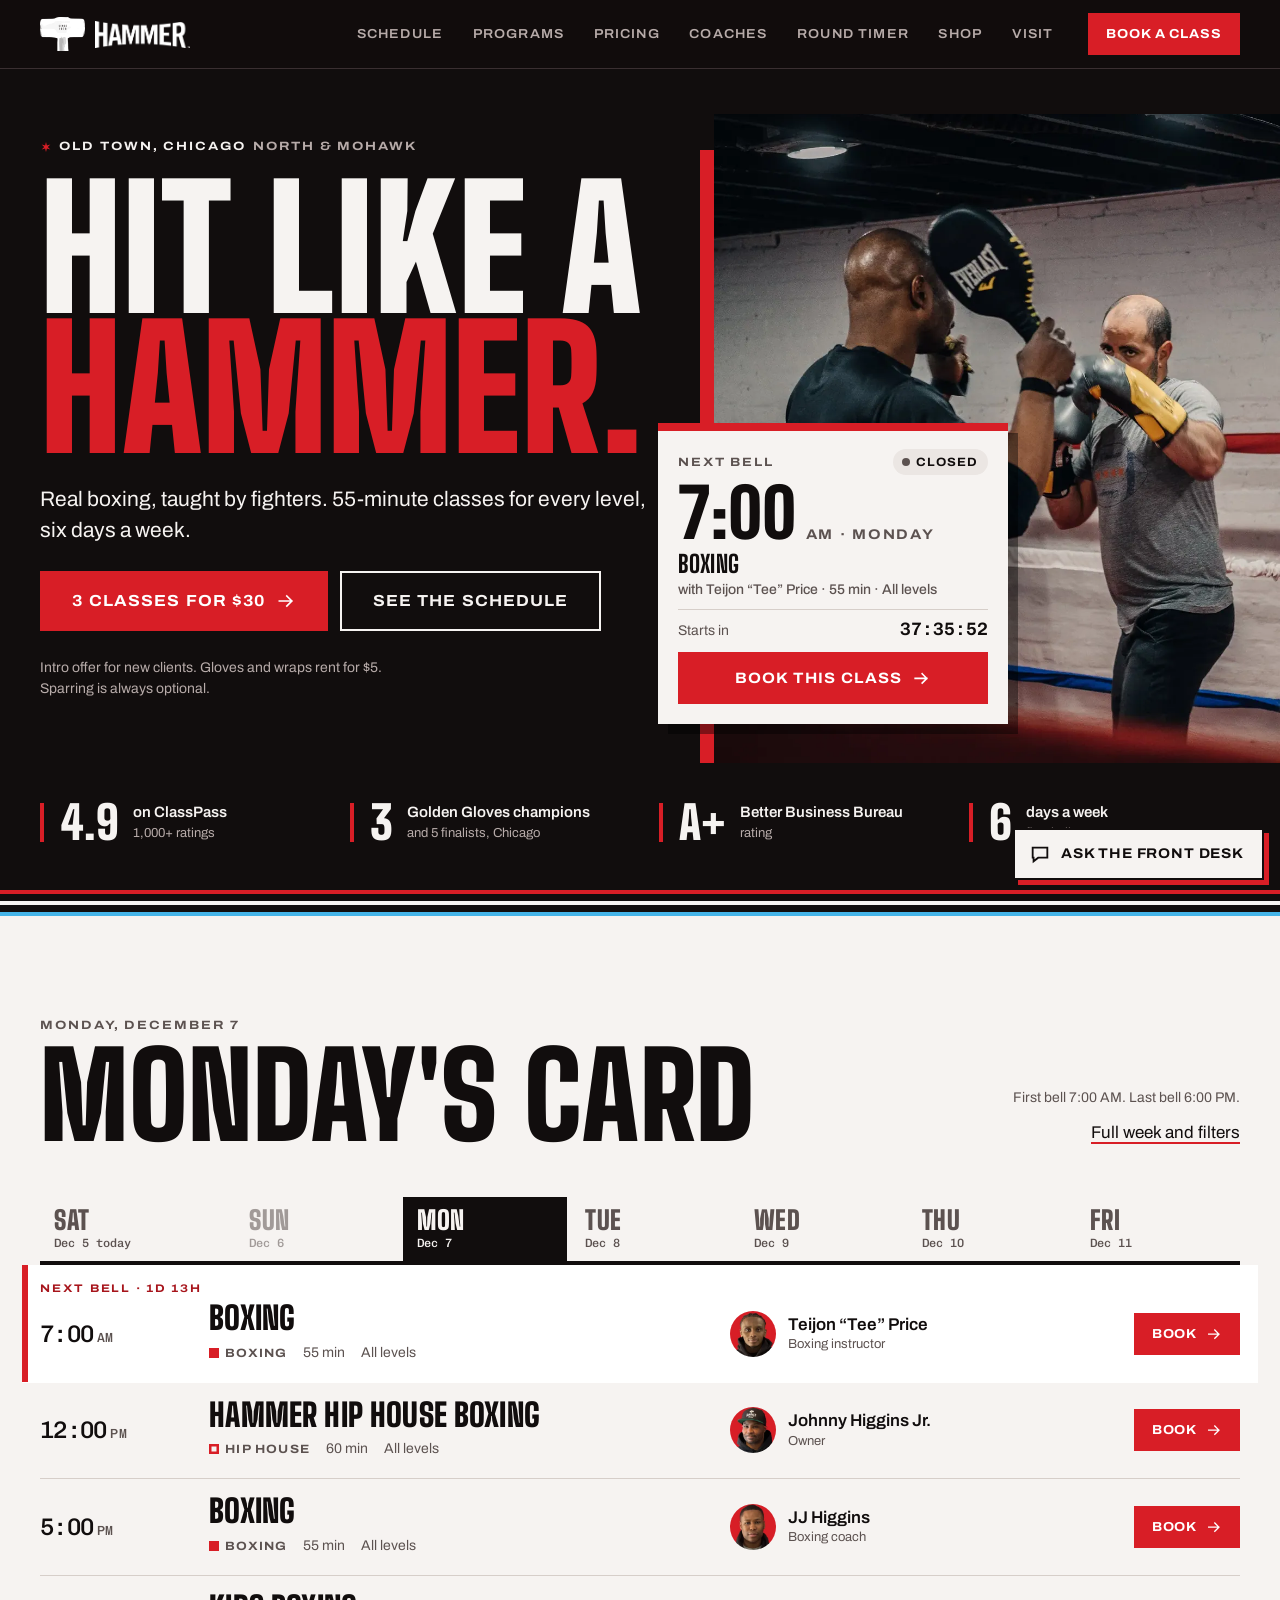
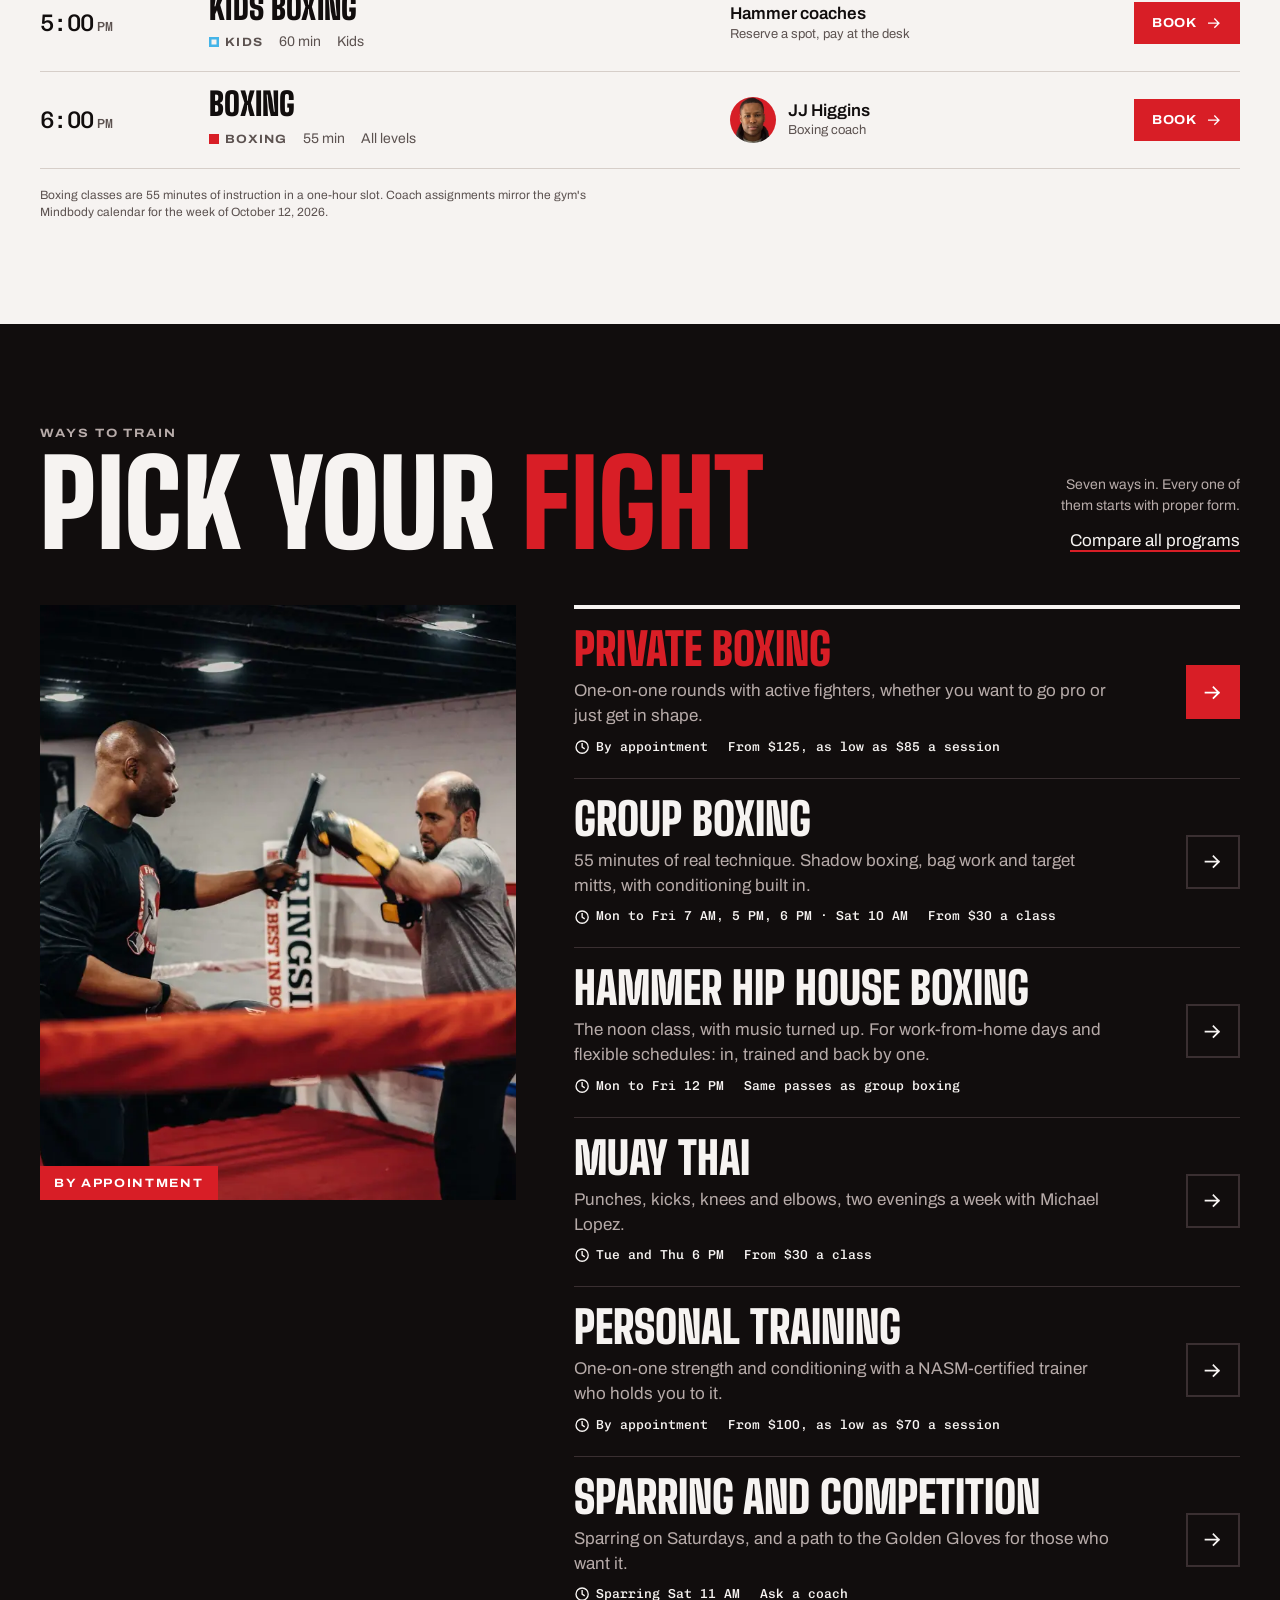
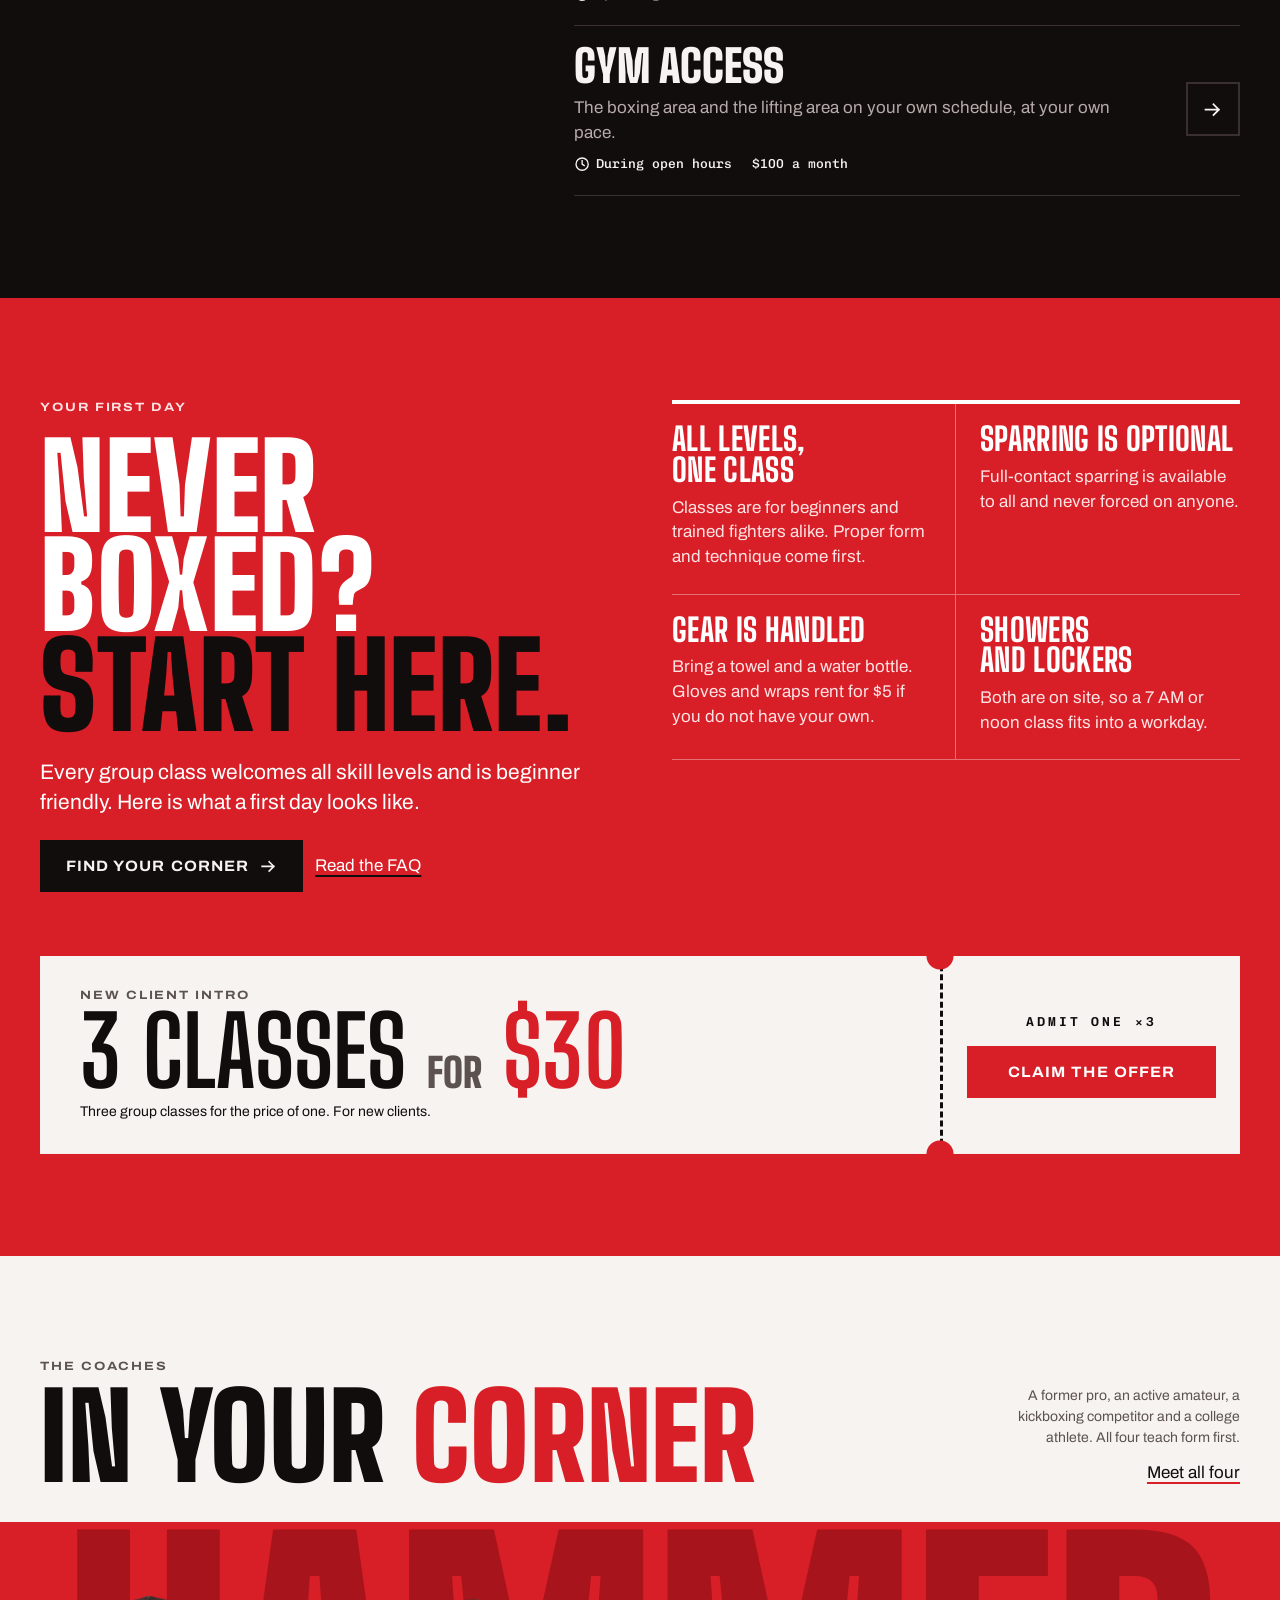
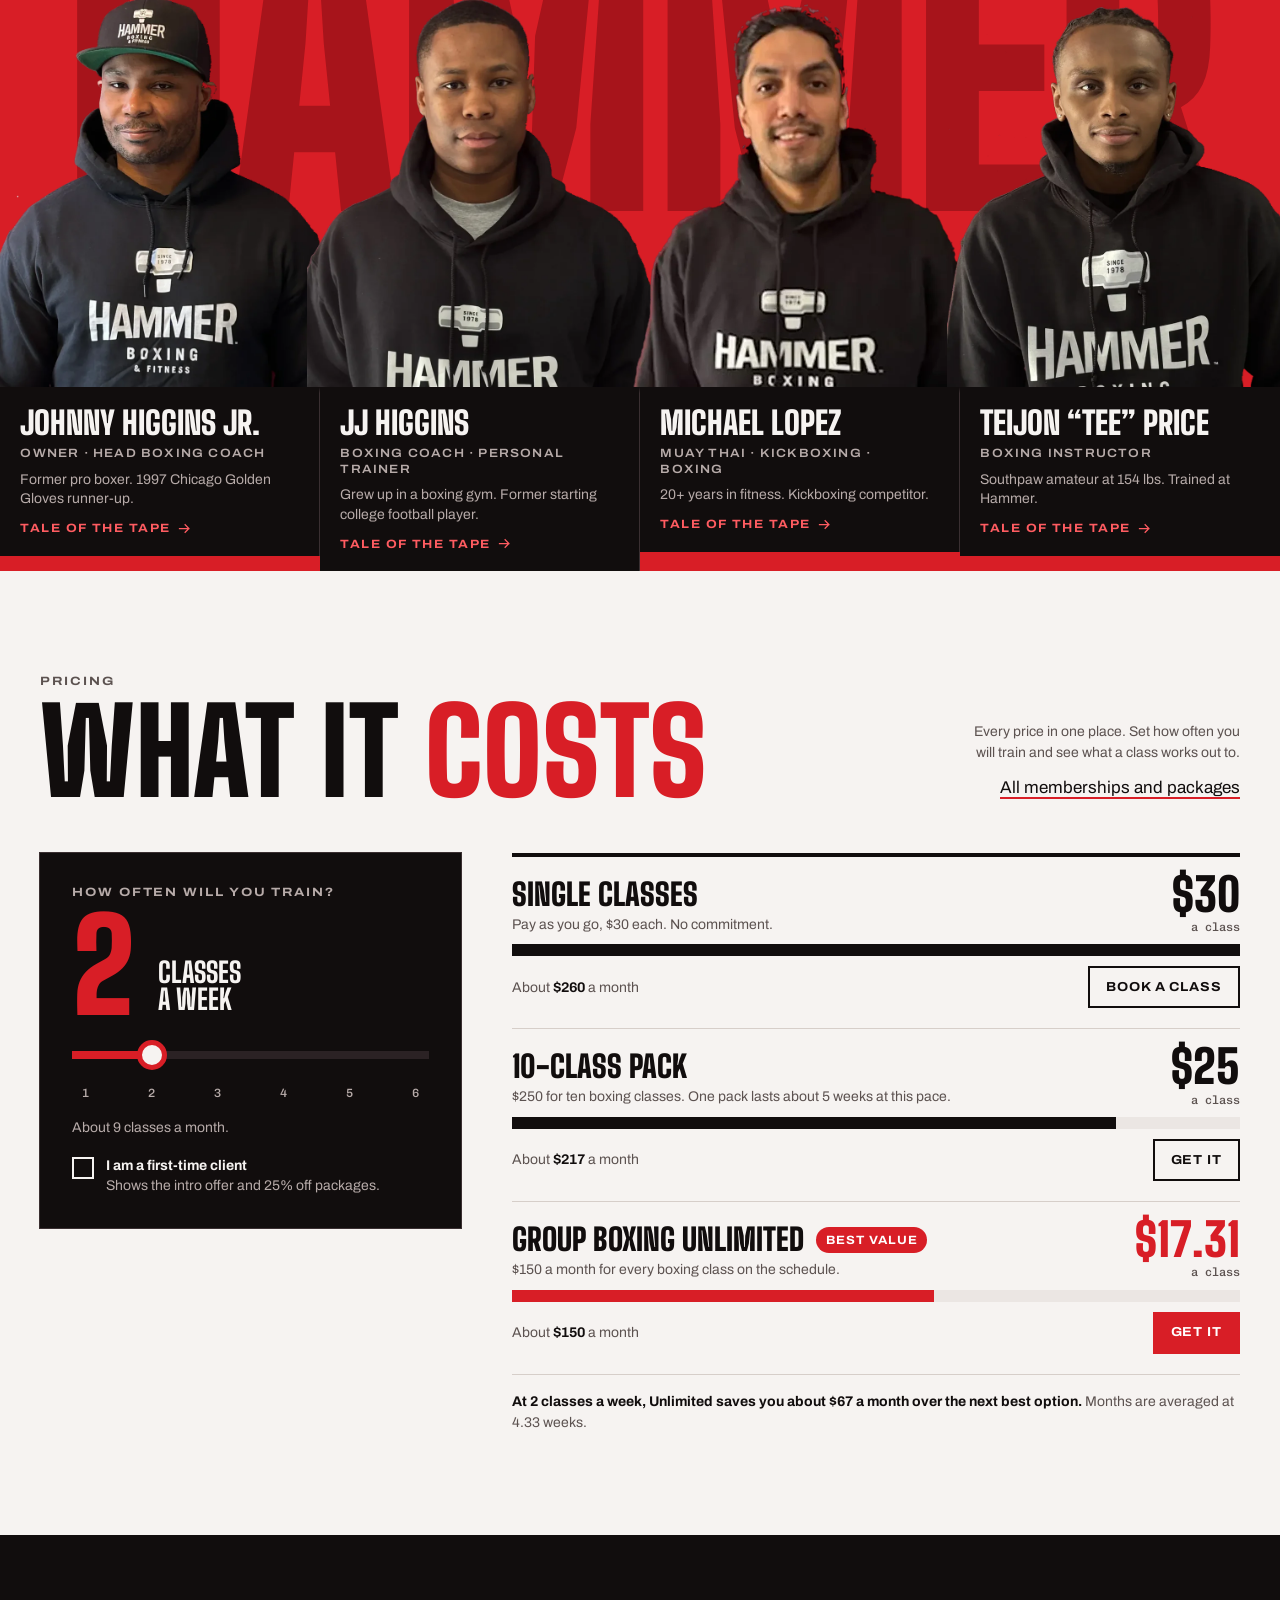
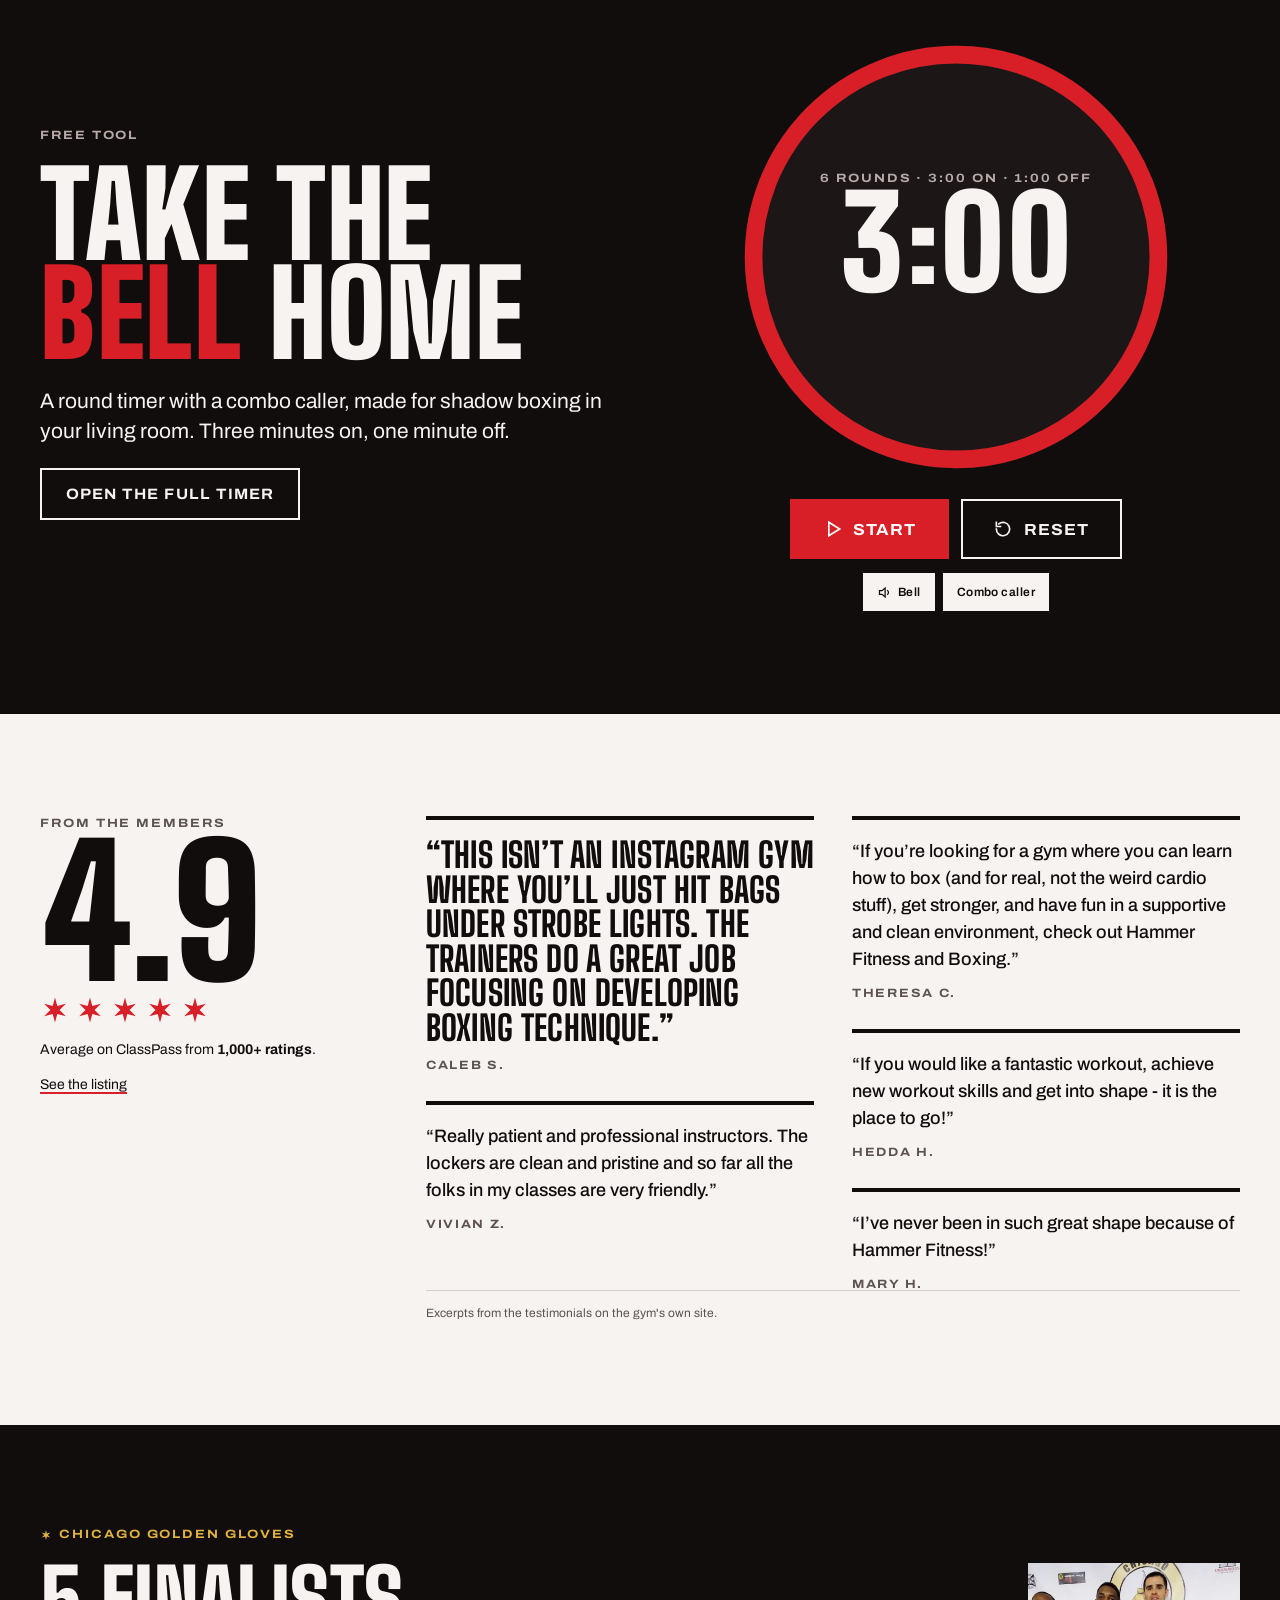
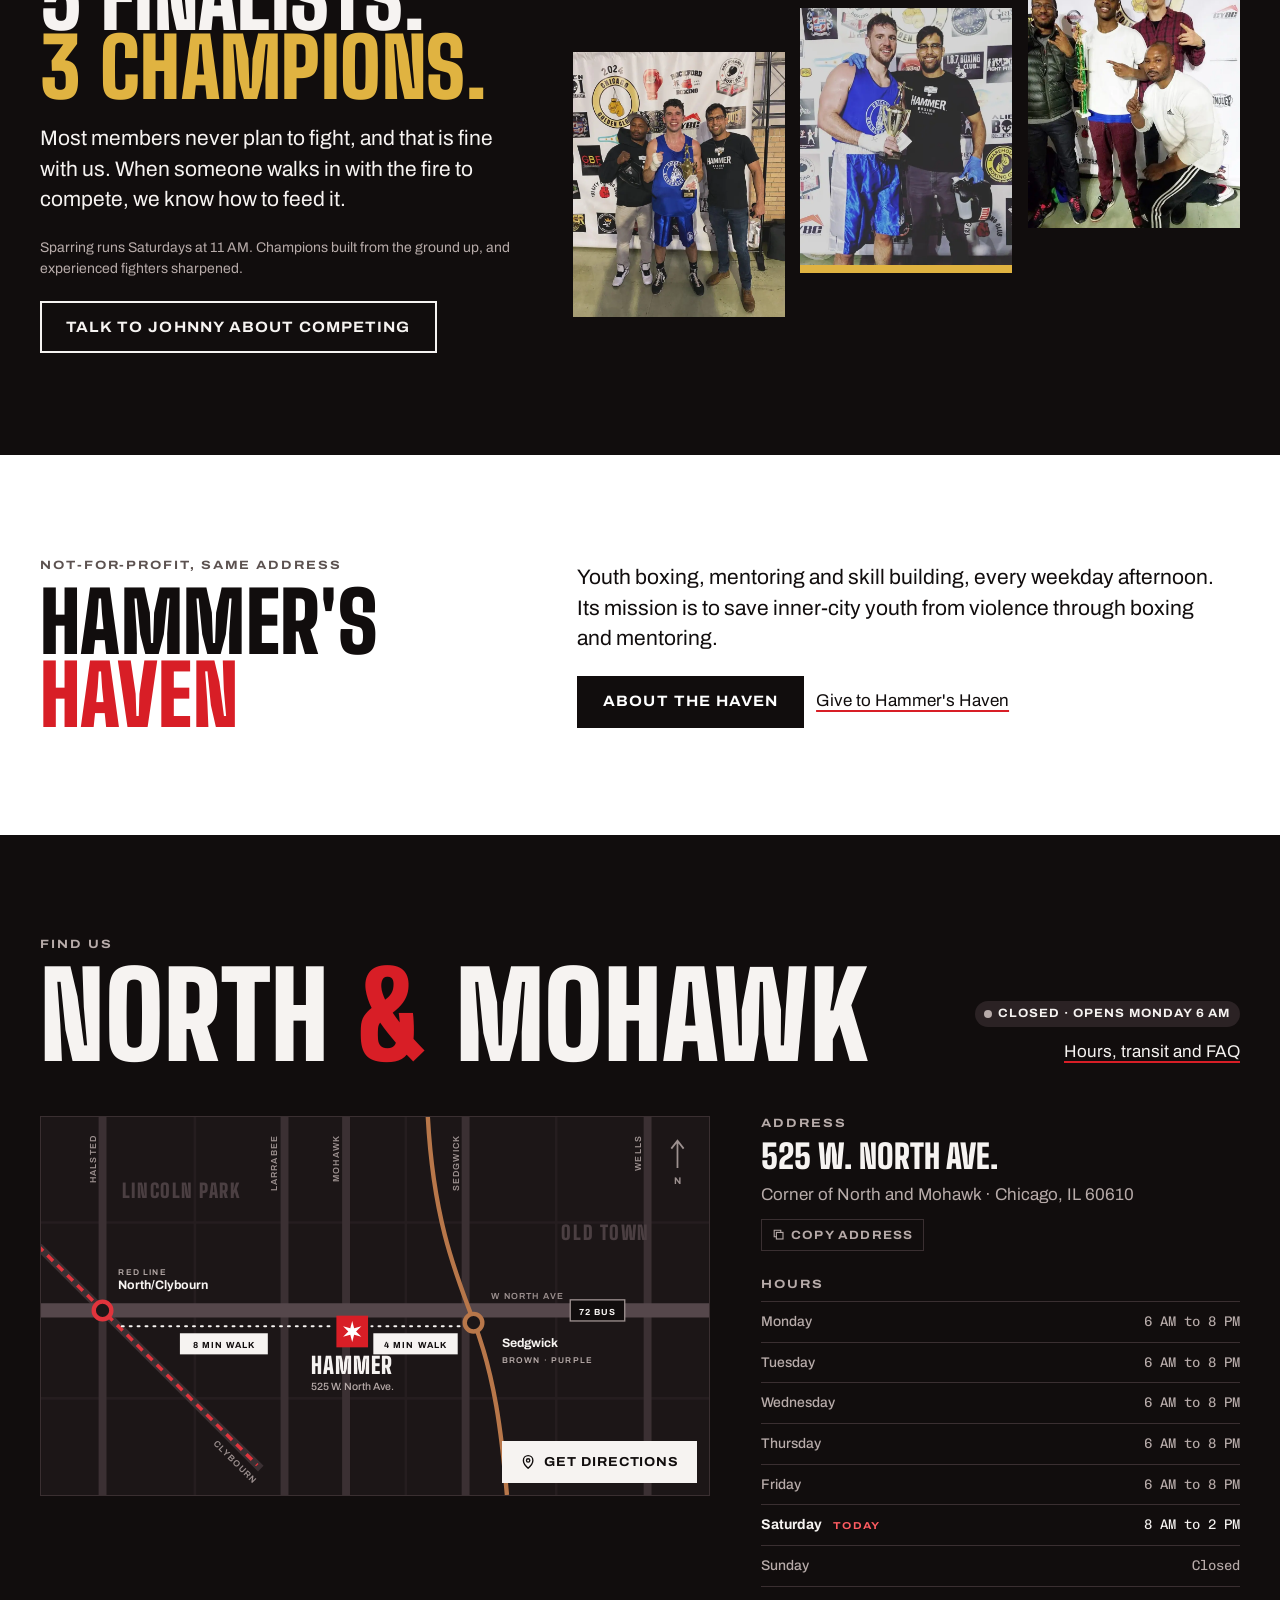
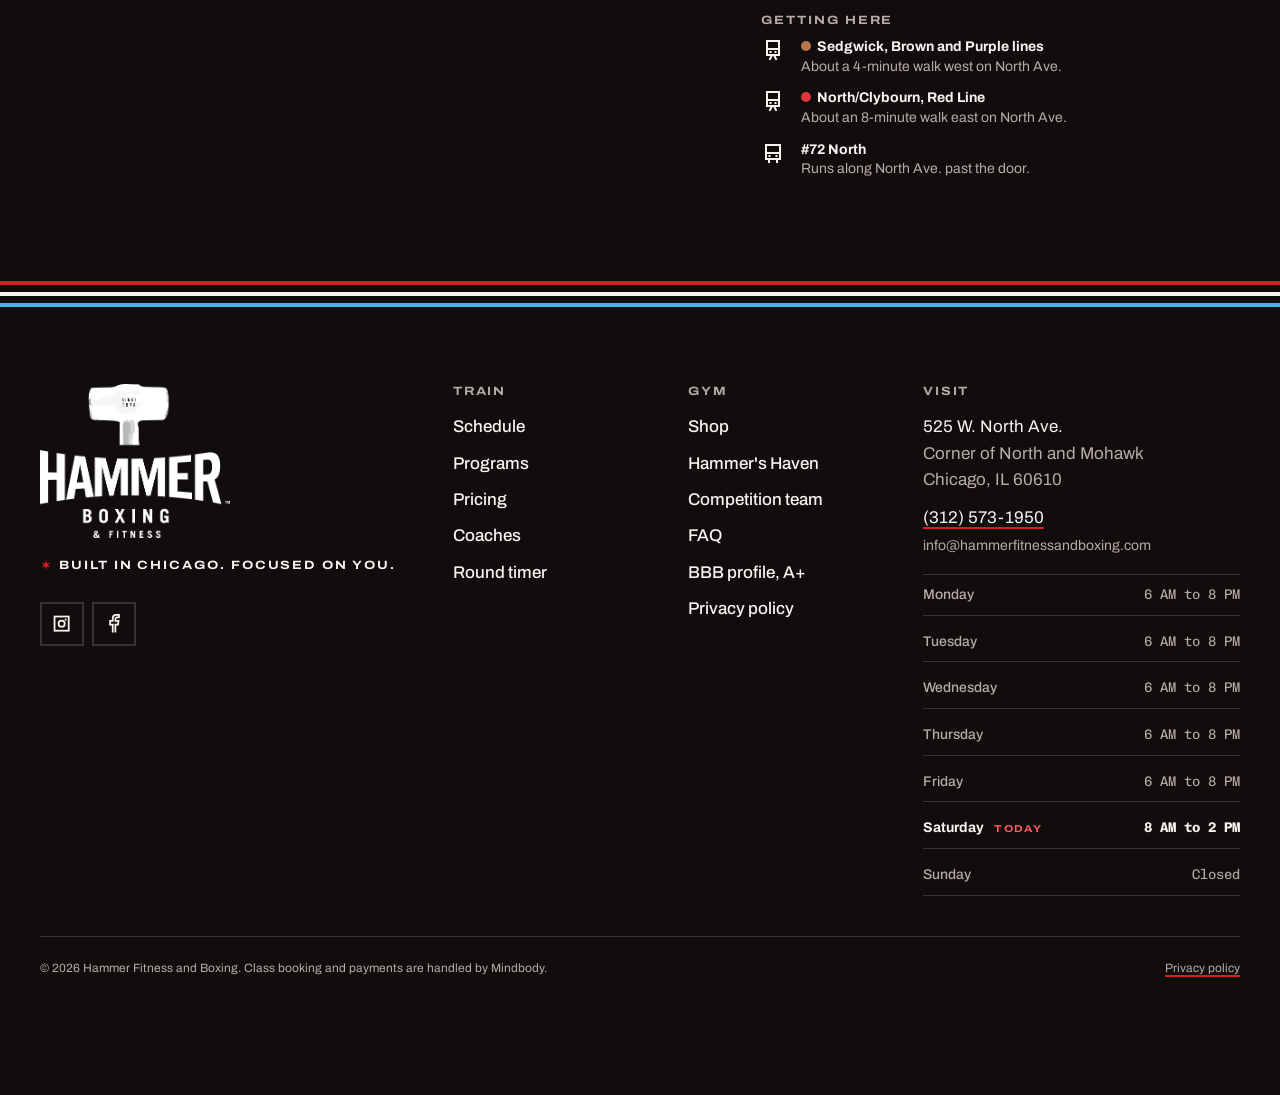
==== docs/index.html @ a81160da "Live schedule from Mindbody, refreshed every morning A GitHub job reads the gym's public Mindbody cl" ====
<!doctype html>
<html lang="en">
<head>
<meta charset="utf-8">
<meta name="viewport" content="width=device-width,initial-scale=1,viewport-fit=cover">
<title>Hammer Boxing & Fitness | Boxing Gym in Old Town, Chicago</title>
<meta name="description" content="Group boxing classes, private boxing, Muay Thai, Kids Boxing and personal training at Hammer Boxing & Fitness, 525 W. North Ave. in Chicago's Old Town. New clients get 3 classes for $30.">
<link rel="canonical" href="https://www.hammerfitnessandboxing.com/">
<meta name="theme-color" content="#110D0D">
<meta property="og:type" content="website">
<meta property="og:site_name" content="Hammer Boxing & Fitness">
<meta property="og:title" content="Hammer Boxing & Fitness | Boxing Gym in Old Town, Chicago">
<meta property="og:description" content="Boxing classes six days a week, private boxing with active fighters, Muay Thai and Kids Boxing. New clients get 3 classes for $30.">
<meta property="og:url" content="https://www.hammerfitnessandboxing.com/">
<meta property="og:image" content="https://www.hammerfitnessandboxing.com/img/og.jpg">
<meta property="og:image:width" content="1200">
<meta property="og:image:height" content="630">
<meta name="twitter:card" content="summary_large_image">
<link rel="icon" type="image/png" sizes="64x64" href="favicon.png">
<link rel="apple-touch-icon" href="apple-touch-icon.png">
<link rel="preconnect" href="https://fonts.googleapis.com">
<link rel="preconnect" href="https://fonts.gstatic.com" crossorigin>
<link rel="stylesheet" href="https://fonts.googleapis.com/css2?family=Archivo:wdth,wght@62..125,100..900&family=Big+Shoulders+Display:wght@700;800;900&family=Chivo+Mono:wght@400;500;600&display=swap">
<style>:root{box-sizing:border-box;padding-top:env(safe-area-inset-top,0px);padding-bottom:env(safe-area-inset-bottom,0px)}html{scroll-padding-top:env(safe-area-inset-top,0px)}body{margin:0;padding:0}img{max-width:100%}[hidden]:not([hidden=until-found i]){display:none!important}</style>
<style>
/* Layout: a fight card. Full-bleed bands of ceiling-black, brick-white and wall-red on a 12-column grid;
   condensed poster heads hang left and the facts run in ruled rows, like a bout sheet. One fixed look:
   the page is its own poster, so it does not follow the viewer's light or dark theme. */
:root {
  color-scheme: dark;

  /* Color: lifted from the gym itself */
  --ink: #110D0D;        /* the black ceiling */
  --ink-2: #1C1617;      /* raised surface on ink */
  --ink-3: #2B2224;      /* controls and rules on ink */
  --paper: #F6F3F1;      /* painted white brick */
  --paper-2: #EBE6E3;    /* shaded brick */
  --white: #FFFFFF;
  --red: #D81E26;        /* the red wall and the ring canvas */
  --red-deep: #A7141B;   /* pressed red, tone-on-tone type */
  --red-lift: #FF5C61;   /* red that reads as small text on ink */
  --blue: #45B4E8;       /* Chicago flag blue: the other corner, and the focus ring */
  --gold: #E0B341;       /* Golden Gloves only */
  --go: #39B868;         /* open-now signal */
  --on-ink-mute: #B7ABA9;
  --on-paper-mute: #5C5250;
  --line-ink: #3A2F31;
  --line-paper: #D6CEC9;

  /* Type: Chicago's own display face, an American gothic for reading, a mono for the clock */
  --display: "Big Shoulders Display", "Arial Narrow", "Helvetica Neue Condensed", Impact, sans-serif;
  --body: "Archivo", "Helvetica Neue", Helvetica, Arial, sans-serif;
  --data: "Chivo Mono", ui-monospace, "SF Mono", "Cascadia Mono", Menlo, Consolas, monospace;

  /* Scale */
  --t-micro: .75rem;
  --t-small: .875rem;
  --t-body: 1.0625rem;
  --t-lede: clamp(1.125rem, .6vw + 1rem, 1.3125rem);
  --h-s: clamp(1.5rem, 1.2vw + 1.1rem, 2rem);
  --h-m: clamp(2rem, 2.6vw + 1.2rem, 3.25rem);
  --h-l: clamp(2.75rem, 5vw + 1.2rem, 5.25rem);
  --h-xl: clamp(3.25rem, 8vw + 1rem, 8rem);

  /* Space */
  --gutter: clamp(16px, 4vw, 40px);
  --max: 1240px;
  --band-y: clamp(56px, 8vw, 112px);
  --head-h: 68px;
}

/* Each band (and each paper or ink surface dropped onto another band) sets its own ground and inks.
   Components read these and never raw colors, so they hold up on any band. */
.band, .on-paper, .on-ink, .on-red { background: var(--bg); color: var(--fg); }
.band { position: relative; }
.band--ink, .on-ink { --bg: var(--ink); --fg: var(--paper); --mute: var(--on-ink-mute); --line: var(--line-ink); --surface: var(--ink-2); --surface-2: var(--ink-3); --accent: var(--red); --accent-text: var(--red-lift); --em: var(--red); --btn-bg: var(--red); --btn-fg: #fff; --btn-hover: var(--red-deep); --star: var(--red); color-scheme: dark; }
.band--ink2 { --bg: var(--ink-2); --fg: var(--paper); --mute: var(--on-ink-mute); --line: var(--line-ink); --surface: var(--ink); --surface-2: var(--ink-3); --accent: var(--red); --accent-text: var(--red-lift); --em: var(--red); --btn-bg: var(--red); --btn-fg: #fff; --btn-hover: var(--red-deep); --star: var(--red); color-scheme: dark; }
.band--paper, .on-paper { --bg: var(--paper); --fg: var(--ink); --mute: var(--on-paper-mute); --line: var(--line-paper); --surface: var(--white); --surface-2: var(--paper-2); --accent: var(--red); --accent-text: var(--red-deep); --em: var(--red); --btn-bg: var(--red); --btn-fg: #fff; --btn-hover: var(--red-deep); --star: var(--red); color-scheme: light; }
.band--white { --bg: var(--white); --fg: var(--ink); --mute: var(--on-paper-mute); --line: var(--line-paper); --surface: var(--paper); --surface-2: var(--paper-2); --accent: var(--red); --accent-text: var(--red-deep); --em: var(--red); --btn-bg: var(--red); --btn-fg: #fff; --btn-hover: var(--red-deep); --star: var(--red); color-scheme: light; }
.band--red, .on-red { --bg: var(--red); --fg: var(--white); --mute: #FFE3E4; --line: rgba(255, 255, 255, .36); --surface: var(--red-deep); --surface-2: #8E0F15; --accent: var(--ink); --accent-text: var(--white); --em: var(--ink); --btn-bg: var(--ink); --btn-fg: var(--paper); --btn-hover: #000; --star: var(--ink); color-scheme: dark; }

*, *::before, *::after { box-sizing: border-box; }
html { -webkit-text-size-adjust: 100%; scroll-padding-top: calc(var(--head-h) + 16px); }
body {
  background: var(--ink); color: var(--paper);
  font: 400 var(--t-body)/1.55 var(--body);
  font-stretch: 100%;
  -webkit-font-smoothing: antialiased; text-rendering: optimizeLegibility;
  overflow-x: clip;
}
/* the page reads as ink by default; bands override */
body { --bg: var(--ink); --fg: var(--paper); --mute: var(--on-ink-mute); --line: var(--line-ink); --surface: var(--ink-2); --surface-2: var(--ink-3); --accent: var(--red); --accent-text: var(--red-lift); --em: var(--red); --btn-bg: var(--red); --btn-fg: #fff; --btn-hover: var(--red-deep); --star: var(--red); }

img, svg { display: block; }
img { height: auto; }
h1, h2, h3, h4, p, ul, ol, dl, dd, figure, blockquote { margin: 0; }
ul, ol { padding: 0; list-style: none; }
a { color: inherit; }
button, input, select, textarea { font: inherit; color: inherit; }
button { cursor: pointer; background: none; border: 0; padding: 0; }
:focus-visible { outline: 3px solid var(--blue); outline-offset: 3px; }
::selection { background: var(--red); color: #fff; }

.wrap { width: min(100% - 2 * var(--gutter), var(--max)); margin-inline: auto; }
.band > .wrap { padding-block: var(--band-y); }
.band--tight > .wrap { padding-block: clamp(36px, 5vw, 64px); }
.vh { position: absolute; width: 1px; height: 1px; overflow: hidden; clip-path: inset(50%); white-space: nowrap; }

/* ---------- type ---------- */
.h-xl, .h-l, .h-m, .h-s { font-family: var(--display); font-weight: 900; text-transform: uppercase; line-height: .88; letter-spacing: .005em; text-wrap: balance; }
.h-xl { font-size: var(--h-xl); line-height: .84; }
.h-l { font-size: var(--h-l); }
.h-m { font-size: var(--h-m); line-height: .92; }
.h-s { font-size: var(--h-s); font-weight: 800; line-height: .96; letter-spacing: .01em; }
.h-xl em, .h-l em, .h-m em, .h-s em { font-style: normal; color: var(--em); }

.label {
  font: 700 var(--t-micro)/1.2 var(--body); font-stretch: 118%;
  letter-spacing: .16em; text-transform: uppercase; color: var(--mute);
  display: inline-flex; align-items: center; gap: .6em; flex-wrap: wrap;
}
.label--fg { color: var(--fg); }
.label--accent { color: var(--accent-text); }
.lede { font-size: var(--t-lede); line-height: 1.45; max-width: 56ch; text-wrap: pretty; }
.muted { color: var(--mute); }
.small { font-size: var(--t-small); line-height: 1.5; }
.micro { font-size: var(--t-micro); line-height: 1.45; }
.data { font-family: var(--data); font-variant-numeric: tabular-nums; letter-spacing: -.01em; }
.prose p + p { margin-top: 1em; }
.prose { max-width: 65ch; }
.nowrap { white-space: nowrap; }

.link { color: inherit; text-decoration: underline; text-decoration-thickness: 2px; text-underline-offset: .22em; text-decoration-color: var(--accent); cursor: pointer; }
.link:hover { color: var(--accent-text); text-decoration-color: currentColor; }

/* ---------- icons ---------- */
.i { width: 1.25em; height: 1.25em; flex: none; fill: none; stroke: currentColor; stroke-width: 2; stroke-linecap: square; stroke-linejoin: miter; }
.i--fill { fill: currentColor; stroke: none; }
.star { width: 1em; height: 1em; flex: none; fill: var(--star); }

/* ---------- buttons ---------- */
.btn {
  display: inline-flex; align-items: center; justify-content: center; gap: .65em;
  min-height: 52px; padding: .5rem 1.5rem;
  font: 700 .9375rem/1.1 var(--body); font-stretch: 108%; letter-spacing: .07em; text-transform: uppercase; text-decoration: none; text-align: center;
  border: 2px solid transparent; border-radius: 0; cursor: pointer;
  transition: background-color .16s ease, color .16s ease, border-color .16s ease;
}
.btn .i { transition: transform .16s ease; }
.btn:hover .i--go { transform: translateX(4px); }
.btn--primary { background: var(--btn-bg); color: var(--btn-fg); }
.btn--primary:hover { background: var(--btn-hover); }
.btn--solid { background: var(--fg); color: var(--bg); }
.btn--solid:hover { background: var(--btn-bg); color: var(--btn-fg); }
.btn--ghost { border-color: var(--fg); color: var(--fg); }
.btn--ghost:hover { background: var(--fg); color: var(--bg); }
.btn--sm { min-height: 42px; padding: .4rem 1rem; font-size: .8125rem; }
.btn--lg { min-height: 60px; padding: .6rem 1.9rem; font-size: 1rem; }
.btn--block { width: 100%; }
.btn[disabled], .btn[aria-disabled="true"] { opacity: .45; cursor: not-allowed; }
.btn-row { display: flex; flex-wrap: wrap; gap: 12px; align-items: center; }

.iconbtn { display: inline-grid; place-items: center; width: 44px; height: 44px; border: 2px solid var(--line); color: var(--fg); position: relative; transition: border-color .16s, background-color .16s; }
.iconbtn:hover { border-color: var(--fg); }
.iconbtn--bare, .iconbtn--bare:hover { border-color: transparent; }
.iconbtn--bare:hover { color: var(--accent-text); }

/* ---------- pills, tags, chips ---------- */
.pill { display: inline-flex; align-items: center; gap: .5em; min-height: 26px; padding: .2em .8em; border-radius: 99px; font: 700 var(--t-micro)/1.2 var(--body); font-stretch: 108%; letter-spacing: .08em; text-transform: uppercase; background: var(--surface-2); color: var(--fg); white-space: nowrap; }
.pill__dot { width: 8px; height: 8px; border-radius: 50%; background: currentColor; flex: none; }
.pill--open .pill__dot { background: var(--go); box-shadow: 0 0 0 3px color-mix(in srgb, var(--go) 28%, transparent); }
.pill--closed .pill__dot { background: var(--mute); }
.pill--red { background: var(--red); color: #fff; }
.pill--ink { background: var(--ink); color: var(--paper); }
.pill--line { background: transparent; box-shadow: inset 0 0 0 1.5px var(--line); color: var(--mute); }

.tag { display: inline-flex; align-items: center; gap: .5em; font: 700 var(--t-micro)/1 var(--body); font-stretch: 112%; letter-spacing: .1em; text-transform: uppercase; white-space: nowrap; }
.tag::before { content: ""; width: 10px; height: 10px; background: var(--tag, var(--red)); flex: none; }
.tag--boxing { --tag: var(--red); }
.tag--lunch { --tag: transparent; }
.tag--lunch::before { box-shadow: inset 0 0 0 2.5px var(--red); }
.tag--muaythai { --tag: var(--blue); }
.tag--sparring { --tag: var(--fg); }
.tag--kids { --tag: transparent; }
.tag--kids::before { box-shadow: inset 0 0 0 2.5px var(--blue); }

.chips { display: flex; flex-wrap: wrap; gap: 8px; }
.chip { display: inline-flex; align-items: center; gap: .5em; min-height: 40px; padding: .3em 1em; border: 2px solid var(--line); font: 600 var(--t-small)/1.1 var(--body); color: var(--fg); background: transparent; transition: border-color .15s, background-color .15s, color .15s; }
.chip:hover { border-color: var(--fg); }
.chip[aria-pressed="true"], .chip.is-on { background: var(--fg); color: var(--bg); border-color: var(--fg); }
.chip .tag::before { margin-right: 0; }

/* ---------- section heads ---------- */
.sec-head { display: grid; grid-template-columns: minmax(0, 1fr) auto; gap: 20px 40px; align-items: end; margin-bottom: clamp(28px, 4vw, 56px); }
.sec-head > div:first-child { display: grid; gap: 14px; }
.sec-head__aside { display: grid; gap: 12px; justify-items: end; text-align: right; max-width: 34ch; }
.sec-head__aside p { text-wrap: balance; }
@media (max-width: 760px) {
  .sec-head { grid-template-columns: minmax(0, 1fr); }
  .sec-head__aside { justify-items: start; text-align: left; }
}

/* ---------- ring ropes: red, white and blue, as on the gym's ring ---------- */
.ropes { height: 26px; background:
  linear-gradient(var(--red), var(--red)) 0 0 / 100% 4px no-repeat,
  linear-gradient(var(--paper), var(--paper)) 0 11px / 100% 4px no-repeat,
  linear-gradient(var(--blue), var(--blue)) 0 22px / 100% 4px no-repeat; }

/* ---------- forms ---------- */
.field { display: grid; gap: 6px; }
.field > label, .field__label { font: 700 var(--t-micro)/1.2 var(--body); font-stretch: 112%; letter-spacing: .1em; text-transform: uppercase; color: var(--mute); }
.input, .select, .textarea { width: 100%; min-height: 50px; padding: .6rem .85rem; background: var(--surface); color: var(--fg); border: 2px solid var(--line); border-radius: 0; font: 500 1rem/1.3 var(--body); }
.textarea { min-height: 110px; resize: vertical; }
.input:focus, .select:focus, .textarea:focus { outline: none; border-color: var(--fg); box-shadow: 0 0 0 3px var(--blue); }
.input::placeholder, .textarea::placeholder { color: var(--mute); opacity: .75; }
.field.has-error .input, .field.has-error .select { border-color: var(--red); }
.field__error { font-size: var(--t-small); color: var(--accent-text); font-weight: 600; }
.form-grid { display: grid; grid-template-columns: repeat(2, minmax(0, 1fr)); gap: 16px; }
.form-grid .field--full { grid-column: 1 / -1; }
@media (max-width: 560px) { .form-grid { grid-template-columns: minmax(0, 1fr); } }

.check { display: flex; gap: 12px; align-items: flex-start; cursor: pointer; font-size: var(--t-small); line-height: 1.45; }
.check input { appearance: none; width: 22px; height: 22px; flex: none; margin: 1px 0 0; border: 2px solid var(--fg); background: transparent; display: grid; place-items: center; cursor: pointer; }
.check input::after { content: ""; width: 10px; height: 10px; background: var(--red); transform: scale(0); transition: transform .12s; }
.check input:checked::after { transform: scale(1); }
.check input[type="radio"], .check input[type="radio"]::after { border-radius: 50%; }

/* demo marker used wherever a flow is simulated */
.demo-note { display: flex; gap: 10px; align-items: flex-start; padding: 12px 14px; border: 1.5px dashed var(--line); font-size: var(--t-small); line-height: 1.45; color: var(--mute); }
.demo-note b { color: var(--fg); font-weight: 700; }
.demo-note .i { margin-top: 1px; }

@media (prefers-reduced-motion: reduce) {
  *, *::before, *::after { animation-duration: .001ms !important; animation-iteration-count: 1 !important; transition-duration: .001ms !important; }
}

/* ---------- header ---------- */
.head { position: sticky; top: env(safe-area-inset-top, 0px); z-index: 60; background: color-mix(in srgb, var(--ink) 94%, transparent); backdrop-filter: blur(10px); -webkit-backdrop-filter: blur(10px); border-bottom: 1px solid var(--line-ink); color: var(--paper); }
.head__in { width: min(100% - 2 * var(--gutter), 1360px); margin-inline: auto; height: var(--head-h); display: flex; align-items: center; gap: clamp(12px, 2vw, 28px); }
.brand { display: flex; align-items: center; gap: 10px; text-decoration: none; flex: none; }
.brand__mark { height: 34px; width: auto; }
.brand__word { height: 27px; width: auto; }
.brand__sub { font: 700 .5625rem/1.25 var(--body); font-stretch: 125%; letter-spacing: .2em; text-transform: uppercase; color: var(--on-ink-mute); padding-left: 10px; border-left: 1px solid var(--line-ink); }
.nav { display: flex; align-items: stretch; gap: clamp(2px, .9vw, 14px); margin-left: auto; height: 100%; }
.nav a { display: flex; align-items: center; padding: 0 9px; font: 600 .8125rem/1 var(--body); font-stretch: 108%; letter-spacing: .09em; text-transform: uppercase; text-decoration: none; color: var(--on-ink-mute); position: relative; white-space: nowrap; transition: color .15s; }
.nav a:hover { color: var(--paper); }
.nav a[aria-current="page"] { color: var(--paper); }
.nav a[aria-current="page"]::after { content: ""; position: absolute; left: 9px; right: 9px; bottom: -1px; height: 4px; background: var(--red); }
.head__actions { display: flex; align-items: center; gap: 8px; flex: none; }
.head__menu { display: none; }
.badge { position: absolute; top: 3px; right: 1px; min-width: 18px; height: 18px; padding: 0 4px; border-radius: 9px; background: var(--red); color: #fff; font: 700 .6875rem/18px var(--body); text-align: center; }
@media (max-width: 1380px) { .brand__sub { display: none; } }
@media (max-width: 1240px) {
  .nav { display: none; }
  .head__actions { margin-left: auto; }
  .head__menu { display: inline-grid; }
}
@media (max-width: 480px) {
  .brand__mark { height: 28px; } .brand__word { height: 23px; }
  .head__book { display: none; }
}

/* ---------- full-screen menu (phones, tablets) ---------- */
.menu { position: fixed; inset: 0; z-index: 90; background: var(--ink); color: var(--paper); overflow-y: auto; padding: calc(env(safe-area-inset-top, 0px) + 14px) var(--gutter) calc(env(safe-area-inset-bottom, 0px) + 28px); display: grid; grid-template-rows: auto 1fr auto; gap: 20px; }
.menu__top { display: flex; justify-content: space-between; align-items: center; }
.menu__links { display: grid; align-content: center; gap: 2px; }
.menu__links a { display: flex; align-items: baseline; justify-content: space-between; gap: 16px; padding: 8px 0; border-bottom: 1px solid var(--line-ink); text-decoration: none; font: 900 clamp(2.25rem, 10.5vw, 3.5rem)/1 var(--display); text-transform: uppercase; }
.menu__links a span { font: 600 var(--t-micro)/1 var(--body); font-stretch: 112%; letter-spacing: .12em; color: var(--on-ink-mute); text-align: right; }
.menu__links a[aria-current="page"] { color: var(--red); }
.menu__foot { display: grid; gap: 14px; justify-items: start; }
.menu__foot .btn { justify-self: stretch; }

/* ---------- footer ---------- */
.foot { --bg: var(--ink); --fg: var(--paper); --mute: var(--on-ink-mute); --line: var(--line-ink); background: var(--ink); color: var(--paper); padding-bottom: 96px; }
.foot__grid { display: grid; grid-template-columns: minmax(0, 1.5fr) repeat(2, minmax(0, .8fr)) minmax(0, 1.25fr); gap: 40px 32px; padding-block: clamp(48px, 6vw, 80px) 40px; }
.foot__brand img { width: 190px; height: auto; }
.foot__brand p { margin-top: 20px; }
.foot h3 { font: 700 var(--t-micro)/1.2 var(--body); font-stretch: 118%; letter-spacing: .16em; text-transform: uppercase; color: var(--on-ink-mute); margin-bottom: 16px; }
.foot__links { display: grid; gap: 10px; }
.foot__links a, .foot__links button { text-decoration: none; font-weight: 500; text-align: left; }
.foot__links a:hover, .foot__links button:hover { color: var(--red-lift); }
.foot__social { display: flex; gap: 8px; margin-top: 22px; }
.foot__hours { display: grid; gap: 6px; font-size: var(--t-small); }
.foot__hours div { display: flex; justify-content: space-between; gap: 16px; }
.foot__hours .is-today { color: var(--paper); font-weight: 700; }
.foot__hours div:not(.is-today) { color: var(--on-ink-mute); }
.foot__legal { border-top: 1px solid var(--line-ink); padding-block: 22px; display: flex; flex-wrap: wrap; gap: 12px 32px; justify-content: space-between; color: var(--on-ink-mute); font-size: var(--t-micro); line-height: 1.5; }
.foot__legal p { max-width: 86ch; }
@media (max-width: 960px) { .foot__grid { grid-template-columns: repeat(2, minmax(0, 1fr)); } .foot__brand { grid-column: 1 / -1; } }
@media (max-width: 520px) { .foot__grid { grid-template-columns: minmax(0, 1fr); } }

/* ---------- dock: next class + book, pinned on phones ---------- */
.dock { position: fixed; left: 0; right: 0; bottom: 0; z-index: 55; display: none; align-items: center; gap: 12px; background: var(--ink); color: var(--paper); border-top: 3px solid var(--red); padding: 10px var(--gutter) calc(10px + env(safe-area-inset-bottom, 0px)); }
.dock__next { flex: 1; min-width: 0; display: grid; gap: 3px; }
.dock__next b { font: 800 1.25rem/1 var(--display); text-transform: uppercase; letter-spacing: .02em; white-space: nowrap; overflow: hidden; text-overflow: ellipsis; }
.dock .label { font-size: .625rem; }
@media (max-width: 760px) { .dock { display: flex; } }

/* ---------- floating assistant button ---------- */
.fab { position: fixed; right: max(16px, env(safe-area-inset-right, 0px)); bottom: calc(20px + env(safe-area-inset-bottom, 0px)); z-index: 56; display: inline-flex; align-items: center; gap: 10px; min-height: 52px; padding: 0 18px 0 14px; background: var(--paper); color: var(--ink); border: 2px solid var(--ink); box-shadow: 5px 5px 0 var(--red); font: 700 var(--t-small)/1 var(--body); font-stretch: 108%; letter-spacing: .06em; text-transform: uppercase; transition: transform .15s, box-shadow .15s; }
.fab:hover { transform: translate(-2px, -2px); box-shadow: 7px 7px 0 var(--red); }
.fab .i { width: 22px; height: 22px; }
@media (max-width: 760px) { .fab { bottom: calc(82px + env(safe-area-inset-bottom, 0px)); padding: 0 14px; } .fab span { display: none; } }

/* ---------- toast ---------- */
.toasts { position: fixed; left: 50%; bottom: calc(96px + env(safe-area-inset-bottom, 0px)); transform: translateX(-50%); z-index: 95; display: grid; gap: 8px; width: min(92vw, 420px); pointer-events: none; }
.toast { background: var(--paper); color: var(--ink); border-left: 6px solid var(--red); padding: 12px 16px; font: 600 var(--t-small)/1.4 var(--body); box-shadow: 0 10px 30px rgba(0, 0, 0, .45); animation: toast-in .22s ease-out; }
@keyframes toast-in { from { transform: translateY(10px); opacity: 0; } to { transform: none; opacity: 1; } }

/* ---------- views ---------- */
.view[hidden] { display: none !important; }
.page-head > .wrap { padding-block: clamp(40px, 6vw, 84px) clamp(32px, 4.5vw, 60px); display: grid; gap: 18px; }
.page-head .lede { color: var(--mute); }
.page-head__row { display: grid; grid-template-columns: minmax(0, 1fr) auto; gap: 20px 40px; align-items: end; }
@media (max-width: 820px) { .page-head__row { grid-template-columns: minmax(0, 1fr); } }

/* ================= HERO ================= */
.hero { overflow: clip; }
.hero > .hero__grid { display: grid; grid-template-columns: minmax(0, 1.16fr) minmax(0, 1fr); gap: clamp(28px, 5vw, 84px); align-items: stretch; padding-block: clamp(24px, 3.5vw, 48px) 0; }
.hero__copy { display: grid; align-content: center; gap: clamp(16px, 2vw, 26px); padding-block: clamp(8px, 2vw, 28px) clamp(36px, 5vw, 72px); }
/* "HIT LIKE A" and "HAMMER." set to the same measure at the same size in this face, so the pair locks up like a poster */
.lockup { container-type: inline-size; }
.lockup h1 { font: 900 clamp(4.5rem, 13.4vw, 11rem)/.83 var(--display); text-transform: uppercase; letter-spacing: 0; }
@supports (font-size: 1cqw) { .lockup h1 { font-size: 27.6cqw; } }
.lockup h1 span { display: block; white-space: nowrap; }
.lockup__2 { color: var(--red); transform-origin: 50% 100%; animation: hammer-drop .6s cubic-bezier(.55, .02, .9, .45) .12s both; }
.lockup h1 span:first-child { animation: hammer-jolt .6s linear .12s both; }
/* the one orchestrated moment: the word lands like the thing it names */
@keyframes hammer-drop { 0% { transform: translateY(-.2em); } 50% { transform: translateY(0) scaleY(1); } 62% { transform: translateY(0) scaleY(.965); } 100% { transform: none; } }
@keyframes hammer-jolt { 0%, 50% { transform: none; } 60% { transform: translateY(.022em); } 100% { transform: none; } }
.hero__fine { max-width: 46ch; }

.hero__media { position: relative; min-height: clamp(420px, 44vw, 620px); margin-right: calc(-1 * max(var(--gutter), (100vw - var(--max)) / 2)); }
.hero__media::before { content: ""; position: absolute; left: -14px; top: 36px; bottom: 0; width: 14px; background: var(--red); }
.hero__img { position: absolute; inset: 0; width: 100%; height: 100%; object-fit: cover; object-position: 46% 32%; }

.bellcard { position: absolute; left: clamp(-68px, -4.4vw, -20px); bottom: clamp(20px, 3vw, 40px); width: min(350px, calc(100% - 8px)); background: var(--paper); color: var(--ink); border-top: 8px solid var(--red); padding: 18px 20px 20px; display: grid; gap: 10px; box-shadow: 10px 10px 0 rgba(0, 0, 0, .42);
  --bg: var(--paper); --fg: var(--ink); --mute: var(--on-paper-mute); --line: var(--line-paper); --surface: var(--white); --surface-2: var(--paper-2); --btn-bg: var(--red); --btn-fg: #fff; --btn-hover: var(--red-deep); }
.bellcard__top { display: flex; justify-content: space-between; align-items: center; gap: 10px; flex-wrap: wrap; }
.bellcard__time { font: 900 4.25rem/.82 var(--display); display: flex; align-items: baseline; gap: 10px; }
.bellcard__time small { font: 700 var(--t-small)/1 var(--body); font-stretch: 112%; letter-spacing: .12em; text-transform: uppercase; color: var(--on-paper-mute); }
.bellcard__name { font: 800 1.5rem/1 var(--display); text-transform: uppercase; letter-spacing: .01em; }
.bellcard__name span { display: block; margin-top: 5px; font: 500 var(--t-small)/1.3 var(--body); text-transform: none; letter-spacing: 0; color: var(--on-paper-mute); }
.bellcard__count { display: flex; justify-content: space-between; align-items: baseline; gap: 12px; padding-top: 10px; border-top: 1px solid var(--line-paper); font-size: var(--t-small); color: var(--on-paper-mute); }
.bellcard__count b { font: 600 1.125rem/1 var(--data); color: var(--ink); font-variant-numeric: tabular-nums; }

.hero > .hero__proof { padding-block: clamp(26px, 3.5vw, 40px) clamp(30px, 4vw, 48px); }
.proof { display: grid; grid-template-columns: repeat(4, minmax(0, 1fr)); gap: 20px clamp(16px, 3vw, 40px); }
.proof li { display: flex; align-items: center; gap: 14px; padding-left: 16px; border-left: 4px solid var(--red); min-width: 0; }
.proof b { font: 900 clamp(2.5rem, 3.6vw, 3.5rem)/.85 var(--display); flex: none; }
.proof span { font: 600 .9375rem/1.25 var(--body); min-width: 0; }
.proof small { display: block; margin-top: 3px; font-weight: 400; font-size: .8125rem; color: var(--mute); }

@media (max-width: 900px) {
  .hero > .hero__grid { grid-template-columns: minmax(0, 1fr); gap: 0; }
  .hero__copy { padding-bottom: 32px; }
  .hero__media { margin-inline: calc(-1 * var(--gutter)); min-height: 0; display: grid; }
  .hero__media::before { display: none; }
  .hero__img { position: static; width: 100%; height: auto; aspect-ratio: 5 / 4; object-position: 50% 28%; }
  .bellcard { position: relative; left: auto; bottom: auto; width: auto; margin: -72px var(--gutter) 0; }
  .proof { grid-template-columns: repeat(2, minmax(0, 1fr)); }
}
@media (max-width: 420px) { .proof b { font-size: 2.25rem; } .proof li { gap: 10px; padding-left: 12px; } .bellcard__time { font-size: 3.5rem; } }

/* ================= TODAY'S CARD ================= */
.daytabs { display: flex; gap: 4px; overflow-x: auto; scrollbar-width: none; border-bottom: 4px solid var(--fg); }
.daytabs::-webkit-scrollbar { display: none; }
.daytab { flex: 1 0 auto; min-width: 78px; display: grid; gap: 4px; justify-items: start; padding: 10px 14px 12px; color: var(--mute); background: transparent; position: relative; text-align: left; transition: background-color .15s, color .15s; }
.daytab b { font: 900 1.625rem/1 var(--display); text-transform: uppercase; letter-spacing: .02em; }
.daytab span { font: 500 .75rem/1 var(--data); }
.daytab:hover { color: var(--fg); background: var(--surface-2); }
.daytab[aria-selected="true"] { background: var(--fg); color: var(--bg); }
.daytab.is-today span::after { content: " today"; }
.daytab.is-closed { opacity: .55; }

.bout { display: grid; grid-template-columns: 8.5rem minmax(0, 1.5fr) minmax(0, 1fr) minmax(9.5rem, auto); column-gap: clamp(16px, 2.6vw, 40px); align-items: center; padding: 18px 0; border-bottom: 1px solid var(--line); position: relative; }
.bout__time { font: 500 1.5rem/1 var(--data); letter-spacing: -.03em; white-space: nowrap; font-variant-numeric: tabular-nums; }
.bout__time small { font-size: .55em; margin-left: .3em; color: var(--mute); letter-spacing: .02em; }
.bout__flag { grid-column: 1 / -1; margin-bottom: 10px; font: 700 .6875rem/1 var(--body); font-stretch: 118%; letter-spacing: .16em; text-transform: uppercase; color: var(--accent-text); }
.bout__what { display: grid; gap: 9px; min-width: 0; }
.bout__name { font: 900 clamp(1.75rem, 2.5vw, 2.5rem)/.9 var(--display); text-transform: uppercase; letter-spacing: .005em; }
.bout__meta { display: flex; flex-wrap: wrap; gap: 6px 16px; align-items: center; font-size: var(--t-small); color: var(--mute); }
.bout__coach { display: flex; align-items: center; gap: 12px; min-width: 0; font-weight: 600; line-height: 1.2; }
.bout__coach img { width: 46px; height: 46px; border-radius: 50%; flex: none; object-fit: cover; background: var(--red); }
.bout__coach small { display: block; font-weight: 400; font-size: .8125rem; color: var(--mute); margin-top: 2px; }
.bout__cta { display: flex; justify-content: flex-end; align-items: center; gap: 12px; }
.bout.is-next { background: var(--surface); box-shadow: -18px 0 0 var(--surface), 18px 0 0 var(--surface); border-bottom-color: transparent; }
.bout.is-next::before { content: ""; position: absolute; left: -18px; top: 0; bottom: 0; width: 6px; background: var(--red); }
.bout.is-past .bout__time, .bout.is-past .bout__name, .bout.is-past .bout__coach { color: var(--mute); }
.bout.is-past .bout__coach img { filter: grayscale(1); opacity: .6; }
.bout__done { font: 600 var(--t-micro)/1.2 var(--body); font-stretch: 110%; letter-spacing: .1em; text-transform: uppercase; color: var(--mute); }
.bout__in { display: inline-flex; align-items: center; gap: .5em; font: 700 var(--t-small)/1 var(--body); color: var(--fg); }
.bout__in .i { color: var(--go); }
.bouts__empty { padding: 36px 0; border-bottom: 1px solid var(--line); display: grid; gap: 14px; justify-items: start; }
.bouts__foot { margin-top: 18px; max-width: 78ch; }
@media (max-width: 860px) {
  .bout { grid-template-columns: 5.5rem minmax(0, 1fr); row-gap: 12px; align-items: start; }
  .bout__time { font-size: 1.25rem; padding-top: 4px; }
  .bout__time small { display: block; margin: 5px 0 0; }
  .bout__coach, .bout__cta { grid-column: 2; }
  .bout__cta { justify-content: flex-start; }
  .bout.is-next { box-shadow: -12px 0 0 var(--surface), 12px 0 0 var(--surface); }
  .bout.is-next::before { left: -12px; width: 5px; }
}

/* ================= WAYS TO TRAIN ================= */
.progs { display: grid; grid-template-columns: minmax(0, 5fr) minmax(0, 7fr); gap: clamp(24px, 4.5vw, 72px); align-items: start; }
.progs__stage { position: sticky; top: calc(var(--head-h) + 28px); aspect-ratio: 4 / 5; overflow: hidden; background: var(--surface); }
.progs__stage img { position: absolute; inset: 0; width: 100%; height: 100%; object-fit: cover; opacity: 0; transition: opacity .4s ease; }
.progs__stage img.is-on { opacity: 1; }
.progs__cap { position: absolute; left: 0; bottom: 0; background: var(--red); color: #fff; padding: 10px 14px; font: 700 var(--t-micro)/1.2 var(--body); font-stretch: 114%; letter-spacing: .14em; text-transform: uppercase; max-width: 100%; }
.progs__list { border-top: 4px solid var(--fg); }
.prog { border-bottom: 1px solid var(--line); }
.prog__btn { display: grid; grid-template-columns: minmax(0, 1fr) auto; gap: 10px 28px; align-items: center; width: 100%; padding: 20px 0 22px; text-align: left; text-decoration: none; color: var(--fg); }
.prog__thumb { display: none; }
.prog__name { font: 900 clamp(2rem, 3.5vw, 3.375rem)/.9 var(--display); text-transform: uppercase; transition: color .16s; }
.prog__desc { grid-column: 1; color: var(--mute); max-width: 54ch; line-height: 1.45; }
.prog__meta { grid-column: 1; display: flex; flex-wrap: wrap; gap: 6px 20px; font: 500 .8125rem/1.3 var(--data); color: var(--fg); }
.prog__meta span { display: inline-flex; align-items: center; gap: .5em; }
.prog__go { grid-column: 2; grid-row: 1 / span 3; width: 54px; height: 54px; display: grid; place-items: center; border: 2px solid var(--line); transition: background-color .16s, border-color .16s, color .16s; }
.prog.is-on .prog__name { color: var(--red); }
.prog.is-on .prog__go, .prog__btn:hover .prog__go { background: var(--red); border-color: var(--red); color: #fff; }
@media (max-width: 900px) {
  .progs { grid-template-columns: minmax(0, 1fr); }
  .progs__stage { display: none; }
  .prog__btn { grid-template-columns: 104px minmax(0, 1fr); gap: 6px 16px; align-items: start; padding: 18px 0; }
  .prog__thumb { display: block; grid-row: 1 / span 3; width: 104px; height: 130px; object-fit: cover; }
  .prog__name, .prog__desc, .prog__meta { grid-column: 2; }
  .prog__go { display: none; }
  .prog.is-on .prog__name { color: inherit; }
  .prog__desc { font-size: var(--t-small); }
}

/* ================= FIRST TIMERS ================= */
.first__grid { display: grid; grid-template-columns: minmax(0, 1fr) minmax(0, 1fr); gap: clamp(28px, 5vw, 80px); align-items: start; }
.first__head { display: grid; gap: 22px; }
.facts { display: grid; grid-template-columns: repeat(2, minmax(0, 1fr)); border-top: 4px solid var(--fg); }
.facts li { padding: 20px 0 24px; border-bottom: 1px solid var(--line); }
.facts li:nth-child(odd) { padding-right: 24px; border-right: 1px solid var(--line); }
.facts li:nth-child(even) { padding-left: 24px; }
.facts p { margin-top: 10px; color: var(--mute); line-height: 1.45; }
@media (max-width: 900px) { .first__grid { grid-template-columns: minmax(0, 1fr); } }
@media (max-width: 480px) {
  .facts { grid-template-columns: minmax(0, 1fr); }
  .facts li:nth-child(odd) { padding-right: 0; border-right: 0; }
  .facts li:nth-child(even) { padding-left: 0; }
}

/* the intro offer as a ticket, perforated where the stub tears off */
.ticket { --perf: 300px; margin-top: clamp(32px, 5vw, 64px); display: grid; grid-template-columns: minmax(0, 1fr) var(--perf);
  --bg: var(--paper); --fg: var(--ink); --mute: var(--on-paper-mute); --line: var(--line-paper); --btn-bg: var(--red); --btn-fg: #fff; --btn-hover: var(--red-deep);
  background: var(--paper); color: var(--ink);
  -webkit-mask: radial-gradient(circle 14px at calc(100% - var(--perf)) 0, transparent 13px, #000 14px) top / 100% 51% no-repeat, radial-gradient(circle 14px at calc(100% - var(--perf)) 100%, transparent 13px, #000 14px) bottom / 100% 51% no-repeat;
  mask: radial-gradient(circle 14px at calc(100% - var(--perf)) 0, transparent 13px, #000 14px) top / 100% 51% no-repeat, radial-gradient(circle 14px at calc(100% - var(--perf)) 100%, transparent 13px, #000 14px) bottom / 100% 51% no-repeat; }
.ticket__main { padding: clamp(20px, 3vw, 32px) clamp(20px, 3.5vw, 40px); display: grid; gap: 8px; align-content: center; }
.ticket__offer { font: 900 clamp(3rem, 7.5vw, 6rem)/.86 var(--display); text-transform: uppercase; display: flex; flex-wrap: wrap; align-items: baseline; gap: 0 .22em; }
.ticket__offer span { font-size: .42em; color: var(--on-paper-mute); }
.ticket__offer b:last-child { color: var(--red); }
.ticket__stub { padding: 24px; border-left: 3px dashed var(--ink); display: grid; gap: 14px; align-content: center; text-align: center; }
.ticket__admit { font-size: .8125rem; font-weight: 600; letter-spacing: .22em; }
@media (max-width: 720px) {
  .ticket { grid-template-columns: minmax(0, 1fr); -webkit-mask: none; mask: none; }
  .ticket__stub { border-left: 0; border-top: 3px dashed var(--ink); }
}

/* ================= COACHES: the red wall ================= */
.corner > .corner__head { padding-bottom: 0; }
.corner__head .sec-head { margin-bottom: clamp(20px, 3vw, 36px); }
.wall { background: var(--red); position: relative; overflow: hidden; }
.wall__ghost { position: absolute; left: 50%; top: 2%; transform: translateX(-50%); font: 900 min(27.5vw, 500px)/.8 var(--display); color: var(--red-deep); white-space: nowrap; pointer-events: none; user-select: none; letter-spacing: -.01em; }
.wall__row { position: relative; width: min(100%, 1400px); margin-inline: auto; display: grid; grid-template-columns: repeat(4, minmax(0, 1fr)); align-items: stretch; padding-top: clamp(20px, 5vw, 80px); }
.fighter { display: grid; grid-template-rows: auto 1fr; text-align: left; color: var(--paper); position: relative; min-width: 0; }
.fighter__img { width: 108%; max-width: none; margin-inline: -4%; height: auto; aspect-ratio: 820 / 951; object-fit: contain; object-position: bottom center; transform-origin: 50% 100%; transition: transform .32s cubic-bezier(.2, .7, .2, 1); position: relative; z-index: 1; }
.fighter:hover .fighter__img, .fighter:focus-visible .fighter__img { transform: scale(1.045); }
.fighter__plate { position: relative; z-index: 2; background: var(--ink); padding: 16px clamp(12px, 1.6vw, 22px) 20px; display: grid; gap: 8px; align-content: start; border-right: 1px solid var(--line-ink); border-top: 6px solid var(--ink); transition: border-color .16s; }
.fighter:last-child .fighter__plate { border-right: 0; box-shadow: 50vw 0 0 var(--ink); }
.fighter:first-child .fighter__plate { box-shadow: -50vw 0 0 var(--ink); }
.fighter:hover .fighter__plate, .fighter:focus-visible .fighter__plate { border-top-color: var(--paper); }
.fighter__name { font: 900 clamp(1.5rem, 2.5vw, 2.375rem)/.9 var(--display); text-transform: uppercase; }
.fighter__role { font: 600 var(--t-micro)/1.3 var(--body); font-stretch: 112%; letter-spacing: .1em; text-transform: uppercase; color: var(--on-ink-mute); }
.fighter__fact { font-size: var(--t-small); line-height: 1.4; color: var(--on-ink-mute); }
.fighter__more { display: inline-flex; align-items: center; gap: .5em; margin-top: 4px; white-space: nowrap; font: 700 var(--t-micro)/1 var(--body); font-stretch: 112%; letter-spacing: .12em; text-transform: uppercase; color: var(--red-lift); }
@media (max-width: 860px) {
  .wall__row { grid-template-columns: repeat(2, minmax(0, 1fr)); }
  .fighter:nth-child(2n) .fighter__plate { border-right: 0; }
  .fighter__fact { display: none; }
  .fighter__more { font-size: .6875rem; letter-spacing: .08em; }
  .fighter__role { font-size: .6875rem; letter-spacing: .06em; }
  .wall__ghost { display: none; }
}

/* ================= PRICING CALCULATOR ================= */
.calc { display: grid; grid-template-columns: minmax(0, 4.4fr) minmax(0, 7.6fr); gap: clamp(24px, 4vw, 64px); align-items: start; }
.calc__ctrl { outline: 1px solid var(--line-ink); --bg: var(--ink); --fg: var(--paper); --mute: var(--on-ink-mute); --line: var(--line-ink); --surface: var(--ink-2); --surface-2: var(--ink-3); background: var(--ink); color: var(--paper); padding: clamp(20px, 3vw, 32px); display: grid; gap: 18px; color-scheme: dark; }
.calc__freq { display: flex; align-items: flex-end; gap: 14px; }
.calc__n { font: 900 clamp(5.5rem, 10vw, 9rem)/.76 var(--display); color: var(--red); min-width: .56em; font-variant-numeric: tabular-nums; }
.calc__freq span { font: 800 clamp(1.5rem, 2.2vw, 2rem)/.95 var(--display); text-transform: uppercase; padding-bottom: 2px; }
.range { -webkit-appearance: none; appearance: none; width: 100%; height: 44px; background: transparent; margin: 0; cursor: pointer; }
.range::-webkit-slider-runnable-track { height: 8px; background: linear-gradient(to right, var(--red) var(--p, 20%), var(--ink-3) var(--p, 20%)); }
.range::-moz-range-track { height: 8px; background: linear-gradient(to right, var(--red) var(--p, 20%), var(--ink-3) var(--p, 20%)); }
.range::-webkit-slider-thumb { -webkit-appearance: none; width: 30px; height: 30px; margin-top: -11px; border-radius: 50%; background: var(--paper); border: 5px solid var(--red); }
.range::-moz-range-thumb { width: 22px; height: 22px; border-radius: 50%; background: var(--paper); border: 5px solid var(--red); }
.range__ticks { display: flex; justify-content: space-between; padding-inline: 10px; font: 500 var(--t-micro)/1 var(--data); color: var(--on-ink-mute); margin-top: -8px; }
.calc__plans { border-top: 4px solid var(--fg); }
.plan { display: grid; grid-template-columns: minmax(0, 1fr) auto; gap: 10px 24px; padding: 18px 0 20px; border-bottom: 1px solid var(--line); align-items: end; }
.plan__head { display: grid; gap: 6px; min-width: 0; }
.plan__name { font: 900 clamp(1.625rem, 2.4vw, 2.25rem)/.92 var(--display); text-transform: uppercase; display: flex; flex-wrap: wrap; align-items: center; gap: 8px 12px; }
.plan__sub { font-size: var(--t-small); color: var(--mute); line-height: 1.4; }
.plan__price { text-align: right; font: 900 clamp(2.25rem, 3.6vw, 3.25rem)/.85 var(--display); white-space: nowrap; font-variant-numeric: tabular-nums; }
.plan__price small { display: block; margin-top: 6px; font: 500 var(--t-micro)/1.2 var(--data); color: var(--mute); }
.plan__bar { grid-column: 1 / -1; height: 12px; background: var(--surface-2); position: relative; }
.plan__bar i { position: absolute; inset: 0 auto 0 0; width: var(--w, 0%); background: var(--fg); transition: width .4s cubic-bezier(.2, .7, .2, 1); }
.plan.is-best .plan__bar i { background: var(--red); }
.plan.is-best .plan__price { color: var(--red); }
.plan__foot { grid-column: 1 / -1; display: flex; flex-wrap: wrap; justify-content: space-between; align-items: center; gap: 10px 20px; font-size: var(--t-small); color: var(--mute); }
.plan__foot b { color: var(--fg); font-family: var(--data); font-weight: 600; }
.calc__note { margin-top: 16px; }
@media (max-width: 900px) { .calc { grid-template-columns: minmax(0, 1fr); } }

/* ================= ROUND TIMER BAND ================= */
.bellband { display: grid; grid-template-columns: minmax(0, 1fr) minmax(0, 1fr); gap: clamp(28px, 5vw, 80px); align-items: center; }
.bellband__copy { display: grid; gap: 22px; }
@media (max-width: 900px) { .bellband { grid-template-columns: minmax(0, 1fr); } }

/* ================= REVIEWS ================= */
.reviews { display: grid; grid-template-columns: minmax(0, 3.4fr) minmax(0, 8.6fr); gap: clamp(28px, 5vw, 80px); align-items: start; }
.reviews__score { display: grid; gap: 14px; justify-items: start; position: sticky; top: calc(var(--head-h) + 28px); }
.reviews__num { font: 900 clamp(7rem, 14vw, 12.5rem)/.76 var(--display); letter-spacing: -.01em; }
.reviews__stars { display: flex; gap: 5px; font-size: 1.875rem; }
.reviews__body { min-width: 0; }
.reviews__src { padding-top: 14px; border-top: 1px solid var(--line); }
.quotes { columns: 2; column-gap: clamp(24px, 3vw, 44px); }
.quote { break-inside: avoid; padding-top: 18px; margin-bottom: 30px; border-top: 4px solid var(--fg); }
.quote blockquote { font: 500 1.125rem/1.5 var(--body); text-wrap: pretty; }
.quote--lead blockquote { font: 800 clamp(1.75rem, 2.7vw, 2.625rem)/1 var(--display); text-transform: uppercase; letter-spacing: .005em; }
.quote figcaption { margin-top: 14px; font: 700 var(--t-micro)/1 var(--body); font-stretch: 116%; letter-spacing: .14em; text-transform: uppercase; color: var(--mute); }
@media (max-width: 860px) { .reviews { grid-template-columns: minmax(0, 1fr); } .reviews__score { position: static; } .quotes { columns: 1; } }

/* ================= GOLDEN GLOVES ================= */
.gloves__grid { display: grid; grid-template-columns: minmax(0, 5fr) minmax(0, 7fr); gap: clamp(28px, 4.4vw, 68px); align-items: center; }
.gloves__copy { display: grid; gap: 22px; }
.gloves { --em: var(--gold); --star: var(--gold); }
.gloves .h-xl span, .gloves .h-xl em { display: block; white-space: nowrap; }
.gloves .h-xl { font-size: clamp(3.25rem, 6.4vw, 5.4rem); }
.gloves__label { color: var(--gold); }
.gloves__photos { display: grid; grid-template-columns: repeat(3, minmax(0, 1fr)); gap: clamp(8px, 1.2vw, 16px); align-items: start; }
.gloves__photos img { width: 100%; aspect-ratio: 4 / 5; object-fit: cover; }
.gloves__photos img:nth-child(1) { margin-top: clamp(40px, 7vw, 104px); }
.gloves__photos img:nth-child(2) { margin-top: clamp(20px, 3.5vw, 52px); border-bottom: 8px solid var(--gold); }
@media (max-width: 900px) { .gloves__grid { grid-template-columns: minmax(0, 1fr); } .gloves .h-xl { font-size: clamp(3.25rem, 12vw, 6.25rem); } }

/* ================= HAVEN TEASER ================= */
.haven-teaser__grid { display: grid; grid-template-columns: minmax(0, 5fr) minmax(0, 7fr); gap: clamp(20px, 5vw, 80px); align-items: center; }
.haven-teaser__grid > div:first-child { display: grid; gap: 14px; }
.haven-teaser__body { display: grid; gap: 22px; }
@media (max-width: 820px) { .haven-teaser__grid { grid-template-columns: minmax(0, 1fr); } }

/* ================= VISIT BLOCK (home + visit page) ================= */
.visit { display: grid; grid-template-columns: minmax(0, 7fr) minmax(0, 5fr); gap: clamp(24px, 4vw, 64px); align-items: start; }
.visit__map { position: relative; background: var(--surface); border: 1px solid var(--line); }
.visit__map > svg { width: 100%; height: auto; }
.visit__dir { position: absolute; right: 12px; bottom: 12px; }
.visit__info { display: grid; gap: 26px; }
.visit__block { display: grid; gap: 10px; }
.visit__addr { font: 900 clamp(1.75rem, 2.6vw, 2.5rem)/.95 var(--display); text-transform: uppercase; }
.copyrow { display: flex; flex-wrap: wrap; align-items: center; gap: 8px 14px; }
.copybtn { display: inline-flex; align-items: center; gap: .45em; min-height: 32px; padding: 0 10px; border: 1.5px solid var(--line); font: 700 var(--t-micro)/1 var(--body); font-stretch: 110%; letter-spacing: .1em; text-transform: uppercase; color: var(--mute); transition: color .15s, border-color .15s; }
.copybtn:hover { color: var(--fg); border-color: var(--fg); }
.copybtn .i { width: 1.1em; height: 1.1em; }
.hours { display: grid; border-top: 1px solid var(--line); }
.hours div { display: flex; justify-content: space-between; gap: 16px; padding: 9px 0; border-bottom: 1px solid var(--line); font-size: var(--t-small); color: var(--mute); }
.hours div b { font-weight: 500; }
.hours div span { font-family: var(--data); font-variant-numeric: tabular-nums; }
.hours .is-today { color: var(--fg); }
.hours .is-today b { font-weight: 700; }
.hours .is-today b::after { content: "  today"; font: 700 .625rem/1 var(--body); font-stretch: 116%; letter-spacing: .14em; text-transform: uppercase; color: var(--accent-text); margin-left: .6em; }
.transit { display: grid; gap: 12px; }
.transit li { display: grid; grid-template-columns: 28px minmax(0, 1fr); gap: 12px; align-items: start; font-size: var(--t-small); line-height: 1.4; }
.transit .i { width: 24px; height: 24px; margin-top: 1px; }
.transit b { display: block; font-weight: 700; color: var(--fg); }
.transit span { color: var(--mute); }
.line-dot { display: inline-block; width: 10px; height: 10px; border-radius: 50%; margin-right: 6px; vertical-align: baseline; }
@media (max-width: 900px) { .visit { grid-template-columns: minmax(0, 1fr); } }

/* ================= SCHEDULE PAGE ================= */
.filters { display: flex; flex-wrap: wrap; gap: 18px 36px; align-items: flex-end; margin-bottom: 28px; }
.filters__group { display: grid; gap: 10px; }
.filters__count { margin-left: auto; }
.filters__count b { font-size: 1.125rem; color: var(--fg); }

.week { display: grid; grid-template-columns: 4.5rem repeat(7, minmax(0, 1fr)); border-top: 4px solid var(--fg); }
.week__corner, .week__day { padding: 12px 10px 14px; border-bottom: 1px solid var(--fg); }
.week__day { display: grid; gap: 4px; border-left: 1px solid var(--line); }
.week__day b { font: 900 1.75rem/1 var(--display); text-transform: uppercase; letter-spacing: .02em; }
.week__day span { font: 500 var(--t-micro)/1 var(--data); color: var(--mute); }
.week__day.is-today { background: var(--fg); color: var(--bg); }
.week__day.is-today span { color: inherit; opacity: .8; }
.week__day.is-closed { color: var(--mute); }
.week__time { padding: 14px 8px 14px 0; font: 500 var(--t-small)/1.2 var(--data); color: var(--mute); border-bottom: 1px solid var(--line); white-space: nowrap; }
.week__cell { padding: 6px; border-left: 1px solid var(--line); border-bottom: 1px solid var(--line); display: grid; gap: 6px; align-content: start; min-height: 64px; }
.week__cell.is-today { background: color-mix(in srgb, var(--fg) 5%, transparent); }
.week__cell.is-closed { background: repeating-linear-gradient(135deg, transparent 0 7px, color-mix(in srgb, var(--fg) 7%, transparent) 7px 8px); }
.slot { display: grid; gap: 5px; padding: 10px 10px 10px 12px; text-align: left; background: var(--surface); border-left: 5px solid var(--red); color: var(--fg); width: 100%; transition: transform .15s, box-shadow .15s; min-width: 0; }
.slot--lunch { border-left-color: var(--red); background: color-mix(in srgb, var(--red) 9%, var(--surface)); }
.slot--muaythai { border-left-color: var(--blue); }
.slot--sparring { border-left-color: var(--fg); }
.slot--kids { border-left-color: var(--blue); background: color-mix(in srgb, var(--blue) 9%, var(--surface)); }
button.slot:hover { transform: translateY(-2px); box-shadow: 0 6px 0 var(--fg); }
.slot .tag { font-size: .625rem; }
.slot__name { font: 900 1.25rem/.95 var(--display); text-transform: uppercase; letter-spacing: .01em; overflow-wrap: anywhere; }
.slot__coach { font-size: .8125rem; line-height: 1.2; color: var(--mute); }
.slot__cta { display: inline-flex; align-items: center; gap: .4em; margin-top: 2px; font: 700 .6875rem/1 var(--body); font-stretch: 112%; letter-spacing: .1em; text-transform: uppercase; color: var(--accent-text); }
.slot__cta .i { width: 1.2em; height: 1.2em; }
.slot.is-past { opacity: .5; border-left-color: var(--mute); }
.slot.is-past .slot__cta { color: var(--mute); }
.slot.is-booked .slot__cta { color: var(--fg); }
.slot.is-next { box-shadow: inset 0 0 0 2px var(--red); }
.weeklist { display: none; }
.sched__note { margin-top: 22px; max-width: 86ch; }
@media (max-width: 1000px) { .week { display: none; } .weeklist { display: block; } .filters__count { margin-left: 0; } }

.trio { display: grid; grid-template-columns: repeat(3, minmax(0, 1fr)); gap: clamp(24px, 4vw, 56px); }
.trio__item { display: grid; gap: 14px; align-content: start; padding-top: 18px; border-top: 4px solid var(--fg); }
@media (max-width: 860px) { .trio { grid-template-columns: minmax(0, 1fr); } }

.cta-strip { display: flex; flex-wrap: wrap; gap: 24px 48px; align-items: center; justify-content: space-between; }
.cta-strip > div:first-child { display: grid; gap: 14px; max-width: 60ch; }

/* ================= PROGRAMS PAGE ================= */
.programs { display: grid; gap: clamp(48px, 7vw, 104px); }
.program { display: grid; grid-template-columns: minmax(0, 5fr) minmax(0, 7fr); gap: clamp(24px, 5vw, 80px); align-items: start; scroll-margin-top: calc(var(--head-h) + 20px); }
.program--flip .program__media { order: 2; }
.program__media { position: sticky; top: calc(var(--head-h) + 28px); }
.program__media img { width: 100%; aspect-ratio: 4 / 5; object-fit: cover; }
.program__media::after { content: ""; position: absolute; left: 0; bottom: 0; width: 38%; height: 10px; background: var(--red); }
.program__body { display: grid; gap: 20px; align-content: start; }
.ticks { display: grid; gap: 10px; }
.ticks li { display: flex; gap: 12px; align-items: baseline; font-weight: 600; }
.ticks .star { transform: translateY(2px); }
@media (max-width: 860px) {
  .program { grid-template-columns: minmax(0, 1fr); }
  .program--flip .program__media { order: 0; }
  .program__media { position: relative; top: auto; }
  .program__media img { aspect-ratio: 16 / 11; }
}

/* shared: label/value summary rows, pull quotes */
.summary { display: grid; border-top: 3px solid var(--fg); }
.summary > div { display: flex; justify-content: space-between; gap: 24px; padding: 11px 0; border-bottom: 1px solid var(--line); align-items: baseline; }
.summary dt { font: 700 var(--t-micro)/1.3 var(--body); font-stretch: 112%; letter-spacing: .1em; text-transform: uppercase; color: var(--mute); flex: none; }
.summary dd { text-align: right; font-weight: 600; min-width: 0; }
.summary dd s { color: var(--mute); font-weight: 400; margin-right: .3em; }
.summary__total dd { font: 900 1.75rem/1 var(--display); }
.tapecard__quote, .haven__quote { font: 800 clamp(1.375rem, 2vw, 1.875rem)/1.05 var(--display); text-transform: uppercase; letter-spacing: .01em; padding-left: 18px; border-left: 6px solid var(--red); text-wrap: balance; }
.tapecard__quote cite, .haven__quote cite { display: block; margin-top: 10px; font: 700 var(--t-micro)/1 var(--body); font-stretch: 116%; letter-spacing: .14em; font-style: normal; color: var(--mute); }

/* ================= PRICING PAGE ================= */
.offers { display: grid; grid-template-columns: 1.25fr 1fr 1fr; gap: 16px; margin-top: 12px; }
.offer { display: grid; gap: 10px; align-content: start; justify-items: start; padding: 20px 22px 22px; border: 2px solid var(--line); }
.offer--lead { border: 0; border-top: 8px solid var(--red); }
.offer__big { font: 900 clamp(2rem, 3.2vw, 3rem)/.9 var(--display); text-transform: uppercase; }
.offer__big b { font-weight: 900; }
.offer__red { color: var(--red); }
@media (max-width: 860px) { .offers { grid-template-columns: minmax(0, 1fr); } }

.passes { display: grid; grid-template-columns: repeat(4, minmax(0, 1fr)); gap: 0; border-top: 4px solid var(--fg); border-left: 1px solid var(--line); }
.pass { display: grid; gap: 12px; align-content: start; justify-items: start; padding: 22px 20px 24px; border-right: 1px solid var(--line); border-bottom: 1px solid var(--line); grid-template-rows: auto auto 1fr auto; }
.pass header { display: grid; gap: 8px; justify-items: start; min-height: 3.4em; align-content: start; }
.pass__price { display: flex; flex-wrap: wrap; align-items: baseline; gap: 4px 10px; }
.pass__price b { font: 900 clamp(2.75rem, 4vw, 3.75rem)/.82 var(--display); }
.pass__price span { font-size: var(--t-small); color: var(--mute); }
.pass__price s { color: var(--mute); font-size: 1.125rem; }
.pass--feature { background: var(--ink); color: var(--paper); --fg: var(--paper); --bg: var(--ink); --mute: var(--on-ink-mute); --line: var(--line-ink); }
.pass--feature .pass__price b { color: var(--red-lift); }
.pass:has(.punch) { grid-template-rows: auto auto auto 1fr auto; }
.punch { display: grid; grid-template-columns: repeat(5, 26px); gap: 6px; }
.punch i { width: 26px; height: 26px; border-radius: 50%; border: 2px solid var(--fg); display: grid; place-items: center; font: 600 .625rem/1 var(--data); font-style: normal; color: var(--mute); }
.passes__fine { margin-top: 18px; max-width: 86ch; }
@media (max-width: 1040px) { .passes { grid-template-columns: repeat(2, minmax(0, 1fr)); } }
@media (max-width: 520px) { .passes { grid-template-columns: minmax(0, 1fr); } .pass header { min-height: 0; } }

.packers { display: grid; grid-template-columns: repeat(2, minmax(0, 1fr)); gap: clamp(24px, 4vw, 56px); }
.packer { display: grid; gap: 20px; align-content: start; padding-top: 20px; border-top: 4px solid var(--fg); }
.packer header { display: grid; gap: 8px; }
.packer__out { display: grid; grid-template-columns: auto minmax(0, 1fr); gap: 24px; align-items: end; }
.packer__per b { display: block; font: 900 clamp(3.5rem, 6vw, 5.5rem)/.8 var(--display); color: var(--red); font-variant-numeric: tabular-nums; }
.packer__per span { display: block; margin-top: 8px; font-size: var(--t-small); color: var(--mute); }
.perbars { display: grid; grid-template-columns: repeat(5, minmax(0, 1fr)); gap: 8px; align-items: end; height: 108px; }
.perbar { display: grid; grid-template-rows: 1fr auto; gap: 6px; height: 100%; }
.perbar i { align-self: end; height: var(--h); background: var(--surface-2); transition: background-color .2s; }
.perbar.is-on i { background: var(--red); }
.perbar span { text-align: center; font: 500 var(--t-micro)/1 var(--data); color: var(--mute); }
.perbar.is-on span { color: var(--fg); font-weight: 600; }
.fine { display: grid; grid-template-columns: repeat(3, minmax(0, 1fr)); gap: 16px 32px; margin-top: clamp(32px, 4vw, 48px); padding-top: 22px; border-top: 1px solid var(--line); }
.fine li { display: flex; gap: 12px; font-size: var(--t-small); line-height: 1.45; color: var(--mute); }
.fine li b { color: var(--fg); }
.fine .i { margin-top: 2px; color: var(--fg); }
@media (max-width: 860px) { .packers, .fine { grid-template-columns: minmax(0, 1fr); } }

/* ================= COACHES PAGE ================= */
.coaches { display: grid; gap: clamp(56px, 8vw, 120px); }
.coach { display: grid; grid-template-columns: minmax(0, 5fr) minmax(0, 7fr); gap: clamp(24px, 5vw, 80px); align-items: start; scroll-margin-top: calc(var(--head-h) + 20px); }
.coach--flip .coach__photo { order: 2; }
.coach__photo { position: sticky; top: calc(var(--head-h) + 28px); overflow: hidden; display: grid; align-items: end; aspect-ratio: 5 / 6; }
.coach__photo img { position: relative; width: 104%; max-width: none; margin-left: -2%; display: block; align-self: end; }
.coach__ghost, .tapecard__ghost { position: absolute; left: 50%; top: 4%; transform: translateX(-50%); font: 900 clamp(7rem, 15vw, 13rem)/.8 var(--display); text-transform: uppercase; color: var(--red-deep); white-space: nowrap; pointer-events: none; }
.coach__body { display: grid; gap: 20px; align-content: start; }
.coach__tapehead { margin-top: 8px; }
.tape { display: grid; border-top: 3px solid var(--fg); }
.tape > div { display: grid; grid-template-columns: 11.5rem minmax(0, 1fr); gap: 16px; padding: 10px 0; border-bottom: 1px solid var(--line); align-items: baseline; }
.tape dt { font: 700 var(--t-micro)/1.3 var(--body); font-stretch: 112%; letter-spacing: .1em; text-transform: uppercase; color: var(--mute); }
.tape dd { font-weight: 600; line-height: 1.35; }
@media (max-width: 860px) {
  .coach { grid-template-columns: minmax(0, 1fr); }
  .coach--flip .coach__photo { order: 0; }
  .coach__photo { position: relative; top: auto; aspect-ratio: 5 / 4.4; }
  .coach__photo img { width: 78%; margin-inline: auto; }
}
@media (max-width: 480px) { .tape > div { grid-template-columns: minmax(0, 1fr); gap: 3px; } }

/* ================= SHOP ================= */
.shopbar { display: flex; flex-wrap: wrap; gap: 14px 32px; justify-content: space-between; align-items: center; margin-bottom: 28px; }
.products { display: grid; grid-template-columns: repeat(4, minmax(0, 1fr)); gap: 32px 20px; }
.product { display: flex; flex-direction: column; gap: 8px; }
.product__img { position: relative; background: var(--white); aspect-ratio: 1; overflow: hidden; border: 1px solid var(--line); }
.product__img--grey { background: #c4c4c4; }
.product__img img { width: 100%; height: 100%; object-fit: contain; transition: transform .35s cubic-bezier(.2, .7, .2, 1); }
.product:hover .product__img img { transform: scale(1.05); }
.product__flag { position: absolute; left: 10px; top: 10px; }
.product__name { font: 800 1.375rem/1 var(--display); text-transform: uppercase; letter-spacing: .01em; margin-top: 6px; }
.product__price { font-weight: 600; }
.product__price s { color: var(--mute); font-weight: 400; margin-left: .4em; }
.product__row { display: flex; align-items: center; justify-content: space-between; gap: 10px; min-height: 26px; }
.product__note { font-size: var(--t-small); line-height: 1.35; color: var(--mute); }
.swatches { display: flex; gap: 6px; flex: none; }
.swatch { width: 26px; height: 26px; border: 1px solid var(--line); background: var(--white); padding: 3px; display: grid; }
.swatch::before { content: ""; border: 1px solid var(--line); }
.swatch--black::before { background: var(--ink); border-color: var(--ink); }
.swatch--white::before { background: #fff; }
.swatch[aria-pressed="true"] { border: 2px solid var(--fg); padding: 2px; }
.product__buy { display: flex; gap: 8px; align-items: stretch; margin-top: auto; padding-top: 6px; }
.product__buy .select { min-height: 42px; width: 5.2rem; flex: none; padding: .3rem .5rem; }
.product__buy .btn { flex: 1; }
@media (max-width: 1040px) { .products { grid-template-columns: repeat(3, minmax(0, 1fr)); } }
@media (max-width: 720px) { .products { grid-template-columns: repeat(2, minmax(0, 1fr)); gap: 28px 14px; } .product__buy { flex-wrap: wrap; } .product__buy .select { width: 100%; } }

/* ================= HAVEN ================= */
.haven { display: grid; grid-template-columns: minmax(0, 7fr) minmax(0, 5fr); gap: clamp(28px, 5vw, 80px); align-items: start; }
.haven__story { display: grid; gap: 22px; }
.haven__card { padding: clamp(22px, 3vw, 34px); display: grid; gap: 16px; border-top: 8px solid var(--red); }
.haven__week { display: grid; border-top: 1px solid var(--line); }
.haven__week li { display: grid; grid-template-columns: 3.2rem minmax(0, 1fr); gap: 12px; padding: 10px 0; border-bottom: 1px solid var(--line); font-size: var(--t-small); line-height: 1.4; align-items: baseline; }
.haven__week b { font: 900 1.25rem/1 var(--display); text-transform: uppercase; }
.haven__week span { color: var(--mute); }
.haven-tee { display: grid; grid-template-columns: 180px minmax(0, 1fr); gap: clamp(20px, 4vw, 48px); align-items: center; }
.haven-tee img { background: var(--white); border: 1px solid var(--line); }
.haven-tee > div { display: grid; gap: 12px; justify-items: start; }
@media (max-width: 860px) { .haven { grid-template-columns: minmax(0, 1fr); } }
@media (max-width: 520px) { .haven-tee { grid-template-columns: 110px minmax(0, 1fr); } }

/* ================= VISIT PAGE ================= */
.visit-band > .wrap { padding-top: 0; }
.gallery { display: grid; grid-template-columns: repeat(12, minmax(0, 1fr)); grid-auto-rows: clamp(120px, 14vw, 200px); gap: clamp(8px, 1vw, 14px); }
.gallery figure { position: relative; overflow: hidden; background: var(--surface-2); }
.gallery img { width: 100%; height: 100%; object-fit: cover; }
.gallery figcaption { position: absolute; left: 0; bottom: 0; background: var(--ink); color: var(--paper); padding: 6px 10px; font: 700 .625rem/1.2 var(--body); font-stretch: 116%; letter-spacing: .14em; text-transform: uppercase; }
.gallery__a { grid-column: span 7; grid-row: span 2; }
.gallery__b { grid-column: span 5; grid-row: span 2; }
.gallery__c { grid-column: span 4; grid-row: span 2; }
.gallery__d { grid-column: span 5; grid-row: span 2; }
.gallery__e { grid-column: span 3; }
.gallery__f { grid-column: span 3; }
.gallery__g { display: none; }
@media (max-width: 760px) {
  .gallery { grid-template-columns: repeat(2, minmax(0, 1fr)); grid-auto-rows: 150px; }
  .gallery figure { grid-column: span 1; grid-row: span 1; }
  .gallery__a { grid-column: span 2; grid-row: span 2; }
  .gallery__g { display: block; }
}
.askus { display: grid; grid-template-columns: minmax(0, 7fr) minmax(0, 5fr); gap: clamp(28px, 5vw, 80px); align-items: start; }
.askus > div { display: grid; gap: 16px; align-content: start; scroll-margin-top: calc(var(--head-h) + 20px); }
.faq { border-top: 4px solid var(--fg); margin-top: 8px; }
.faq__item { border-bottom: 1px solid var(--line); scroll-margin-top: calc(var(--head-h) + 20px); }
.faq__item summary { list-style: none; cursor: pointer; display: flex; justify-content: space-between; gap: 20px; align-items: center; padding: 16px 0; font: 800 clamp(1.25rem, 1.8vw, 1.5rem)/1.05 var(--display); text-transform: uppercase; letter-spacing: .01em; }
.faq__item summary::-webkit-details-marker { display: none; }
.faq__item summary .i { transition: transform .2s; color: var(--red); }
.faq__item[open] summary .i { transform: rotate(45deg); }
.faq__item p { padding: 0 0 18px; max-width: 62ch; color: var(--mute); }
.askus__form { padding: clamp(20px, 3vw, 32px); background: var(--paper); border-top: 8px solid var(--ink); }
.sent { display: grid; gap: 14px; justify-items: start; }
@media (max-width: 900px) { .askus { grid-template-columns: minmax(0, 1fr); } }

/* ================= the drawn map ================= */
.map-bg { fill: var(--ink-2); }
.map-minor path { fill: none; stroke: #251d1f; stroke-width: 3; }
.map-road { fill: none; stroke: #3b3033; stroke-width: 9; stroke-linecap: butt; }
.map-road path { fill: none; }
.map-road--main { stroke: #55474b; stroke-width: 16; }
.map-brown { fill: none; stroke: #B8774A; stroke-width: 5; }
.map-red { fill: none; stroke: #E0343C; stroke-width: 4; stroke-dasharray: 9 7; }
.map-label text { fill: #9d9190; font: 600 10px var(--body); letter-spacing: .14em; }
.map-area text { fill: #4b3f42; font: 900 22px var(--display); letter-spacing: .08em; }
.map-walk path { fill: none; stroke: var(--paper); stroke-width: 2.5; stroke-dasharray: 2 7; stroke-linecap: round; }
.map-walklabel rect { fill: var(--paper); }
.map-walklabel text { fill: var(--ink); font: 700 10px var(--body); letter-spacing: .12em; }
.map-stop circle { fill: var(--ink-2); stroke-width: 5; }
.map-stop--red circle { stroke: #E0343C; }
.map-stop--brown circle { stroke: #B8774A; }
.map-stop text { fill: var(--paper); font: 700 14px var(--body); }
.map-stop .map-sub { fill: #b7aba9; font: 600 9.5px var(--body); letter-spacing: .14em; }
.map-bus rect { fill: var(--ink); stroke: #9d9190; stroke-width: 1.5; }
.map-bus text { fill: var(--paper); font: 700 10px var(--body); letter-spacing: .12em; }
.map-pin rect { fill: var(--red); }
.map-pin polygon { fill: #fff; }
.map-pin__name { fill: var(--paper); font: 900 26px var(--display); letter-spacing: .04em; }
.map-pin__addr { fill: #b7aba9; font: 500 12px var(--body); }
.map-n path { fill: none; stroke: #9d9190; stroke-width: 2; }
.map-n text { fill: #9d9190; font: 700 11px var(--body); }

/* ---------- live-site additions ---------- */
.hp { position: absolute; left: -9999px; width: 1px; height: 1px; overflow: hidden; }
.form-fail { display: flex; gap: 10px; align-items: flex-start; padding: 12px 14px; border: 2px solid var(--red); font-size: var(--t-small); line-height: 1.45; }
.form-fail .i { color: var(--red); margin-top: 1px; }
.product__where { display: flex; align-items: center; gap: 6px; font-size: var(--t-small); color: var(--mute); }
.product__where .i { width: 1em; height: 1em; }
.shop__foot { margin-top: 28px; }
.policy { display: grid; gap: 14px; }
.policy h2 { margin-top: 14px; }
.bout__initials { width: 46px; height: 46px; border-radius: 50%; flex: none; display: grid; place-items: center; background: var(--surface-2); color: var(--fg); font: 900 1.25rem/1 var(--display); }

/* ================= SHEETS AND DRAWERS ================= */
html.is-locked { overflow: hidden; }
.scrim { position: fixed; inset: 0; z-index: 100; background: rgba(8, 5, 5, .72); backdrop-filter: blur(3px); -webkit-backdrop-filter: blur(3px); animation: fade .18s ease-out; }
@keyframes fade { from { opacity: 0; } to { opacity: 1; } }
.sheet { position: fixed; z-index: 110; left: 50%; top: 50%; transform: translate(-50%, -50%); width: min(680px, calc(100vw - 24px)); max-height: min(88dvh, 860px); display: flex; flex-direction: column; box-shadow: 0 30px 80px rgba(0, 0, 0, .6); animation: sheet-in .22s cubic-bezier(.2, .7, .2, 1); }
.sheet--wide { width: min(980px, calc(100vw - 24px)); }
@keyframes sheet-in { from { transform: translate(-50%, calc(-50% + 18px)); opacity: 0; } to { transform: translate(-50%, -50%); opacity: 1; } }
.drawer { position: fixed; z-index: 110; top: 0; right: 0; bottom: 0; width: min(440px, 100vw); display: flex; flex-direction: column; box-shadow: -20px 0 60px rgba(0, 0, 0, .5); animation: drawer-in .24s cubic-bezier(.2, .7, .2, 1); padding-top: env(safe-area-inset-top, 0px); padding-bottom: env(safe-area-inset-bottom, 0px); }
.drawer--wide { width: min(760px, 100vw); }
@keyframes drawer-in { from { transform: translateX(40px); opacity: 0; } to { transform: none; opacity: 1; } }
.sheet__in { display: flex; flex-direction: column; min-height: 0; flex: 1; }
.sheet__head { display: flex; justify-content: space-between; align-items: flex-start; gap: 16px; padding: 20px clamp(18px, 3vw, 28px) 16px; flex: none; }
.sheet__head > div { display: grid; gap: 8px; min-width: 0; }
.sheet__head--done { padding-block: 26px 24px; }
.sheet__head--done .iconbtn { border-color: rgba(255, 255, 255, .5); }
.sheet__head--flat { padding: 0 0 4px; }
.sheet__steps { display: flex; gap: 6px; padding: 0 clamp(18px, 3vw, 28px); flex: none; }
.sheet__steps i { flex: 1; height: 5px; background: var(--surface-2); }
.sheet__steps i.is-on { background: var(--red); }
.sheet__body { padding: 20px clamp(18px, 3vw, 28px) 24px; overflow-y: auto; display: grid; gap: 18px; align-content: start; flex: 1; min-height: 0; overscroll-behavior: contain; }
.sheet__foot { display: flex; flex-wrap: wrap; justify-content: space-between; align-items: center; gap: 12px 16px; padding: 14px clamp(18px, 3vw, 28px) 18px; border-top: 1px solid var(--line); flex: none; background: var(--bg); }
.sheet__foot--stack { display: grid; }
.sheet__total { margin-left: auto; font-size: var(--t-small); color: var(--mute); display: flex; align-items: baseline; gap: 10px; }
.sheet__total b { font: 900 1.875rem/1 var(--display); color: var(--fg); }
.sheet__total--wide { margin: 0; justify-content: space-between; }
@media (max-width: 600px) {
  .sheet { top: auto; bottom: 0; left: 0; right: 0; transform: none; width: 100%; max-height: 94dvh; animation: sheet-up .24s cubic-bezier(.2, .7, .2, 1); padding-bottom: env(safe-area-inset-bottom, 0px); }
  @keyframes sheet-up { from { transform: translateY(30px); opacity: 0; } to { transform: none; opacity: 1; } }
  .sheet__foot .btn { flex: 1; padding-inline: .9rem; }
  .sheet__foot .btn--ghost { flex: 0 0 auto; }
  .sheet__total { width: 100%; justify-content: space-between; margin: 0; order: -1; }
}

/* option rows (classes, passes) */
.opts { display: grid; gap: 8px; }
.opt { display: grid; grid-template-columns: auto auto minmax(0, 1fr) auto; gap: 4px 14px; align-items: center; padding: 14px 16px; border: 2px solid var(--line); background: var(--surface); cursor: pointer; transition: border-color .15s; }
.opt:hover { border-color: var(--mute); }
.opt:has(input:checked) { border-color: var(--fg); box-shadow: inset 5px 0 0 var(--red); }
.opt input { appearance: none; width: 20px; height: 20px; border: 2px solid var(--fg); border-radius: 50%; margin: 0; display: grid; place-items: center; flex: none; cursor: pointer; }
.opt input::after { content: ""; width: 10px; height: 10px; border-radius: 50%; background: var(--red); transform: scale(0); transition: transform .12s; }
.opt input:checked::after { transform: scale(1); }
.opt__time { font-weight: 600; white-space: nowrap; }
.opt__main { display: grid; gap: 3px; min-width: 0; grid-column: 3; }
.opt:not(:has(.opt__time)) .opt__main { grid-column: 2 / span 2; }
.opt__main b { font-weight: 700; line-height: 1.25; display: flex; flex-wrap: wrap; gap: 6px 10px; align-items: center; }
.opt__main small { font-size: var(--t-small); color: var(--mute); line-height: 1.35; }
.opt__price { font: 900 1.625rem/1 var(--display); white-space: nowrap; text-align: right; }
.opt__price small { font: 500 var(--t-micro)/1 var(--body); color: var(--mute); margin-left: 2px; }
.opt__price s { font: 500 var(--t-small)/1 var(--body); color: var(--mute); margin-right: 4px; }
.opt.is-off { opacity: .45; cursor: not-allowed; }
@media (max-width: 520px) {
  .opt { grid-template-columns: auto minmax(0, 1fr) auto; }
  .opt__time { grid-column: 2; }
  .opt__main, .opt:not(:has(.opt__time)) .opt__main { grid-column: 2; }
  .opt .tag { grid-column: 3; grid-row: 1; }
  .opt__price { grid-column: 3; grid-row: 1; }
}
.recap { display: flex; flex-wrap: wrap; gap: 6px 14px; align-items: center; padding: 12px 14px; background: var(--surface-2); font-size: var(--t-small); }
.recap b { font: 800 1.25rem/1 var(--display); text-transform: uppercase; letter-spacing: .01em; }
.recap span:last-child { color: var(--mute); }

/* confirmation stub */
.stub { display: grid; grid-template-columns: auto minmax(0, 1fr) auto; gap: 16px 22px; align-items: center; padding: 18px 20px; background: var(--ink); color: var(--paper); --fg: var(--paper); --mute: var(--on-ink-mute); }
.stub__time b { display: block; font: 900 3.5rem/.8 var(--display); }
.stub__time span { font: 700 var(--t-micro)/1 var(--body); font-stretch: 116%; letter-spacing: .14em; color: var(--on-ink-mute); }
.stub__what { display: grid; gap: 4px; min-width: 0; font-size: var(--t-small); color: var(--on-ink-mute); }
.stub__what b { font: 900 1.625rem/1 var(--display); text-transform: uppercase; color: var(--paper); }
.stub__pass { display: grid; gap: 6px; text-align: right; padding-left: 18px; border-left: 2px dashed var(--line-ink); align-self: stretch; align-content: center; }
.stub__pass b { font: 800 1.125rem/1.05 var(--display); text-transform: uppercase; }
@media (max-width: 520px) { .stub { grid-template-columns: auto minmax(0, 1fr); } .stub__pass { grid-column: 1 / -1; text-align: left; padding: 12px 0 0; border-left: 0; border-top: 2px dashed var(--line-ink); display: flex; gap: 12px; align-items: baseline; } }
.bring { display: grid; gap: 12px; }
.bring ul { display: grid; gap: 10px; }
.bring li { display: flex; gap: 12px; align-items: flex-start; line-height: 1.4; }
.bring .i { color: var(--red); margin-top: 2px; }

/* quiz answers */
.answers { display: grid; gap: 10px; }
.answer { display: flex; justify-content: space-between; align-items: center; gap: 16px; padding: 18px 20px; border: 2px solid var(--line); background: var(--surface); text-align: left; font: 800 clamp(1.375rem, 3.2vw, 1.75rem)/1 var(--display); text-transform: uppercase; letter-spacing: .01em; transition: border-color .15s, background-color .15s, color .15s; }
.answer .i { opacity: .35; transition: transform .15s, opacity .15s; }
.answer:hover, .answer.is-on { border-color: var(--fg); background: var(--fg); color: var(--bg); }
.answer:hover .i { opacity: 1; transform: translateX(4px); }

/* tale of the tape card */
.tapecard { display: grid; grid-template-columns: minmax(0, 5fr) minmax(0, 7fr); min-height: 0; flex: 1; }
.tapecard__photo { position: relative; overflow: hidden; display: grid; align-items: end; min-height: 320px; }
.tapecard__photo img { position: relative; width: 112%; max-width: none; margin-left: -6%; display: block; }
.tapecard__body { padding: clamp(18px, 3vw, 30px); display: grid; gap: 18px; align-content: start; overflow-y: auto; min-height: 0; }
.tapecard .tape > div { grid-template-columns: 9.5rem minmax(0, 1fr); padding: 8px 0; }
.tapecard .tape dd { font-size: var(--t-small); }
[data-coachcard] { overflow-y: auto; }
@media (max-width: 760px) {
  .tapecard { grid-template-columns: minmax(0, 1fr); }
  .tapecard__photo { min-height: 0; height: 220px; }
  .tapecard__photo img { width: 58%; margin: 0 auto; }
  .tapecard__ghost { font-size: 6.5rem; top: 6%; }
  .tapecard__body { overflow: visible; }
}

/* cart lines */
.lines { display: grid; }
.line { display: grid; grid-template-columns: 72px minmax(0, 1fr) auto; gap: 14px; padding: 14px 0; border-bottom: 1px solid var(--line); align-items: start; }
.line img, .line__glyph { width: 72px; height: 72px; background: var(--white); border: 1px solid var(--line); object-fit: contain; }
.line__glyph { display: grid; place-items: center; background: var(--ink); color: var(--paper); border: 0; }
.line__glyph .i { width: 28px; height: 28px; }
.line__main { display: grid; gap: 4px; min-width: 0; }
.line__main b { font: 800 1.25rem/1.05 var(--display); text-transform: uppercase; letter-spacing: .01em; }
.line__main small { font-size: var(--t-small); color: var(--mute); }
.line__qty { display: flex; align-items: center; gap: 8px; margin-top: 6px; }
.line__qty .iconbtn { width: 32px; height: 32px; }
.line__qty .iconbtn .i { width: 16px; height: 16px; }
.line__qty output { min-width: 1.5em; text-align: center; font-family: var(--data); font-weight: 600; }
.line__price { font-weight: 600; white-space: nowrap; }

/* ================= ASK THE FRONT DESK ================= */
.ask { min-height: 0; }
.ask__live { margin: 0 clamp(18px, 3vw, 28px) 4px; padding: 12px 14px; border: 1.5px dashed var(--line); }
.ask__log { flex: 1; min-height: 0; overflow-y: auto; padding: 14px clamp(18px, 3vw, 28px) 20px; display: grid; gap: 14px; align-content: start; overscroll-behavior: contain; }
.msg { max-width: 92%; display: grid; gap: 8px; }
.msg p { line-height: 1.45; }
.msg--me { justify-self: end; background: var(--red); color: #fff; padding: 10px 14px; }
.msg--desk { justify-self: start; background: var(--surface); padding: 12px 14px 14px; border-left: 4px solid var(--paper); }
.msg__who { font: 700 .625rem/1 var(--body); font-stretch: 118%; letter-spacing: .16em; text-transform: uppercase; color: var(--mute); display: flex; align-items: center; gap: .4em; }
.msg__who .i { width: 1.3em; height: 1.3em; color: var(--gold); }
.msg .chips { margin-top: 2px; }
.msg .chip { min-height: 34px; font-size: var(--t-micro); padding: .2em .8em; }
.msg .chip .i { width: 1.1em; height: 1.1em; }
.ask__starters { display: grid; gap: 10px; margin-top: 6px; }
.ask__form { display: grid; grid-template-columns: minmax(0, 1fr) auto; gap: 8px; padding: 12px clamp(18px, 3vw, 28px) 16px; border-top: 1px solid var(--line); flex: none; }
.ask__form .btn { min-height: 50px; padding-inline: 16px; }
.dots { display: inline-flex; gap: 5px; align-items: center; height: 1.2em; }
.dots i { width: 7px; height: 7px; border-radius: 50%; background: var(--mute); animation: dot 1s infinite ease-in-out; }
.dots i:nth-child(2) { animation-delay: .15s; } .dots i:nth-child(3) { animation-delay: .3s; }
@keyframes dot { 0%, 80%, 100% { opacity: .25; transform: translateY(0); } 40% { opacity: 1; transform: translateY(-3px); } }

/* ---------- book or buy: the two ways ---------- */
.ways { display: grid; gap: 12px; }
.way { display: grid; gap: 6px; padding: 18px 20px; border: 2px solid var(--line); background: var(--surface); color: var(--fg); text-align: left; transition: border-color .15s, box-shadow .15s; }
.way:hover { border-color: var(--fg); box-shadow: inset 6px 0 0 var(--red); }
.way b { font: 900 1.5rem/1 var(--display); text-transform: uppercase; letter-spacing: .01em; }
.way span { line-height: 1.45; }
.way small { display: inline-flex; align-items: center; gap: .5em; font: 600 var(--t-micro)/1.2 var(--body); letter-spacing: .08em; text-transform: uppercase; color: var(--mute); margin-top: 4px; }
.way small .i { width: 1.1em; height: 1.1em; }
.recap .link { margin-left: auto; }

/* ================= ROUND TIMER ================= */
.timer { --ring: var(--red); }
.timer__face { position: relative; width: min(100%, 440px); aspect-ratio: 1; margin-inline: auto; }
.timer__face svg { width: 100%; height: 100%; }
.timer__track { fill: var(--ink-2); stroke: var(--ink-3); stroke-width: 8; }
.timer__arc { fill: none; stroke: var(--ring); stroke-width: 8; stroke-linecap: butt; transition: stroke-dashoffset .12s linear, stroke .3s; }
.timer__face[data-phase="rest"] { --ring: var(--blue); }
.timer__face[data-phase="prep"] { --ring: var(--paper); }
.timer__face[data-phase="idle"] { --ring: var(--red); }
.timer__face[data-phase="done"] { --ring: var(--gold); }
.timer__read { position: absolute; inset: 0; display: grid; align-content: center; justify-items: center; gap: 6px; text-align: center; padding: 14%; }
.timer__phase { font: 700 var(--t-micro)/1.2 var(--body); font-stretch: 118%; letter-spacing: .16em; text-transform: uppercase; color: var(--on-ink-mute); }
.timer__digits { font: 900 clamp(4.5rem, 21vw, 8.5rem)/.82 var(--display); display: flex; justify-content: center; color: var(--paper); }
.timer--mini .timer__digits { font-size: clamp(4.5rem, 12vw, 8rem); }
.dg { display: inline-block; width: .52em; text-align: center; }
.dg--colon { width: .26em; transform: translateY(-.06em); }
.timer__face.is-warn .timer__digits { color: var(--red-lift); }
.timer__face[data-phase="rest"] .timer__digits { color: var(--blue); }
.timer__combo { min-height: 2.6rem; display: flex; flex-wrap: wrap; justify-content: center; align-items: center; gap: 6px; }
.pn { display: inline-grid; place-items: center; min-width: 2.25rem; height: 2.25rem; padding: 0 .35em; background: var(--paper); color: var(--ink); font: 900 1.625rem/1 var(--display); animation: pop .2s cubic-bezier(.2, 1.4, .4, 1); }
.pn--word { background: transparent; color: var(--paper); box-shadow: inset 0 0 0 2px var(--paper); font-size: 1.125rem; text-transform: uppercase; letter-spacing: .04em; }
@keyframes pop { from { transform: scale(.6); opacity: 0; } to { transform: none; opacity: 1; } }
.timer__hint { font: 600 var(--t-small)/1.2 var(--body); color: var(--on-ink-mute); }
.timer__names { min-height: 1.2em; font: 600 var(--t-micro)/1.2 var(--body); font-stretch: 110%; letter-spacing: .08em; text-transform: uppercase; color: var(--on-ink-mute); }
.timer--mini .timer__names { display: none; }
.timer__main { display: grid; gap: 14px; justify-items: center; margin-top: 22px; }
.timer__go { justify-content: center; }
.timer__toggles { display: flex; flex-wrap: wrap; gap: 8px; justify-content: center; }
.timer__toggles .chip { min-height: 38px; font-size: var(--t-micro); letter-spacing: .04em; }
.timer__toggles .chip .i { width: 1.25em; height: 1.25em; }

.timer--full { display: grid; grid-template-columns: minmax(0, 1.1fr) minmax(0, .9fr); gap: clamp(28px, 5vw, 80px); align-items: start; }
.timer--full .timer__face { width: min(100%, 520px); }
.timer--full .timer__digits { font-size: clamp(5rem, 13vw, 10.5rem); }
.timer--full .pn { min-width: 3rem; height: 3rem; font-size: 2.25rem; }
.timer--full .pn--word { font-size: 1.375rem; }
.timer__stage { background: var(--ink); padding-bottom: 8px; }
.timer__stage:fullscreen { display: grid; align-content: center; padding: 4vh 4vw; }
.timer__stage:fullscreen .timer__face { width: min(72vh, 86vw); }
.timer__setup { display: grid; gap: 26px; align-content: start; padding-top: 6px; }
.steppers { display: grid; grid-template-columns: repeat(3, minmax(0, 1fr)); gap: 14px; }
.stepper { display: grid; gap: 8px; }
.stepper__row { display: grid; grid-template-columns: 44px minmax(0, 1fr) 44px; align-items: center; border: 2px solid var(--line); }
.stepper__row .iconbtn { border: 0; }
.stepper__row output { text-align: center; font: 900 1.75rem/1 var(--display); font-variant-numeric: tabular-nums; }
.punchkey { display: grid; gap: 12px; padding-top: 22px; border-top: 1px solid var(--line); }
.punchkey ol { display: grid; grid-template-columns: repeat(3, minmax(0, 1fr)); gap: 10px 16px; }
.punchkey li { display: flex; align-items: center; gap: 10px; font-size: var(--t-small); font-weight: 600; }
.punchkey b { display: inline-grid; place-items: center; width: 2rem; height: 2rem; background: var(--paper); color: var(--ink); font: 900 1.375rem/1 var(--display); flex: none; }
.train > .wrap { padding-top: 0; }
@media (max-width: 900px) {
  .timer--full { grid-template-columns: minmax(0, 1fr); }
  .punchkey ol { grid-template-columns: repeat(2, minmax(0, 1fr)); }
}
@media (max-width: 420px) { .steppers { grid-template-columns: minmax(0, 1fr); } }
</style>
</head>
<body>
<svg width="0" height="0" style="position:absolute" aria-hidden="true" focusable="false">
  <defs>
    <!-- six-pointed star, as on the Chicago flag -->
    <symbol id="i-star" viewBox="0 0 24 24"><polygon points="12,2 13.83,8.83 20.66,7 15.66,12 20.66,17 13.83,15.17 12,22 10.17,15.17 3.34,17 8.34,12 3.34,7 10.17,8.83"/></symbol>
    <symbol id="i-go" viewBox="0 0 24 24"><path d="M4 12h15M13 6l6 6-6 6"/></symbol>
    <symbol id="i-back" viewBox="0 0 24 24"><path d="M20 12H5M11 6l-6 6 6 6"/></symbol>
    <symbol id="i-out" viewBox="0 0 24 24"><path d="M7 17L17 7M8 7h9v9"/></symbol>
    <symbol id="i-clock" viewBox="0 0 24 24"><circle cx="12" cy="12" r="9"/><path d="M12 7v5l3 2"/></symbol>
    <symbol id="i-pin" viewBox="0 0 24 24"><path d="M12 21s7-6.2 7-11.5A7 7 0 0 0 5 9.500C5 14.8 12 21 12 21z"/><circle cx="12" cy="9.5" r="2.5"/></symbol>
    <symbol id="i-phone" viewBox="0 0 24 24"><path d="M5 3h4l2 5-3 2a12 12 0 0 0 6 6l2-3 5 2v4a2 2 0 0 1-2 2A17 17 0 0 1 3 5a2 2 0 0 1 2-2z"/></symbol>
    <symbol id="i-mail" viewBox="0 0 24 24"><rect x="3" y="5" width="18" height="14"/><path d="M3 6l9 7 9-7"/></symbol>
    <symbol id="i-copy" viewBox="0 0 24 24"><rect x="8" y="8" width="12" height="12"/><path d="M16 8V4H4v12h4"/></symbol>
    <symbol id="i-check" viewBox="0 0 24 24"><path d="M4 12.5l5 5L20 6.5"/></symbol>
    <symbol id="i-x" viewBox="0 0 24 24"><path d="M5 5l14 14M19 5L5 19"/></symbol>
    <symbol id="i-menu" viewBox="0 0 24 24"><path d="M3 7h18M3 12h18M3 17h18"/></symbol>
    <symbol id="i-bag" viewBox="0 0 24 24"><path d="M5 8h14l-1 13H6L5 8z"/><path d="M9 8V6a3 3 0 0 1 6 0v2"/></symbol>
    <symbol id="i-plus" viewBox="0 0 24 24"><path d="M12 5v14M5 12h14"/></symbol>
    <symbol id="i-minus" viewBox="0 0 24 24"><path d="M5 12h14"/></symbol>
    <symbol id="i-chat" viewBox="0 0 24 24"><path d="M4 5h16v11H10l-5 4v-4H4V5z"/></symbol>
    <symbol id="i-send" viewBox="0 0 24 24"><path d="M4 12l16-8-6 16-3-7-7-1z"/></symbol>
    <symbol id="i-bell" viewBox="0 0 24 24"><path d="M6 17v-6a6 6 0 0 1 12 0v6l2 2H4l2-2z"/><path d="M10 21.5h4"/></symbol>
    <symbol id="i-play" viewBox="0 0 24 24"><path d="M7 4l13 8-13 8V4z"/></symbol>
    <symbol id="i-pause" viewBox="0 0 24 24"><path d="M8 4v16M16 4v16"/></symbol>
    <symbol id="i-reset" viewBox="0 0 24 24"><path d="M4 12a8 8 0 1 0 3-6.2"/><path d="M4 4v5h5"/></symbol>
    <symbol id="i-sound" viewBox="0 0 24 24"><path d="M4 9h4l5-4v14l-5-4H4V9z"/><path d="M17 9a4 4 0 0 1 0 6"/></symbol>
    <symbol id="i-mute" viewBox="0 0 24 24"><path d="M4 9h4l5-4v14l-5-4H4V9z"/><path d="M16 9l5 6M21 9l-5 6"/></symbol>
    <symbol id="i-cal" viewBox="0 0 24 24"><rect x="4" y="5" width="16" height="15"/><path d="M4 10h16M8 3v4M16 3v4"/></symbol>
    <symbol id="i-train" viewBox="0 0 24 24"><rect x="6" y="3" width="12" height="14"/><path d="M6 11h12M9 21l2-4M15 21l-2-4M9.5 14h.01M14.5 14h.01"/></symbol>
    <symbol id="i-bus" viewBox="0 0 24 24"><rect x="5" y="4" width="14" height="14"/><path d="M5 12h14M8 21v-3M16 21v-3M8.5 15h.01M15.5 15h.01"/></symbol>
    <symbol id="i-walk" viewBox="0 0 24 24"><circle cx="13" cy="4.5" r="1.5"/><path d="M13 8l-3 4 3 3v6M10 12l-3 1M13 10l4 2M10 16l-2 5"/></symbol>
    <symbol id="i-info" viewBox="0 0 24 24"><circle cx="12" cy="12" r="9"/><path d="M12 11v6M12 7.5v.500"/></symbol>
    <symbol id="i-user" viewBox="0 0 24 24"><circle cx="12" cy="8" r="4"/><path d="M4 21a8 8 0 0 1 16 0"/></symbol>
    <symbol id="i-expand" viewBox="0 0 24 24"><path d="M4 9V4h5M20 9V4h-5M4 15v5h5M20 15v5h-5"/></symbol>
    <symbol id="i-insta" viewBox="0 0 24 24"><rect x="4" y="4" width="16" height="16"/><circle cx="12" cy="12" r="3.5"/><path d="M16.5 7.5h.01"/></symbol>
    <symbol id="i-fb" viewBox="0 0 24 24"><path d="M14 21v-8h3l.500-4H14V7c0-1 .500-2 2-2h2V2h-3c-3 0-4 2-4 4v3H8v4h3v8"/></symbol>
    <symbol id="i-eye" viewBox="0 0 24 24"><path d="M2 12s4-7 10-7 10 7 10 7-4 7-10 7S2 12 2 12z"/><circle cx="12" cy="12" r="3"/></symbol>
    <symbol id="i-bolt" viewBox="0 0 24 24"><path d="M13 2L5 14h6l-1 8 8-12h-6l1-8z"/></symbol>
    <symbol id="i-lock" viewBox="0 0 24 24"><rect x="5" y="11" width="14" height="10"/><path d="M8 11V7a4 4 0 0 1 8 0v4"/></symbol>
    <symbol id="i-inbox" viewBox="0 0 24 24"><path d="M4 13l3-8h10l3 8v6H4v-6z"/><path d="M4 13h5l1 2h4l1-2h5"/></symbol>
  </defs>
</svg>

<header class="head">
  <div class="head__in">
    <a class="brand" href="#home" data-route="home" aria-label="Hammer Boxing and Fitness, home">
      <img class="brand__mark" src="img/logo-mark-white.webp" width="354" height="269" alt="">
      <img class="brand__word" src="img/logo-word-white.webp" width="838" height="237" alt="">
      <span class="brand__sub">Boxing<br>&amp; Fitness</span>
    </a>
    <nav class="nav" aria-label="Main">
      <a href="#schedule" data-route="schedule">Schedule</a>
      <a href="#programs" data-route="programs">Programs</a>
      <a href="#pricing" data-route="pricing">Pricing</a>
      <a href="#coaches" data-route="coaches">Coaches</a>
      <a href="#train" data-route="train">Round Timer</a>
      <a href="#shop" data-route="shop">Shop</a>
      <a href="#visit" data-route="visit">Visit</a>
    </nav>
    <div class="head__actions">
      <button class="btn btn--primary btn--sm head__book" type="button" data-action="book">Book a class</button>
      <button class="iconbtn iconbtn--bare head__menu" type="button" data-action="menu-open" aria-label="Open menu" aria-haspopup="dialog">
        <svg class="i"><use href="#i-menu"/></svg>
      </button>
    </div>
  </div>
</header>

<div class="menu" id="menu" role="dialog" aria-modal="true" aria-label="Menu" hidden>
  <div class="menu__top">
    <a class="brand" href="#home" data-route="home" aria-label="Home">
      <img class="brand__mark" src="img/logo-mark-white.webp" width="354" height="269" alt="">
      <img class="brand__word" src="img/logo-word-white.webp" width="838" height="237" alt="">
    </a>
    <button class="iconbtn" type="button" data-action="menu-close" aria-label="Close menu"><svg class="i"><use href="#i-x"/></svg></button>
  </div>
  <nav class="menu__links" aria-label="Menu">
    <a href="#schedule" data-route="schedule">Schedule <span>This week's classes</span></a>
    <a href="#programs" data-route="programs">Programs <span>Seven ways to train</span></a>
    <a href="#pricing" data-route="pricing">Pricing <span>Classes, memberships, privates</span></a>
    <a href="#coaches" data-route="coaches">Coaches <span>Tale of the tape</span></a>
    <a href="#train" data-route="train">Round Timer <span>Free tool</span></a>
    <a href="#shop" data-route="shop">Shop <span>Gear and merch</span></a>
    <a href="#haven" data-route="haven">Hammer's Haven <span>Youth boxing</span></a>
    <a href="#visit" data-route="visit">Visit <span>Hours, map, FAQ</span></a>
  </nav>
  <div class="menu__foot">
    <span class="pill menu__status" data-open-status><span class="pill__dot"></span>Hours</span>
    <p class="small muted">525 W. North Ave., Chicago · <span class="nowrap">(312) 573-1950</span></p>
    <button class="btn btn--primary btn--block" type="button" data-action="book">Book a class</button>
  </div>
</div>

<main id="main" tabindex="-1">

<section class="view" data-view="home" aria-label="Home">

  <!-- ============ HERO ============ -->
  <div class="band band--ink hero">
    <div class="wrap hero__grid">
      <div class="hero__copy">
        <p class="label label--fg"><svg class="star" aria-hidden="true"><use href="#i-star"/></svg> Old Town, Chicago <span class="muted">North &amp; Mohawk</span></p>
        <div class="lockup"><h1><span>Hit like a</span> <span class="lockup__2">Hammer.</span></h1></div>
        <p class="lede">Real boxing, taught by fighters. 55-minute classes for every level, six days a week.</p>
        <div class="btn-row">
          <button class="btn btn--primary btn--lg" type="button" data-action="buy" data-item="intro">3 classes for $30 <svg class="i i--go" aria-hidden="true"><use href="#i-go"/></svg></button>
          <a class="btn btn--ghost btn--lg" href="#schedule" data-route="schedule">See the schedule</a>
        </div>
        <p class="small muted hero__fine">Intro offer for new clients. Gloves and wraps rent for $5. Sparring is always optional.</p>
      </div>
      <div class="hero__media">
        <img class="hero__img" src="img/hero-ring.webp" width="1040" height="1300" alt="A Hammer coach holds a punch paddle for a boxer working inside the ring." fetchpriority="high">
        <div class="bellcard" data-bellcard>
          <p class="label">Next bell</p>
          <p class="bellcard__time">7:00 AM</p>
          <p class="small">Boxing, Monday to Friday at 7 AM, 12 PM, 5 PM and 6 PM. Saturday at 10 AM.</p>
        </div>
      </div>
    </div>
    <div class="wrap hero__proof">
      <ul class="proof">
        <li><b>4.9</b><span>on ClassPass <small>1,000+ ratings</small></span></li>
        <li><b>3</b><span>Golden Gloves champions <small>and 5 finalists, Chicago</small></span></li>
        <li><b>A+</b><span>Better Business Bureau <small>rating</small></span></li>
        <li><b>6</b><span>days a week <small>first bell 7 AM</small></span></li>
      </ul>
    </div>
    <div class="ropes" aria-hidden="true"></div>
  </div>

  <!-- ============ TODAY'S CARD ============ -->
  <div class="band band--paper" id="card">
    <div class="wrap">
      <div class="sec-head">
        <div>
          <p class="label" data-card-date>This week</p>
          <h2 class="h-xl" data-card-title>Today's card</h2>
        </div>
        <div class="sec-head__aside">
          <p class="small muted" data-card-sub>First bell 7:00 AM. Last bell 6:00 PM.</p>
          <a class="link" href="#schedule" data-route="schedule">Full week and filters</a>
        </div>
      </div>
      <div class="daytabs" data-daytabs="home" role="tablist" aria-label="Pick a day"></div>
      <div class="bouts" data-bouts="home"></div>
      <p class="micro muted bouts__foot">Boxing classes are 55 minutes of instruction in a one-hour slot. Coach assignments mirror the gym's Mindbody calendar for the week of October 12, 2026.</p>
    </div>
  </div>

  <!-- ============ WAYS TO TRAIN ============ -->
  <div class="band band--ink" id="ways">
    <div class="wrap">
      <div class="sec-head">
        <div>
          <p class="label">Ways to train</p>
          <h2 class="h-xl">Pick your <em>fight</em></h2>
        </div>
        <div class="sec-head__aside">
          <p class="small muted">Seven ways in. Every one of them starts with proper form.</p>
          <a class="link" href="#programs" data-route="programs">Compare all programs</a>
        </div>
      </div>
      <div class="progs" data-progs></div>
    </div>
  </div>

  <!-- ============ FIRST TIMERS ============ -->
  <div class="band band--red first" id="first">
    <div class="wrap">
      <div class="first__grid">
        <div class="first__head">
          <p class="label">Your first day</p>
          <h2 class="h-xl">Never boxed? <em>Start here.</em></h2>
          <p class="lede">Every group class welcomes all skill levels and is beginner friendly. Here is what a first day looks like.</p>
          <div class="btn-row">
            <button class="btn btn--primary" type="button" data-action="quiz-open">Find your corner <svg class="i i--go" aria-hidden="true"><use href="#i-go"/></svg></button>
            <a class="link" href="#visit" data-route="visit" data-scroll="faq">Read the FAQ</a>
          </div>
        </div>
        <ul class="facts">
          <li><h3 class="h-s">All levels, one class</h3><p>Classes are for beginners and trained fighters alike. Proper form and technique come first.</p></li>
          <li><h3 class="h-s">Sparring is optional</h3><p>Full-contact sparring is available to all and never forced on anyone.</p></li>
          <li><h3 class="h-s">Gear is handled</h3><p>Bring a towel and a water bottle. Gloves and wraps rent for $5 if you do not have your own.</p></li>
          <li><h3 class="h-s">Showers and lockers</h3><p>Both are on site, so a 7 AM or noon class fits into a workday.</p></li>
        </ul>
      </div>
      <div class="ticket">
        <div class="ticket__main">
          <p class="label">New client intro</p>
          <p class="ticket__offer"><b>3 classes</b> <span>for</span> <b>$30</b></p>
          <p class="small">Three group classes for the price of one. For new clients.</p>
        </div>
        <div class="ticket__stub">
          <p class="ticket__admit data">ADMIT ONE &times;3</p>
          <button class="btn btn--primary" type="button" data-action="buy" data-item="intro">Claim the offer</button>
        </div>
      </div>
    </div>
  </div>

  <!-- ============ COACHES ============ -->
  <div class="band band--paper corner" id="corner">
    <div class="wrap corner__head">
      <div class="sec-head">
        <div>
          <p class="label">The coaches</p>
          <h2 class="h-xl">In your <em>corner</em></h2>
        </div>
        <div class="sec-head__aside">
          <p class="small muted">A former pro, an active amateur, a kickboxing competitor and a college athlete. All four teach form first.</p>
          <a class="link" href="#coaches" data-route="coaches">Meet all four</a>
        </div>
      </div>
    </div>
    <div class="wall" data-wall></div>
  </div>

  <!-- ============ PRICING ============ -->
  <div class="band band--paper" id="cost">
    <div class="wrap">
      <div class="sec-head">
        <div>
          <p class="label">Pricing</p>
          <h2 class="h-xl">What it <em>costs</em></h2>
        </div>
        <div class="sec-head__aside">
          <p class="small muted">Every price in one place. Set how often you will train and see what a class works out to.</p>
          <a class="link" href="#pricing" data-route="pricing">All memberships and packages</a>
        </div>
      </div>
      <div class="calc" data-calc="home"></div>
    </div>
  </div>

  <!-- ============ ROUND TIMER ============ -->
  <div class="band band--ink" id="bell">
    <div class="wrap bellband">
      <div class="bellband__copy">
        <p class="label">Free tool</p>
        <h2 class="h-xl">Take the <em>bell</em> home</h2>
        <p class="lede">A round timer with a combo caller, made for shadow boxing in your living room. Three minutes on, one minute off.</p>
        <div class="btn-row">
          <a class="btn btn--ghost" href="#train" data-route="train">Open the full timer</a>
        </div>
      </div>
      <div class="timer timer--mini" data-timer="mini"></div>
    </div>
  </div>

  <!-- ============ REVIEWS ============ -->
  <div class="band band--paper" id="word">
    <div class="wrap reviews">
      <div class="reviews__score">
        <p class="label">From the members</p>
        <p class="reviews__num">4.9</p>
        <div class="reviews__stars" role="img" aria-label="4.9 out of 5">
          <svg class="star"><use href="#i-star"/></svg><svg class="star"><use href="#i-star"/></svg><svg class="star"><use href="#i-star"/></svg><svg class="star"><use href="#i-star"/></svg><svg class="star"><use href="#i-star"/></svg>
        </div>
        <p class="small">Average on ClassPass from <b>1,000+ ratings</b>.</p>
        <a class="link small" href="https://classpass.com/studios/hammer-fitness-and-boxing-chicago" target="_blank" rel="noopener">See the listing</a>
      </div>
      <div class="reviews__body">
      <div class="quotes">
        <figure class="quote quote--lead">
          <blockquote>&ldquo;This isn&rsquo;t an Instagram gym where you&rsquo;ll just hit bags under strobe lights. The trainers do a great job focusing on developing boxing technique.&rdquo;</blockquote>
          <figcaption>Caleb S.</figcaption>
        </figure>
        <figure class="quote">
          <blockquote>&ldquo;Really patient and professional instructors. The lockers are clean and pristine and so far all the folks in my classes are very friendly.&rdquo;</blockquote>
          <figcaption>Vivian Z.</figcaption>
        </figure>
        <figure class="quote">
          <blockquote>&ldquo;If you&rsquo;re looking for a gym where you can learn how to box (and for real, not the weird cardio stuff), get stronger, and have fun in a supportive and clean environment, check out Hammer Fitness and Boxing.&rdquo;</blockquote>
          <figcaption>Theresa C.</figcaption>
        </figure>
        <figure class="quote">
          <blockquote>&ldquo;If you would like a fantastic workout, achieve new workout skills and get into shape - it is the place to go!&rdquo;</blockquote>
          <figcaption>Hedda H.</figcaption>
        </figure>
        <figure class="quote">
          <blockquote>&ldquo;I&rsquo;ve never been in such great shape because of Hammer Fitness!&rdquo;</blockquote>
          <figcaption>Mary H.</figcaption>
        </figure>
      </div>
      <p class="micro muted reviews__src">Excerpts from the testimonials on the gym's own site.</p>
      </div>
    </div>
  </div>

  <!-- ============ GOLDEN GLOVES ============ -->
  <div class="band band--ink gloves" id="gloves">
    <div class="wrap gloves__grid">
      <div class="gloves__copy">
        <p class="label gloves__label"><svg class="star" aria-hidden="true"><use href="#i-star"/></svg> Chicago Golden Gloves</p>
        <h2 class="h-xl"><span>5 finalists.</span> <em>3 champions.</em></h2>
        <p class="lede">Most members never plan to fight, and that is fine with us. When someone walks in with the fire to compete, we know how to feed it.</p>
        <p class="small muted">Sparring runs Saturdays at 11 AM. Champions built from the ground up, and experienced fighters sharpened.</p>
        <div class="btn-row">
          <button class="btn btn--ghost" type="button" data-action="inquire" data-kind="compete">Talk to Johnny about competing</button>
        </div>
      </div>
      <div class="gloves__photos">
        <img src="img/gg-1.webp" width="800" height="1000" loading="lazy" alt="A Hammer boxer in blue holds a trophy at the 2024 Chicago Golden Gloves with his corner.">
        <img src="img/gg-2.webp" width="800" height="1000" loading="lazy" alt="A Hammer boxer and his coach hold a trophy after a tournament bout.">
        <img src="img/gg-3.webp" width="800" height="1000" loading="lazy" alt="Hammer fighters and coaches celebrate with a trophy.">
      </div>
    </div>
  </div>

  <!-- ============ HAMMER'S HAVEN ============ -->
  <div class="band band--white haven-teaser" id="haven-teaser">
    <div class="wrap haven-teaser__grid">
      <div>
        <p class="label">Not-for-profit, same address</p>
        <h2 class="h-l">Hammer's <em>Haven</em></h2>
      </div>
      <div class="haven-teaser__body">
        <p class="lede">Youth boxing, mentoring and skill building, every weekday afternoon. Its mission is to save inner-city youth from violence through boxing and mentoring.</p>
        <div class="btn-row">
          <a class="btn btn--solid" href="#haven" data-route="haven">About the Haven</a>
          <a class="link" href="https://hammershaven.org/giving-to-hammers-haven" target="_blank" rel="noopener">Give to Hammer's Haven</a>
        </div>
      </div>
    </div>
  </div>

  <!-- ============ VISIT ============ -->
  <div class="band band--ink" id="find">
    <div class="wrap">
      <div class="sec-head">
        <div>
          <p class="label">Find us</p>
          <h2 class="h-xl">North <em>&amp;</em> Mohawk</h2>
        </div>
        <div class="sec-head__aside">
          <span class="pill" data-open-status><span class="pill__dot"></span>Hours</span>
          <a class="link" href="#visit" data-route="visit">Hours, transit and FAQ</a>
        </div>
      </div>
      <div class="visit" data-visit="home"></div>
    </div>
  </div>

</section>

<!-- ============ SCHEDULE ============ -->
<section class="view" data-view="schedule" aria-label="Schedule" hidden>
  <div class="band band--ink page-head">
    <div class="wrap">
      <p class="label">Schedule</p>
      <div class="page-head__row">
        <h1 class="h-xl">The week <em>ahead</em></h1>
        <div class="sec-head__aside">
          <span class="pill" data-open-status><span class="pill__dot"></span>Hours</span>
          <p class="small muted">Boxing six days a week. Muay Thai on Tuesday and Thursday. Sparring on Saturday.</p>
        </div>
      </div>
    </div>
  </div>
  <div class="band band--paper">
    <div class="wrap">
      <div data-schedule></div>
      <p class="micro muted sched__note" data-sched-note>Times and coaches as posted by the gym.</p>
    </div>
  </div>
  <div class="band band--ink band--tight">
    <div class="wrap trio">
      <div class="trio__item">
        <p class="label">Open gym</p>
        <h2 class="h-m">Train on your own</h2>
        <p class="muted">Gym Access is $100 a month. Use the boxing area and the lifting area on your own schedule during open hours.</p>
        <div class="hours" data-hours></div>
      </div>
      <div class="trio__item">
        <p class="label">New here</p>
        <h2 class="h-m">3 classes for <em>$30</em></h2>
        <p class="muted">The intro offer for new clients. Pick any class above to start.</p>
        <div class="btn-row"><button class="btn btn--primary" type="button" data-action="buy" data-item="intro">Claim the offer</button></div>
      </div>
      <div class="trio__item">
        <p class="label">One-on-one</p>
        <h2 class="h-m">Book a coach</h2>
        <p class="muted">Private boxing, private Muay Thai and personal training run by appointment around this schedule.</p>
        <div class="btn-row"><button class="btn btn--ghost" type="button" data-action="inquire" data-kind="boxing">Request a session</button></div>
      </div>
    </div>
  </div>
</section>

<!-- ============ PROGRAMS ============ -->
<section class="view" data-view="programs" aria-label="Programs" hidden>
  <div class="band band--ink page-head">
    <div class="wrap">
      <p class="label">Programs</p>
      <h1 class="h-xl">Seven ways <em>to train</em></h1>
      <p class="lede">Group classes, one-on-one rounds, open gym and a road to the Golden Gloves. All of it starts with proper form.</p>
      <div class="chips" data-programs-jump></div>
    </div>
  </div>
  <div class="band band--paper">
    <div class="wrap programs" data-programs></div>
  </div>
  <div class="band band--red band--tight">
    <div class="wrap cta-strip">
      <h2 class="h-l">Not sure which one is <em>yours?</em></h2>
      <div class="btn-row">
        <button class="btn btn--primary btn--lg" type="button" data-action="quiz-open">Find your corner <svg class="i i--go" aria-hidden="true"><use href="#i-go"/></svg></button>
        <button class="btn btn--ghost btn--lg" type="button" data-action="ask-open">Ask the front desk</button>
      </div>
    </div>
  </div>
</section>

<!-- ============ PRICING ============ -->
<section class="view" data-view="pricing" aria-label="Pricing" hidden>
  <div class="band band--ink page-head">
    <div class="wrap">
      <p class="label">Pricing</p>
      <h1 class="h-xl">Prices, <em>in the open</em></h1>
      <p class="lede">Every pass, membership and package on one page. Buy online through Mindbody or at the front desk.</p>
      <ul class="offers">
        <li class="offer offer--lead on-paper">
          <p class="label">New here</p>
          <p class="offer__big"><b>3 classes</b> for <b class="offer__red">$30</b></p>
          <p class="small muted">Three group classes for the price of one. For new clients.</p>
          <button class="btn btn--primary btn--sm" type="button" data-action="buy" data-item="intro">Claim the offer</button>
        </li>
        <li class="offer">
          <p class="label">First-time clients</p>
          <p class="offer__big"><b>25% off</b> packages</p>
          <p class="small muted">Private boxing, private Muay Thai, personal training and group class packs.</p>
        </li>
        <li class="offer">
          <p class="label">Personal training</p>
          <p class="offer__big"><b>10% off</b> packages</p>
          <p class="small muted">On all personal training packages. Ask at the desk or call (312) 573-1950.</p>
        </li>
      </ul>
    </div>
  </div>
  <div data-pricing></div>
</section>

<!-- ============ COACHES ============ -->
<section class="view" data-view="coaches" aria-label="Coaches" hidden>
  <div class="band band--ink page-head">
    <div class="wrap">
      <p class="label">Coaches</p>
      <h1 class="h-xl">In your <em>corner</em></h1>
      <p class="lede">A former pro, his son, a kickboxing competitor and a rising southpaw. Every one of them teaches form first.</p>
    </div>
  </div>
  <div class="wall" data-wall="ghost"></div>
  <div class="band band--paper">
    <div class="wrap coaches" data-coaches></div>
  </div>
</section>

<!-- ============ ROUND TIMER ============ -->
<section class="view" data-view="train" aria-label="Round timer" hidden>
  <div class="band band--ink page-head">
    <div class="wrap">
      <p class="label">Free tool</p>
      <h1 class="h-xl">The round <em>timer</em></h1>
      <p class="lede">Three minutes on, one off, with a bell and a 10-second warning. Turn on the combo caller and shadow box along.</p>
    </div>
  </div>
  <div class="band band--ink train">
    <div class="wrap">
      <div class="timer timer--full" data-timer="full"></div>
    </div>
  </div>
  <div class="band band--paper band--tight">
    <div class="wrap cta-strip">
      <div>
        <h2 class="h-l">The timer keeps you honest. <em>A coach makes you better.</em></h2>
        <p class="lede muted">Bring what you practiced to a class and get it corrected by a fighter.</p>
      </div>
      <div class="btn-row">
        <button class="btn btn--primary btn--lg" type="button" data-action="buy" data-item="intro">3 classes for $30</button>
        <a class="btn btn--ghost btn--lg" href="#schedule" data-route="schedule">See the schedule</a>
      </div>
    </div>
  </div>
</section>

<!-- ============ SHOP ============ -->
<section class="view" data-view="shop" aria-label="Shop" hidden>
  <div class="band band--ink page-head">
    <div class="wrap">
      <p class="label">Shop</p>
      <h1 class="h-xl">Gear and <em>merch</em></h1>
      <p class="lede">Hammer apparel, plus the wraps, gloves and mouthpieces you need for class. Everything here is sold at the front desk.</p>
    </div>
  </div>
  <div class="band band--paper">
    <div class="wrap" data-shop></div>
  </div>
</section>

<!-- ============ HAMMER'S HAVEN ============ -->
<section class="view" data-view="haven" aria-label="Hammer's Haven" hidden>
  <div class="band band--ink page-head">
    <div class="wrap">
      <p class="label">Hammer's Haven Incorporated NFP</p>
      <h1 class="h-xl">Hammer's <em>Haven</em></h1>
      <p class="lede">Youth boxing, mentoring and skill building. A not-for-profit at the same address as the gym.</p>
    </div>
  </div>
  <div class="band band--white">
    <div class="wrap haven">
      <div class="haven__story">
        <p class="label">The mission</p>
        <h2 class="h-l">Boxing takes <em>discipline</em></h2>
        <div class="prose">
          <p>Hammer's Haven exists to save inner-city youth from violence through boxing and mentoring, and to give them the opportunity and the skills to fight their way to a better quality of life.</p>
          <p>The goal is for young people to carry the discipline of the sport into everyday life, and to build character while they do it.</p>
        </div>
        <blockquote class="haven__quote">&ldquo;Fighting is violence based on emotions and impulses, while boxing is a sport that teaches discipline and self-control!&rdquo;<cite>Hammer's Haven</cite></blockquote>
        <div class="btn-row">
          <a class="btn btn--primary" href="https://hammershaven.org/giving-to-hammers-haven" target="_blank" rel="noopener">Give to Hammer's Haven <svg class="i" aria-hidden="true"><use href="#i-out"/></svg></a>
          <a class="btn btn--ghost" href="https://hammershaven.org/" target="_blank" rel="noopener">hammershaven.org <svg class="i" aria-hidden="true"><use href="#i-out"/></svg></a>
        </div>
      </div>
      <aside class="haven__card on-ink">
        <p class="label">Every weekday</p>
        <h3 class="h-m">4 PM to 7 PM</h3>
        <ul class="haven__week">
          <li><b>Mon</b><span>Boxing class with the coaches, mentorship</span></li>
          <li><b>Tue</b><span>Boxing class with the coaches, mentorship</span></li>
          <li><b>Wed</b><span>Boxing class with the coaches, mentorship</span></li>
          <li><b>Thu</b><span>Boxing class with the coaches, mentorship and skill building</span></li>
          <li><b>Fri</b><span>Boxing with the coaches, skill building and mentoring</span></li>
        </ul>
        <p class="small muted">525 W. North Ave., Chicago · (773) 886-9777</p>
        <div class="btn-row">
          <a class="btn btn--ghost btn--sm" href="https://hammershaven.org/the-founder-and-the-team" target="_blank" rel="noopener">The founder and the team <svg class="i" aria-hidden="true"><use href="#i-out"/></svg></a>
        </div>
      </aside>
    </div>
  </div>
  <div class="band band--paper band--tight">
    <div class="wrap haven-tee">
      <img src="img/shop-haventee.webp" width="640" height="640" loading="lazy" alt="White Hammer's Haven T-shirt with a winged boxer logo.">
      <div>
        <p class="label">In the shop</p>
        <h2 class="h-m">Wear the Haven</h2>
        <p class="muted">The Hammer's Haven T-shirt is $19.99 at the front desk.</p>
        <div class="btn-row"><a class="btn btn--solid" href="#shop" data-route="shop">See the shop</a></div>
      </div>
    </div>
  </div>
</section>

<!-- ============ VISIT ============ -->
<section class="view" data-view="visit" aria-label="Visit" hidden>
  <div class="band band--ink page-head">
    <div class="wrap">
      <p class="label">Visit</p>
      <div class="page-head__row">
        <h1 class="h-xl">North <em>&amp;</em> Mohawk</h1>
        <div class="sec-head__aside">
          <span class="pill" data-open-status><span class="pill__dot"></span>Hours</span>
          <p class="small muted">Old Town, on the south side of North Ave. Minutes from the Brown and Red lines.</p>
        </div>
      </div>
    </div>
  </div>
  <div class="band band--ink visit-band">
    <div class="wrap"><div class="visit" data-visit="full"></div></div>
  </div>
  <div class="band band--paper">
    <div class="wrap">
      <div class="sec-head">
        <div><p class="label">Inside</p><h2 class="h-l">A real boxing gym, <em>kept clean</em></h2></div>
        <div class="sec-head__aside"><p class="small muted">A full ring, heavy bags, speed bags and a lifting area, with showers and lockers.</p></div>
      </div>
      <div class="gallery">
        <figure class="gallery__a"><img src="img/p-access.webp" loading="lazy" alt="The gym floor with heavy bags, speed bags and the ring."><figcaption>The floor</figcaption></figure>
        <figure class="gallery__b"><img src="img/exterior.webp" loading="lazy" alt="The gym's storefront and awning on North Avenue."><figcaption>525 W. North Ave.</figcaption></figure>
        <figure class="gallery__c"><img src="img/sign.webp" loading="lazy" alt="A hand-painted sign on white brick that reads Duck like a champion."><figcaption>On the wall</figcaption></figure>
        <figure class="gallery__d"><img src="img/p-sparring.webp" loading="lazy" alt="The ring, red canvas with red, white and blue ropes."><figcaption>The ring</figcaption></figure>
        <figure class="gallery__e"><img src="img/lockers.webp" loading="lazy" alt="Locker room with grey lockers and a bench."><figcaption>Lockers</figcaption></figure>
        <figure class="gallery__f"><img src="img/showers.webp" loading="lazy" alt="Showers, sinks and lockers."><figcaption>Showers</figcaption></figure>
        <figure class="gallery__g"><img src="img/speedbag.webp" loading="lazy" alt="A speed bag on its platform."><figcaption>Speed bag</figcaption></figure>
      </div>
    </div>
  </div>
  <div class="band band--white">
    <div class="wrap askus">
      <div id="faq">
        <p class="label">Questions</p>
        <h2 class="h-l">Before you <em>come in</em></h2>
        <div class="faq" data-faq></div>
      </div>
      <div class="askus__form">
        <p class="label">Write to the desk</p>
        <h2 class="h-m">Send a message</h2>
        <div data-contact></div>
      </div>
    </div>
  </div>
</section>

<!-- ============ PRIVACY ============ -->
<section class="view" data-view="privacy" aria-label="Privacy policy" hidden>
  <div class="band band--ink page-head">
    <div class="wrap">
      <p class="label">Privacy</p>
      <h1 class="h-xl">Privacy <em>policy</em></h1>
      <p class="lede">What this website collects, why, and who handles it.</p>
    </div>
  </div>
  <div class="band band--paper">
    <div class="wrap prose policy">
      <h2 class="h-s">What we collect</h2>
      <p>When you send a message or a request through this site, we receive the details you type: your name, your email address, your phone number if you add it, and your message or request. We use them only to reply to you and to arrange your training.</p>
      <h2 class="h-s">Where it is kept</h2>
      <p>Messages and requests are stored in a database run for us by Supabase, so our staff can read and answer them. We keep them only as long as we need them to help you. We do not sell or rent your information, and we do not use it for advertising.</p>
      <h2 class="h-s">Booking and payments</h2>
      <p>Class booking, accounts and payments are handled by Mindbody, Inc. on its own pages, under <a class="link" href="https://www.mindbodyonline.com/company/legal/privacy-policy" target="_blank" rel="noopener">Mindbody's privacy policy</a>. This site never asks for or stores card details.</p>
      <h2 class="h-s">Cookies and storage</h2>
      <p>This site does not use advertising or tracking cookies. The round timer remembers your settings in your own browser, and nothing about that leaves your device. Fonts are loaded from Google Fonts, which means Google receives your browser's standard request for them.</p>
      <h2 class="h-s">Your choices</h2>
      <p>To see, correct or delete anything you have sent us, email <a class="link" href="mailto:info@hammerfitnessandboxing.com">info@hammerfitnessandboxing.com</a> or call (312) 573-1950.</p>
      <p class="small muted">Hammer Fitness and Boxing, 525 W. North Ave., Chicago, IL 60610. Last updated October 27, 2026.</p>
    </div>
  </div>
</section>

</main>

<footer class="foot">
  <div class="ropes" aria-hidden="true"></div>
  <div class="wrap foot__grid">
    <div class="foot__brand">
      <img src="img/logo-full-white.webp" width="838" height="680" loading="lazy" alt="Hammer Boxing and Fitness">
      <p class="label label--fg"><svg class="star" aria-hidden="true"><use href="#i-star"/></svg> Built in Chicago. Focused on you.</p>
      <div class="foot__social">
        <a class="iconbtn" href="https://instagram.com/hammerfitnessandboxing" target="_blank" rel="noopener" aria-label="Hammer on Instagram"><svg class="i"><use href="#i-insta"/></svg></a>
        <a class="iconbtn" href="https://www.facebook.com/hammerfitnessandboxing/" target="_blank" rel="noopener" aria-label="Hammer on Facebook"><svg class="i"><use href="#i-fb"/></svg></a>
      </div>
    </div>
    <div>
      <h3>Train</h3>
      <div class="foot__links">
        <a href="#schedule" data-route="schedule">Schedule</a>
        <a href="#programs" data-route="programs">Programs</a>
        <a href="#pricing" data-route="pricing">Pricing</a>
        <a href="#coaches" data-route="coaches">Coaches</a>
        <a href="#train" data-route="train">Round timer</a>
      </div>
    </div>
    <div>
      <h3>Gym</h3>
      <div class="foot__links">
        <a href="#shop" data-route="shop">Shop</a>
        <a href="#haven" data-route="haven">Hammer's Haven</a>
        <a href="#programs" data-route="programs" data-scroll="prog-compete">Competition team</a>
        <a href="#visit" data-route="visit" data-scroll="faq">FAQ</a>
        <a href="https://www.bbb.org/us/il/chicago/profile/fitness-center/hammer-fitness-and-boxing-0654-1000028511" target="_blank" rel="noopener">BBB profile, A+</a>
        <a href="#privacy" data-route="privacy">Privacy policy</a>
      </div>
    </div>
    <div>
      <h3>Visit</h3>
      <p>525 W. North Ave.<br><span class="muted">Corner of North and Mohawk<br>Chicago, IL 60610</span></p>
      <p style="margin-top:12px"><a class="link" href="tel:+13125731950">(312) 573-1950</a><br><span class="small muted">info@hammerfitnessandboxing.com</span></p>
      <div class="foot__hours hours" data-hours style="margin-top:16px"></div>
    </div>
  </div>
  <div class="wrap foot__legal">
    <p>&copy; <span data-year>2026</span> Hammer Fitness and Boxing. Class booking and payments are handled by Mindbody.</p>
    <a class="link" href="#privacy" data-route="privacy">Privacy policy</a>
  </div>
</footer>

<!-- phone dock -->
<div class="dock">
  <div class="dock__next"><span class="label">Next bell</span><b data-dock-next>7 AM · Boxing</b></div>
  <button class="btn btn--primary btn--sm" type="button" data-action="book-next" data-dock-book>Book</button>
</div>

<button class="fab" type="button" data-action="ask-open" aria-haspopup="dialog"><svg class="i" aria-hidden="true"><use href="#i-chat"/></svg><span>Ask the front desk</span></button>

<div class="scrim" id="scrim" data-action="overlay-close" hidden></div>

<!-- centered sheets -->
<div class="sheet on-paper" data-ov="book" role="dialog" aria-modal="true" aria-labelledby="book-title" hidden><div class="sheet__in" data-reserve></div></div>
<div class="sheet on-paper" data-ov="quiz" role="dialog" aria-modal="true" aria-labelledby="quiz-title" hidden><div class="sheet__in" data-quiz></div></div>
<div class="sheet on-paper" data-ov="inquire" role="dialog" aria-modal="true" aria-labelledby="inq-title" hidden><div class="sheet__in" data-inquire></div></div>
<div class="sheet sheet--wide on-paper" data-ov="coach" role="dialog" aria-modal="true" aria-labelledby="coach-title" hidden><div class="sheet__in" data-coachcard></div></div>

<!-- drawers -->
<aside class="drawer on-ink" data-ov="ask" role="dialog" aria-modal="true" aria-labelledby="ask-title" hidden><div class="sheet__in ask" data-ask></div></aside>

<div class="toasts" id="toasts" aria-live="polite"></div>
<script src="config.js"></script>
<script>
(function () {
'use strict';
// ---- 00-data.js ----
/* Everything the site knows about the gym lives here, in one place.
   Change a price, an hour or a class here and every page, the calculator and the front desk answers follow. */

const GYM = {
  name: 'Hammer Boxing & Fitness',
  legal: 'Hammer Fitness and Boxing',
  tagline: 'Built in Chicago. Focused on you.',
  street: '525 W. North Ave.',
  cross: 'Corner of North and Mohawk',
  city: 'Chicago, IL 60610',
  hood: 'Old Town',
  phone: '(312) 573-1950',
  tel: 'tel:+13125731950',
  email: 'info@hammerfitnessandboxing.com',
  emailTraining: 'johnny@hammerfitnessandboxing.com',
  tz: 'America/Chicago',
  maps: 'https://www.google.com/maps/dir/?api=1&destination=525+W+North+Ave%2C+Chicago%2C+IL+60610',
  // Mindbody, where booking, accounts and payments happen (studio 744102)
  // always enter through /classic/ws: it starts Mindbody's session. Deep /mainclass links show an empty week
  mindbody: 'https://clients.mindbodyonline.com/classic/ws?studioid=744102&stype=-7&sView=week',
  store: 'https://clients.mindbodyonline.com/classic/ws?studioid=744102&stype=40',
  site: 'https://www.hammerfitnessandboxing.com',
  instagram: 'https://instagram.com/hammerfitnessandboxing',
  facebook: 'https://www.facebook.com/hammerfitnessandboxing/',
  classpass: 'https://classpass.com/studios/hammer-fitness-and-boxing-chicago',
  haven: 'https://hammershaven.org/',
  // open hours by day, Monday first, in minutes from midnight. null = closed
  hours: [[360, 1200], [360, 1200], [360, 1200], [360, 1200], [360, 1200], [480, 840], null],
};

const DAYS = ['Monday', 'Tuesday', 'Wednesday', 'Thursday', 'Friday', 'Saturday', 'Sunday'];
const DAYS3 = ['Mon', 'Tue', 'Wed', 'Thu', 'Fri', 'Sat', 'Sun'];

const COACHES = {
  johnny: {
    say: 'the owner and head boxing coach',
    id: 'johnny', name: 'Johnny Higgins Jr.', first: 'Johnny', last: 'Higgins', role: 'Owner · Head boxing coach',
    img: 'img/coach-johnny.webp', ava: 'img/ava-johnny.webp',
    fact: 'Former pro boxer. 1997 Chicago Golden Gloves runner-up.',
    tape: [
      ['Corner', 'Owner, head boxing coach'],
      ['In the ring', 'Former professional boxer'],
      ['Amateur', '1997 Chicago Golden Gloves runner-up'],
      ['Started boxing', 'Age 15'],
      ['Coaching here since', '2011'],
      ['Certified', 'NASM personal trainer'],
      ['Teaches', 'Group boxing, Hammer Hip House Boxing, private boxing'],
    ],
    bio: [
      'Johnny started boxing at 15, when his godbrother took him to a gym. He loved the smell of the leather and the sound of his punches on the bag. His trainer, the first person he ever sparred with, praised his right hand, then had to stop sparring with him after three sessions because he hit too hard.',
      'He was runner-up at the 1997 Chicago Golden Gloves and turned pro a few years later. In 2011 he came to this gym as boxing coach and manager, then took it over and turned it into Hammer.',
      'He coaches men, women and children. One client liked it so much that he brought his two sons, and the whole family has now boxed with Johnny for more than two years. The goal is to teach you to hit like a hammer through body mechanics and proper punching technique.',
    ],
    quote: 'I believed coaching would be my greatest achievement. I aim to create my boxing legacy through training other fighters.',
    privates: ['boxing', 'pt'],
  },
  jj: {
    say: 'a boxing coach and personal trainer',
    id: 'jj', name: 'JJ Higgins', first: 'JJ', last: 'Higgins', role: 'Boxing coach · Personal trainer',
    img: 'img/coach-jj.webp', ava: 'img/ava-jj.webp',
    fact: 'Grew up in a boxing gym. Former starting college football player.',
    tape: [
      ['Corner', 'Boxing coach, personal trainer'],
      ['Full name', 'Johnny Higgins III'],
      ['Background', 'Starting college football player at Dubuque'],
      ['Degree', 'Business and Criminal Justice, double major'],
      ['Learned from', 'His father, Johnny Higgins Jr.'],
      ['Certified', 'NASM personal trainer'],
      ['Teaches', 'Group boxing, Hammer Hip House Boxing, personal training'],
    ],
    bio: [
      'JJ grew up in a boxing gym, watching his father train for fights and picking up the sport as he went. He chose football and became a starting college player at Dubuque, then graduated with a double major in Business and Criminal Justice.',
      'Boxing never left. He is a NASM-certified personal trainer and boxing instructor who passes on the techniques and principles he learned from his father, in a supportive and motivating environment.',
    ],
    privates: ['boxing', 'pt'],
  },
  lopez: {
    say: 'the Muay Thai instructor and a kickboxing and boxing coach',
    id: 'lopez', name: 'Michael Lopez', first: 'Michael', last: 'Lopez', role: 'Muay Thai · Kickboxing · Boxing',
    img: 'img/coach-lopez.webp', ava: 'img/ava-lopez.webp',
    fact: '20+ years in fitness. Kickboxing competitor.',
    tape: [
      ['Corner', 'Muay Thai instructor, boxing and kickboxing coach'],
      ['Experience', '20+ years in fitness'],
      ['Competed', 'Kickboxing'],
      ['Also played', 'College rugby'],
      ['Certified', 'NASM personal trainer'],
      ['Teaches', 'Muay Thai, boxing, kickboxing, personal training'],
      ['Off the clock', 'On a bike somewhere in Chicago'],
    ],
    bio: [
      'Michael brings more than 20 years in fitness to every session. He focuses on personal training, boxing and kickboxing, blending combat sports with functional fitness so clients grow in strength, confidence and endurance.',
      'His background includes college rugby, kickboxing competitions and extensive boxing and martial arts training. Whether you want to improve your skills, build a solid foundation or challenge yourself, he is there to support and motivate you.',
    ],
    privates: ['muaythai', 'boxing', 'pt'],
  },
  tee: {
    say: 'a boxing instructor',
    id: 'tee', name: 'Teijon “Tee” Price', first: 'Tee', last: 'Price', role: 'Boxing instructor',
    img: 'img/coach-tee.webp', ava: 'img/ava-tee.webp',
    fact: 'Southpaw amateur at 154 lbs. Trained at Hammer.',
    tape: [
      ['Corner', 'Boxing instructor'],
      ['Stance', 'Southpaw'],
      ['Weight', '154 lbs'],
      ['Status', 'Active amateur'],
      ['Years boxing', '4'],
      ['Trains under', 'Johnny Higgins Jr., exclusively at Hammer'],
      ['Before boxing', 'College basketball'],
    ],
    bio: [
      'Tee is an up-and-coming amateur known for power, skill and a disciplined southpaw style. He has four years of boxing behind him and trains exclusively at Hammer under Johnny Higgins Jr.',
      'He played basketball through college until an ACL injury turned his focus to boxing. He competes at 154 pounds and is chasing a professional world title. Train with Tee and you learn the Hammer style: explosive power, sharp technique and the defense to go with it.',
    ],
    privates: ['boxing'],
  },
};
const COACH_ORDER = ['johnny', 'jj', 'lopez', 'tee'];

const CLASS_TYPES = {
  boxing: {
    id: 'boxing', name: 'Boxing', tag: 'boxing', mins: 55, level: 'All levels', bookable: true,
    blurb: 'Proper punching technique, plus the defensive movement to evade and block what comes back. Bodyweight exercises are paired with boxing drills throughout.',
  },
  lunch: {
    id: 'lunch', name: 'Hammer Hip House Boxing', tag: 'lunch', mins: 60, level: 'All levels', bookable: true,
    blurb: 'The one-hour noon class, with the music turned up. Boxing fundamentals and self-defense, plus a real workout.',
  },
  muaythai: {
    id: 'muaythai', name: 'Muay Thai', tag: 'muaythai', mins: 60, level: 'All levels', bookable: true,
    blurb: 'Punches, kicks, knees and elbows with Michael Lopez.',
  },
  // the gym lists only "Sparring: Saturday 11AM"; mins is used for the timeline and never shown
  sparring: {
    id: 'sparring', name: 'Sparring', tag: 'sparring', mins: 60, level: 'By choice', bookable: false, siteOnly: true,
    blurb: 'Full-contact sparring. Available to all, never forced on anyone.',
    ask: 'compete', askLabel: 'Ask a coach', noCoach: ['In the ring', 'Available to all, never required'],
  },
  // Mon, Wed, Fri 5 PM. Not on Mindbody: reserved on the site and paid at the desk. Coach, ages and price still to come from the gym
  kids: {
    id: 'kids', name: 'Kids Boxing', tag: 'kids', mins: 60, level: 'Kids', bookable: true, deskOnly: true, siteOnly: true,
    blurb: 'Boxing for kids, Monday, Wednesday and Friday at 5 PM. Reserved through the front desk.',
    noCoach: ['Hammer coaches', 'Reserve a spot, pay at the desk'],
  },
};

/* The weekly pattern. day: 0 = Monday. t: minutes from midnight.
   The live site reads Mindbody every morning (docs/schedule.json) and uses this only for days Mindbody has not published yet.
   Kids Boxing and sparring are not on Mindbody, so they always come from here. */
const WEEK = [
  { day: 0, t: 420, type: 'boxing', coach: 'tee' }, { day: 0, t: 720, type: 'lunch', coach: 'johnny' }, { day: 0, t: 1020, type: 'boxing', coach: 'jj' }, { day: 0, t: 1080, type: 'boxing', coach: 'jj' }, { day: 0, t: 1020, type: 'kids', coach: null },
  { day: 1, t: 420, type: 'boxing', coach: 'tee' }, { day: 1, t: 720, type: 'lunch', coach: 'johnny' }, { day: 1, t: 1020, type: 'boxing', coach: 'jj' }, { day: 1, t: 1080, type: 'boxing', coach: 'jj' }, { day: 1, t: 1080, type: 'muaythai', coach: 'lopez' },
  { day: 2, t: 420, type: 'boxing', coach: 'tee' }, { day: 2, t: 720, type: 'lunch', coach: 'jj' }, { day: 2, t: 1020, type: 'boxing', coach: 'jj' }, { day: 2, t: 1080, type: 'boxing', coach: 'jj' }, { day: 2, t: 1020, type: 'kids', coach: null },
  { day: 3, t: 420, type: 'boxing', coach: 'tee' }, { day: 3, t: 720, type: 'lunch', coach: 'jj' }, { day: 3, t: 1020, type: 'boxing', coach: 'jj' }, { day: 3, t: 1080, type: 'boxing', coach: 'jj' }, { day: 3, t: 1080, type: 'muaythai', coach: 'lopez' },
  { day: 4, t: 420, type: 'boxing', coach: 'tee' }, { day: 4, t: 720, type: 'lunch', coach: 'jj' }, { day: 4, t: 1020, type: 'boxing', coach: 'jj' }, { day: 4, t: 1080, type: 'boxing', coach: 'jj' }, { day: 4, t: 1020, type: 'kids', coach: null },
  { day: 5, t: 600, type: 'boxing', coach: 'johnny' }, { day: 5, t: 660, type: 'sparring', coach: null },
];

const PASSES = {
  intro: { id: 'intro', name: 'New client intro', short: 'Intro: 3 classes', price: 30, classes: 3, note: 'Three group classes for the price of one. For new clients.' },
  single: { id: 'single', name: 'Single class', short: 'Single class', price: 30, classes: 1, note: 'One group class. No commitment.' },
  pack10: { id: 'pack10', name: '10-class pack', short: '10-class pack', price: 250, classes: 10, note: 'Ten boxing classes. Expires 12 weeks after purchase.', firstTime: true },
  unlimited: { id: 'unlimited', name: 'Group Boxing Unlimited', short: 'Unlimited boxing', price: 150, per: 'month', note: 'Every group boxing class on the schedule.' },
  plus: { id: 'plus', name: 'Boxing + General Access', short: 'Boxing + Access', price: 200, per: 'month', note: 'All group classes, plus the gym floor on your own time.' },
  hammer: { id: 'hammer', name: 'Unlimited Hammer', short: 'Unlimited Hammer', price: 275, per: 'month', note: 'Unlimited classes, general access and one specialty skill session a month.' },
  hammerplus: { id: 'hammerplus', name: 'Unlimited Hammer Plus', short: 'Hammer Plus', price: 500, per: 'month', note: 'Unlimited classes, general access and one specialty skill session a week.' },
  access: { id: 'access', name: 'Gym Access', short: 'Gym Access', price: 100, per: 'month', note: 'Train on your own schedule during open hours, with full use of the boxing area and the lifting area.' },
};

/* One-on-one packages: [sessions, total price]. 24-hour cancellation, 90-day expiration. */
const ONE_ON_ONE = {
  boxing: { id: 'boxing', name: 'Private boxing', tiers: [[1, 125], [5, 500], [10, 950], [20, 1800], [40, 3400]] },
  pt: { id: 'pt', name: 'Personal training', tiers: [[1, 100], [5, 450], [10, 800], [20, 1500], [40, 2800]] },
};
const FIRST_TIME_OFF = 0.25; // "25% off packages for first time clients", per the banner on the gym's home page

const PROGRAMS = [
  {
    id: 'private', name: 'Private Boxing', img: 'img/p-private.webp', alt: 'A coach works the mitts with a client inside the ring.',
    line: 'One-on-one rounds with active fighters, whether you want to go pro or just get in shape.',
    when: 'By appointment', price: 'From $125, as low as $85 a session',
    body: [
      'One-on-one training with active fighters, whether you are looking to go pro or just get in shape. Your coach holds the mitts, fixes your form as you throw and builds each session around where you are.',
      'Boxing is a total-body workout. It burns calories fast, takes the stress out of your day, builds real cardiovascular endurance and tones and shapes your body.',
    ],
    quote: { text: 'You will be pushed, inspired and empowered all while learning a practical self-defense skill and surpassing your fitness goals.', by: 'Johnny Higgins Jr.' },
    points: ['24-hour notice to cancel or move a session', 'Packages expire after 90 days', 'First-time clients: 25% off packages'],
    cta: { label: 'Request a session', action: 'inquire', kind: 'boxing' },
  },
  {
    id: 'group', name: 'Group Boxing', img: 'img/p-group.webp', alt: 'Members drill in pairs during a group boxing class.',
    line: '55 minutes of real technique. Shadow boxing, bag work and target mitts, with conditioning built in.',
    when: 'Mon to Fri 7 AM, 5 PM, 6 PM · Sat 10 AM', price: 'From $30 a class',
    body: [
      'Every class is 55 minutes of instruction led by active and retired fighters. You learn proper punching technique and the defensive movement to evade and block what comes back, then put it to work on the bags and the mitts.',
      'Bodyweight exercises are paired with boxing drills the whole way through, so the conditioning comes with the skill. All levels train together. You will be challenged, and you will want to come back.',
    ],
    points: ['Shadow boxing, bag work and target mitts', 'Self-defense you can use', 'Gloves and wraps to rent for $5', 'Six days a week'],
    cta: { label: 'Book a class', action: 'book', type: 'boxing' }, classType: 'boxing',
  },
  {
    id: 'lunch', name: 'Hammer Hip House Boxing', img: 'img/p-lunch.webp', alt: 'A midday class shadow boxes beside the ring.',
    line: 'The noon class, with music turned up. For work-from-home days and flexible schedules: in, trained and back by one.',
    when: 'Mon to Fri 12 PM', price: 'Same passes as group boxing',
    body: [
      'A one-hour class at noon, Monday through Friday. It was built for people who work from home, stay-at-home parents and anyone whose day has room in the middle.',
      'You learn boxing fundamentals and self-defense and get a real workout in a clean, comfortable gym, with showers and lockers for the trip back to your desk.',
    ],
    points: ['One hour, start to finish', 'Fundamentals and self-defense', 'Showers and lockers on site'],
    cta: { label: 'Book a noon class', action: 'book', type: 'lunch' }, classType: 'lunch',
  },
  {
    id: 'muaythai', name: 'Muay Thai', img: 'img/p-muaythai.webp', alt: 'A member throws a punch at full speed.',
    line: 'Punches, kicks, knees and elbows, two evenings a week with Michael Lopez.',
    when: 'Tue and Thu 6 PM', price: 'From $30 a class',
    body: [
      'Muay Thai adds kicks, knees and elbows to your hands. Classes run Tuesday and Thursday evenings with Michael Lopez, a kickboxing competitor and NASM-certified trainer with more than 20 years in fitness.',
      'Private Muay Thai sessions are available too, and first-time clients get 25% off packages.',
    ],
    points: ['Tuesday and Thursday at 6 PM', 'Taught by a kickboxing competitor', 'Private sessions available'],
    cta: { label: 'Book Muay Thai', action: 'book', type: 'muaythai' }, classType: 'muaythai',
  },
  {
    id: 'pt', name: 'Personal Training', img: 'img/p-pt.webp', alt: 'A trainer coaches a client through floor work.',
    line: 'One-on-one strength and conditioning with a NASM-certified trainer who holds you to it.',
    when: 'By appointment', price: 'From $100, as low as $70 a session',
    body: [
      'One-on-one with a certified personal trainer. Your trainer motivates you, holds you accountable and builds the workouts around your goals and your needs.',
      'You train safely and properly, and you get where you are going faster than you would alone.',
    ],
    points: ['NASM-certified trainers', '24-hour notice to cancel or move a session', 'Packages expire after 90 days'],
    cta: { label: 'Request a session', action: 'inquire', kind: 'pt' },
  },
  {
    id: 'compete', name: 'Sparring and Competition', img: 'img/p-sparring.webp', alt: 'The ring at Hammer, red canvas with red, white and blue ropes.',
    line: 'Sparring on Saturdays, and a path to the Golden Gloves for those who want it.',
    when: 'Sparring Sat 11 AM', price: 'Ask a coach',
    body: [
      'Hammer teaches the technical side of boxing in every class and session. Most members want a great workout and never plan to step into the ring, and that is perfectly fine with us. Full-contact sparring is available to all but never forced on anyone.',
      'Every now and then a true fighter walks in. We are able and willing to fuel that fire. Hammer boxers have competed in the Chicago Golden Gloves over the years, and so far the gym has had 5 finalists and 3 champions.',
    ],
    points: ['Sparring Saturdays at 11 AM', '5 Chicago Golden Gloves finalists', '3 champions'],
    cta: { label: 'Talk to Johnny', action: 'inquire', kind: 'compete' },
  },
  {
    id: 'access', name: 'Gym Access', img: 'img/bags-1.webp', alt: 'Two members work a heavy bag on the gym floor.',
    line: 'The boxing area and the lifting area on your own schedule, at your own pace.',
    when: 'During open hours', price: '$100 a month',
    body: [
      'A general access membership is $100 a month. Come in during open hours and work out on your own, at your own pace, with full use of the boxing area and the lifting area.',
      'Access can be limited when trainers and clients are using the floor for one-on-one sessions.',
    ],
    points: ['Boxing area and lifting area', 'Showers and lockers', 'Cleaning supplies provided for the equipment you use'],
    cta: { label: 'Get Gym Access', action: 'buy', id: 'access' },
  },
];

/* Shop, with the prices, sizes and colors listed on the gym's current store pages.
   Sold at the front desk. */
const PRODUCTS = [
  { id: 'tee', name: 'Hammer T-Shirt', price: 24.99, was: 29.99, img: 'img/shop-tshirt.webp', cat: 'apparel', sizes: true, colors: ['Black', 'White'], note: '100% cotton' },
  { id: 'hoodie', name: 'Hammer Hoodie', price: 44.99, img: 'img/shop-hoodie.webp', cat: 'apparel', sizes: true, colors: ['Black'], note: '100% cotton' },
  { id: 'crew', name: 'Hammer Sweatshirt', price: 39.99, img: 'img/shop-sweatshirt.webp', cat: 'apparel', sizes: true, colors: ['Black'] },
  { id: 'joggers', name: 'Jogger Pant Set', price: 90, img: 'img/shop-joggerset.webp', cat: 'apparel', sizes: true, note: 'Sweatpants and hoodie, unisex' },
  { id: 'sweats', name: 'Hammer Sweatpants', price: 45, img: 'img/shop-joggerset.webp', cat: 'apparel', sizes: true },
  { id: 'cap', name: 'Baseball Cap', price: 24.99, img: 'img/shop-cap.webp', cat: 'apparel' },
  { id: 'skullcap', name: 'Skullcap', price: 29.99, img: 'img/shop-skullcap.webp', cat: 'apparel' },
  { id: 'haventee', name: 'Hammer’s Haven T-Shirt', price: 19.99, img: 'img/shop-haventee.webp', cat: 'apparel', sizes: true, colors: ['White'] },
  { id: 'wraps', name: 'Title Hand Wraps', price: 14.88, img: 'img/shop-wraps.webp', cat: 'gear', first: true, note: '2 in. x 180 in.' },
  { id: 'everlast', name: 'Everlast Pro Style Elite Training Gloves, 8 oz', price: 40, img: 'img/shop-everlast.webp', cat: 'gear', first: true },
  { id: 'rdx', name: 'RDX F15 Boxing Gloves, black', price: 60, img: 'img/shop-rdsgloves.webp', cat: 'gear' },
  { id: 'mouthpiece', name: 'Mouthpiece', price: 4.99, img: 'img/shop-mouthpiece.webp', cat: 'gear' },
];
const SIZES = ['S', 'M', 'L', 'XL'];

const FAQ = [
  { id: 'never', q: 'I have never boxed. Can I take a class?', a: 'Yes. Every group class welcomes all skill levels and is beginner friendly. Coaches teach proper form and technique before anything else.' },
  { id: 'bring', q: 'What should I bring?', a: 'Comfortable workout clothes, supportive athletic shoes, a towel and a refillable water bottle. Bring gloves and wraps if you have them. If not, the gym rents them for $5.' },
  { id: 'spar', q: 'Do I have to spar?', a: 'No. Full-contact sparring is available to all but never forced on anyone. Sparring runs Saturdays at 11 AM for those who want it.' },
  { id: 'long', q: 'How long is a class?', a: 'Boxing classes are 55 minutes of instruction in a one-hour slot. Hammer Hip House Boxing and Muay Thai run one hour.' },
  { id: 'try', q: 'What does it cost to try it?', a: 'New clients can take 3 classes for $30. After that a single class is $30, a 10-class pack is $250 and unlimited group boxing is $150 a month.' },
  { id: 'expire', q: 'Do packs and packages expire?', a: 'The 10-class pack expires 12 weeks after purchase. Private boxing and personal training packages expire after 90 days.' },
  { id: 'cancel', q: 'What is the cancellation policy for private sessions?', a: 'Give 24 hours’ notice to cancel or move a private boxing or personal training session.' },
  { id: 'showers', q: 'Are there showers, lockers and towels?', a: 'There are showers and lockers. Sweat towels are not provided, so bring your own. Clean towels are for sale at the gym if you forget, and the no-touch water fountains fill a bottle.' },
  { id: 'clean', q: 'How is the gym kept clean?', a: 'Staff sanitize the equipment and the floor after classes and private sessions. Gym Access members wipe down what they use with the cleaning supplies provided. If you are feeling unwell, please stay home.' },
  { id: 'kids', q: 'Do you train kids and teens?', a: 'Yes. Kids Boxing runs Monday, Wednesday and Friday at 5 PM. Reserve a spot from the schedule and pay at the front desk. Johnny also coaches children one-on-one. Hammer’s Haven, the not-for-profit at the same address, runs youth boxing and mentoring on weekday afternoons.' },
  { id: 'where', q: 'How do I get there?', a: 'The gym is at 525 W. North Ave., at the corner of North and Mohawk in Old Town. Sedgwick on the Brown Line is about a 4-minute walk. North/Clybourn on the Red Line is about 8 minutes.' },
];

/* Standard punch numbers, orthodox stance. */
const PUNCHES = { 1: 'Jab', 2: 'Cross', 3: 'Lead hook', 4: 'Rear hook', 5: 'Lead uppercut', 6: 'Rear uppercut' };
const COMBOS = {
  basics: [['1'], ['1', '1'], ['1', '2'], ['1', '1', '2'], ['1', '2', '1'], ['2'], ['1', '2', '1', '2'], ['1', '2', '2']],
  combos: [['1', '2', '3'], ['1', '2', '3', '2'], ['2', '3', '2'], ['1', '3', '2'], ['1', '2', '5'], ['1', '6', '3', '2'], ['3', '2', '3'], ['1', '2', '3', '6'], ['1', '1', '2', '3'], ['5', '2', '3']],
  defense: [['1', '2', 'Slip', '2'], ['1', '2', 'Roll', '3', '2'], ['Slip', '2', '3', '2'], ['1', '2', '3', 'Roll', '3'], ['1', '2', 'Step back', '2'], ['Slip', 'Slip', '2', '3'], ['1', 'Roll', '2', '3', '2']],
};

// ---- 10-core.js ----
/* ---------- tiny helpers ---------- */
const $ = (sel, root) => (root || document).querySelector(sel);
const $$ = (sel, root) => Array.from((root || document).querySelectorAll(sel));
const esc = (s) => String(s == null ? '' : s).replace(/[&<>"']/g, (c) => ({ '&': '&amp;', '<': '&lt;', '>': '&gt;', '"': '&quot;', "'": '&#39;' }[c]));
const icon = (id, cls) => `<svg class="i ${cls || ''}" aria-hidden="true"><use href="#i-${id}"/></svg>`;
const star = () => '<svg class="star" aria-hidden="true"><use href="#i-star"/></svg>';
const money = (n) => '$' + (Number.isInteger(n) ? n.toLocaleString('en-US') : n.toLocaleString('en-US', { minimumFractionDigits: 2, maximumFractionDigits: 2 }));
const pad2 = (n) => String(n).padStart(2, '0');
const clamp = (n, a, b) => Math.min(b, Math.max(a, n));
const reduceMotion = () => window.matchMedia && window.matchMedia('(prefers-reduced-motion: reduce)').matches;
/* end a sentence without doubling the full stop after "Jr." */
const stop = (t) => (/\.$/.test(t) ? t : t + '.');

/* per-visitor conveniences only (timer settings); the page works without it */
const store = {
  get(key, fallback) { try { const v = localStorage.getItem('hbf:' + key); return v == null ? fallback : JSON.parse(v); } catch (e) { return fallback; } },
  set(key, value) { try { localStorage.setItem('hbf:' + key, JSON.stringify(value)); } catch (e) { /* storage unavailable */ } },
};

/* ---------- time: everything runs on the gym's clock, wherever the visitor is ---------- */
const clockParts = new Intl.DateTimeFormat('en-US', { timeZone: GYM.tz, weekday: 'short', year: 'numeric', month: 'numeric', day: 'numeric', hour: 'numeric', minute: 'numeric', second: 'numeric', hourCycle: 'h23' });
function gymNow() {
  const p = {};
  clockParts.formatToParts(new Date()).forEach((x) => { p[x.type] = x.value; });
  const hour = Number(p.hour) % 24;
  return { y: +p.year, m: +p.month, d: +p.day, day: DAYS3.indexOf(p.weekday), mins: hour * 60 + (+p.minute), secs: +p.second };
}
/* calendar date n days after the gym's today, as a UTC-noon Date used only for labels and ids */
function dateAfter(now, n) { return new Date(Date.UTC(now.y, now.m - 1, now.d + n, 12)); }
const fmtMonthDay = new Intl.DateTimeFormat('en-US', { timeZone: 'UTC', month: 'short', day: 'numeric' });
const fmtLong = new Intl.DateTimeFormat('en-US', { timeZone: 'UTC', weekday: 'long', month: 'long', day: 'numeric' });
const ymd = (d) => `${d.getUTCFullYear()}${pad2(d.getUTCMonth() + 1)}${pad2(d.getUTCDate())}`;
function clock(mins) { const h = Math.floor(mins / 60), m = mins % 60; const h12 = ((h + 11) % 12) + 1; return { h: h12, m, ap: h < 12 ? 'AM' : 'PM', text: `${h12}:${pad2(m)} ${h < 12 ? 'AM' : 'PM'}`, short: m ? `${h12}:${pad2(m)} ${h < 12 ? 'AM' : 'PM'}` : `${h12} ${h < 12 ? 'AM' : 'PM'}` }; }
function duration(totalSecs) {
  const s = Math.max(0, Math.floor(totalSecs));
  const d = Math.floor(s / 86400), h = Math.floor((s % 86400) / 3600), m = Math.floor((s % 3600) / 60), sec = s % 60;
  return { d, h, m, s: sec, hms: `${pad2(d * 24 + h)}:${pad2(m)}:${pad2(sec)}`, words: d ? `${d}d ${h}h` : h ? `${h}h ${pad2(m)}m` : m ? `${m} min` : `${sec} sec` };
}

/* ---------- the live schedule: docs/schedule.json, read from Mindbody every morning ----------
   Dates it covers come from Mindbody. Dates it does not cover fall back to the typed weekly pattern (WEEK).
   Classes the gym runs outside Mindbody (Kids Boxing, sparring) are site-only and always come from the pattern. */
let SCHED = null; // { fetched: Date, byDate: { 'YYYY-MM-DD': [entry] } }
const CLASS_NAME_TO_TYPE = { 'boxing': 'boxing', 'hammer hip house boxing': 'lunch', 'lunch-time boxing': 'lunch', 'muay thai': 'muaythai', 'kids boxing': 'kids', 'sparring': 'sparring' };
function liveType(name, mins) {
  const id = CLASS_NAME_TO_TYPE[name.toLowerCase().trim()];
  if (id && CLASS_TYPES[id]) return CLASS_TYPES[id];
  const slug = 'mb-' + name.toLowerCase().replace(/[^a-z0-9]+/g, '-').replace(/^-|-$/g, '');
  return CLASS_TYPES[slug] || (CLASS_TYPES[slug] = { id: slug, name: name.trim(), tag: 'boxing', mins: mins || 60, level: 'All levels', bookable: true, blurb: '' });
}
/* "teijon Price" -> the site's Tee; a coach the site does not know is shown by name */
function liveCoach(name) {
  if (!name) return null;
  const n = name.toLowerCase().replace(/[^a-z ]/g, ' ').replace(/\s+/g, ' ').trim();
  const hit = Object.values(COACHES).find((c) => { const mine = (c.name + ' ' + c.first + ' ' + (c.last || '')).toLowerCase(); const parts = n.split(' '); return parts.length && parts.every((p) => mine.indexOf(p) >= 0) || (c.last && n.endsWith(c.last.toLowerCase()) && mine.indexOf(parts[0].slice(0, 3)) >= 0); });
  if (hit) return hit;
  const parts = name.trim().split(/\s+/);
  return { id: 'mb-' + n.replace(/ /g, '-'), name: name.trim(), first: parts[0], last: parts.slice(1).join(' '), role: 'Coach', ava: null, guest: true };
}
function setLiveSchedule(data) {
  if (!data || !Array.isArray(data.classes) || !data.classes.length) { SCHED = null; return; }
  const byDate = {};
  data.classes.forEach((c) => {
    const m = /^(\d{4})-(\d{2})-(\d{2})$/.exec(c.date || ''); const hm = /^(\d{2}):(\d{2})$/.exec(c.start || ''); if (!m || !hm) return;
    const type = liveType(c.name || 'Class', c.mins);
    (byDate[c.date] = byDate[c.date] || []).push({ t: +hm[1] * 60 + +hm[2], type, mins: c.mins || type.mins, coach: liveCoach(c.coach), sub: c.regular || null, cancelled: !!c.cancelled });
  });
  SCHED = { fetched: new Date(data.fetched || 0), from: data.from, to: data.to, byDate };
}
const dateKey = (d) => `${d.getUTCFullYear()}-${pad2(d.getUTCMonth() + 1)}-${pad2(d.getUTCDate())}`;

/* ---------- the week ahead: 7 days of class occurrences starting today ---------- */
function buildWeek() {
  const now = gymNow();
  const days = [];
  for (let n = 0; n < 7; n++) {
    const date = dateAfter(now, n);
    const day = (now.day + n) % 7;
    const live = SCHED && SCHED.byDate[dateKey(date)];
    const pattern = WEEK.filter((c) => c.day === day).filter((c) => !live || CLASS_TYPES[c.type].siteOnly)
      .map((c) => ({ t: c.t, type: CLASS_TYPES[c.type], mins: CLASS_TYPES[c.type].mins, coach: c.coach ? COACHES[c.coach] : null, sub: null, cancelled: false }));
    const used = {};
    const classes = (live || []).concat(pattern).map((c) => {
      const startsIn = (n * 1440 + c.t - now.mins) * 60 - now.secs;
      let key = `${ymd(date)}-${c.t}-${c.type.id}`; if (used[key]) key += '-' + (used[key] + 1); used[key.split('-').slice(0, 3).join('-')] = (used[key.split('-').slice(0, 3).join('-')] || 0) + 1;
      return { key, n, day, date, t: c.t, type: c.type, mins: c.mins, coach: c.coach, sub: c.sub, cancelled: c.cancelled, live: !!live, startsIn, past: startsIn <= -c.mins * 60 ? true : startsIn <= 0 ? 'live' : false };
    }).sort((a, b) => a.t - b.t || (a.type.id === 'boxing' ? -1 : 1));
    days.push({ n, day, date, classes, hours: GYM.hours[day], live: !!live });
  }
  return { now, days };
}
function allUpcoming(week) { return week.days.flatMap((d) => d.classes).filter((c) => c.startsIn > 0); }
function nextClass(week, filter) { return allUpcoming(week).filter((c) => c.type.bookable && !c.cancelled && (!filter || filter(c)))[0] || null; }
function findClass(key) { const w = buildWeek(); return w.days.flatMap((d) => d.classes).find((c) => c.key === key) || null; }

/* open or closed right now, and when that changes */
function openStatus(now) {
  now = now || gymNow();
  const today = GYM.hours[now.day];
  if (today && now.mins >= today[0] && now.mins < today[1]) return { open: true, label: 'Open now', detail: `Closes ${clock(today[1]).short}`, until: today[1] };
  if (today && now.mins < today[0]) return { open: false, label: 'Closed', detail: `Opens ${clock(today[0]).short}` };
  for (let n = 1; n <= 7; n++) {
    const d = (now.day + n) % 7, h = GYM.hours[d];
    if (h) return { open: false, label: 'Closed', detail: `Opens ${n === 1 ? 'tomorrow' : DAYS[d]} ${clock(h[0]).short}` };
  }
  return { open: false, label: 'Closed', detail: '' };
}

/* ---------- app state ---------- */
const state = {
  route: 'home',
  homeDay: 0,            // offset from today for the home card
  sched: { type: 'all', coach: 'all', day: 0 },
  freq: 2,               // classes per week in the calculator
  firstTime: false,
  bookings: {},          // unused on the live site: booking happens on Mindbody
};
const listeners = {};
function on(evt, fn) { (listeners[evt] = listeners[evt] || []).push(fn); }
function emit(evt, data) { (listeners[evt] || []).forEach((fn) => { try { fn(data); } catch (e) { console.error(e); } }); }

/* ---------- toasts ---------- */
function toast(msg) {
  const host = $('#toasts'); if (!host) return;
  const el = document.createElement('div'); el.className = 'toast'; el.setAttribute('role', 'status'); el.textContent = msg;
  host.appendChild(el);
  while (host.children.length > 3) host.firstElementChild.remove();
  setTimeout(() => { el.remove(); }, 3600);
}

/* ---------- clipboard, with a select-the-text fallback ---------- */
function copyText(text, btn) {
  const ok = () => { toast('Copied: ' + text); if (btn) { const old = btn.innerHTML; btn.innerHTML = icon('check') + ' Copied'; setTimeout(() => { btn.innerHTML = old; }, 1600); } };
  const fallback = () => {
    const target = btn && btn.closest('.copyrow') && btn.closest('.copyrow').querySelector('[data-copy-src]');
    if (target) { const r = document.createRange(); r.selectNodeContents(target); const s = window.getSelection(); s.removeAllRanges(); s.addRange(r); toast('Selected. Press copy on your keyboard.'); }
  };
  try { navigator.clipboard.writeText(text).then(ok, fallback); } catch (e) { fallback(); }
}

/* ---------- overlays: one at a time, focus kept inside, Esc closes ---------- */
const Overlay = {
  current: null, lastFocus: null,
  open(name) {
    if (this.current) this.close(true);
    const el = $(`[data-ov="${name}"]`); if (!el) return;
    this.lastFocus = this.lastFocus || document.activeElement;
    this.current = el;
    $('#scrim').hidden = false; el.hidden = false;
    document.documentElement.classList.add('is-locked');
    const first = el.querySelector('[data-autofocus]') || el.querySelector('button, [href], input, select, textarea');
    if (first) setTimeout(() => { try { first.focus({ preventScroll: true }); } catch (e) { first.focus(); } }, 30);
    emit('overlay', name);
  },
  close(keepFocus) {
    if (!this.current) return;
    const name = this.current.dataset.ov;
    this.current.hidden = true; this.current = null;
    $('#scrim').hidden = true;
    document.documentElement.classList.remove('is-locked');
    if (!keepFocus && this.lastFocus && this.lastFocus.focus) { try { this.lastFocus.focus({ preventScroll: true }); } catch (e) { /* element gone */ } }
    if (!keepFocus) this.lastFocus = null;
    emit('overlay-close', name);
  },
  trap(e) {
    if (!this.current || e.key !== 'Tab') return;
    const f = $$('button:not([disabled]), [href], input:not([disabled]), select, textarea, [tabindex]:not([tabindex="-1"])', this.current).filter((n) => n.offsetParent !== null);
    if (!f.length) return;
    const first = f[0], last = f[f.length - 1];
    if (e.shiftKey && document.activeElement === first) { e.preventDefault(); last.focus(); }
    else if (!e.shiftKey && document.activeElement === last) { e.preventDefault(); first.focus(); }
  },
};

/* ---------- actions: every clickable thing declares data-action="name" ---------- */
const actions = {
  'overlay-close': () => Overlay.close(),
  'copy': (el) => copyText(el.dataset.copy, el),
};

// ---- 12-live.js ----
/* ---------- the live site's two outside services ----------
   Mindbody: booking, accounts and payments. Every Book and Buy button offers it (see 35-reserve.js).
   Supabase: messages, session requests and pay-at-the-gym reservations from the forms, read by staff at /admin.
   Keys come from config.js (window.HBF_CONFIG), so they can change without a rebuild. */

/* the Mindbody week view, opened on the date of the class when there is one */
function mindbodySchedule(date) {
  const d = date || dateAfter(gymNow(), 0);
  const mdy = `${d.getUTCMonth() + 1}/${d.getUTCDate()}/${d.getUTCFullYear()}`;
  return `${GYM.mindbody}&sDate=${mdy}`;
}
/* open in a new tab; if the browser blocks it, go there in this one */
function openOut(url) {
  let w = null;
  try { w = window.open(url, '_blank'); } catch (e) { w = null; }
  if (w) { try { w.opener = null; } catch (e) { /* cross-origin */ } } else { location.href = url; }
}

/* ---------- requests: save to Supabase, or say plainly that it did not go ---------- */
const LIVE = (() => { const c = window.HBF_CONFIG || {}; return { url: (c.supabaseUrl || '').replace(/\/+$/, ''), key: c.supabaseAnonKey || '' }; })();
const formOpened = {}; // when each form was first drawn, for the spam check

/* resolves true only when the database confirms it stored the request */
async function sendRequest(kind, fields, details, trap) {
  if (trap) return true; // a bot filled the hidden field: drop it quietly
  if (formOpened[kind] && Date.now() - formOpened[kind] < 2500) return true; // filled faster than a person can
  if (!LIVE.url || !LIVE.key) { console.warn('Requests are not configured: set supabaseUrl and supabaseAnonKey in config.js'); return false; }
  const row = {
    kind,
    name: (fields.name || '').trim().slice(0, 200),
    email: (fields.email || '').trim().slice(0, 320),
    phone: (fields.phone || '').trim().slice(0, 40) || null,
    message: (fields.message || '').trim().slice(0, 4000) || null,
    details: details || {},
  };
  try {
    const res = await fetch(`${LIVE.url}/rest/v1/requests`, {
      method: 'POST',
      // legacy anon keys are JWTs and go in both headers; newer publishable keys go in apikey only
      headers: Object.assign({ apikey: LIVE.key, 'Content-Type': 'application/json', Prefer: 'return=minimal' }, /^eyJ/.test(LIVE.key) ? { Authorization: `Bearer ${LIVE.key}` } : {}),
      body: JSON.stringify(row),
    });
    return res.ok;
  } catch (e) { return false; }
}
/* read the trap before the form redraws, or the redraw empties it */
const trapValue = (scope) => { const el = $(scope + ' [data-hp]'); return el ? el.value : ''; };
const honeypot = () => '<div class="hp" aria-hidden="true"><label>Leave this empty<input type="text" tabindex="-1" autocomplete="off" data-hp></label></div>';
const sendFailed = () => `<p class="form-fail" role="alert">${icon('info')}<span>Your message did not go through. Please call <a class="link" href="${GYM.tel}">${GYM.phone}</a> or email <a class="link" href="mailto:${GYM.email}">${GYM.email}</a>.</span></p>`;

// ---- 20-schedule.js ----
/* ---------- schedule: the bell card, today's card, the week grid, the phone dock ---------- */
const TAG_LABEL = { boxing: 'Boxing', lunch: 'Hip House', muaythai: 'Muay Thai', sparring: 'Sparring', kids: 'Kids' };
let WEEKVIEW = buildWeek();

function coachCell(c) {
  if (!c.coach) { const [a, b] = c.type.noCoach || ['Hammer coaches', '']; return `<div class="bout__coach"><span>${esc(a)}<small>${esc(b)}</small></span></div>`; }
  const pic = c.coach.ava ? `<img src="${c.coach.ava}" alt="" width="46" height="46" loading="lazy">` : `<span class="bout__initials" aria-hidden="true">${esc((c.coach.first || c.coach.name).slice(0, 1))}</span>`;
  return `<div class="bout__coach">${pic}<span>${esc(c.coach.name)}<small>${c.sub ? 'Covering for ' + esc(c.sub) : esc((c.coach.role || 'Coach').split(' · ')[0])}</small></span></div>`;
}
function boutCta(c) {
  if (c.past === true) return '<span class="bout__done">Final bell</span>';
  if (c.cancelled) return '<span class="bout__done">Cancelled</span>';
  if (c.past === 'live') return '<span class="bout__done">Under way</span>';
  if (state.bookings[c.key]) return `<span class="bout__in">${icon('check')} You're on the card</span>`;
  if (!c.type.bookable) return `<button class="btn btn--ghost btn--sm" type="button" data-action="inquire" data-kind="${c.type.ask}">${c.type.askLabel}</button>`;
  return `<button class="btn btn--primary btn--sm" type="button" data-action="book" data-class="${c.key}">Book ${icon('go', 'i--go')}</button>`;
}
function boutRow(c, nextKey) {
  const ck = clock(c.t);
  const isNext = nextKey === c.key;
  const flag = isNext ? `<span class="bout__flag">Next bell · <span data-countdown="${c.key}">${duration(c.startsIn).words}</span></span>`
    : c.past === 'live' ? '<span class="bout__flag">In the ring now</span>' : '';
  return `<article class="bout ${c.past === true ? 'is-past' : ''} ${isNext ? 'is-next' : ''}">
    ${flag}
    <div class="bout__time">${ck.h}:${pad2(ck.m)}<small>${ck.ap}</small></div>
    <div class="bout__what">
      <h3 class="bout__name">${esc(c.type.name)}</h3>
      <div class="bout__meta"><span class="tag tag--${c.type.tag}">${TAG_LABEL[c.type.tag]}</span>${c.type.bookable ? `<span>${c.mins || c.type.mins} min</span>` : ''}${c.type.level ? `<span>${esc(c.type.level)}</span>` : ''}</div>
    </div>
    ${coachCell(c)}
    <div class="bout__cta">${boutCta(c)}</div>
  </article>`;
}

function dayTabs(scope, selected) {
  return WEEKVIEW.days.map((d) => `<button class="daytab ${d.n === 0 ? 'is-today' : ''} ${d.hours ? '' : 'is-closed'}" type="button" role="tab" aria-selected="${d.n === selected}" data-action="day" data-scope="${scope}" data-n="${d.n}">
      <b>${DAYS3[d.day]}</b><span>${fmtMonthDay.format(d.date)}</span></button>`).join('');
}
function matchesFilter(c) {
  const f = state.sched;
  return (f.type === 'all' || c.type.id === f.type) && (f.coach === 'all' || (c.coach && c.coach.id === f.coach));
}
function dayList(d, nextKey, filtered) {
  const list = filtered ? d.classes.filter(matchesFilter) : d.classes;
  if (!d.hours) {
    const nx = nextClass(WEEKVIEW);
    return `<div class="bouts__empty"><h3 class="h-m">Closed ${DAYS[d.day]}s</h3><p class="muted">Rest day. ${nx ? `Next bell is ${DAYS[nx.day]} at ${clock(nx.t).text}.` : ''}</p>${nx ? `<button class="btn btn--solid btn--sm" type="button" data-action="day" data-scope="${filtered ? 'sched' : 'home'}" data-n="${nx.n}">See ${DAYS[nx.day]}</button>` : ''}</div>`;
  }
  if (!list.length) return '<div class="bouts__empty"><h3 class="h-m">Nothing matches</h3><p class="muted">No classes fit those filters on this day.</p><button class="btn btn--solid btn--sm" type="button" data-action="sched-reset">Clear filters</button></div>';
  return list.map((c) => boutRow(c, nextKey)).join('');
}

/* ----- home: today's card ----- */
function renderHomeCard() {
  const d = WEEKVIEW.days[state.homeDay] || WEEKVIEW.days[0];
  const nx = nextClass(WEEKVIEW);
  const title = d.n === 0 ? "Today's card" : d.n === 1 ? "Tomorrow's card" : `${DAYS[d.day]}'s card`;
  $('[data-card-title]').textContent = title;
  $('[data-card-date]').textContent = fmtLong.format(d.date);
  const bookable = d.classes.filter((c) => c.type.bookable);
  $('[data-card-sub]').textContent = bookable.length
    ? `First bell ${clock(bookable[0].t).text}. Last bell ${clock(bookable[bookable.length - 1].t).text}.`
    : 'No classes. The gym is closed.';
  $('[data-daytabs="home"]').innerHTML = dayTabs('home', d.n);
  $('[data-bouts="home"]').innerHTML = dayList(d, nx && nx.key, false);
}

/* ----- hero: next bell ----- */
function renderBellCard() {
  const el = $('[data-bellcard]'); if (!el) return;
  const nx = nextClass(WEEKVIEW); const st = openStatus(WEEKVIEW.now);
  if (!nx) return;
  const ck = clock(nx.t);
  const when = nx.n === 0 ? 'Today' : nx.n === 1 ? 'Tomorrow' : DAYS[nx.day];
  el.innerHTML = `<div class="bellcard__top"><span class="label">Next bell</span>
      <span class="pill ${st.open ? 'pill--open' : 'pill--closed'}"><span class="pill__dot"></span>${st.label}</span></div>
    <p class="bellcard__time">${ck.h}:${pad2(ck.m)}<small>${ck.ap} · ${when}</small></p>
    <p class="bellcard__name">${esc(nx.type.name)}<span>${nx.coach ? 'with ' + esc(nx.coach.name) + ' · ' : ''}${nx.type.mins} min · ${esc(nx.type.level)}</span></p>
    <p class="bellcard__count"><span>Starts in</span><b data-countdown-hms="${nx.key}">${duration(nx.startsIn).hms}</b></p>
    <button class="btn btn--primary btn--block" type="button" data-action="book" data-class="${nx.key}">Book this class ${icon('go', 'i--go')}</button>`;
}

/* ----- open / closed pills and the phone dock ----- */
function renderStatus() {
  const st = openStatus(WEEKVIEW.now);
  $$('[data-open-status]').forEach((el) => {
    el.className = 'pill ' + (st.open ? 'pill--open' : 'pill--closed');
    el.innerHTML = `<span class="pill__dot"></span>${st.label}${st.detail ? ' · ' + st.detail : ''}`;
  });
  const nx = nextClass(WEEKVIEW); const dock = $('[data-dock-next]');
  if (dock && nx) {
    dock.textContent = `${nx.n === 0 ? '' : DAYS3[nx.day] + ' '}${clock(nx.t).short} · ${nx.type.name}`;
    $('[data-dock-book]').dataset.class = nx.key;
  }
  // hours tables mark today
  $$('[data-hours]').forEach((el) => {
    el.innerHTML = GYM.hours.map((h, i) => `<div class="${i === WEEKVIEW.now.day ? 'is-today' : ''}"><b>${DAYS[i]}</b><span>${h ? clock(h[0]).short + ' to ' + clock(h[1]).short : 'Closed'}</span></div>`).join('');
  });
}

/* ----- schedule page ----- */
function scheduleNote() {
  const el = $('[data-sched-note]'); if (!el) return;
  if (SCHED) { const when = new Intl.DateTimeFormat('en-US', { timeZone: GYM.tz, weekday: 'long', hour: 'numeric', minute: '2-digit' }).format(SCHED.fetched); el.innerHTML = `Times and coaches come from the gym's Mindbody calendar and refresh every morning. Last checked ${esc(when)}. Kids Boxing and Saturday sparring are reserved through the front desk. <a class="link" href="${GYM.mindbody}" target="_blank" rel="noopener">Open the Mindbody schedule</a>`; }
  else el.textContent = 'Times and coaches as posted by the gym. Kids Boxing and Saturday sparring are reserved through the front desk.';
}
function renderSchedule() {
  const host = $('[data-schedule]'); if (!host) return; scheduleNote();
  const f = state.sched; const nx = nextClass(WEEKVIEW);
  const typeChips = [['all', 'All classes'], ['boxing', 'Boxing'], ['lunch', 'Hip House'], ['muaythai', 'Muay Thai'], ['kids', 'Kids'], ['sparring', 'Sparring']]
    .map(([id, label]) => `<button class="chip" type="button" aria-pressed="${f.type === id}" data-action="sched-type" data-id="${id}">${id === 'all' ? '' : `<span class="tag tag--${id}"></span>`}${label}</button>`).join('');
  const coachChips = [['all', 'Any coach']].concat(COACH_ORDER.map((id) => [id, COACHES[id].first]))
    .map(([id, label]) => `<button class="chip" type="button" aria-pressed="${f.coach === id}" data-action="sched-coach" data-id="${id}">${label}</button>`).join('');
  const slots = Array.from(new Set(WEEKVIEW.days.flatMap((d) => d.classes.map((c) => c.t)))).sort((a, b) => a - b);
  const total = WEEKVIEW.days.flatMap((d) => d.classes).filter(matchesFilter).length;

  const head = `<div class="week__corner"></div>` + WEEKVIEW.days.map((d) => `<div class="week__day ${d.n === 0 ? 'is-today' : ''} ${d.hours ? '' : 'is-closed'}"><b>${DAYS3[d.day]}</b><span>${fmtMonthDay.format(d.date)}${d.n === 0 ? ' · today' : ''}</span></div>`).join('');
  const rows = slots.map((t) => {
    const cells = WEEKVIEW.days.map((d) => {
      const here = d.classes.filter((c) => c.t === t && matchesFilter(c));
      if (!d.hours) return '<div class="week__cell is-closed"></div>';
      return `<div class="week__cell ${d.n === 0 ? 'is-today' : ''}">${here.map((c) => slotCard(c, nx && nx.key)).join('')}</div>`;
    }).join('');
    return `<div class="week__time">${clock(t).short}</div>${cells}`;
  }).join('');
  const sel = WEEKVIEW.days[f.day] || WEEKVIEW.days[0];

  host.innerHTML = `<div class="filters">
      <div class="filters__group"><p class="label">Class</p><div class="chips">${typeChips}</div></div>
      <div class="filters__group"><p class="label">Coach</p><div class="chips">${coachChips}</div></div>
      <p class="small muted filters__count"><b class="data">${total}</b> ${total === 1 ? 'class' : 'classes'} in the next 7 days</p>
    </div>
    <div class="week" role="table" aria-label="Classes for the next 7 days">${head}${rows}</div>
    <div class="weeklist">
      <div class="daytabs" role="tablist" aria-label="Pick a day">${dayTabs('sched', sel.n)}</div>
      <div class="bouts">${dayList(sel, nx && nx.key, true)}</div>
    </div>`;
}
function slotCard(c, nextKey) {
  const booked = state.bookings[c.key];
  const cls = `slot slot--${c.type.tag} ${c.past ? 'is-past' : ''} ${booked ? 'is-booked' : ''} ${nextKey === c.key ? 'is-next' : ''}`;
  const inner = `<span class="tag tag--${c.type.tag}">${TAG_LABEL[c.type.tag]}</span>
    <b class="slot__name">${esc(c.type.name)}</b>
    <span class="slot__coach">${c.coach ? esc(c.coach.name) : esc((c.type.noCoach || ['Hammer coaches'])[0])}</span>
    <span class="slot__cta">${c.cancelled ? 'Cancelled' : c.past === true ? 'Final bell' : c.past === 'live' ? 'Under way' : booked ? icon('check') + ' Booked' : c.type.bookable ? 'Book ' + icon('go', 'i--go') : c.type.askLabel}</span>`;
  if (c.past || c.cancelled) return `<div class="${cls} ${c.cancelled ? 'is-past' : ''}">${inner}</div>`;
  if (!c.type.bookable) return `<button class="${cls}" type="button" data-action="inquire" data-kind="${c.type.ask}">${inner}</button>`;
  return `<button class="${cls}" type="button" data-action="book" data-class="${c.key}">${inner}</button>`;
}

function renderAllSchedule() {
  WEEKVIEW = buildWeek();
  // if today has nothing left, open the card on the next day that does
  if (!state.homeDayTouched) {
    const nx = nextClass(WEEKVIEW);
    state.homeDay = nx ? nx.n : 0;
    if (!state.schedDayTouched) state.sched.day = state.homeDay;
  }
  renderBellCard(); renderHomeCard(); renderStatus(); renderSchedule();
  emit('week');
}

/* tick: countdown text every second; rebuild only when the next class, the open state or the date changes */
let lastSig = '';
function tick() {
  const fresh = buildWeek(); const nx = nextClass(fresh); const st = openStatus(fresh.now);
  const sig = `${nx ? nx.key : ''}|${st.open}|${st.detail}|${fresh.now.d}`;
  if (sig !== lastSig) { lastSig = sig; renderAllSchedule(); return; }
  if (!nx) return;
  const d = duration(nx.startsIn);
  $$('[data-countdown-hms]').forEach((el) => { el.textContent = d.hms; });
  $$('[data-countdown]').forEach((el) => { if (el.textContent !== d.words) el.textContent = d.words; });
}

Object.assign(actions, {
  'day': (el) => {
    const n = +el.dataset.n;
    if (el.dataset.scope === 'home') { state.homeDay = n; state.homeDayTouched = true; renderHomeCard(); }
    else { state.sched.day = n; state.schedDayTouched = true; renderSchedule(); }
  },
  'sched-type': (el) => { state.sched.type = el.dataset.id; renderSchedule(); },
  'sched-coach': (el) => { state.sched.coach = el.dataset.id; renderSchedule(); },
  'sched-reset': () => { state.sched.type = 'all'; state.sched.coach = 'all'; renderSchedule(); },
  'book-next': (el) => { actions.book(el); },
});

// ---- 30-booking.js ----
/* ---------- shared sheet and form pieces ---------- */
function passPrice(id, first) {
  const p = PASSES[id];
  return p.firstTime && first ? p.price * (1 - FIRST_TIME_OFF) : p.price;
}
function sheetHead(label, title, id) {
  return `<header class="sheet__head"><div><p class="label">${label}</p><h2 class="h-m" id="${id}">${title}</h2></div>
    <button class="iconbtn" type="button" data-action="overlay-close" aria-label="Close">${icon('x')}</button></header>`;
}
function stepDots(n, total) { let h = ''; for (let i = 1; i <= total; i++) h += `<i class="${i <= n ? 'is-on' : ''}"></i>`; return `<div class="sheet__steps" aria-hidden="true">${h}</div>`; }
function field(id, label, value, opts) {
  opts = opts || {};
  const err = opts.error ? `<span class="field__error" id="${id}-err">${esc(opts.error)}</span>` : '';
  return `<div class="field ${opts.full ? 'field--full' : ''} ${opts.error ? 'has-error' : ''}"><label for="${id}">${label}${opts.optional ? ' <span class="muted">(optional)</span>' : ''}</label>
    <input class="input" id="${id}" name="${id}" type="${opts.type || 'text'}" value="${esc(value)}" autocomplete="${opts.auto || 'off'}" ${opts.inputmode ? `inputmode="${opts.inputmode}"` : ''} ${opts.placeholder ? `placeholder="${esc(opts.placeholder)}"` : ''} ${opts.error ? `aria-invalid="true" aria-describedby="${id}-err"` : ''}>${err}</div>`;
}
function classLine(c) { return `${DAYS[c.day]}, ${fmtMonthDay.format(c.date)} at ${clock(c.t).text}`; }
function validateContact(form, target) {
  const errors = {};
  if (!form.first.trim()) errors.first = 'Enter your first name.';
  if (!form.last.trim()) errors.last = 'Enter your last name.';
  if (!/^[^\s@]+@[^\s@]+\.[^\s@]{2,}$/.test(form.email.trim())) errors.email = 'Enter an email address like name@example.com.';
  target.errors = errors;
  return !Object.keys(errors).length;
}

/* ---------- request a private session, personal training, Kids Boxing, or a talk about competing ---------- */
const INQ_KINDS = { boxing: 'Private boxing', muaythai: 'Private Muay Thai', pt: 'Personal training', compete: 'Sparring and competing', kids: 'Kids boxing' };
const Inquiry = { kind: 'boxing', coach: 'any', pack: 5, times: [], form: { first: '', last: '', email: '', phone: '', note: '' }, errors: {}, done: false, sending: false, failed: false };

function renderInquiry() {
  const host = $('[data-inquire]'); if (!host) return; const q = Inquiry;
  if (q.done) {
    host.innerHTML = `<header class="sheet__head sheet__head--done on-red"><div><p class="label">Sent</p><h2 class="h-l" id="inq-title">Request received.</h2></div>
        <button class="iconbtn" type="button" data-action="overlay-close" aria-label="Close">${icon('x')}</button></header>
      <div class="sheet__body"><p class="lede">${q.kind === 'compete' ? 'Johnny will reach out to talk through where you are and what it takes.' : q.kind === 'kids' ? 'The front desk will reach out about Kids Boxing and enrollment.' : 'A coach will reach out to set your first session.'}</p>
        <p class="muted">Need us sooner? Call <a class="link" href="${GYM.tel}">${GYM.phone}</a>.</p></div>
      <footer class="sheet__foot"><span></span><button class="btn btn--primary" type="button" data-action="overlay-close">Done</button></footer>`;
    return;
  }
  const kinds = Object.keys(INQ_KINDS).map((k) => `<button class="chip" type="button" aria-pressed="${q.kind === k}" data-action="inq-kind" data-id="${k}">${INQ_KINDS[k]}</button>`).join('');
  const who = COACH_ORDER.filter((id) => q.kind === 'compete' ? id === 'johnny' : COACHES[id].privates.includes(q.kind));
  if (q.coach !== 'any' && !who.includes(q.coach)) q.coach = 'any';
  const coachOpts = `<option value="any" ${q.coach === 'any' ? 'selected' : ''}>No preference</option>` + who.map((id) => `<option value="${id}" ${q.coach === id ? 'selected' : ''}>${esc(COACHES[id].name)}</option>`).join('');
  const table = q.kind === 'pt' ? ONE_ON_ONE.pt : ONE_ON_ONE.boxing;
  const groupAsk = q.kind === 'compete' || q.kind === 'kids';
  const packs = groupAsk ? '' : `<div class="field field--full"><span class="field__label">Sessions you are thinking about</span><div class="chips">${table.tiers.map(([n, total]) =>
    `<button class="chip" type="button" aria-pressed="${q.pack === n}" data-action="inq-pack" data-n="${n}">${n === 1 ? 'Single' : n + ' pack'} · ${money(total)}</button>`).join('')}</div>
    ${q.kind === 'muaythai' ? '<span class="small muted">Private boxing rates shown. Ask the desk for Muay Thai rates.</span>' : ''}</div>`;
  const times = ['Mornings', 'Midday', 'Evenings', 'Saturday'].map((t) => `<button class="chip" type="button" aria-pressed="${q.times.includes(t)}" data-action="inq-time" data-id="${t}">${t}</button>`).join('');
  const e = q.errors;
  host.innerHTML = sheetHead(q.kind === 'kids' ? 'Kids Boxing' : 'One-on-one', q.kind === 'compete' ? 'Talk to Johnny' : q.kind === 'kids' ? 'Ask about Kids Boxing' : 'Request a session', 'inq-title') + `<form class="sheet__body" data-form="inquiry" novalidate>
      <div class="field"><span class="field__label">What are you after?</span><div class="chips">${kinds}</div></div>
      <div class="form-grid">
        ${q.kind === 'kids' ? '' : `<div class="field"><label for="inq-coach">Coach</label><select class="select" id="inq-coach">${coachOpts}</select></div>
        <div class="field"><span class="field__label">Best times</span><div class="chips">${times}</div></div>`}
        ${packs}
        ${field('inq-fn', q.kind === 'kids' ? 'Parent first name' : 'First name', q.form.first, { auto: 'given-name', error: e.first })}
        ${field('inq-ln', q.kind === 'kids' ? 'Parent last name' : 'Last name', q.form.last, { auto: 'family-name', error: e.last })}
        ${field('inq-em', 'Email', q.form.email, { type: 'email', auto: 'email', inputmode: 'email', error: e.email })}
        ${field('inq-ph', 'Mobile', q.form.phone, { type: 'tel', auto: 'tel', inputmode: 'tel', optional: true })}
        <div class="field field--full"><label for="inq-note">Anything we should know? <span class="muted">(optional)</span></label><textarea class="textarea" id="inq-note" maxlength="4000" placeholder="${q.kind === 'kids' ? 'Your child’s age and any boxing experience' : 'Goals, experience, schedule'}">${esc(q.form.note)}</textarea></div>
      </div>
      ${honeypot()}
      ${q.kind === 'kids' ? '<p class="small muted">Kids Boxing runs Monday, Wednesday and Friday at 5 PM.</p>' : '<p class="small muted">24-hour notice to cancel or move a session. Packages expire after 90 days. First-time clients get 25% off packages.</p>'}
      ${q.failed ? sendFailed() : ''}
    </form>
    <footer class="sheet__foot"><span class="small muted">Prefer to talk? ${GYM.phone}</span><button class="btn btn--primary" type="button" data-action="inq-send" ${q.sending ? 'disabled' : ''}>${q.sending ? 'Sending…' : 'Send request'}</button></footer>`;
}
function readInquiry() {
  const g = (id) => { const el = $('#' + id); return el ? el.value : ''; };
  if ($('#inq-fn')) Inquiry.form = { first: g('inq-fn'), last: g('inq-ln'), email: g('inq-em'), phone: g('inq-ph'), note: g('inq-note') };
  if ($('#inq-coach')) Inquiry.coach = g('inq-coach');
}
Object.assign(actions, {
  'inquire': (el) => {
    const q = Inquiry; q.done = false; q.failed = false; q.sending = false; q.errors = {};
    if (el && el.dataset.kind) q.kind = el.dataset.kind;
    q.coach = (el && el.dataset.coach) || 'any';
    if ($('#menu') && !$('#menu').hidden) actions['menu-close']();
    formOpened.inquiry = formOpened.inquiry || Date.now();
    renderInquiry(); Overlay.open('inquire');
  },
  'inq-kind': (el) => { readInquiry(); Inquiry.kind = el.dataset.id; renderInquiry(); },
  'inq-pack': (el) => { readInquiry(); Inquiry.pack = +el.dataset.n; renderInquiry(); },
  'inq-time': (el) => { readInquiry(); const t = el.dataset.id; const i = Inquiry.times.indexOf(t); if (i < 0) Inquiry.times.push(t); else Inquiry.times.splice(i, 1); renderInquiry(); },
  'inq-send': async () => {
    const q = Inquiry; if (q.sending) return; readInquiry();
    if (!validateContact(q.form, q)) { renderInquiry(); const bad = $('[data-ov="inquire"] .has-error input'); if (bad) bad.focus(); return; }
    const f = q.form; const group = q.kind === 'compete' || q.kind === 'kids';
    const details = { request: INQ_KINDS[q.kind] };
    if (q.kind !== 'kids') { details.coach = q.coach === 'any' ? 'No preference' : COACHES[q.coach].name; details.best_times = q.times.length ? q.times.join(', ') : 'Not given'; }
    if (!group) details.sessions = q.pack === 1 ? 'Single session' : q.pack + ' sessions';
    const trap = trapValue('[data-ov="inquire"]');
    q.sending = true; q.failed = false; renderInquiry();
    const ok = await sendRequest(q.kind, { name: `${f.first.trim()} ${f.last.trim()}`, email: f.email, phone: f.phone, message: f.note }, details, trap);
    q.sending = false;
    if (ok) { q.done = true; q.form = { first: '', last: '', email: '', phone: '', note: '' }; q.times = []; } else q.failed = true;
    renderInquiry();
  },
});

// ---- 35-reserve.js ----
/* ---------- Book or Buy: Mindbody, or reserve and pay at the gym ----------
   One sheet behind every Book and Buy button. A class or a pass is picked, then the visitor chooses
   Mindbody (pay online, opens in a new tab) or a reservation the front desk sees at /admin and takes payment for in person. */
const PASS_CHOICES = [['have', 'I already have a pass or membership'], ['intro', 'New client intro: 3 classes for $30'], ['single', 'Single class, $30'], ['unsure', 'Not sure yet, I will decide at the desk']];
const CLASS_ITEMS = ['intro', 'single', 'pack10', 'unlimited', 'plus', 'hammer', 'hammerplus']; // passes that come with a first class to pick
const Reserve = { mode: 'class', step: 'pick', key: null, dayN: 0, item: null, pass: 'unsure', first: false, rental: false, firstClass: '', form: { first: '', last: '', email: '', phone: '', note: '' }, errors: {}, sending: false, failed: false, done: null };

/* what a Buy button refers to: a pass, a membership or a one-on-one package */
function itemInfo(id) {
  if (!id) return null;
  if (PASSES[id]) { const p = PASSES[id]; return { id, name: p.name, price: money(p.price) + (p.per ? ' a month' : ''), note: p.note, kind: 'pass' }; }
  const m = /^pack-(boxing|pt)-(\d+)$/.exec(id);
  if (m) { const o = ONE_ON_ONE[m[1]]; const tier = o.tiers.find((t) => t[0] === +m[2]); if (!tier) return null; return { id, name: `${o.name}, ${tier[0] === 1 ? 'single session' : tier[0] + ' sessions'}`, price: money(tier[1]), note: 'Packages expire after 90 days. 24-hour notice to cancel or move a session.', kind: 'pack' }; }
  return null;
}
const reserveClass = () => (Reserve.key ? findClass(Reserve.key) : null);
const classWith = (c) => `${c.type.name}${c.coach ? ' with ' + c.coach.name : ''}`;

function gcalLink(c) {
  const start = `${ymd(c.date)}T${pad2(Math.floor(c.t / 60))}${pad2(c.t % 60)}00`; const endM = c.t + c.type.mins;
  const end = `${ymd(c.date)}T${pad2(Math.floor(endM / 60))}${pad2(endM % 60)}00`;
  return 'https://calendar.google.com/calendar/render?action=TEMPLATE'
    + '&text=' + encodeURIComponent(`${c.type.name} at ${GYM.name}`) + '&dates=' + start + '/' + end + '&ctz=' + encodeURIComponent(GYM.tz)
    + '&details=' + encodeURIComponent(`${c.coach ? 'With ' + stop(c.coach.name) + ' ' : ''}Wear comfortable workout clothes and supportive shoes. Bring a towel and a water bottle. Gloves and wraps rent for $5.`)
    + '&location=' + encodeURIComponent(`${GYM.name}, ${GYM.street}, ${GYM.city}`);
}

function renderReserve() {
  const host = $('[data-reserve]'); if (!host) return; const r = Reserve; const c = reserveClass(); const item = itemInfo(r.item);
  const week = WEEKVIEW; let html = '';

  if (r.step === 'pick') {
    const days = week.days.filter((d) => d.classes.some((x) => x.type.bookable && x.startsIn > 0));
    if (!days.some((d) => d.n === r.dayN)) r.dayN = days.length ? days[0].n : 0;
    const chips = days.map((d) => `<button class="chip" type="button" aria-pressed="${d.n === r.dayN}" data-action="rv-day" data-n="${d.n}">${d.n === 0 ? 'Today' : d.n === 1 ? 'Tomorrow' : DAYS3[d.day] + ' ' + fmtMonthDay.format(d.date)}</button>`).join('');
    const day = week.days[r.dayN];
    const rows = day.classes.filter((x) => x.type.bookable && x.startsIn > 0).map((x) => `<label class="opt">
        <input type="radio" name="rv-class" value="${x.key}" ${x.key === r.key ? 'checked' : ''}>
        <span class="opt__time data">${clock(x.t).text}</span>
        <span class="opt__main"><b>${esc(x.type.name)}</b><small>${x.coach ? 'with ' + esc(x.coach.name) + ' · ' : ''}${x.type.mins} min · ${esc(x.type.level)}</small></span>
        <span class="tag tag--${x.type.tag}">${TAG_LABEL[x.type.tag]}</span></label>`).join('');
    html = sheetHead('Book a class', 'Pick your class', 'book-title') + `<div class="sheet__body">
        <div class="chips">${chips}</div>
        <div class="opts" role="radiogroup" aria-label="Classes on this day">${rows || '<p class="muted">No classes left on this day.</p>'}</div>
      </div>
      <footer class="sheet__foot"><span class="small muted">${c ? esc(classLine(c)) : 'Choose a class to continue.'}</span>
        <button class="btn btn--primary" type="button" data-action="rv-how" ${c ? '' : 'disabled'}>Continue ${icon('go', 'i--go')}</button></footer>`;
  }

  if (r.step === 'how') {
    const recap = r.mode === 'class' && c
      ? `<div class="recap"><span class="tag tag--${c.type.tag}">${TAG_LABEL[c.type.tag]}</span><b>${esc(c.type.name)}</b><span>${esc(classLine(c))}${c.coach ? ' · ' + esc(c.coach.name) : ''}</span><button class="link small" type="button" data-action="rv-pick">Change</button></div>`
      : item ? `<div class="recap"><b>${esc(item.name)}</b><span>${esc(item.price)}</span></div>` : '';
    html = sheetHead(r.mode === 'class' ? 'Book a class' : 'Get a pass', 'How would you like to do it?', 'book-title') + `<div class="sheet__body">
        ${recap}
        <div class="ways">
          <button class="way" type="button" data-action="rv-mindbody">
            <b>${r.mode === 'class' ? 'Book on Mindbody' : 'Buy on Mindbody'}</b>
            <span>Pay online and ${r.mode === 'class' ? 'lock in your spot' : 'have it on your account'} right now. Opens the gym's Mindbody page in a new tab.</span>
            <small>${icon('out')} clients.mindbodyonline.com</small>
          </button>
          <button class="way" type="button" data-action="rv-form">
            <b>Reserve and pay at the gym</b>
            <span>Leave your name and number here. The front desk ${r.mode === 'class' ? 'holds your spot' : 'has it ready'}, and you pay when you come in.</span>
            <small>${icon('pin')} Cash or card at the desk</small>
          </button>
        </div>
      </div>
      <footer class="sheet__foot"><span class="small muted">Questions? Call ${GYM.phone}</span></footer>`;
  }

  if (r.step === 'form') {
    const e = r.errors; const f = r.form;
    const upcoming = allUpcoming(week).filter((x) => x.type.bookable).slice(0, 24);
    const firstClass = r.mode === 'item' && item && CLASS_ITEMS.indexOf(item.id) >= 0
      ? `<div class="field field--full"><label for="rv-first-class">Your first class <span class="muted">(optional)</span></label><select class="select" id="rv-first-class"><option value="">I will pick one later</option>${upcoming.map((x) => `<option value="${x.key}" ${x.key === r.firstClass ? 'selected' : ''}>${esc(classWith(x))}, ${esc(classLine(x))}</option>`).join('')}</select></div>` : '';
    const kids = !!(c && c.type.deskOnly);
    const passPick = r.mode === 'class' && !kids ? `<div class="field field--full"><label for="rv-pass">What will you use for this class?</label><select class="select" id="rv-pass">${PASS_CHOICES.map(([id, label]) => `<option value="${id}" ${r.pass === id ? 'selected' : ''}>${label}</option>`).join('')}</select></div>` : '';
    html = sheetHead(kids ? 'Kids Boxing · pay at the gym' : 'Pay at the gym', kids ? 'Reserve a spot for your child' : r.mode === 'class' ? 'Reserve your spot' : 'Reserve your pass', 'book-title') + `<form class="sheet__body" data-form="reserve" novalidate>
        ${r.mode === 'class' && c ? `<div class="recap"><span class="tag tag--${c.type.tag}">${TAG_LABEL[c.type.tag]}</span><b>${esc(c.type.name)}</b><span>${esc(classLine(c))}${c.coach ? ' · ' + esc(c.coach.name) : ''}</span></div>` : item ? `<div class="recap"><b>${esc(item.name)}</b><span>${esc(item.price)}</span></div>` : ''}
        <div class="form-grid">
          ${field('rv-fn', kids ? 'Parent first name' : 'First name', f.first, { auto: 'given-name', error: e.first })}
          ${field('rv-ln', kids ? 'Parent last name' : 'Last name', f.last, { auto: 'family-name', error: e.last })}
          ${field('rv-em', 'Email', f.email, { type: 'email', auto: 'email', inputmode: 'email', error: e.email })}
          ${field('rv-ph', 'Mobile', f.phone, { type: 'tel', auto: 'tel', inputmode: 'tel', error: e.phone })}
          ${passPick}${firstClass}
          ${kids ? field('rv-child', 'Child’s name and age', f.child || '', { full: true, error: e.child, placeholder: 'e.g. Sam, 10' }) : ''}
          <label class="check field--full"><input type="checkbox" id="rv-first" ${r.first ? 'checked' : ''}><span><b>${kids ? 'First time at Hammer for my child' : 'This is my first time at Hammer'}</b><br><span class="muted">${kids ? 'The desk will go over pricing when you come in.' : 'New clients get 3 classes for $30 and 25% off packages.'}</span></span></label>
          ${r.mode === 'class' ? `<label class="check field--full"><input type="checkbox" id="rv-rental" ${r.rental ? 'checked' : ''}><span><b>I need gloves and wraps</b><br><span class="muted">The gym rents them for $5.</span></span></label>` : ''}
          <div class="field field--full"><label for="rv-note">Anything we should know? <span class="muted">(optional)</span></label><textarea class="textarea" id="rv-note" maxlength="4000">${esc(f.note)}</textarea></div>
        </div>
        ${honeypot()}
        <p class="small muted">${kids ? 'Kids Boxing is reserved through the front desk. Pay when you come in, by cash or card.' : 'The front desk will have your reservation. Pay when you arrive, by cash or card.'}</p>
        ${r.failed ? sendFailed() : ''}
      </form>
      <footer class="sheet__foot"><button class="btn btn--ghost" type="button" data-action="${kids ? 'rv-pick' : 'rv-how'}">${icon('back')} Back</button>
        <button class="btn btn--primary" type="button" data-action="rv-send" ${r.sending ? 'disabled' : ''}>${r.sending ? 'Sending…' : (r.mode === 'class' ? 'Reserve my spot' : 'Reserve it')}</button></footer>`;
  }

  if (r.step === 'done' && r.done) {
    const d = r.done; const cls = d.cls; const s = cls ? clock(cls.t) : null;
    html = `<header class="sheet__head sheet__head--done on-red"><div><p class="label">Reserved · pay at the gym</p><h2 class="h-l" id="book-title">${cls ? "You're on the card" : 'It is set aside for you'}${d.first ? ', ' + esc(d.first) : ''}.</h2></div>
        <button class="iconbtn" type="button" data-action="overlay-close" aria-label="Close">${icon('x')}</button></header>
      <div class="sheet__body">
        ${cls ? `<div class="stub">
          <div class="stub__time"><b>${s.h}:${pad2(s.m)}</b><span>${s.ap}</span></div>
          <div class="stub__what"><b>${esc(cls.type.name)}</b><span>${esc(classLine(cls))}</span><span>${cls.coach ? 'with ' + esc(cls.coach.name) + ' · ' : ''}${cls.type.mins} min</span></div>
          <div class="stub__pass"><span class="label">Pay</span><b>At the desk</b></div>
        </div>` : `<div class="recap"><b>${esc(d.item.name)}</b><span>${esc(d.item.price)} · pay at the desk</span></div>`}
        <div class="bring">
          <p class="label">${cls ? 'Before you come' : 'Next'}</p>
          <ul>
            <li>${icon('check')}<span>${cls ? 'Come a few minutes early to pay and check in at the front desk.' : 'Come to the front desk, pay, and your pass is ready to use.'}</span></li>
            <li>${icon('check')}<span>Wear comfortable workout clothes and supportive athletic shoes.</span></li>
            <li>${icon('check')}<span>${d.rental ? 'Rental gloves and wraps are on your reservation, $5 when you arrive.' : 'Bring gloves and wraps, or rent them at the gym for $5.'}</span></li>
            <li>${icon('check')}<span>We are at North and Mohawk, a few minutes from the Sedgwick Brown Line stop.</span></li>
          </ul>
        </div>
        <div class="btn-row">
          ${cls ? `<a class="btn btn--solid" href="${gcalLink(cls)}" target="_blank" rel="noopener">${icon('cal')} Add to Google Calendar</a>` : ''}
          <a class="btn btn--ghost" href="${GYM.maps}" target="_blank" rel="noopener">${icon('pin')} Directions</a>
        </div>
        <p class="small muted">Plans change? Call <a class="link" href="${GYM.tel}">${GYM.phone}</a> and we will move it.</p>
      </div>
      <footer class="sheet__foot"><span></span><button class="btn btn--primary" type="button" data-action="overlay-close">Done</button></footer>`;
  }
  host.innerHTML = html;
  if (r.step === 'form') formOpened.reserve = formOpened.reserve || Date.now();
}
function readReserve() {
  const g = (id) => { const el = $('#' + id); return el ? el.value : ''; };
  if ($('#rv-fn')) Reserve.form = { first: g('rv-fn'), last: g('rv-ln'), email: g('rv-em'), phone: g('rv-ph'), note: g('rv-note'), child: g('rv-child') };
  if ($('#rv-pass')) Reserve.pass = g('rv-pass');
  if ($('#rv-first-class')) Reserve.firstClass = g('rv-first-class');
  if ($('#rv-first')) Reserve.first = $('#rv-first').checked;
  if ($('#rv-rental')) Reserve.rental = $('#rv-rental').checked;
}
function openReserve(mode, opts) {
  const r = Reserve; r.mode = mode; r.errors = {}; r.sending = false; r.failed = false; r.done = null;
  WEEKVIEW = buildWeek();
  if (mode === 'class') {
    let c = opts.key ? findClass(opts.key) : null;
    if ((!c || c.startsIn <= 0) && opts.type) c = nextClass(WEEKVIEW, (x) => x.type.id === opts.type);
    if (c && c.startsIn <= 0) c = null;
    r.key = c ? c.key : null; r.dayN = c ? c.n : 0; r.item = null;
    r.step = c ? (c.type.deskOnly ? 'form' : 'how') : 'pick';
  } else {
    r.item = opts.item; r.key = null; r.step = 'how';
    if (!itemInfo(r.item)) { openOut(GYM.store); return; }
  }
  if ($('#menu') && !$('#menu').hidden) actions['menu-close'](true);
  renderReserve(); Overlay.open('book');
}
Object.assign(actions, {
  'book': (el) => openReserve('class', { key: el && el.dataset.class, type: el && el.dataset.type }),
  'buy': (el) => openReserve('item', { item: (el && el.dataset.item) || 'single' }),
  'rv-day': (el) => { Reserve.dayN = +el.dataset.n; const d = WEEKVIEW.days[Reserve.dayN]; const first = d.classes.find((x) => x.type.bookable && x.startsIn > 0); Reserve.key = first ? first.key : null; renderReserve(); },
  'rv-pick': () => { Reserve.step = 'pick'; renderReserve(); },
  'rv-how': () => { readReserve(); if (Reserve.mode === 'class' && !Reserve.key) return; const cc = reserveClass(); Reserve.step = cc && cc.type.deskOnly ? 'form' : 'how'; Reserve.failed = false; renderReserve(); const h = $('[data-ov="book"] h2'); if (h) { h.setAttribute('tabindex', '-1'); h.focus(); } },
  'rv-form': () => { Reserve.step = 'form'; renderReserve(); const i = $('#rv-fn'); if (i) i.focus(); },
  'rv-mindbody': () => { const c = reserveClass(); Overlay.close(true); openOut(Reserve.mode === 'class' ? mindbodySchedule(c ? c.date : null) : GYM.store); },
  'rv-send': async () => {
    const r = Reserve; if (r.sending) return; readReserve();
    const ok1 = validateContact(r.form, r);
    if (!/\d{7,}/.test(r.form.phone.replace(/\D/g, ''))) r.errors.phone = 'Enter a mobile number so the desk can reach you.';
    const kidsC = reserveClass(); if (r.mode === 'class' && kidsC && kidsC.type.deskOnly && !(r.form.child || '').trim()) r.errors.child = 'Tell us your child’s name and age.';
    if (!ok1 || r.errors.phone || r.errors.child) { renderReserve(); const bad = $('[data-ov="book"] .has-error input'); if (bad) bad.focus(); return; }
    const c = reserveClass(); const item = itemInfo(r.item); const f = r.form;
    if (r.mode === 'class' && !c) { r.step = 'pick'; renderReserve(); return; }
    const details = { pay: 'At the gym' };
    if (r.mode === 'class') {
      details.class = c.type.name; details.when = classLine(c); if (c.coach) details.coach = c.coach.name;
      if (c.type.deskOnly) details.child = (f.child || '').trim(); else details.pass = (PASS_CHOICES.find((p) => p[0] === r.pass) || PASS_CHOICES[3])[1];
    } else {
      details.item = item.name; details.price = item.price;
      const fc = r.firstClass ? findClass(r.firstClass) : null; if (fc) details.first_class = `${classWith(fc)}, ${classLine(fc)}`;
    }
    details.first_time = r.first ? 'Yes' : 'No';
    if (r.mode === 'class') details.rental = r.rental ? 'Yes, gloves and wraps ($5)' : 'No';
    const trap = trapValue('[data-ov="book"]');
    r.sending = true; r.failed = false; renderReserve();
    const ok = await sendRequest(r.mode === 'class' ? 'booking' : 'purchase', { name: `${f.first.trim()} ${f.last.trim()}`, email: f.email, phone: f.phone, message: f.note }, details, trap);
    r.sending = false;
    if (ok) { r.done = { cls: c, item, first: f.first.trim(), rental: r.rental }; r.step = 'done'; r.form = { first: '', last: '', email: '', phone: '', note: '', child: '' }; r.firstClass = ''; r.rental = false; }
    else r.failed = true;
    renderReserve();
  },
});
document.addEventListener('change', (e) => {
  const t = e.target;
  if (t.name === 'rv-class') { Reserve.key = t.value; renderReserve(); const again = $(`input[name="rv-class"][value="${t.value}"]`); if (again) again.focus(); }
});

// ---- 40-pricing.js ----
/* ---------- pricing: the cost-per-class calculator and the full price list ---------- */
const MONTH = 52 / 12; // weeks in an average month

function calcRows() {
  const freq = state.freq, first = state.firstTime, perMonth = freq * MONTH;
  const pack = passPrice('pack10', first), weeks = 10 / freq;
  const rows = [
    { id: 'single', name: 'Single classes', sub: 'Pay as you go, $30 each. No commitment.', per: 30, month: 30 * perMonth },
    { id: 'pack10', name: '10-class pack', sub: `${money(pack)} for ten boxing classes${first ? ', with 25% off for first-time clients' : ''}. One pack lasts about ${Math.round(weeks)} weeks at this pace.`, per: pack / 10, month: (pack / 10) * perMonth },
    { id: 'unlimited', name: 'Group Boxing Unlimited', sub: '$150 a month for every boxing class on the schedule.', per: 150 / perMonth, month: 150 },
  ];
  const max = Math.max.apply(null, rows.map((r) => r.month));
  const best = rows.slice().sort((a, b) => a.month - b.month)[0];
  rows.forEach((r) => { r.w = Math.round((r.month / max) * 100); r.best = r === best; });
  const second = rows.slice().sort((a, b) => a.month - b.month)[1];
  return { rows, best, saves: Math.round(second.month - best.month), perMonth };
}
function calcPlans() {
  const c = calcRows();
  const intro = state.firstTime ? `<div class="plan plan--intro"><div class="plan__head"><h3 class="plan__name">Start with the intro <span class="pill pill--red">New clients</span></h3>
      <p class="plan__sub">Your first three classes for $30, before you pick a plan.</p></div>
      <p class="plan__price">$10<small>a class</small></p>
      <div class="plan__foot"><span>The gym's offer for new clients.</span><button class="btn btn--primary btn--sm" type="button" data-action="buy" data-item="intro">Claim it</button></div></div>` : '';
  const rows = c.rows.map((r) => `<div class="plan ${r.best ? 'is-best' : ''}">
      <div class="plan__head"><h3 class="plan__name">${r.name}${r.best ? ' <span class="pill pill--red">Best value</span>' : ''}</h3><p class="plan__sub">${r.sub}</p></div>
      <p class="plan__price">${money(Math.round(r.per * 100) / 100)}<small>a class</small></p>
      <div class="plan__bar" role="img" aria-label="About ${money(Math.round(r.month))} a month"><i style="--w:${r.w}%"></i></div>
      <div class="plan__foot"><span>About <b>${money(Math.round(r.month))}</b> a month</span>
        ${r.id === 'single' ? `<button class="btn btn--ghost btn--sm" type="button" data-action="book">Book a class</button>` : `<button class="btn ${r.best ? 'btn--primary' : 'btn--ghost'} btn--sm" type="button" data-action="buy" data-item="${r.id}">Get it</button>`}</div>
    </div>`).join('');
  const line = `At ${state.freq} ${state.freq === 1 ? 'class' : 'classes'} a week, ${c.best.id === 'unlimited' ? 'Unlimited' : c.best.id === 'pack10' ? 'the 10-class pack' : 'paying per class'} saves you about ${money(c.saves)} a month over the next best option.`;
  return intro + rows + `<p class="small calc__note"><b>${line}</b> <span class="muted">Months are averaged at 4.33 weeks.</span></p>`;
}
function renderCalc() {
  $$('[data-calc]').forEach((host) => {
    const scope = host.dataset.calc;
    if (!host.dataset.built) {
      host.dataset.built = '1';
      host.innerHTML = `<div class="calc__ctrl">
          <label class="label" for="calc-range-${scope}">How often will you train?</label>
          <div class="calc__freq"><output class="calc__n" for="calc-range-${scope}"></output><span>classes<br>a week</span></div>
          <input class="range" type="range" min="1" max="6" step="1" id="calc-range-${scope}" data-calc-range>
          <div class="range__ticks" aria-hidden="true"><span>1</span><span>2</span><span>3</span><span>4</span><span>5</span><span>6</span></div>
          <p class="small muted" data-calc-month></p>
          <label class="check"><input type="checkbox" id="calc-first-${scope}" data-calc-first><span><b>I am a first-time client</b><br><span class="muted">Shows the intro offer and 25% off packages.</span></span></label>
        </div>
        <div class="calc__plans" data-calc-plans aria-live="polite"></div>`;
    }
    const range = $('[data-calc-range]', host);
    range.value = state.freq; range.style.setProperty('--p', ((state.freq - 1) / 5) * 100 + '%');
    $('.calc__n', host).textContent = state.freq;
    $('.calc__freq span', host).innerHTML = (state.freq === 1 ? 'class' : 'classes') + '<br>a week';
    $('[data-calc-month]', host).textContent = `About ${Math.round(state.freq * MONTH)} classes a month.`;
    $('[data-calc-first]', host).checked = state.firstTime;
    $('[data-calc-plans]', host).innerHTML = calcPlans();
  });
}
document.addEventListener('input', (e) => {
  if (e.target.matches('[data-calc-range]')) { state.freq = clamp(+e.target.value, 1, 6); renderCalc(); }
});
document.addEventListener('change', (e) => {
  if (e.target.matches('[data-calc-first], [data-first-toggle]')) { state.firstTime = e.target.checked; renderCalc(); renderPricing(); }
});

/* ----- one-on-one package picker ----- */
const packPick = { boxing: 10, pt: 10 };
function packMath(kind, n) {
  const tiers = ONE_ON_ONE[kind].tiers; const single = tiers[0][1];
  const list = tiers.find((t) => t[0] === n)[1];
  const total = n > 1 && state.firstTime ? list * (1 - FIRST_TIME_OFF) : list;
  return { n, list, total, per: total / n, saves: n * single - total, single };
}
function packPicker(kind) {
  const o = ONE_ON_ONE[kind]; const n = packPick[kind]; const m = packMath(kind, n);
  const chips = o.tiers.map(([k]) => `<button class="chip" type="button" aria-pressed="${k === n}" data-action="pack-pick" data-kind="${kind}" data-n="${k}">${k === 1 ? 'Single' : k}</button>`).join('');
  const maxPer = o.tiers[0][1];
  const bars = o.tiers.map(([k]) => { const x = packMath(kind, k); return `<div class="perbar ${k === n ? 'is-on' : ''}"><i style="--h:${Math.round((x.per / maxPer) * 100)}%"></i><span>${k}</span></div>`; }).join('');
  return `<article class="packer">
      <header><h3 class="h-m">${o.name}</h3><p class="small muted">${kind === 'boxing' ? 'One-on-one with active fighters. Private Muay Thai is available too.' : 'One-on-one with a NASM-certified trainer.'}</p></header>
      <div class="field"><span class="field__label">Sessions</span><div class="chips">${chips}</div></div>
      <div class="packer__out">
        <div class="packer__per"><b>${money(Math.round(m.per * 100) / 100)}</b><span>a session</span></div>
        <div class="perbars" role="img" aria-label="Price per session falls from ${money(maxPer)} for a single session to ${money(packMath(kind, 40).per)} in a 40 pack">${bars}</div>
      </div>
      <dl class="summary">
        <div><dt>${n === 1 ? 'Single session' : n + ' sessions'}</dt><dd>${m.total !== m.list ? `<s>${money(m.list)}</s> ` : ''}${money(m.total)}</dd></div>
        <div><dt>You save</dt><dd>${m.saves > 0 ? money(m.saves) + ' against single sessions' : 'Buy a pack to save'}</dd></div>
      </dl>
      <div class="btn-row"><button class="btn btn--primary" type="button" data-action="inquire" data-kind="${kind}">Request a session</button>
        <button class="btn btn--ghost" type="button" data-action="buy" data-item="pack-${kind}-${n}">Get this pack</button></div>
    </article>`;
}

function passCard(id) {
  const p = PASSES[id]; const price = passPrice(id, state.firstTime); const cut = price !== p.price;
  const punch = id === 'pack10' ? `<div class="punch" role="img" aria-label="Ten classes">${Array.from({ length: 10 }, (_, i) => `<i>${i + 1}</i>`).join('')}</div>` : '';
  return `<article class="pass ${id === 'unlimited' ? 'pass--feature' : ''}">
      <header><h3 class="h-s">${esc(p.name)}</h3>${id === 'unlimited' ? '<span class="pill pill--red">Best at 2+ classes a week</span>' : id === 'intro' ? '<span class="pill pill--ink">Start here</span>' : ''}</header>
      <p class="pass__price">${cut ? `<s>${money(p.price)}</s>` : ''}<b>${money(price)}</b><span>${p.per ? 'a month' : p.classes > 1 ? `${p.classes} classes` : 'one class'}</span></p>
      ${punch}
      <p class="small muted">${esc(p.note)}${cut ? ' First-time price.' : ''}</p>
      ${id === 'single' ? `<button class="btn btn--ghost btn--sm" type="button" data-action="book">Book a class</button>` : `<button class="btn ${id === 'unlimited' ? 'btn--primary' : 'btn--ghost'} btn--sm" type="button" data-action="buy" data-item="${id}">${id === 'intro' ? 'Claim the offer' : 'Get it'}</button>`}
    </article>`;
}

function renderPricing() {
  const host = $('[data-pricing]'); if (!host) return;
  host.innerHTML = `<div class="band band--paper"><div class="wrap">
      <div class="sec-head"><div><p class="label">Group classes</p><h2 class="h-l">Classes and <em>memberships</em></h2></div>
        <div class="sec-head__aside"><label class="check"><input type="checkbox" data-first-toggle ${state.firstTime ? 'checked' : ''}><span><b>I am a first-time client</b><br><span class="muted">Apply 25% off packages.</span></span></label></div></div>
      <div class="passes">${['intro', 'single', 'pack10', 'unlimited', 'plus', 'hammer', 'hammerplus', 'access'].map(passCard).join('')}</div>
      <p class="micro muted passes__fine">Prices are subject to change. The 10-class pack covers boxing classes and expires 12 weeks after purchase. Memberships are priced per month.</p>
    </div></div>
    <div class="band band--ink"><div class="wrap">
      <div class="sec-head"><div><p class="label">Do the math</p><h2 class="h-l">What a class <em>works out to</em></h2></div>
        <div class="sec-head__aside"><p class="small muted">Set how often you will train. The cheapest way to do it lights up.</p></div></div>
      <div class="calc" data-calc="page"></div>
    </div></div>
    <div class="band band--paper"><div class="wrap">
      <div class="sec-head"><div><p class="label">One-on-one</p><h2 class="h-l">Private boxing and <em>personal training</em></h2></div>
        <div class="sec-head__aside"><p class="small muted">The more sessions in a pack, the less each one costs. Pick a size to see it.</p></div></div>
      <div class="packers">${packPicker('boxing')}${packPicker('pt')}</div>
      <ul class="fine">
        <li>${icon('clock')}<span><b>24-hour notice</b> to cancel or move a session.</span></li>
        <li>${icon('cal')}<span><b>90 days</b> to use a package.</span></li>
        <li>${icon('bolt')}<span><b>First-time clients</b> get 25% off packages: private boxing, private Muay Thai, personal training and group class packs.</span></li>
      </ul>
    </div></div>`;
  renderCalc();
}
Object.assign(actions, {
  'pack-pick': (el) => { packPick[el.dataset.kind] = +el.dataset.n; renderPricing(); const again = $(`[data-action="pack-pick"][data-kind="${el.dataset.kind}"][data-n="${el.dataset.n}"]`); if (again) again.focus(); },
});

// ---- 50-coaches.js ----
/* ---------- coaches: the red wall, the tale of the tape, the coaches page ---------- */
function joinDays(days) {
  // [0,1,2,3,4] -> "Mon to Fri"; [1,3] -> "Tue and Thu"; [0,1] -> "Mon and Tue"
  days = days.slice().sort((a, b) => a - b);
  const run = days.every((d, i) => i === 0 || d === days[i - 1] + 1);
  if (days.length >= 3 && run) return `${DAYS3[days[0]]} to ${DAYS3[days[days.length - 1]]}`;
  if (days.length === 2) return `${DAYS3[days[0]]} and ${DAYS3[days[1]]}`;
  return days.map((d) => DAYS3[d]).join(', ');
}
/* a coach's week, grouped: [{ type, days:[..], t }] */
function coachWeek(id) {
  const groups = {};
  WEEKVIEW.days.flatMap((d) => d.classes).filter((c) => c.coach && c.coach.id === id && !c.cancelled).forEach((c) => { const k = c.type.id + '|' + c.t; const g = groups[k] = groups[k] || { type: c.type, t: c.t, days: [] }; if (g.days.indexOf(c.day) < 0) g.days.push(c.day); });
  return Object.values(groups).sort((a, b) => a.t - b.t);
}
function coachWeekLine(id) { return coachWeek(id).map((g) => `${g.type.name}: ${joinDays(g.days)} ${clock(g.t).short}`); }

function wallMarkup(ghost) {
  return `${ghost ? '<div class="wall__ghost" aria-hidden="true">HAMMER</div>' : ''}<div class="wall__row">${COACH_ORDER.map((id) => { const c = COACHES[id];
    return `<button class="fighter" type="button" data-action="coach-open" data-id="${id}" aria-label="${esc(c.name)}, ${esc(c.role)}. Open tale of the tape.">
        <img class="fighter__img" src="${c.img}" width="820" height="951" loading="lazy" alt="">
        <span class="fighter__plate"><span class="fighter__name">${esc(c.name)}</span><span class="fighter__role">${esc(c.role)}</span>
          <span class="fighter__fact">${esc(c.fact)}</span><span class="fighter__more">Tale of the tape ${icon('go', 'i--go')}</span></span>
      </button>`; }).join('')}</div>`;
}
function tapeRows(c) {
  const week = coachWeekLine(c.id);
  const rows = c.tape.concat([['On this week’s card', week.length ? week.join(' · ') : 'By appointment']]);
  return `<dl class="tape">${rows.map(([k, v]) => `<div><dt>${esc(k)}</dt><dd>${esc(v)}</dd></div>`).join('')}</dl>`;
}
function coachCtas(c) {
  const kind = c.privates[0];
  return `<div class="btn-row">
      <button class="btn btn--primary" type="button" data-action="coach-classes" data-id="${c.id}">Classes with ${esc(c.first)}</button>
      <button class="btn btn--ghost" type="button" data-action="inquire" data-kind="${kind}" data-coach="${c.id}">Request a private</button>
    </div>`;
}
function renderCoachModal(id) {
  const c = COACHES[id]; const host = $('[data-coachcard]'); if (!c || !host) return;
  host.innerHTML = `<div class="tapecard">
      <div class="tapecard__photo on-red"><img src="${c.img}" width="820" height="951" alt="${esc(c.name)}"><span class="tapecard__ghost" aria-hidden="true">${esc(c.last)}</span></div>
      <div class="tapecard__body">
        <header class="sheet__head sheet__head--flat"><div><p class="label">Tale of the tape</p><h2 class="h-l" id="coach-title">${esc(c.name)}</h2></div>
          <button class="iconbtn" type="button" data-action="overlay-close" aria-label="Close">${icon('x')}</button></header>
        ${tapeRows(c)}
        ${c.quote ? `<blockquote class="tapecard__quote">“${esc(c.quote)}”</blockquote>` : ''}
        ${coachCtas(c)}
      </div>
    </div>`;
}
function renderCoachesPage() {
  const host = $('[data-coaches]'); if (!host) return;
  host.innerHTML = COACH_ORDER.map((id, i) => { const c = COACHES[id];
    return `<article class="coach ${i % 2 ? 'coach--flip' : ''}" id="coach-${id}">
        <div class="coach__photo on-red"><span class="coach__ghost" aria-hidden="true">${esc(c.last)}</span><img src="${c.img}" width="820" height="951" loading="lazy" alt="${esc(c.name)}, ${esc(c.role)}"></div>
        <div class="coach__body">
          <p class="label">${esc(c.role)}</p>
          <h2 class="h-l">${esc(c.name)}</h2>
          <div class="prose">${c.bio.map((p) => `<p>${esc(p)}</p>`).join('')}</div>
          ${c.quote ? `<blockquote class="tapecard__quote">“${esc(c.quote)}”</blockquote>` : ''}
          <h3 class="label label--fg coach__tapehead">${star()} Tale of the tape</h3>
          ${tapeRows(c)}
          ${coachCtas(c)}
        </div>
      </article>`; }).join('');
}
Object.assign(actions, {
  'coach-open': (el) => { renderCoachModal(el.dataset.id); Overlay.open('coach'); },
  'coach-classes': (el) => { state.sched.coach = el.dataset.id; state.sched.type = 'all'; Overlay.close(true); go('schedule'); },
});

/* ---------- "Find your corner": four questions, one recommendation ---------- */
const QUIZ = [
  { id: 'goal', q: 'What brings you in?', a: [['shape', 'Get in shape'], ['skill', 'Learn to box properly'], ['defense', 'Self-defense'], ['compete', 'Compete someday']] },
  { id: 'time', q: 'When can you train?', a: [['am', 'Early mornings'], ['noon', 'Lunch hour'], ['pm', 'After work'], ['sat', 'Saturdays'], ['any', 'It changes week to week']] },
  { id: 'style', q: 'How do you like to train?', a: [['group', 'In a group'], ['solo', 'One-on-one with a coach'], ['own', 'On my own']] },
  { id: 'freq', q: 'How often, realistically?', a: [['1', 'Once a week'], ['2', 'Twice a week'], ['3', 'Three times'], ['4', 'Four or more']] },
];
const Quiz = { step: 0, answers: {} };

function quizResult() {
  const a = Quiz.answers; const freq = +a.freq || 2;
  let prog, why, filter = null, typeId = null;
  if (a.style === 'solo') {
    prog = PROGRAMS.find((p) => p.id === (a.goal === 'shape' ? 'pt' : 'private'));
    why = a.goal === 'shape' ? 'You want results and a coach who holds you to them. A certified trainer builds the plan around your goals.' : 'You want a coach on the mitts and feedback on every punch. Private rounds are the fastest way to learn it right.';
  } else if (a.style === 'own') {
    prog = PROGRAMS.find((p) => p.id === 'access');
    why = 'You like to work on your own clock. Gym Access gives you the boxing area and the lifting area. Take a class or two first so the form is right.';
  } else if (a.time === 'noon') {
    prog = PROGRAMS.find((p) => p.id === 'lunch'); typeId = 'lunch'; filter = (c) => c.type.id === 'lunch';
    why = 'Your day has room in the middle. The noon class runs an hour, with showers and lockers for the trip back.';
  } else {
    prog = PROGRAMS.find((p) => p.id === 'group'); typeId = 'boxing';
    filter = a.time === 'am' ? (c) => c.type.id === 'boxing' && c.t < 600 && c.day < 5
      : a.time === 'pm' ? (c) => c.type.id === 'boxing' && c.t >= 1020
        : a.time === 'sat' ? (c) => c.type.id === 'boxing' && c.day === 5
          : (c) => c.type.id === 'boxing';
    why = a.goal === 'defense' ? 'Group boxing teaches real technique and the defense to go with it, which is what self-defense comes down to.'
      : a.goal === 'compete' ? 'Start in group boxing so the coaches can see you work. When you are ready, sparring runs Saturdays at 11 AM.'
        : 'Group boxing is 55 minutes of technique and conditioning. All skill levels are welcome, and it is beginner friendly.';
  }
  const nx = filter ? nextClass(WEEKVIEW, filter) : null;
  let pass, passWhy;
  if (a.style === 'solo') {
    const kind = prog.id === 'pt' ? 'pt' : 'boxing'; const n = freq >= 2 ? 10 : 5; const m = packMath(kind, n);
    pass = { label: `${n}-session pack`, price: money(m.list), action: 'inquire', kind };
    passWhy = `${money(Math.round(m.list / n))} a session instead of ${money(m.single)}. First-time clients take 25% off.`;
  } else if (a.style === 'own') {
    pass = { label: 'Gym Access', price: '$100 a month', action: 'buy', item: 'access' }; passWhy = 'Come in during open hours and train at your own pace.';
  } else if (a.goal === 'compete' && freq >= 3) {
    pass = { label: 'Unlimited Hammer', price: '$275 a month', action: 'buy', item: 'hammer' }; passWhy = 'Unlimited classes, general access and a specialty skill session every month.';
  } else if (freq >= 2) {
    const per = 150 / (freq * MONTH);
    pass = { label: 'Group Boxing Unlimited', price: '$150 a month', action: 'buy', item: 'unlimited' }; passWhy = `At ${freq === 4 ? 'four or more' : freq === 3 ? 'three' : 'two'} classes a week that is about ${money(Math.round(per * 100) / 100)} a class.`;
  } else {
    pass = { label: '10-class pack', price: '$250', action: 'buy', item: 'pack10' }; passWhy = 'At once a week that is $25 a class, and one pack lasts about ten weeks.';
  }
  return { prog, why, nx, pass, passWhy, typeId, compete: a.goal === 'compete' };
}

function renderQuiz() {
  const host = $('[data-quiz]'); if (!host) return; const z = Quiz;
  if (z.step < QUIZ.length) {
    const q = QUIZ[z.step];
    host.innerHTML = sheetHead(`Question ${z.step + 1} of ${QUIZ.length}`, q.q, 'quiz-title') + stepDots(z.step + 1, QUIZ.length) + `<div class="sheet__body">
        <div class="answers">${q.a.map(([id, label]) => `<button class="answer ${z.answers[q.id] === id ? 'is-on' : ''}" type="button" data-action="quiz-answer" data-id="${id}">${label}${icon('go', 'i--go')}</button>`).join('')}</div>
      </div>
      <footer class="sheet__foot">${z.step ? `<button class="btn btn--ghost" type="button" data-action="quiz-back">${icon('back')} Back</button>` : '<span class="small muted">Four quick questions.</span>'}<span class="small muted">No sign-up needed.</span></footer>`;
    return;
  }
  const r = quizResult();
  const nextLine = r.nx ? `<div class="recap"><span class="tag tag--${r.nx.type.tag}">${TAG_LABEL[r.nx.type.tag]}</span><b>Next one that fits</b><span>${esc(classLine(r.nx))}${r.nx.coach ? ' with ' + esc(r.nx.coach.name) : ''}</span></div>` : '';
  host.innerHTML = `<header class="sheet__head sheet__head--done on-red"><div><p class="label">Your corner</p><h2 class="h-l" id="quiz-title">${esc(r.prog.name)}</h2></div>
      <button class="iconbtn" type="button" data-action="overlay-close" aria-label="Close">${icon('x')}</button></header>
    <div class="sheet__body">
      <p class="lede">${esc(r.why)}</p>
      ${nextLine}
      <dl class="summary">
        <div><dt>Where to start</dt><dd>${r.prog.id === 'group' || r.prog.id === 'lunch' ? 'Intro offer: 3 classes for $30' : esc(r.prog.price)}</dd></div>
        <div><dt>Then</dt><dd>${esc(r.pass.label)}, ${esc(r.pass.price)}</dd></div>
      </dl>
      <p class="small muted">${esc(r.passWhy)}${r.compete ? ' Tell Johnny you want to compete. The gym has had 5 Chicago Golden Gloves finalists and 3 champions.' : ''}</p>
    </div>
    <footer class="sheet__foot"><button class="btn btn--ghost" type="button" data-action="quiz-restart">Start over</button>
      ${r.nx ? `<button class="btn btn--primary" type="button" data-action="book" data-class="${r.nx.key}">Book this class ${icon('go', 'i--go')}</button>`
        : r.pass.action === 'inquire' ? `<button class="btn btn--primary" type="button" data-action="inquire" data-kind="${r.pass.kind}">Request a session</button>`
          : `<button class="btn btn--primary" type="button" data-action="buy" data-item="${r.pass.item}">Get ${esc(r.pass.label)}</button>`}</footer>`;
}
Object.assign(actions, {
  'quiz-open': () => { Quiz.step = 0; Quiz.answers = {}; if ($('#menu') && !$('#menu').hidden) actions['menu-close'](); renderQuiz(); Overlay.open('quiz'); },
  'quiz-answer': (el) => { Quiz.answers[QUIZ[Quiz.step].id] = el.dataset.id; Quiz.step += 1; renderQuiz(); const h = $('[data-ov="quiz"] h2'); if (h) { h.setAttribute('tabindex', '-1'); h.focus(); } },
  'quiz-back': () => { Quiz.step = Math.max(0, Quiz.step - 1); renderQuiz(); },
  'quiz-restart': () => { Quiz.step = 0; Quiz.answers = {}; renderQuiz(); },
});

// ---- 60-timer.js ----
/* ---------- the round timer: bell, 10-second warning, combo caller ---------- */
const PRESETS = [
  { id: 'box3', name: 'Boxing 3:00', work: 180, rest: 60, rounds: 6 },
  { id: 'box2', name: 'Boxing 2:00', work: 120, rest: 60, rounds: 4 },
  { id: 'mt', name: 'Muay Thai 3:00', work: 180, rest: 120, rounds: 5 },
  { id: 'burn', name: 'Burnout 1:00', work: 60, rest: 30, rounds: 8 },
];
const CALLER_GAP = { basics: 5, combos: 6, defense: 7 };
const NUM_WORD = { 1: 'one', 2: 'two', 3: 'three', 4: 'four', 5: 'five', 6: 'six' };
const timerSaved = store.get('timer', {});
const T = Object.assign({ preset: 'box3', rounds: 6, work: 180, rest: 60, prep: 10, caller: 'combos', sound: true, voice: false }, timerSaved,
  { phase: 'idle', round: 1, left: 0, running: false, endAt: 0, combo: null, nextCall: 0, warned: false, lastBeep: 0 });
T.left = T.work;
const saveTimer = () => store.set('timer', { preset: T.preset, rounds: T.rounds, work: T.work, rest: T.rest, caller: T.caller, sound: T.sound, voice: T.voice });

/* ----- sound: a synthesized ring bell and a wooden clapper; starts only from a tap ----- */
let actx = null;
function audio() {
  if (!actx) { try { actx = new (window.AudioContext || window.webkitAudioContext)(); } catch (e) { actx = null; } }
  if (actx && actx.state === 'suspended') { try { actx.resume(); } catch (e) { /* stays silent */ } }
  return actx;
}
function strike(ctx, t0, gain) {
  const out = ctx.createGain(); out.gain.value = gain; out.connect(ctx.destination);
  [[1, 1], [2.01, .55], [2.76, .42], [4.07, .26], [5.43, .16], [6.8, .1]].forEach(([mult, amp], i) => {
    const o = ctx.createOscillator(), g = ctx.createGain();
    o.type = 'sine'; o.frequency.value = 660 * mult;
    g.gain.setValueAtTime(0.0001, t0); g.gain.exponentialRampToValueAtTime(amp, t0 + 0.005); g.gain.exponentialRampToValueAtTime(0.0001, t0 + 1.9 / (1 + i * 0.4));
    o.connect(g); g.connect(out); o.start(t0); o.stop(t0 + 2.1);
  });
}
function bell(times) { if (!T.sound) return; const ctx = audio(); if (!ctx) return; for (let k = 0; k < times; k++) strike(ctx, ctx.currentTime + 0.02 + k * 0.34, 0.2); }
function blip(freq, len, type, times, gap) {
  if (!T.sound) return; const ctx = audio(); if (!ctx) return;
  for (let k = 0; k < (times || 1); k++) {
    const t0 = ctx.currentTime + 0.01 + k * (gap || 0.16); const o = ctx.createOscillator(), g = ctx.createGain();
    o.type = type || 'square'; o.frequency.value = freq;
    g.gain.setValueAtTime(0.0001, t0); g.gain.exponentialRampToValueAtTime(0.16, t0 + 0.004); g.gain.exponentialRampToValueAtTime(0.0001, t0 + len);
    o.connect(g); g.connect(ctx.destination); o.start(t0); o.stop(t0 + len + 0.02);
  }
}
const clapper = () => blip(1250, 0.07, 'square', 3, 0.15);
const canSpeak = () => 'speechSynthesis' in window && typeof SpeechSynthesisUtterance !== 'undefined';
function say(combo) {
  if (!T.voice || !canSpeak()) return;
  try { const u = new SpeechSynthesisUtterance(combo.map((x) => NUM_WORD[x] || x).join(', ')); u.rate = 1.2; u.pitch = 0.9; window.speechSynthesis.cancel(); window.speechSynthesis.speak(u); } catch (e) { /* voice unavailable */ }
}

/* ----- engine ----- */
let wake = null;
function holdScreen(on) {
  try {
    if (on && navigator.wakeLock && !wake) navigator.wakeLock.request('screen').then((w) => { wake = w; w.addEventListener('release', () => { wake = null; }); }).catch(() => {});
    if (!on && wake) { wake.release().catch(() => {}); wake = null; }
  } catch (e) { /* not supported here */ }
}
function setPhase(phase, secs) { T.phase = phase; T.left = secs; T.endAt = performance.now() + secs * 1000; T.warned = false; T.lastBeep = 0; T.combo = null; T.nextCall = secs - 2; }
function timerStart() {
  audio();
  if (T.phase === 'idle' || T.phase === 'done') { T.round = 1; setPhase('prep', T.prep); }
  else T.endAt = performance.now() + T.left * 1000;
  T.running = true; holdScreen(true); paintTimer();
}
function timerPause() { T.running = false; holdScreen(false); try { if (canSpeak()) window.speechSynthesis.cancel(); } catch (e) { /* ignore */ } paintTimer(); }
function timerReset() { T.running = false; T.phase = 'idle'; T.round = 1; T.left = T.work; T.combo = null; holdScreen(false); paintTimer(); }
function timerAdvance() {
  if (T.phase === 'prep') { setPhase('work', T.work); bell(1); }
  else if (T.phase === 'work') {
    if (T.round >= T.rounds) { T.phase = 'done'; T.left = 0; T.running = false; T.combo = null; bell(3); holdScreen(false); }
    else { setPhase('rest', T.rest); bell(1); }
  } else if (T.phase === 'rest') { T.round += 1; setPhase('work', T.work); bell(1); }
}
function timerTick() {
  if (!T.running) return;
  T.left = Math.max(0, (T.endAt - performance.now()) / 1000);
  const whole = Math.ceil(T.left);
  if (T.phase === 'prep' && whole <= 3 && whole >= 1 && T.lastBeep !== whole) { T.lastBeep = whole; blip(880, 0.09, 'sine'); }
  if ((T.phase === 'work' || T.phase === 'rest') && !T.warned && T.left <= 10 && (T.phase === 'work' ? T.work : T.rest) > 15) { T.warned = true; clapper(); }
  if (T.phase === 'work' && T.caller !== 'off' && T.left <= T.nextCall && T.left > 4) {
    const pool = COMBOS[T.caller] || COMBOS.combos; let pick = pool[Math.floor(Math.random() * pool.length)];
    if (T.combo && pick.join() === T.combo.join()) pick = pool[(pool.indexOf(pick) + 1) % pool.length];
    T.combo = pick; T.nextCall = T.left - CALLER_GAP[T.caller]; say(pick);
  }
  if (T.left <= 0) timerAdvance();
  paintTimer();
}
setInterval(timerTick, 100);

/* ----- faces: built once, then only text and attributes change ----- */
const RING = 2 * Math.PI * 92;
const mmss = (secs) => { const s = Math.ceil(secs); return `${Math.floor(s / 60)}:${pad2(s % 60)}`; };
function digitCells(text) { return text.split('').map((ch) => `<span class="${ch === ':' ? 'dg dg--colon' : 'dg'}">${ch}</span>`).join(''); }
function faceMarkup() {
  return `<div class="timer__face" data-t-face data-phase="idle">
      <svg viewBox="0 0 200 200" aria-hidden="true"><circle class="timer__track" cx="100" cy="100" r="92"/><circle class="timer__arc" data-t-arc cx="100" cy="100" r="92" stroke-dasharray="${RING.toFixed(1)}" stroke-dashoffset="0" transform="rotate(-90 100 100)"/></svg>
      <div class="timer__read"><p class="timer__phase" data-t-phase>Round 1</p><p class="timer__digits" data-t-digits role="timer" aria-live="off">3:00</p><p class="timer__combo" data-t-combo></p><p class="timer__names" data-t-names></p></div>
    </div>`;
}
function buildTimers() {
  $$('[data-timer]').forEach((host) => {
    if (host.dataset.built) return; host.dataset.built = '1';
    const full = host.dataset.timer === 'full';
    const main = `${faceMarkup()}
      <div class="timer__main">
        <div class="btn-row timer__go">
          <button class="btn btn--primary btn--lg" type="button" data-action="timer-toggle" data-t-toggle>${icon('play')} <span>Start</span></button>
          <button class="btn btn--ghost btn--lg" type="button" data-action="timer-reset">${icon('reset')} Reset</button>
        </div>
        <div class="timer__toggles">
          <button class="chip" type="button" data-action="timer-sound" data-t-sound aria-pressed="true">${icon('sound')} Bell</button>
          ${full ? '' : `<button class="chip" type="button" data-action="timer-caller-toggle" data-t-callertoggle aria-pressed="true">Combo caller</button>`}
          ${full && canSpeak() ? `<button class="chip" type="button" data-action="timer-voice" data-t-voice aria-pressed="false">Call combos out loud</button>` : ''}
          ${full ? `<button class="chip" type="button" data-action="timer-fullscreen">${icon('expand')} Full screen</button>` : ''}
        </div>
      </div>`;
    if (!full) { host.innerHTML = main; return; }
    host.innerHTML = `<div class="timer__stage">${main}</div>
      <div class="timer__setup">
        <div class="field"><span class="field__label">Preset</span><div class="chips" data-t-presets>${PRESETS.map((p) => `<button class="chip" type="button" data-action="timer-preset" data-id="${p.id}">${p.name}</button>`).join('')}</div></div>
        <div class="steppers">
          ${stepper('rounds', 'Rounds')}${stepper('work', 'Round')}${stepper('rest', 'Rest')}
        </div>
        <div class="field"><span class="field__label">Combo caller</span><div class="chips" data-t-callers>${[['off', 'Off'], ['basics', 'Fundamentals'], ['combos', 'Combinations'], ['defense', 'With defense']].map(([id, n]) => `<button class="chip" type="button" data-action="timer-caller" data-id="${id}">${n}</button>`).join('')}</div></div>
        <div class="punchkey"><p class="field__label">The numbers</p><ol>${Object.keys(PUNCHES).map((n) => `<li><b>${n}</b><span>${PUNCHES[n]}</span></li>`).join('')}</ol>
          <p class="micro muted">Orthodox stance. Southpaws mirror it. Space starts and pauses, R resets.</p></div>
      </div>`;
  });
}
function stepper(key, label) {
  return `<div class="stepper"><span class="field__label">${label}</span><div class="stepper__row">
      <button class="iconbtn" type="button" data-action="timer-step" data-key="${key}" data-dir="-1" aria-label="Less ${label.toLowerCase()}">${icon('minus')}</button>
      <output data-t-val="${key}">0</output>
      <button class="iconbtn" type="button" data-action="timer-step" data-key="${key}" data-dir="1" aria-label="More ${label.toLowerCase()}">${icon('plus')}</button></div></div>`;
}
function paintTimer() {
  const total = T.phase === 'work' ? T.work : T.phase === 'rest' ? T.rest : T.phase === 'prep' ? T.prep : 1;
  const frac = T.phase === 'idle' ? 1 : T.phase === 'done' ? 0 : clamp(T.left / total, 0, 1);
  const label = T.phase === 'idle' ? `${T.rounds} rounds · ${mmss(T.work)} on · ${mmss(T.rest)} off`
    : T.phase === 'prep' ? 'Get ready' : T.phase === 'work' ? `Round ${T.round} of ${T.rounds}` : T.phase === 'rest' ? `Rest · round ${T.round + 1} next` : 'Final bell';
  const digits = T.phase === 'done' ? '0:00' : mmss(T.phase === 'idle' ? T.work : T.left);
  const combo = T.phase === 'work' && T.combo ? T.combo : null;
  $$('[data-timer]').forEach((host) => {
    const face = $('[data-t-face]', host); if (!face) return;
    face.dataset.phase = T.phase; face.classList.toggle('is-warn', (T.phase === 'work' || T.phase === 'rest') && T.left <= 10 && T.running);
    $('[data-t-arc]', host).setAttribute('stroke-dashoffset', (RING * (1 - frac)).toFixed(1));
    const ph = $('[data-t-phase]', host); if (ph.textContent !== label) ph.textContent = label;
    const dg = $('[data-t-digits]', host); if (dg.dataset.v !== digits) { dg.dataset.v = digits; dg.innerHTML = digitCells(digits); }
    const cb = $('[data-t-combo]', host); const key = combo ? combo.join('-') : (T.phase === 'work' && T.caller !== 'off' ? 'wait' : T.phase);
    if (cb.dataset.v !== key) {
      cb.dataset.v = key;
      cb.innerHTML = combo ? combo.map((x) => `<span class="${PUNCHES[x] ? 'pn' : 'pn pn--word'}">${esc(x)}</span>`).join('')
        : T.phase === 'work' && T.caller !== 'off' ? '<span class="timer__hint">Hands up</span>'
          : T.phase === 'rest' ? '<span class="timer__hint">Breathe. Shake it out.</span>' : T.phase === 'done' ? '<span class="timer__hint">Good work.</span>'
            : T.phase === 'prep' ? '<span class="timer__hint">Touch gloves</span>' : '';
      $('[data-t-names]', host).textContent = combo ? combo.map((x) => PUNCHES[x] || x).join(' · ') : '';
    }
    const tg = $('[data-t-toggle]', host); const want = T.running ? 'Pause' : (T.phase === 'idle' || T.phase === 'done') ? 'Start' : 'Resume';
    if (tg.dataset.v !== want) { tg.dataset.v = want; tg.innerHTML = `${icon(T.running ? 'pause' : 'play')} <span>${want}</span>`; }
    const snd = $('[data-t-sound]', host); snd.setAttribute('aria-pressed', String(T.sound)); snd.innerHTML = `${icon(T.sound ? 'sound' : 'mute')} Bell`;
    const ct = $('[data-t-callertoggle]', host); if (ct) ct.setAttribute('aria-pressed', String(T.caller !== 'off'));
    const vo = $('[data-t-voice]', host); if (vo) vo.setAttribute('aria-pressed', String(T.voice));
    $$('[data-t-presets] .chip', host).forEach((b) => b.setAttribute('aria-pressed', String(b.dataset.id === T.preset)));
    $$('[data-action="timer-caller"]', host).forEach((b) => b.setAttribute('aria-pressed', String(b.dataset.id === T.caller)));
    const set = (k, v) => { const o = $(`[data-t-val="${k}"]`, host); if (o) o.textContent = v; };
    set('rounds', T.rounds); set('work', mmss(T.work)); set('rest', mmss(T.rest));
  });
}
Object.assign(actions, {
  'timer-toggle': () => { if (T.running) timerPause(); else timerStart(); },
  'timer-reset': () => timerReset(),
  'timer-sound': () => { T.sound = !T.sound; if (T.sound) bell(1); saveTimer(); paintTimer(); },
  'timer-voice': () => { T.voice = !T.voice; if (T.voice) { audio(); say(['1', '2']); } saveTimer(); paintTimer(); },
  'timer-caller-toggle': () => { T.caller = T.caller === 'off' ? 'combos' : 'off'; saveTimer(); paintTimer(); },
  'timer-caller': (el) => { T.caller = el.dataset.id; saveTimer(); paintTimer(); },
  'timer-preset': (el) => { const p = PRESETS.find((x) => x.id === el.dataset.id); if (!p) return; Object.assign(T, { preset: p.id, work: p.work, rest: p.rest, rounds: p.rounds }); saveTimer(); timerReset(); },
  'timer-step': (el) => {
    const k = el.dataset.key, dir = +el.dataset.dir;
    if (k === 'rounds') T.rounds = clamp(T.rounds + dir, 1, 15);
    if (k === 'work') T.work = clamp(T.work + dir * 30, 30, 600);
    if (k === 'rest') T.rest = clamp(T.rest + dir * 15, 15, 300);
    T.preset = (PRESETS.find((p) => p.work === T.work && p.rest === T.rest && p.rounds === T.rounds) || {}).id || 'custom';
    saveTimer(); if (!T.running && (T.phase === 'idle' || T.phase === 'done')) timerReset(); else paintTimer();
  },
  'timer-fullscreen': () => {
    const el = $('[data-timer="full"] .timer__stage'); if (!el) return;
    try { if (document.fullscreenElement) document.exitFullscreen(); else if (el.requestFullscreen) el.requestFullscreen().catch(() => toast('Full screen is not available in this view.')); else toast('Full screen is not available in this view.'); }
    catch (e) { toast('Full screen is not available in this view.'); }
  },
});
document.addEventListener('keydown', (e) => {
  if (state.route !== 'train' || Overlay.current) return;
  const tag = (e.target.tagName || '').toLowerCase(); if (tag === 'input' || tag === 'textarea' || tag === 'select') return;
  if (e.code === 'Space' && tag !== 'button' && tag !== 'a') { e.preventDefault(); actions['timer-toggle'](); }
  else if (e.key === 'r' || e.key === 'R') { timerReset(); }
});

// ---- 70-shop.js ----
/* ---------- shop: what the front desk sells, shown as a catalog ---------- */
function renderShop() {
  const host = $('[data-shop]'); if (!host) return; const f = state.shopCat || 'all';
  const chips = [['all', 'Everything'], ['apparel', 'Apparel'], ['gear', 'Gear']].map(([id, n]) => `<button class="chip" type="button" aria-pressed="${f === id}" data-action="shop-cat" data-id="${id}">${n}</button>`).join('');
  const cards = PRODUCTS.filter((p) => f === 'all' || p.cat === f).map((p) => {
    const colors = p.colors || [];
    const note = [p.note, colors.length ? colors.join(' or ') : ''].filter(Boolean).join(' · ');
    return `<article class="product">
      <div class="product__img ${p.id === 'rdx' ? 'product__img--grey' : ''}"><img src="${p.img}" width="640" height="640" loading="lazy" alt="${esc(p.name)}">${p.was ? '<span class="pill pill--red product__flag">Sale</span>' : ''}</div>
      <h3 class="product__name">${esc(p.name)}</h3>
      <div class="product__row"><p class="product__price data">${money(p.price)}${p.was ? ` <s>${money(p.was)}</s>` : ''}</p></div>
      ${note ? `<p class="product__note">${esc(note)}</p>` : ''}
      <p class="product__where">${icon('pin')}<span>${p.sizes ? 'Ask the desk for sizes' : 'At the front desk'}</span></p>
    </article>`; }).join('');
  host.innerHTML = `<div class="shopbar"><div class="chips">${chips}</div>
      <p class="small muted">Buying your own gear? Wraps and Everlast gloves come to ${money(14.88 + 40)}. Or rent gloves and wraps at the gym for $5.</p></div>
    <div class="products">${cards}</div>
    <p class="small muted shop__foot">Everything here is sold at the front desk, ${esc(GYM.street)}. Call <a class="link" href="${GYM.tel}">${GYM.phone}</a> to check a size or color before you come in.</p>`;
}

Object.assign(actions, {
  'shop-cat': (el) => { state.shopCat = el.dataset.id; renderShop(); },
});

// ---- 80-assistant.js ----
/* ---------- "Ask the front desk": instant answers from the gym's own facts ---------- */
const Ask = { turns: [], busy: false };

/* "Monday to Friday 6 AM to 8 PM, Saturday 8 AM to 2 PM, closed Sunday", built from the one hours table */
function hoursLine() {
  const runs = [];
  GYM.hours.forEach((h, i) => { const k = h ? h.join('-') : 'x'; const last = runs[runs.length - 1]; if (last && last.k === k) last.to = i; else runs.push({ k, h, from: i, to: i }); });
  return runs.map((r) => { const days = r.from === r.to ? DAYS[r.from] : `${DAYS[r.from]} to ${DAYS[r.to]}`; return r.h ? `${days} ${clock(r.h[0]).short} to ${clock(r.h[1]).short}` : `closed ${days}`; }).join(', ');
}

/* ----- built-in matcher ----- */
function localAnswer(q) {
  const s = ' ' + q.toLowerCase().replace(/[^a-z0-9$+ ]/g, ' ') + ' ';
  const has = (...words) => words.some((w) => s.indexOf(w) >= 0);
  const nx = nextClass(WEEKVIEW); const st = openStatus(WEEKVIEW.now);
  const book = (c, label) => ({ label: label || 'Book this class', action: 'book', data: { class: c.key } });
  const route = (label, r, scroll) => ({ label, route: r, scroll });

  const coachId = has('johnny', 'owner') ? 'johnny' : has(' jj ') ? 'jj' : has('michael', 'lopez') ? 'lopez' : (has(' tee ', 'teijon') && !has('shirt')) ? 'tee' : null;
  if (coachId && !has('price', 'cost', 'how much')) {
    const c = COACHES[coachId]; const wk = coachWeekLine(coachId);
    return { text: `${c.name} is ${c.say}. ${c.fact} ${wk.length ? 'This week: ' + wk.join('; ') + '.' : ''}`, actions: [{ label: 'Tale of the tape', action: 'coach-open', data: { id: coachId } }, { label: `Classes with ${c.first}`, action: 'coach-classes', data: { id: coachId } }] };
  }
  if (has('muay thai', 'kickbox', 'thai')) {
    const m = nextClass(WEEKVIEW, (c) => c.type.id === 'muaythai');
    return { text: `Muay Thai runs Tuesday and Thursday at 6 PM with Michael Lopez. A single class is $30, and all group classes are included with Boxing + General Access at $200 a month. Private Muay Thai sessions are available too.${m ? ` The next one is ${classLine(m)}.` : ''}`, actions: m ? [book(m, 'Book Muay Thai')] : [] };
  }
  if (has('spar', 'get hit', 'full contact', 'hit in the', 'punched')) return { text: 'Sparring is always your call. Full-contact sparring is available to all but never forced on anyone. It runs Saturdays at 11 AM for those who want it.', actions: [route('See Saturday', 'schedule')] };
  if (has('compet', 'golden glove', 'amateur fight', 'go pro', 'tournament')) return { text: 'Yes, Hammer trains competitors. The gym has had 5 Chicago Golden Gloves finalists and 3 champions. Start in group classes or private rounds and tell Johnny you want to compete.', actions: [{ label: 'Talk to Johnny', action: 'inquire', data: { kind: 'compete' } }] };
  if (has('private', 'one on one', '1 on 1', 'personal train', ' pt ')) {
    const pt = has('personal train', ' pt ') && !has('boxing');
    return { text: pt ? 'Personal training is one-on-one with a NASM-certified trainer: $100 for a single session, 5 for $450, 10 for $800, 20 for $1,500 or 40 for $2,800. First-time clients get 25% off packages. Give 24 hours’ notice to cancel, and use a package within 90 days.'
      : 'Private boxing is one-on-one with active fighters: $125 for a single session, 5 for $500, 10 for $950, 20 for $1,800 or 40 for $3,400. First-time clients get 25% off packages. Give 24 hours’ notice to cancel, and use a package within 90 days.',
    actions: [{ label: 'Request a session', action: 'inquire', data: { kind: pt ? 'pt' : 'boxing' } }, route('See all pricing', 'pricing')] };
  }
  if (has('coaches', 'trainers', 'instructors', 'who teaches', 'who coaches', 'staff', 'who are the')) return { text: 'Four coaches: ' + COACH_ORDER.map((id) => COACHES[id].name + ', ' + COACHES[id].say).join('; ') + '.', actions: [route('Meet the coaches', 'coaches')] };
  if (has('heavy bag', 'speed bag', 'what equipment', 'equipment do', 'facilit', 'amenit', 'what is inside', 'whats inside')) return { text: 'The gym has a full boxing ring, heavy bags, speed bags and a lifting area, plus showers and lockers.', actions: [route('See inside', 'visit')] };
  if (has('towel')) return { text: 'Bring your own towel. Sweat towels are not provided, but clean towels are for sale at the gym if you forget. There are showers and lockers.', actions: [route('Read the FAQ', 'visit', 'faq')] };
  if (has('water', 'fountain', 'bottle')) return { text: 'Bring a refillable bottle. The water fountains are no-touch bottle fillers.', actions: [] };
  if (has('bring', ' wear', 'glove', 'wrap', ' gear', 'equipment', ' rent', 'shoes')) return { text: 'Wear comfortable workout clothes and supportive athletic shoes, and bring a towel and a water bottle. Bring gloves and wraps if you have them. If not, the gym rents them for $5. The shop also carries wraps for $14.88 and gloves from $40.', actions: [route('Shop gear', 'shop')] };
  if (has('shower', 'locker', 'changing')) return { text: 'Yes. There are showers and lockers, so a 7 AM or noon class fits around work. Bring your own towel, or buy a clean one at the gym.', actions: [] };
  if (has('clean', 'sanit', 'covid', 'mask', 'hygien', ' sick', 'germ')) return { text: 'Staff sanitize the equipment and the floor after classes and private sessions, and Gym Access members wipe down what they use with the supplies provided. Masks are not required, though private clients can ask their trainer to wear one. If you are feeling unwell, please stay home.', actions: [route('Read the FAQ', 'visit', 'faq')] };
  if (has('gym access', 'general access', 'open gym', 'on my own', 'by myself', 'weights', 'weight room', 'lifting')) return { text: 'Gym Access is $100 a month. Train on your own schedule during open hours, with full use of the boxing area and the lifting area. Access can be limited while trainers run one-on-one sessions.', actions: [{ label: 'Get Gym Access', action: 'buy', data: { item: 'access' } }, route('See all pricing', 'pricing')] };
  if (has(' kid', 'child', ' teen', ' son ', 'daughter', 'youth', 'haven', 'year old')) return { text: 'Kids Boxing runs Monday, Wednesday and Friday at 5 PM. Reserve a spot here and pay at the front desk. Johnny also coaches children one-on-one. Hammer’s Haven, the not-for-profit at the same address, runs youth boxing and mentoring on weekday afternoons from 4 to 7 PM.', actions: [{ label: 'Reserve a Kids Boxing spot', action: 'book', data: { type: 'kids' } }, route('About Hammer’s Haven', 'haven')] };
  if (has('park')) return { text: `I do not have parking details listed. The front desk can tell you: ${GYM.phone}. By train, Sedgwick on the Brown Line is about a 4-minute walk.`, actions: [route('Getting here', 'visit')] };
  if (has('where', 'address', 'location', 'direction', 'get there', 'transit', 'cta', ' bus', 'brown line', 'red line', 'station', 'subway', ' near')) return { text: `${GYM.street}, at the corner of North and Mohawk in Old Town. Sedgwick (Brown and Purple lines) is about a 4-minute walk. North/Clybourn on the Red Line is about 8 minutes, and the #72 North Ave bus runs past.`, actions: [{ label: 'Open directions', href: GYM.maps }, route('Map and hours', 'visit')] };
  if (has('hour', 'open', 'close', 'closing')) {
    const t = GYM.hours[WEEKVIEW.now.day];
    // a named day gets its own answer first: "are you open on Sunday?"
    const asked = DAYS.findIndex((d) => s.indexOf(d.toLowerCase()) >= 0);
    if (asked >= 0 && asked !== WEEKVIEW.now.day) { const h = GYM.hours[asked]; return { text: `${h ? `${DAYS[asked]} hours are ${clock(h[0]).short} to ${clock(h[1]).short}` : `The gym is closed on ${DAYS[asked]}`}. The full week: ${hoursLine()}.`, actions: [route('Hours and map', 'visit')] }; }
    return { text: `${st.label}${st.detail ? '. ' + st.detail : ''}. ${t ? `Today's hours are ${clock(t[0]).short} to ${clock(t[1]).short}.` : 'The gym is closed today.'} ${hoursLine()}.`, actions: [route('Hours and map', 'visit')] };
  }
  if (has('cancel', 'refund', 'expire', 'expiration', 'policy', 'reschedule')) return { text: 'Private boxing and personal training sessions need 24 hours’ notice to cancel or move. Session packages expire after 90 days, and the 10-class pack expires 12 weeks after purchase.', actions: [route('Pricing details', 'pricing')] };
  if (has('beginner', 'never', 'first time', 'new to', 'experience', 'out of shape', 'intimidat', 'nervous', 'scared')) return { text: 'You will fit right in. Every group class welcomes all skill levels and is beginner friendly. Coaches teach proper form first, and sparring is never required. New clients can take 3 classes for $30.', actions: nx ? [book(nx, 'Book a first class'), { label: 'Find your corner', action: 'quiz-open' }] : [] };
  if (has('price', 'cost', 'how much', 'membership', 'unlimited', 'pack', 'drop in', 'drop-in', 'intro', 'trial', 'deal', 'discount', 'special', 'promo', 'free', '$', ' pay', ' rates ', ' fee')) return { text: 'New clients start with 3 classes for $30. After that a single class is $30, a 10-class pack is $250 and unlimited group boxing is $150 a month. Boxing plus general gym access is $200 a month. First-time clients also get 25% off packages.', actions: [route('See all pricing', 'pricing'), { label: 'Claim the intro offer', action: 'book', data: { pass: 'intro' } }] };
  if (has('lunch', 'noon', 'midday')) { const m = nextClass(WEEKVIEW, (c) => c.type.id === 'lunch'); return { text: `Hammer Hip House Boxing runs Monday to Friday at 12 PM for one hour.${m ? ` The next one is ${classLine(m)} with ${stop(m.coach.name)}` : ''}`, actions: m ? [book(m)] : [] }; }
  if (has('morning', 'early', '7 am', 'before work')) { const m = nextClass(WEEKVIEW, (c) => c.t < 600 && c.day < 5); return { text: `Morning boxing is at 7 AM, Monday to Friday.${m ? ` The next one is ${classLine(m)} with ${stop(m.coach.name)}` : ''}`, actions: m ? [book(m)] : [] }; }
  if (has('evening', 'after work', 'tonight', 'night', '5 pm', '6 pm')) { const m = nextClass(WEEKVIEW, (c) => c.t >= 1020); return { text: `Evening boxing runs at 5 PM and 6 PM, Monday to Friday, plus Muay Thai at 6 PM on Tuesday and Thursday.${m ? ` The next evening class is ${classLine(m)}.` : ''}`, actions: m ? [book(m)] : [] }; }
  if (has('saturday', 'weekend', 'sunday')) { const m = nextClass(WEEKVIEW, (c) => c.day === 5); const sat = GYM.hours[5]; return { text: `Saturday has boxing at 10 AM and sparring at 11 AM. The gym is open ${clock(sat[0]).short} to ${clock(sat[1]).short} on Saturday and closed Sunday.`, actions: m ? [book(m, 'Book Saturday 10 AM')] : [] }; }
  if (has('class', 'schedule', 'next', 'today', 'tomorrow', 'when', 'time', 'book', 'sign up', 'reserve', 'join')) return { text: nx ? `The next class is ${nx.type.name}${nx.coach ? ' with ' + nx.coach.name : ''}, ${classLine(nx)}. Boxing runs Monday to Friday at 7 AM, 12 PM, 5 PM and 6 PM, and Saturday at 10 AM.` : 'Boxing runs Monday to Friday at 7 AM, 12 PM, 5 PM and 6 PM, and Saturday at 10 AM.', actions: nx ? [book(nx), route('Full schedule', 'schedule')] : [route('Full schedule', 'schedule')] };
  if (has('phone', 'call', 'email', 'contact', 'talk to', 'human', 'person')) return { text: `Call ${GYM.phone} or email ${GYM.email}. For training questions, write to ${GYM.emailTraining}.`, actions: [route('Contact and hours', 'visit')] };
  if (has('timer', 'round', 'shadow')) return { text: 'There is a free round timer with a combo caller on this site. Three minutes on, one off, with the bell.', actions: [route('Open the timer', 'train')] };
  if (has('shop', 'merch', 'hoodie', 'shirt', 'buy', 'cap')) return { text: 'The shop has Hammer tees, hoodies, caps and sweats, plus hand wraps, gloves and mouthpieces.', actions: [route('Visit the shop', 'shop')] };
  if (has('review', 'rating', 'good', 'legit', 'bbb')) return { text: 'Hammer holds a 4.9 average on ClassPass from more than 1,000 ratings, and an A+ rating with the Better Business Bureau. Classes are led by retired and active fighters.', actions: [route('Meet the coaches', 'coaches')] };
  return { text: `I can help with classes, prices, hours, what to bring and getting here. For anything else, the front desk is at ${GYM.phone}.`, actions: [route('See the schedule', 'schedule'), route('See pricing', 'pricing')], miss: true };
}

const ASK_STARTERS = ['When is the next class?', 'I have never boxed. Can I come?', 'What does a first class cost?', 'What should I bring?', 'Do I have to spar?', 'How do I get there?'];

function renderAsk() {
  const host = $('[data-ask]'); if (!host) return;
  const turns = Ask.turns.map((t) => {
    if (t.role === 'user') return `<div class="msg msg--me"><p>${esc(t.text)}</p></div>`;
    const acts = (t.actions || []).map((a) => a.href ? `<a class="chip" href="${esc(a.href)}" target="_blank" rel="noopener">${esc(a.label)} ${icon('out')}</a>`
      : a.route ? `<button class="chip" type="button" data-route="${a.route}" ${a.scroll ? `data-scroll="${a.scroll}"` : ''}>${esc(a.label)}</button>`
        : `<button class="chip" type="button" data-action="${a.action}" ${Object.keys(a.data || {}).map((k) => `data-${k}="${esc(a.data[k])}"`).join(' ')}>${esc(a.label)}</button>`).join('');
    return `<div class="msg msg--desk"><p class="msg__who">Front desk</p><p ${t.pending ? 'data-ask-stream' : ''}>${t.pending && !t.text ? '<span class="dots"><i></i><i></i><i></i></span>' : esc(t.text)}</p>${t.note ? `<p class="micro muted">${esc(t.note)}</p>` : ''}${acts ? `<div class="chips">${acts}</div>` : ''}</div>`;
  }).join('');
  const starters = `<div class="ask__starters"><p class="label">Try asking</p><div class="chips">${ASK_STARTERS.map((q) => `<button class="chip" type="button" data-action="ask-q" data-q="${esc(q)}">${esc(q)}</button>`).join('')}</div></div>`;
  host.innerHTML = `<header class="sheet__head"><div><p class="label">Instant answers</p><h2 class="h-m" id="ask-title">Ask the front desk</h2></div>
      <button class="iconbtn" type="button" data-action="overlay-close" aria-label="Close">${icon('x')}</button></header>
    <div class="ask__log" data-ask-log aria-live="polite">
      <div class="msg msg--desk"><p class="msg__who">Front desk</p><p>Hi. Ask me about classes, prices, hours or what to bring.</p></div>
      ${turns}${Ask.turns.length ? '' : starters}
    </div>
    <form class="ask__form" data-form="ask">
      <label class="vh" for="ask-input">Your question</label>
      <input class="input" id="ask-input" type="text" autocomplete="off" placeholder="Type a question" maxlength="240" ${Ask.busy ? 'disabled' : ''}>
      <button class="btn btn--primary" type="submit" aria-label="Send">${icon('send')}</button>
    </form>`;
  const log = $('[data-ask-log]', host); if (log) log.scrollTop = log.scrollHeight;
}

function askSend(q) {
  q = String(q || '').trim(); if (!q || Ask.busy) return;
  Ask.turns.push({ role: 'user', text: q });
  const local = localAnswer(q);
  Ask.turns.push(Object.assign({ role: 'desk' }, local)); renderAsk(); const i = $('#ask-input'); if (i) i.focus();
}

Object.assign(actions, {
  'ask-open': () => { if ($('#menu') && !$('#menu').hidden) actions['menu-close'](); renderAsk(); Overlay.open('ask'); },
  'ask-q': (el) => askSend(el.dataset.q),
});
document.addEventListener('submit', (e) => {
  const f = e.target.closest('[data-form]'); if (!f) return;
  e.preventDefault();
  if (f.dataset.form === 'ask') { const i = $('#ask-input'); const q = i.value; i.value = ''; askSend(q); }
  else if (f.dataset.form === 'inquiry') actions['inq-send']();
  else if (f.dataset.form === 'reserve') actions['rv-send']();
  else if (f.dataset.form === 'contact') actions['contact-send']();
});

// ---- 90-app.js ----
/* ---------- page pieces that only need drawing once ---------- */
function renderProgs() {
  const host = $('[data-progs]'); if (!host) return;
  host.innerHTML = `<div class="progs__stage" aria-hidden="true">${PROGRAMS.map((p, i) => `<img src="${p.img}" alt="" loading="lazy" data-prog-img="${p.id}" class="${i === 0 ? 'is-on' : ''}">`).join('')}<span class="progs__cap" data-prog-cap>${esc(PROGRAMS[0].when)}</span></div>
    <ul class="progs__list">${PROGRAMS.map((p, i) => `<li class="prog ${i === 0 ? 'is-on' : ''}" data-prog="${p.id}">
        <a class="prog__btn" href="#programs" data-route="programs" data-scroll="prog-${p.id}">
          <img class="prog__thumb" src="${p.img}" alt="" loading="lazy" width="104" height="130">
          <span class="prog__name">${esc(p.name)}</span>
          <span class="prog__desc">${esc(p.line)}</span>
          <span class="prog__meta"><span>${icon('clock')}${esc(p.when)}</span><span>${esc(p.price)}</span></span>
          <span class="prog__go" aria-hidden="true">${icon('go')}</span>
        </a></li>`).join('')}</ul>`;
  const activate = (li) => {
    if (!li || li.classList.contains('is-on')) return;
    $$('.prog', host).forEach((x) => x.classList.toggle('is-on', x === li));
    $$('[data-prog-img]', host).forEach((img) => img.classList.toggle('is-on', img.dataset.progImg === li.dataset.prog));
    const p = PROGRAMS.find((x) => x.id === li.dataset.prog); $('[data-prog-cap]', host).textContent = p.when;
  };
  host.addEventListener('mouseover', (e) => activate(e.target.closest('.prog')));
  host.addEventListener('focusin', (e) => activate(e.target.closest('.prog')));
}

function programCta(p) {
  const c = p.cta;
  const attrs = c.action === 'book' ? `data-action="book" data-type="${c.type}"` : c.action === 'inquire' ? `data-action="inquire" data-kind="${c.kind}"` : `data-action="buy" data-item="${c.id}"`;
  return `<button class="btn btn--primary" type="button" ${attrs}>${esc(c.label)} ${icon('go', 'i--go')}</button>`;
}
function renderProgramsPage() {
  const host = $('[data-programs]'); if (!host) return;
  const jump = $('[data-programs-jump]');
  if (jump) jump.innerHTML = PROGRAMS.map((p) => `<button class="chip" type="button" data-scrollto="prog-${p.id}">${esc(p.name)}</button>`).join('');
  host.innerHTML = PROGRAMS.map((p, i) => {
    const nx = p.classType ? nextClass(WEEKVIEW, (c) => c.type.id === p.classType) : null;
    return `<article class="program ${i % 2 ? 'program--flip' : ''}" id="prog-${p.id}">
        <div class="program__media"><img src="${p.img}" loading="lazy" alt="${esc(p.alt)}"></div>
        <div class="program__body">
          <p class="label">${icon('clock')} ${esc(p.when)}</p>
          <h2 class="h-l">${esc(p.name)}</h2>
          <div class="prose">${p.body.map((t) => `<p>${esc(t)}</p>`).join('')}</div>
          ${p.quote ? `<blockquote class="tapecard__quote">“${esc(p.quote.text)}”<cite>${esc(p.quote.by)}</cite></blockquote>` : ''}
          <ul class="ticks">${p.points.map((t) => `<li>${star()}<span>${esc(t)}</span></li>`).join('')}</ul>
          <dl class="summary">
            <div><dt>Price</dt><dd>${esc(p.price)}</dd></div>
            ${nx ? `<div><dt>Next one</dt><dd>${esc(classLine(nx))}${nx.coach ? ' with ' + esc(nx.coach.name) : ''}</dd></div>` : ''}
          </dl>
          <div class="btn-row">${programCta(p)}<a class="link" href="#pricing" data-route="pricing">See pricing</a></div>
        </div>
      </article>`;
  }).join('');
}

/* the map is drawn, not embedded: stations and streets placed to the city grid (800 address numbers to the mile) */
function mapSvg() {
  return `<svg viewBox="0 0 760 430" role="img" aria-label="Map: Hammer is on the south side of North Avenue at Mohawk Street, between the North and Clybourn Red Line station to the west and the Sedgwick Brown Line station to the east.">
    <rect class="map-bg" width="760" height="430"/>
    <g class="map-minor"><path d="M0 120H760M0 320H760M175 0V430M415 0V430M586 0V430"/></g>
    <path class="map-road" d="M-10 140L250 400"/>
    <g class="map-road"><path d="M70 0V430"/><path d="M277 0V430"/><path d="M347 0V430"/><path d="M483 0V430"/><path d="M690 0V430"/></g>
    <path class="map-road map-road--main" d="M0 220H760"/>
    <path class="map-brown" d="M440 0C446 110 468 170 492 232S524 360 530 430"/>
    <path class="map-red" d="M-4 146L246 396"/>
    <g class="map-label">
      <text x="62" y="20" transform="rotate(-90 62 20)" text-anchor="end">HALSTED</text>
      <text x="269" y="20" transform="rotate(-90 269 20)" text-anchor="end">LARRABEE</text>
      <text x="339" y="20" transform="rotate(-90 339 20)" text-anchor="end">MOHAWK</text>
      <text x="475" y="20" transform="rotate(-90 475 20)" text-anchor="end">SEDGWICK</text>
      <text x="682" y="20" transform="rotate(-90 682 20)" text-anchor="end">WELLS</text>
      <text x="512" y="207">W NORTH AVE</text>
      <text x="196" y="372" transform="rotate(45 196 372)">CLYBOURN</text>
    </g>
    <g class="map-area"><text x="592" y="140">OLD TOWN</text><text x="92" y="92">LINCOLN PARK</text></g>
    <g class="map-walk"><path d="M92 238H330"/><path d="M476 238H376"/></g>
    <g class="map-walklabel"><rect x="158" y="246" width="100" height="24"/><text x="208" y="263" text-anchor="middle">8 MIN WALK</text><rect x="378" y="246" width="96" height="24"/><text x="426" y="263" text-anchor="middle">4 MIN WALK</text></g>
    <g class="map-stop map-stop--red"><circle cx="70" cy="220" r="10"/><text x="88" y="196">North/Clybourn</text><text class="map-sub" x="88" y="180">RED LINE</text></g>
    <g class="map-stop map-stop--brown"><circle cx="492" cy="234" r="10"/><text x="524" y="262">Sedgwick</text><text class="map-sub" x="524" y="280">BROWN · PURPLE</text></g>
    <g class="map-bus"><rect x="602" y="208" width="62" height="24"/><text x="633" y="225" text-anchor="middle">72 BUS</text></g>
    <g class="map-pin"><rect x="336" y="226" width="36" height="36"/><polygon points="354,232 356.2,240.2 364.4,238 358.4,244 364.4,250 356.2,247.8 354,256 351.8,247.8 343.6,250 349.6,244 343.6,238 351.8,240.2"/>
      <text class="map-pin__name" x="354" y="292" text-anchor="middle">HAMMER</text><text class="map-pin__addr" x="354" y="310" text-anchor="middle">525 W. North Ave.</text></g>
    <g class="map-n"><path d="M724 58V28M717 36l7-9 7 9"/><text x="724" y="76" text-anchor="middle">N</text></g>
  </svg>`;
}
function visitMarkup(full) {
  const addr = `${GYM.street}, ${GYM.city}`;
  return `<div class="visit__map">${mapSvg()}<a class="btn btn--solid btn--sm visit__dir" href="${GYM.maps}" target="_blank" rel="noopener">${icon('pin')} Get directions</a></div>
    <div class="visit__info">
      <div class="visit__block">
        <p class="label">Address</p>
        <p class="visit__addr">${esc(GYM.street)}</p>
        <p class="muted">${esc(GYM.cross)} · ${esc(GYM.city)}</p>
        <div class="copyrow"><span class="vh" data-copy-src>${esc(addr)}</span><button class="copybtn" type="button" data-action="copy" data-copy="${esc(addr)}">${icon('copy')} Copy address</button></div>
      </div>
      <div class="visit__block"><p class="label">Hours</p><div class="hours" data-hours></div></div>
      <div class="visit__block"><p class="label">Getting here</p>
        <ul class="transit">
          <li>${icon('train')}<div><b><span class="line-dot" style="background:#B8774A"></span>Sedgwick, Brown and Purple lines</b><span>About a 4-minute walk west on North Ave.</span></div></li>
          <li>${icon('train')}<div><b><span class="line-dot" style="background:#E0343C"></span>North/Clybourn, Red Line</b><span>About an 8-minute walk east on North Ave.</span></div></li>
          <li>${icon('bus')}<div><b>#72 North</b><span>Runs along North Ave. past the door.</span></div></li>
        </ul></div>
      ${full ? `<div class="visit__block"><p class="label">Call or write</p>
        <div class="copyrow"><a class="link" href="${GYM.tel}" data-copy-src>${GYM.phone}</a><button class="copybtn" type="button" data-action="copy" data-copy="${GYM.phone}">${icon('copy')} Copy</button></div>
        <div class="copyrow"><a class="link" href="mailto:${GYM.email}" data-copy-src>${GYM.email}</a><button class="copybtn" type="button" data-action="copy" data-copy="${GYM.email}">${icon('copy')} Copy</button></div>
        <p class="small muted">Training questions go straight to Johnny: ${GYM.emailTraining}</p></div>` : ''}
    </div>`;
}
function renderVisit() { $$('[data-visit]').forEach((host) => { host.innerHTML = visitMarkup(host.dataset.visit === 'full'); }); }
function renderFaq() {
  const host = $('[data-faq]'); if (!host) return;
  host.innerHTML = FAQ.map((f) => `<details class="faq__item" id="faq-${f.id}"><summary><span>${esc(f.q)}</span>${icon('plus')}</summary><p>${esc(f.a)}</p></details>`).join('');
}
function renderWalls() { $$('[data-wall]').forEach((host) => { host.innerHTML = wallMarkup(host.dataset.wall !== 'plain'); }); }

/* ---------- contact form on the Visit page: saved for staff at /admin ---------- */
const Contact = { errors: {}, sent: false, sending: false, failed: false };
function renderContact() {
  const host = $('[data-contact]'); if (!host) return;
  if (Contact.sent) { host.innerHTML = `<div class="sent" role="status"><h3 class="h-m">Message received.</h3><p class="muted">The front desk will reply by email. Need us sooner? Call <a class="link" href="${GYM.tel}">${GYM.phone}</a>.</p><button class="btn btn--ghost btn--sm" type="button" data-action="contact-reset">Write another</button></div>`; return; }
  formOpened.contact = formOpened.contact || Date.now();
  const e = Contact.errors; const v = Contact.values || { name: '', email: '', phone: '', topic: 'Classes', msg: '' };
  host.innerHTML = `<form class="form-grid" data-form="contact" novalidate>
      ${field('ct-name', 'Name', v.name, { auto: 'name', error: e.name })}
      ${field('ct-email', 'Email', v.email, { type: 'email', auto: 'email', inputmode: 'email', error: e.email })}
      ${field('ct-phone', 'Phone', v.phone, { type: 'tel', auto: 'tel', inputmode: 'tel', optional: true })}
      <div class="field"><label for="ct-topic">Topic</label><select class="select" id="ct-topic">${['Classes', 'Kids Boxing', 'Private boxing or personal training', 'Memberships', 'Competing', 'Hammer’s Haven', 'Something else'].map((t) => `<option ${t === v.topic ? 'selected' : ''}>${t}</option>`).join('')}</select></div>
      <div class="field field--full ${e.msg ? 'has-error' : ''}"><label for="ct-msg">Message</label><textarea class="textarea" id="ct-msg" maxlength="4000" ${e.msg ? 'aria-invalid="true"' : ''}>${esc(v.msg)}</textarea>${e.msg ? `<span class="field__error">${esc(e.msg)}</span>` : ''}</div>
      ${honeypot()}
      ${Contact.failed ? `<div class="field--full">${sendFailed()}</div>` : ''}
      <div class="field--full btn-row"><button class="btn btn--primary" type="submit" ${Contact.sending ? 'disabled' : ''}>${Contact.sending ? 'Sending…' : 'Send message'}</button><span class="small muted">We reply by email, usually within a day.</span></div>
    </form>`;
}
Object.assign(actions, {
  'contact-send': async () => {
    if (Contact.sending) return;
    const v = { name: $('#ct-name').value, email: $('#ct-email').value, phone: $('#ct-phone').value, topic: $('#ct-topic').value, msg: $('#ct-msg').value }; const e = {};
    if (!v.name.trim()) e.name = 'Enter your name.';
    if (!/^[^\s@]+@[^\s@]+\.[^\s@]{2,}$/.test(v.email.trim())) e.email = 'Enter an email address like name@example.com.';
    if (v.msg.trim().length < 5) e.msg = 'Write a short message so the desk knows how to help.';
    Contact.values = v; Contact.errors = e;
    if (Object.keys(e).length) { renderContact(); const bad = $('[data-contact] .has-error input, [data-contact] .has-error textarea'); if (bad) bad.focus(); return; }
    const trap = trapValue('[data-contact]');
    Contact.sending = true; Contact.failed = false; renderContact();
    const ok = await sendRequest('contact', { name: v.name, email: v.email, phone: v.phone, message: v.msg }, { topic: v.topic }, trap);
    Contact.sending = false;
    if (ok) { Contact.sent = true; Contact.values = null; } else Contact.failed = true;
    renderContact();
  },
  'contact-reset': () => { Contact.sent = false; Contact.failed = false; Contact.errors = {}; renderContact(); },
});

/* ---------- router: one page, nine views, plain #tokens so links can be shared ---------- */
const ROUTES = ['home', 'schedule', 'programs', 'pricing', 'coaches', 'train', 'shop', 'haven', 'visit', 'privacy'];
const TITLES = {
  home: 'Hammer Boxing & Fitness | Boxing Gym in Old Town, Chicago',
  schedule: 'Class Schedule | Hammer Boxing & Fitness, Chicago',
  programs: 'Boxing Classes, Private Boxing and Muay Thai | Hammer Boxing & Fitness',
  pricing: 'Prices and Memberships | Hammer Boxing & Fitness, Chicago',
  coaches: 'Coaches | Hammer Boxing & Fitness, Chicago',
  train: 'Free Boxing Round Timer | Hammer Boxing & Fitness',
  shop: 'Gear and Merch | Hammer Boxing & Fitness',
  haven: "Hammer's Haven Youth Boxing | Hammer Boxing & Fitness",
  visit: 'Hours, Directions and FAQ | Hammer Boxing & Fitness, Chicago',
  privacy: 'Privacy Policy | Hammer Boxing & Fitness',
};
function jumpTo(id, smooth) {
  const el = id && document.getElementById(id); if (!el) return false;
  if (el.tagName === 'DETAILS') el.open = true;
  const top = el.getBoundingClientRect().top + window.scrollY - (parseInt(getComputedStyle(document.documentElement).getPropertyValue('--head-h'), 10) || 68) - 12;
  window.scrollTo({ top: Math.max(0, top), behavior: smooth && !reduceMotion() ? 'smooth' : 'auto' });
  return true;
}
function go(route, scrollId, fromHistory) {
  if (ROUTES.indexOf(route) < 0) route = 'home';
  const changed = state.route !== route; state.route = route;
  $$('.view').forEach((v) => { v.hidden = v.dataset.view !== route; });
  $$('.nav [data-route], .menu__links [data-route]').forEach((a) => { if (a.dataset.route === route) a.setAttribute('aria-current', 'page'); else a.removeAttribute('aria-current'); });
  if (!$('#menu').hidden) actions['menu-close'](true);
  if (!fromHistory) { try { if (location.hash.slice(1) !== route) history.pushState(null, '', '#' + route); } catch (e) { try { location.hash = route; } catch (e2) { /* hash unavailable */ } } }
  document.title = TITLES[route] || TITLES.home;
  if (route === 'schedule') renderSchedule();
  if (scrollId && jumpTo(scrollId, !changed)) return;
  if (changed || !scrollId) window.scrollTo({ top: 0, behavior: 'auto' });
}
function routeFromHash() { const h = (location.hash || '').replace('#', ''); return ROUTES.indexOf(h) >= 0 ? h : 'home'; }
window.addEventListener('popstate', () => go(routeFromHash(), null, true));
window.addEventListener('hashchange', () => { if (routeFromHash() !== state.route) go(routeFromHash(), null, true); });

Object.assign(actions, {
  'menu-open': () => { const m = $('#menu'); m.hidden = false; document.documentElement.classList.add('is-locked'); const c = $('[data-action="menu-close"]', m); if (c) c.focus(); },
  'menu-close': (silent) => { const m = $('#menu'); if (m.hidden) return; m.hidden = true; if (!Overlay.current) document.documentElement.classList.remove('is-locked'); if (silent !== true) { const b = $('.head__menu'); if (b) b.focus(); } },
});

/* ---------- one listener for every click ---------- */
document.addEventListener('click', (e) => {
  const sc = e.target.closest('[data-scrollto]'); if (sc) { e.preventDefault(); jumpTo(sc.dataset.scrollto, true); return; }
  const r = e.target.closest('[data-route]');
  if (r) { e.preventDefault(); if (Overlay.current) Overlay.close(true); go(r.dataset.route, r.dataset.scroll); return; }
  const a = e.target.closest('[data-action]'); if (!a) return;
  const fn = actions[a.dataset.action]; if (!fn) return;
  if (a.tagName === 'A' || a.tagName === 'BUTTON') e.preventDefault();
  fn(a, e);
});
document.addEventListener('keydown', (e) => {
  if (e.key === 'Escape') { if (Overlay.current) Overlay.close(); else if (!$('#menu').hidden) actions['menu-close'](); }
  Overlay.trap(e);
});
on('overlay-close', (name) => { if (name === 'book' || name === 'quiz') renderAllSchedule(); });
on('week', () => { renderProgramsPage(); });

/* ---------- boot ---------- */
/* search engines read the gym's details from this block, built from the same data as the page */
function addStructuredData() {
  const dayNames = ['Monday', 'Tuesday', 'Wednesday', 'Thursday', 'Friday', 'Saturday', 'Sunday'];
  const hhmm = (m) => `${pad2(Math.floor(m / 60))}:${pad2(m % 60)}`;
  const hours = GYM.hours.map((h, i) => h ? { '@type': 'OpeningHoursSpecification', dayOfWeek: dayNames[i], opens: hhmm(h[0]), closes: hhmm(h[1]) } : null).filter(Boolean);
  const data = {
    '@context': 'https://schema.org', '@type': 'ExerciseGym', name: GYM.name, alternateName: GYM.legal, url: GYM.site + '/',
    telephone: '+1-312-573-1950', email: GYM.email, image: GYM.site + '/img/og.jpg', logo: GYM.site + '/img/logo-full-black.webp',
    address: { '@type': 'PostalAddress', streetAddress: '525 W. North Ave.', addressLocality: 'Chicago', addressRegion: 'IL', postalCode: '60610', addressCountry: 'US' },
    openingHoursSpecification: hours, sameAs: [GYM.instagram, GYM.facebook],
  };
  const el = document.createElement('script'); el.type = 'application/ld+json'; el.textContent = JSON.stringify(data);
  document.head.appendChild(el);
}
function start() {
  const saved = {};
  buildTimers(); paintTimer();
  renderProgs(); renderWalls(); renderCoachesPage(); renderVisit(); renderFaq(); renderContact();
  renderAllSchedule();
  renderCalc(); renderPricing(); renderShop();
  $$('[data-year]').forEach((el) => { el.textContent = String(gymNow().y); });
  addStructuredData();
  go(saved.route || routeFromHash(), null, true);
  setInterval(tick, 1000);
  loadLiveSchedule();
}
/* docs/schedule.json is rewritten every morning by the GitHub job; one request a day per visitor is cached by the browser */
function loadLiveSchedule() {
  const day = ymd(dateAfter(gymNow(), 0));
  fetch('schedule.json?d=' + day, { cache: 'default' }).then((r) => (r.ok ? r.json() : null)).then((data) => {
    if (!data) return;
    setLiveSchedule(data); if (!SCHED) return;
    WEEKVIEW = buildWeek(); renderAllSchedule(); renderCoachesPage(); emit('week');
  }).catch(() => { /* the typed schedule stays */ });
}
start();
})();
</script>
</body>
</html>
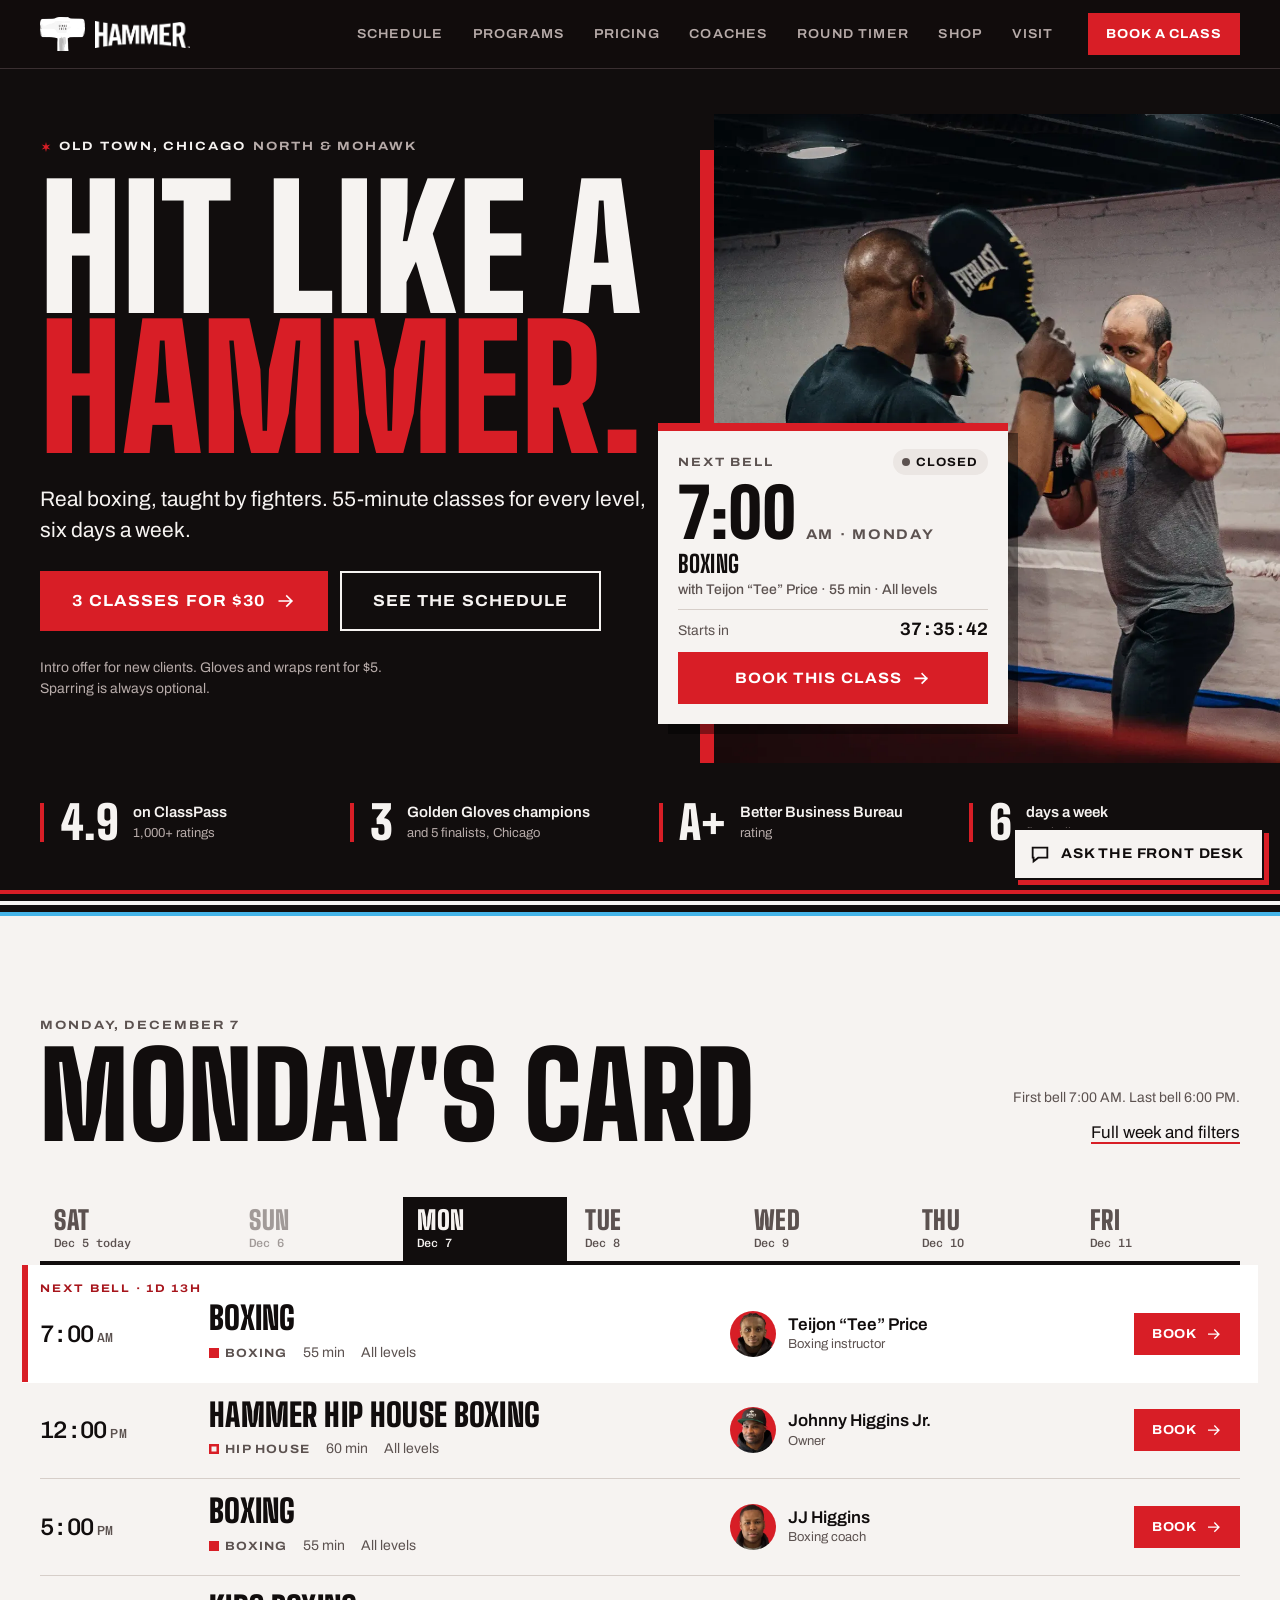
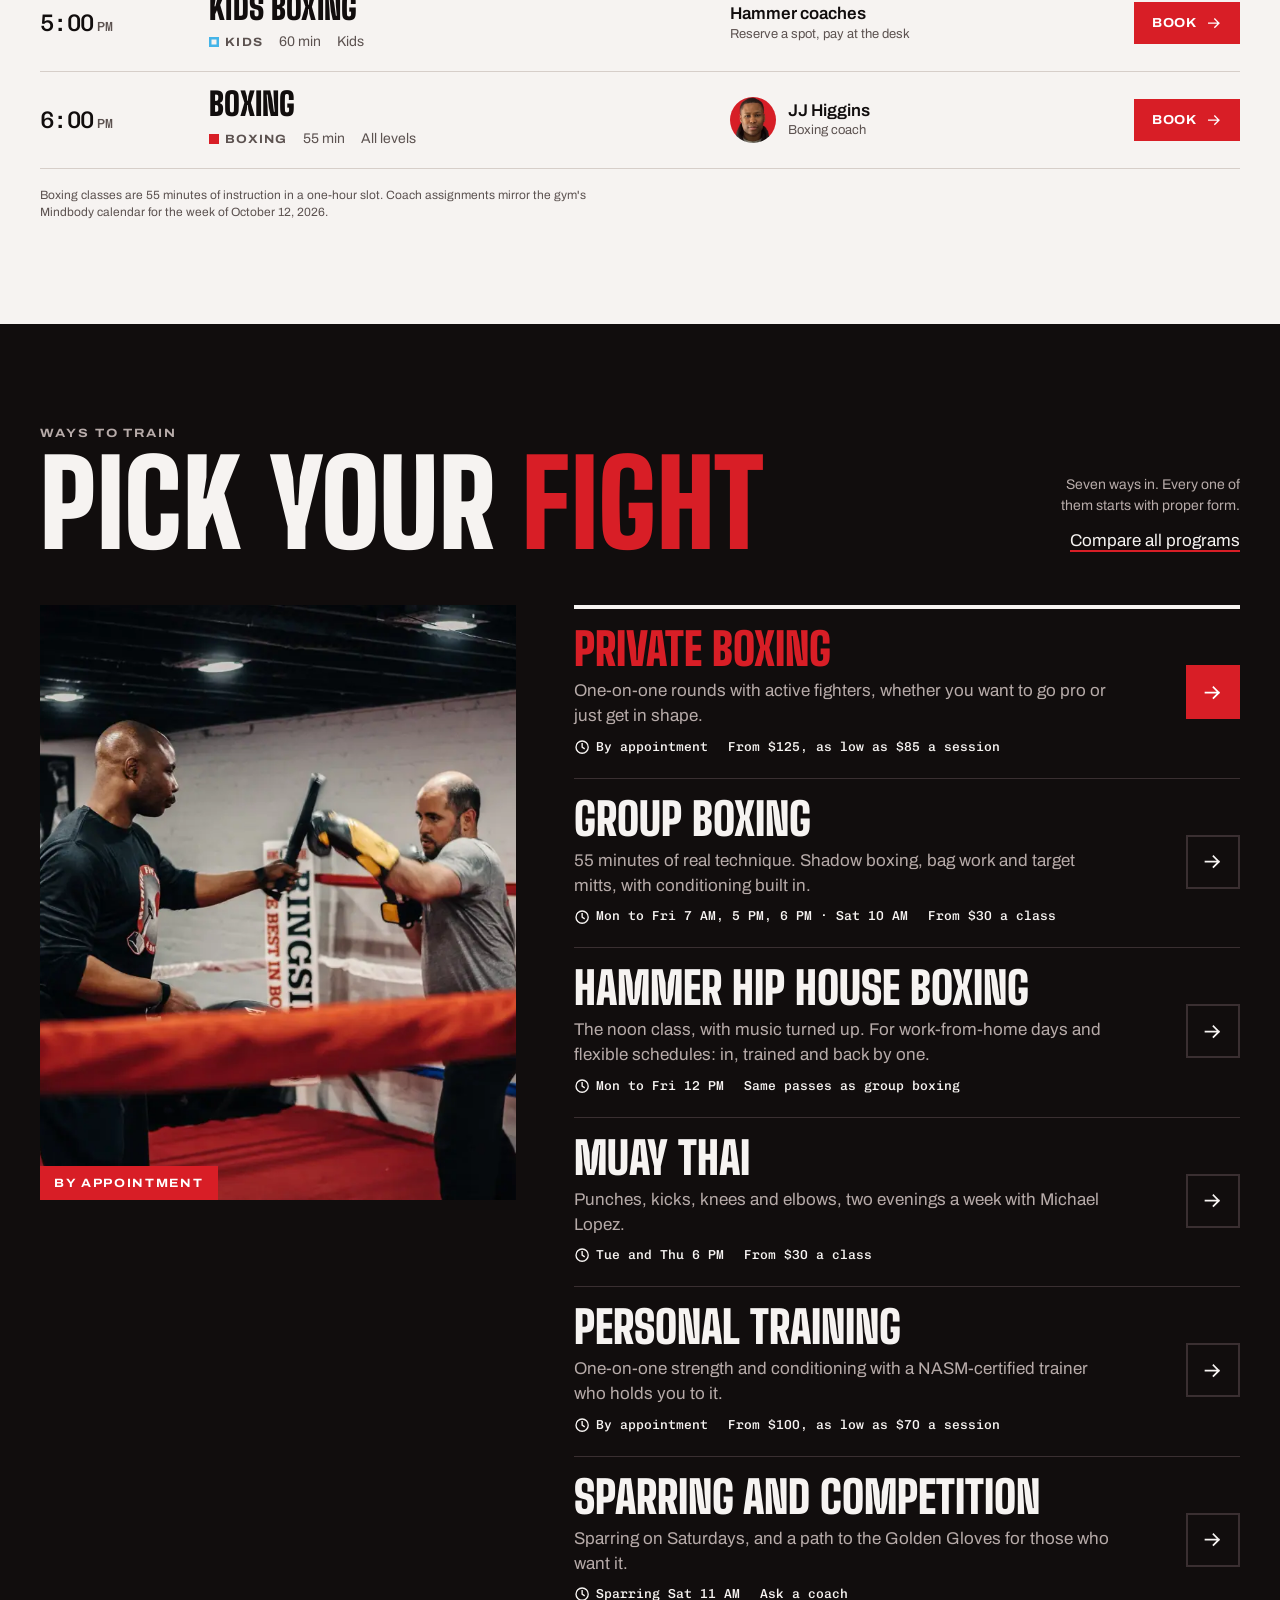
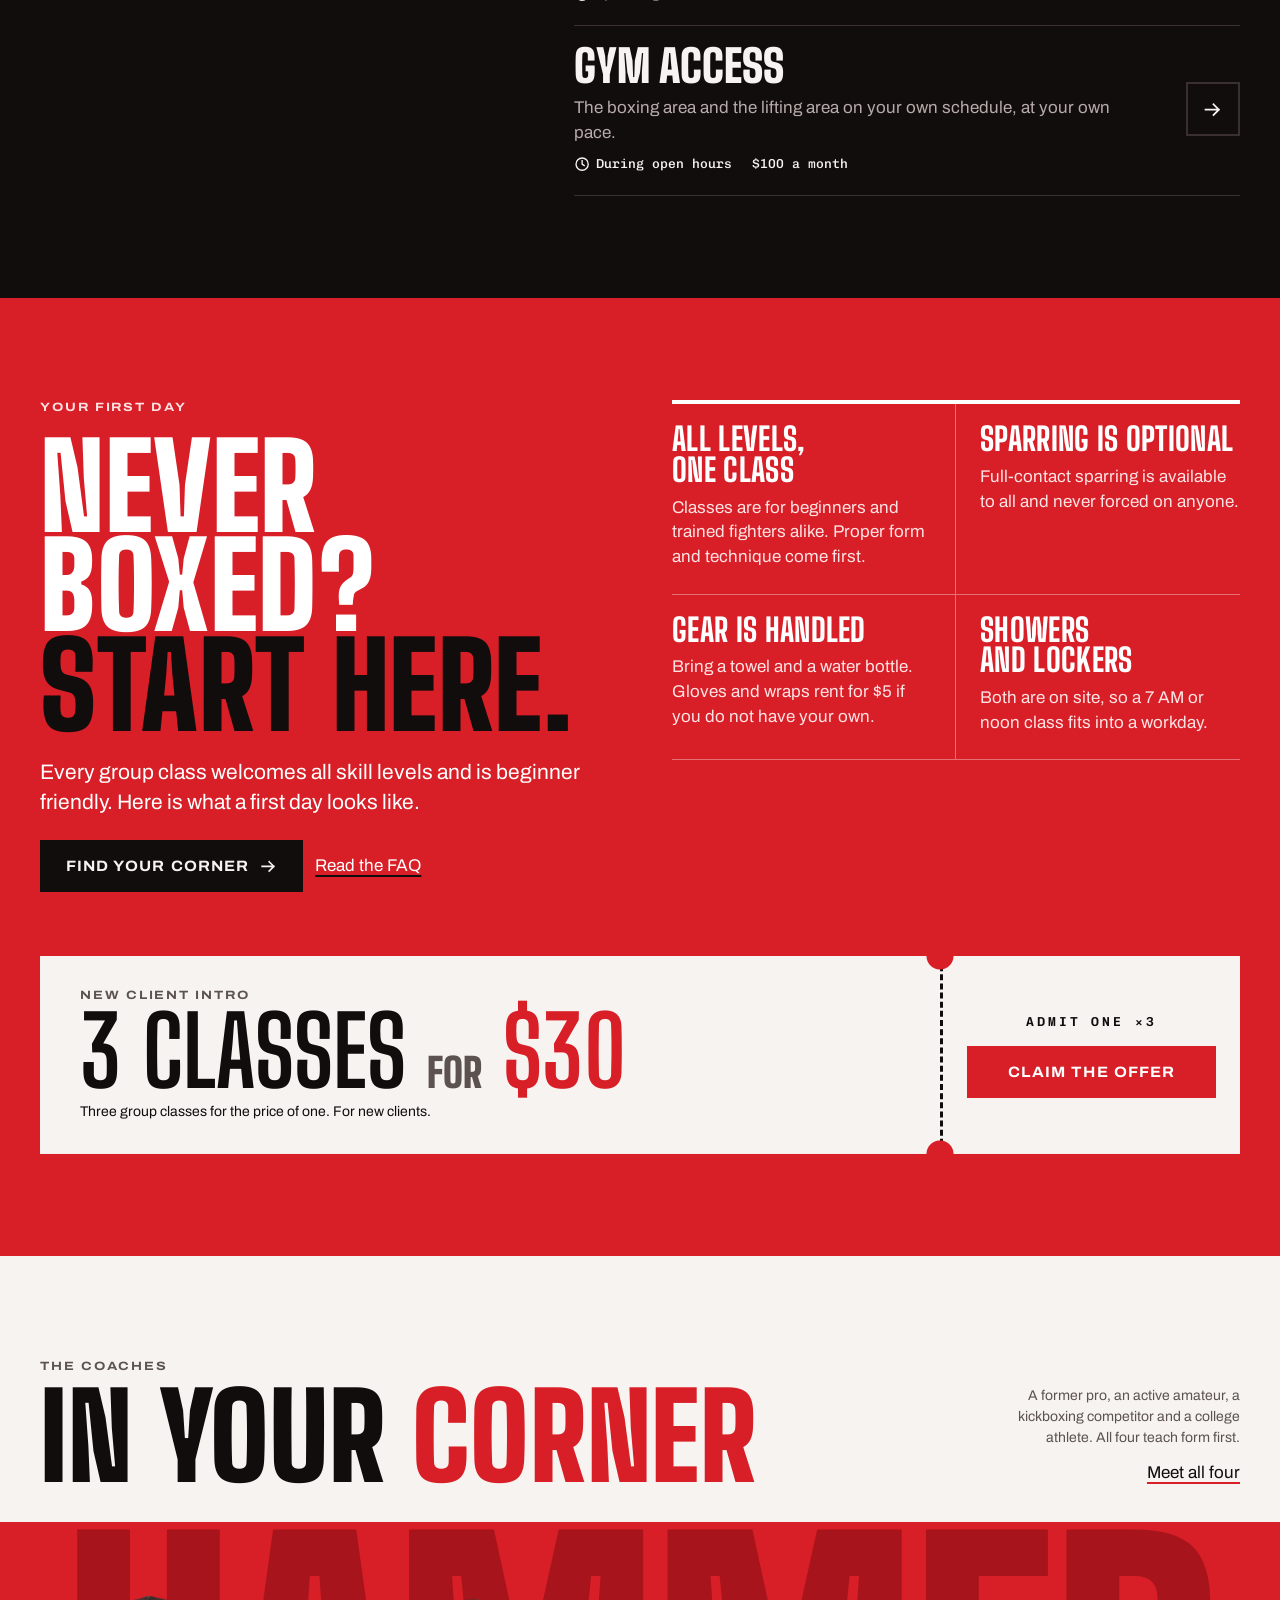
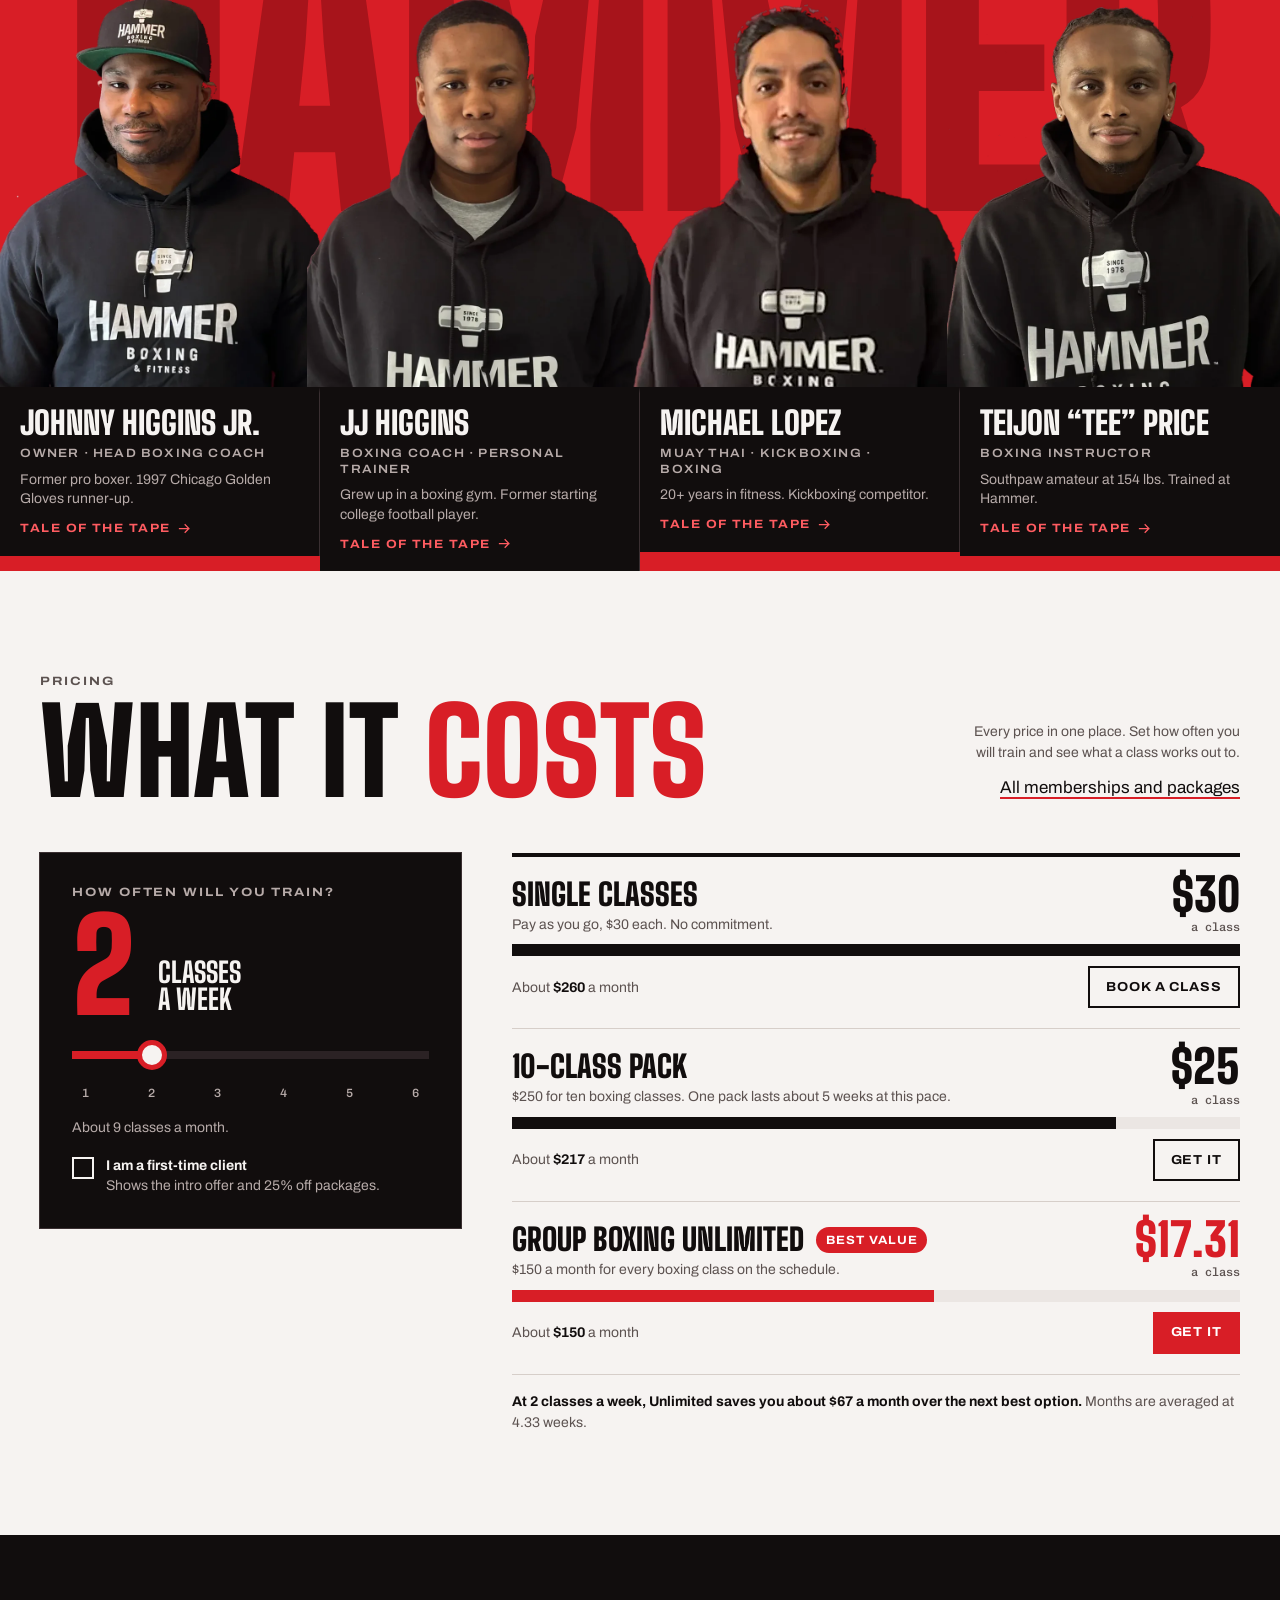
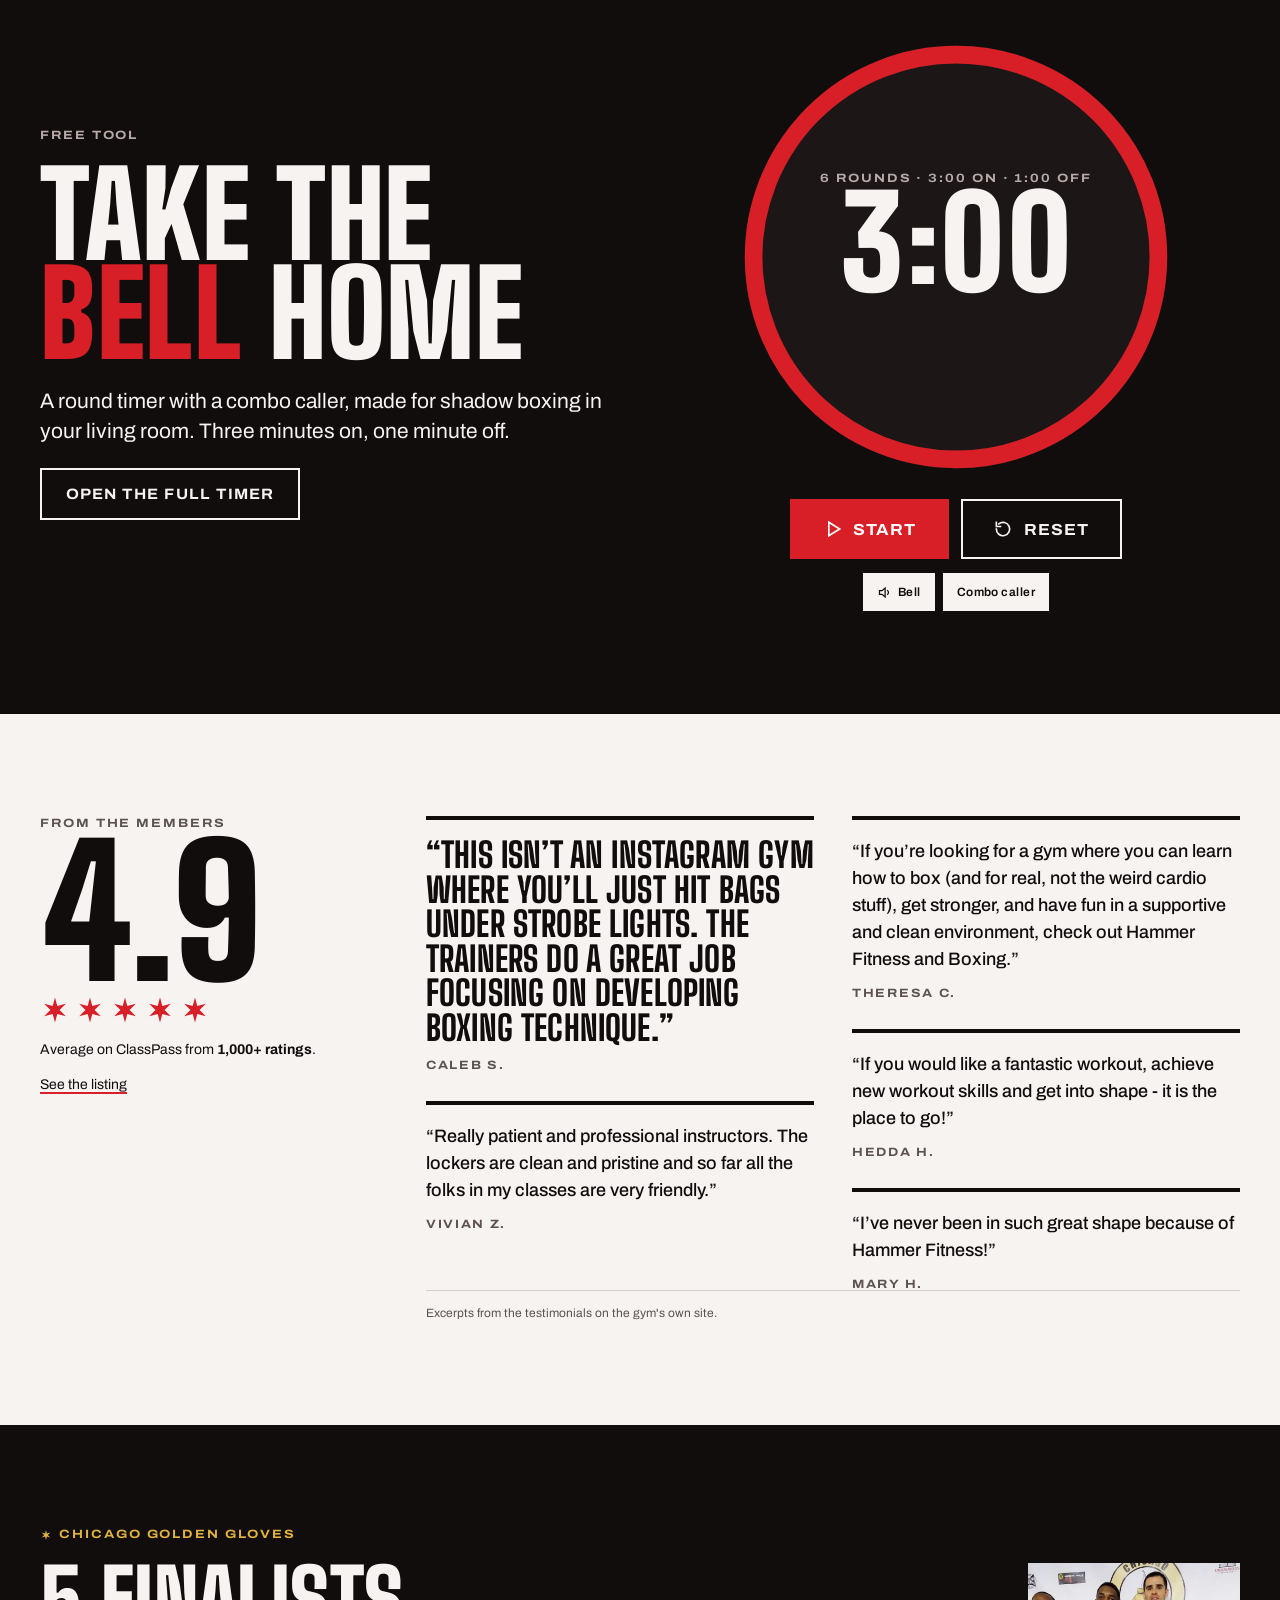
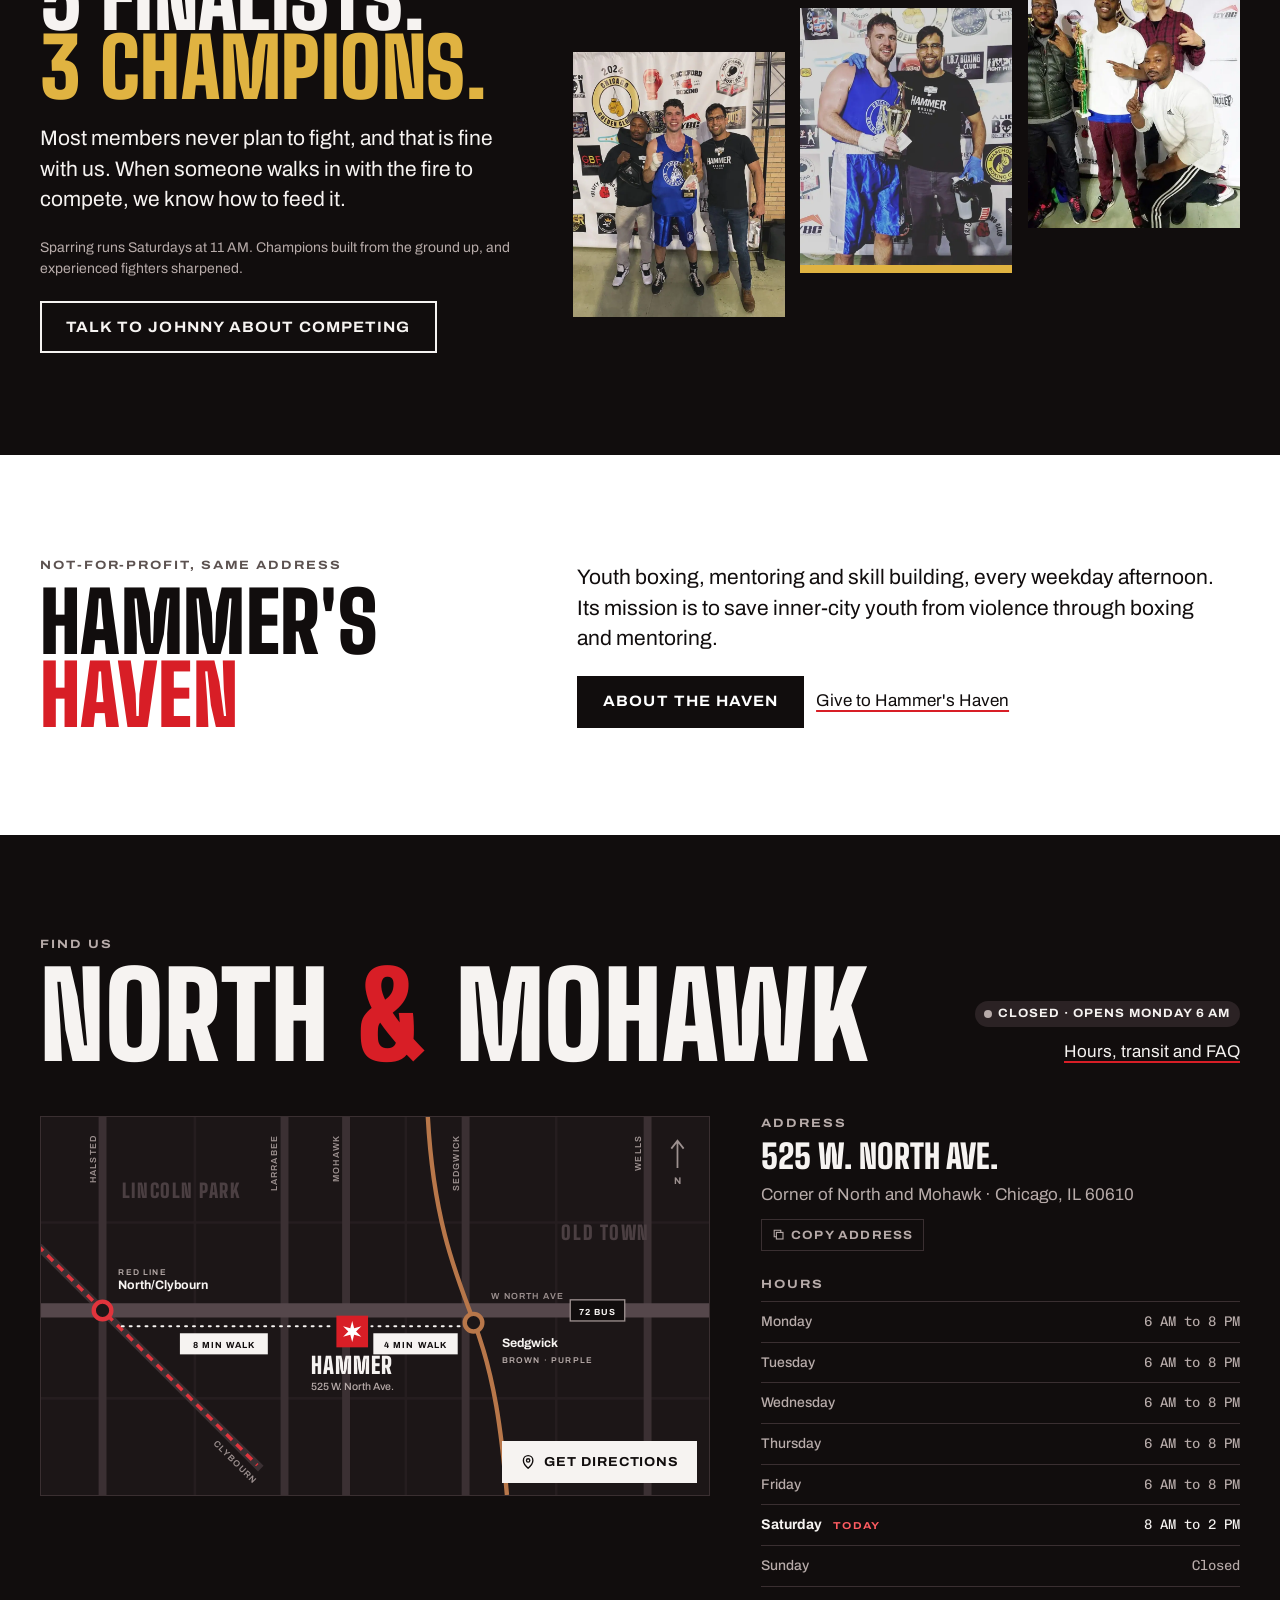
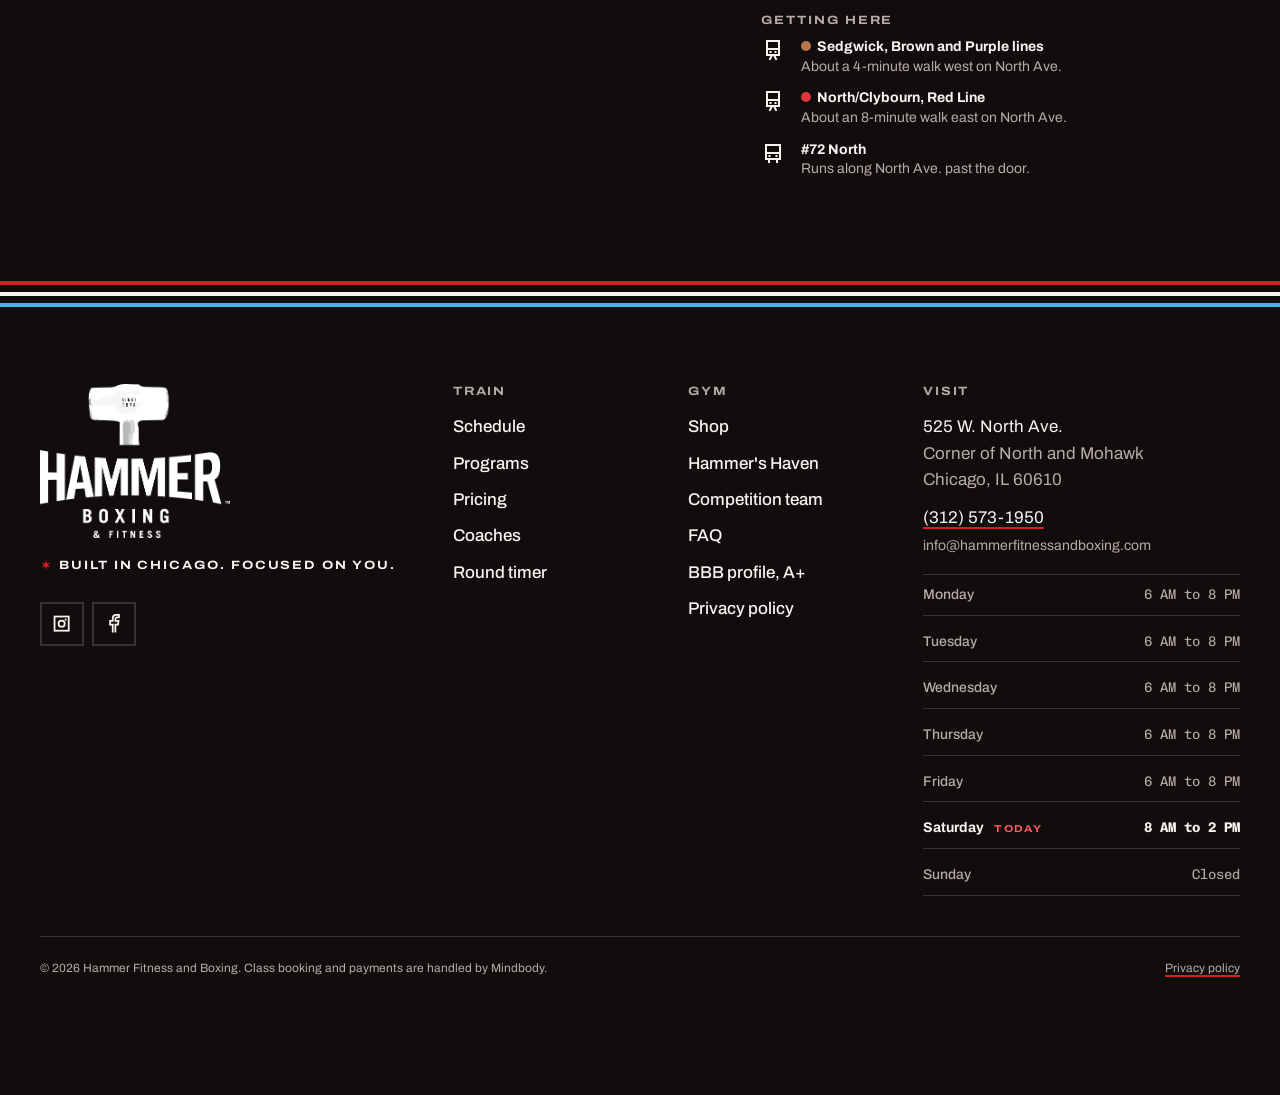
==== commit cfdd3564: "Live schedule from the gym's Mindbody widget Mindbody's classic page sits behind a bot check that bl" ====
--- a/docs/index.html
+++ b/docs/index.html
@@ -827,6 +827,9 @@
 .policy { display: grid; gap: 14px; }
 .policy h2 { margin-top: 14px; }
 .bout__initials { width: 46px; height: 46px; border-radius: 50%; flex: none; display: grid; place-items: center; background: var(--surface-2); color: var(--fg); font: 900 1.25rem/1 var(--display); }
+.spots { color: var(--accent-text); font-weight: 600; }
+.spots--full { color: var(--mute); }
+.slot__spots { font: 600 var(--t-micro)/1 var(--data); color: var(--accent-text); }
 
 /* ================= SHEETS AND DRAWERS ================= */
 html.is-locked { overflow: hidden; }
@@ -2068,9 +2071,10 @@
   return { d, h, m, s: sec, hms: `${pad2(d * 24 + h)}:${pad2(m)}:${pad2(sec)}`, words: d ? `${d}d ${h}h` : h ? `${h}h ${pad2(m)}m` : m ? `${m} min` : `${sec} sec` };
 }
 
-/* ---------- the live schedule: docs/schedule.json, read from Mindbody every morning ----------
-   Dates it covers come from Mindbody. Dates it does not cover fall back to the typed weekly pattern (WEEK).
-   Classes the gym runs outside Mindbody (Kids Boxing, sparring) are site-only and always come from the pattern. */
+/* ---------- the live schedule: docs/schedule.json, read from the gym's Mindbody widget every morning ----------
+   It covers the current calendar week and only the class types the gym put in the widget. So, per day:
+   days it covers use it; later days use the typed weekly pattern (WEEK); class types it never lists (today, Muay Thai)
+   and site-only classes (Kids Boxing, sparring) always come from the pattern; today's classes that already ran stay greyed. */
 let SCHED = null; // { fetched: Date, byDate: { 'YYYY-MM-DD': [entry] } }
 const CLASS_NAME_TO_TYPE = { 'boxing': 'boxing', 'hammer hip house boxing': 'lunch', 'lunch-time boxing': 'lunch', 'muay thai': 'muaythai', 'kids boxing': 'kids', 'sparring': 'sparring' };
 function liveType(name, mins) {
@@ -2090,13 +2094,14 @@
 }
 function setLiveSchedule(data) {
   if (!data || !Array.isArray(data.classes) || !data.classes.length) { SCHED = null; return; }
-  const byDate = {};
+  const byDate = {}; const types = {};
   data.classes.forEach((c) => {
     const m = /^(\d{4})-(\d{2})-(\d{2})$/.exec(c.date || ''); const hm = /^(\d{2}):(\d{2})$/.exec(c.start || ''); if (!m || !hm) return;
     const type = liveType(c.name || 'Class', c.mins);
-    (byDate[c.date] = byDate[c.date] || []).push({ t: +hm[1] * 60 + +hm[2], type, mins: c.mins || type.mins, coach: liveCoach(c.coach), sub: c.regular || null, cancelled: !!c.cancelled });
+    types[type.id] = true;
+    (byDate[c.date] = byDate[c.date] || []).push({ t: +hm[1] * 60 + +hm[2], type, mins: c.mins || type.mins, coach: liveCoach(c.coach), sub: c.regular || null, cancelled: !!c.cancelled, spots: typeof c.spots === 'number' ? c.spots : null });
   });
-  SCHED = { fetched: new Date(data.fetched || 0), from: data.from, to: data.to, byDate };
+  SCHED = { fetched: new Date(data.fetched || 0), from: data.from, to: data.to, byDate, types, covers: (d) => data.from && data.to ? d >= data.from && d <= data.to : !!byDate[d] };
 }
 const dateKey = (d) => `${d.getUTCFullYear()}-${pad2(d.getUTCMonth() + 1)}-${pad2(d.getUTCDate())}`;
 
@@ -2107,14 +2112,18 @@
   for (let n = 0; n < 7; n++) {
     const date = dateAfter(now, n);
     const day = (now.day + n) % 7;
-    const live = SCHED && SCHED.byDate[dateKey(date)];
-    const pattern = WEEK.filter((c) => c.day === day).filter((c) => !live || CLASS_TYPES[c.type].siteOnly)
-      .map((c) => ({ t: c.t, type: CLASS_TYPES[c.type], mins: CLASS_TYPES[c.type].mins, coach: c.coach ? COACHES[c.coach] : null, sub: null, cancelled: false }));
+    const dk = dateKey(date); const covered = !!(SCHED && SCHED.covers(dk)); const live = covered ? (SCHED.byDate[dk] || []) : null;
+    const pattern = WEEK.filter((c) => c.day === day).filter((c) => {
+      if (!covered) return true; const type = CLASS_TYPES[c.type];
+      if (type.siteOnly || !SCHED.types[type.id]) return true; // not something the widget lists
+      const started = n === 0 && c.t <= now.mins; // earlier today: the widget drops classes once they start
+      return started && !live.some((l) => l.t === c.t && l.type.id === type.id);
+    }).map((c) => ({ t: c.t, type: CLASS_TYPES[c.type], mins: CLASS_TYPES[c.type].mins, coach: c.coach ? COACHES[c.coach] : null, sub: null, cancelled: false, spots: null }));
     const used = {};
     const classes = (live || []).concat(pattern).map((c) => {
       const startsIn = (n * 1440 + c.t - now.mins) * 60 - now.secs;
       let key = `${ymd(date)}-${c.t}-${c.type.id}`; if (used[key]) key += '-' + (used[key] + 1); used[key.split('-').slice(0, 3).join('-')] = (used[key.split('-').slice(0, 3).join('-')] || 0) + 1;
-      return { key, n, day, date, t: c.t, type: c.type, mins: c.mins, coach: c.coach, sub: c.sub, cancelled: c.cancelled, live: !!live, startsIn, past: startsIn <= -c.mins * 60 ? true : startsIn <= 0 ? 'live' : false };
+      return { key, n, day, date, t: c.t, type: c.type, mins: c.mins, coach: c.coach, sub: c.sub, cancelled: c.cancelled, spots: c.spots, live: !!live, startsIn, past: startsIn <= -c.mins * 60 ? true : startsIn <= 0 ? 'live' : false };
     }).sort((a, b) => a.t - b.t || (a.type.id === 'boxing' ? -1 : 1));
     days.push({ n, day, date, classes, hours: GYM.hours[day], live: !!live });
   }
@@ -2288,7 +2297,7 @@
     <div class="bout__time">${ck.h}:${pad2(ck.m)}<small>${ck.ap}</small></div>
     <div class="bout__what">
       <h3 class="bout__name">${esc(c.type.name)}</h3>
-      <div class="bout__meta"><span class="tag tag--${c.type.tag}">${TAG_LABEL[c.type.tag]}</span>${c.type.bookable ? `<span>${c.mins || c.type.mins} min</span>` : ''}${c.type.level ? `<span>${esc(c.type.level)}</span>` : ''}</div>
+      <div class="bout__meta"><span class="tag tag--${c.type.tag}">${TAG_LABEL[c.type.tag]}</span>${c.type.bookable ? `<span>${c.mins || c.type.mins} min</span>` : ''}${c.type.level ? `<span>${esc(c.type.level)}</span>` : ''}${c.spots === 0 ? '<span class="spots spots--full">Full, waitlist on Mindbody</span>' : c.spots != null && c.spots <= 4 && !c.past ? `<span class="spots">${c.spots} ${c.spots === 1 ? 'spot' : 'spots'} left</span>` : ''}</div>
     </div>
     ${coachCell(c)}
     <div class="bout__cta">${boutCta(c)}</div>
@@ -2364,7 +2373,7 @@
 /* ----- schedule page ----- */
 function scheduleNote() {
   const el = $('[data-sched-note]'); if (!el) return;
-  if (SCHED) { const when = new Intl.DateTimeFormat('en-US', { timeZone: GYM.tz, weekday: 'long', hour: 'numeric', minute: '2-digit' }).format(SCHED.fetched); el.innerHTML = `Times and coaches come from the gym's Mindbody calendar and refresh every morning. Last checked ${esc(when)}. Kids Boxing and Saturday sparring are reserved through the front desk. <a class="link" href="${GYM.mindbody}" target="_blank" rel="noopener">Open the Mindbody schedule</a>`; }
+  if (SCHED) { const when = new Intl.DateTimeFormat('en-US', { timeZone: GYM.tz, weekday: 'long', hour: 'numeric', minute: '2-digit' }).format(SCHED.fetched); el.innerHTML = `This week's times and coaches come from the gym's Mindbody calendar and refresh every morning (last checked ${esc(when)}). Days further out show the usual schedule. Muay Thai, Kids Boxing and sparring are as the gym posts them. <a class="link" href="${GYM.mindbody}" target="_blank" rel="noopener">Open the Mindbody schedule</a>`; }
   else el.textContent = 'Times and coaches as posted by the gym. Kids Boxing and Saturday sparring are reserved through the front desk.';
 }
 function renderSchedule() {
@@ -2403,9 +2412,9 @@
   const booked = state.bookings[c.key];
   const cls = `slot slot--${c.type.tag} ${c.past ? 'is-past' : ''} ${booked ? 'is-booked' : ''} ${nextKey === c.key ? 'is-next' : ''}`;
   const inner = `<span class="tag tag--${c.type.tag}">${TAG_LABEL[c.type.tag]}</span>
-    <b class="slot__name">${esc(c.type.name)}</b>
+    <b class="slot__name">${esc(c.type.name)}</b>${c.spots != null && c.spots > 0 && c.spots <= 4 && !c.past ? `<span class="slot__spots">${c.spots} left</span>` : ''}
     <span class="slot__coach">${c.coach ? esc(c.coach.name) : esc((c.type.noCoach || ['Hammer coaches'])[0])}</span>
-    <span class="slot__cta">${c.cancelled ? 'Cancelled' : c.past === true ? 'Final bell' : c.past === 'live' ? 'Under way' : booked ? icon('check') + ' Booked' : c.type.bookable ? 'Book ' + icon('go', 'i--go') : c.type.askLabel}</span>`;
+    <span class="slot__cta">${c.cancelled ? 'Cancelled' : c.spots === 0 && !c.past ? 'Full' : c.past === true ? 'Final bell' : c.past === 'live' ? 'Under way' : booked ? icon('check') + ' Booked' : c.type.bookable ? 'Book ' + icon('go', 'i--go') : c.type.askLabel}</span>`;
   if (c.past || c.cancelled) return `<div class="${cls} ${c.cancelled ? 'is-past' : ''}">${inner}</div>`;
   if (!c.type.bookable) return `<button class="${cls}" type="button" data-action="inquire" data-kind="${c.type.ask}">${inner}</button>`;
   return `<button class="${cls}" type="button" data-action="book" data-class="${c.key}">${inner}</button>`;
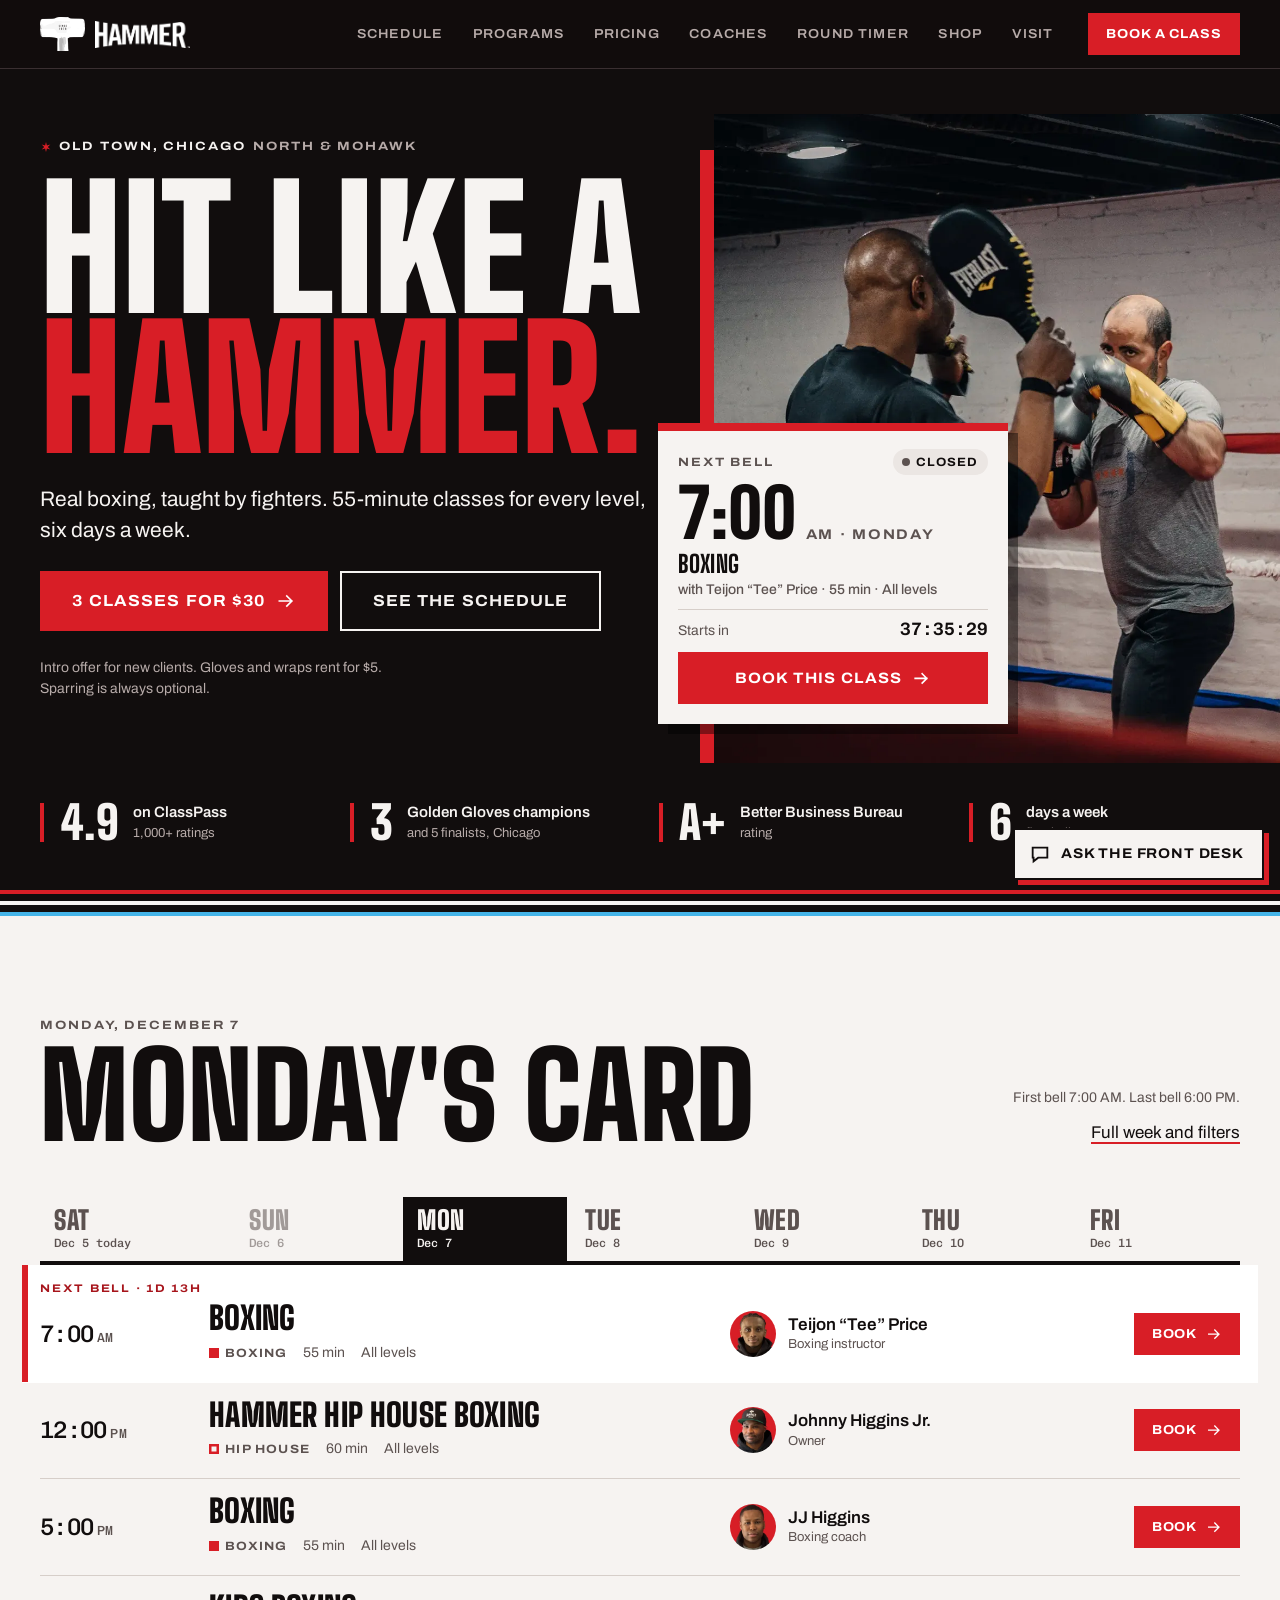
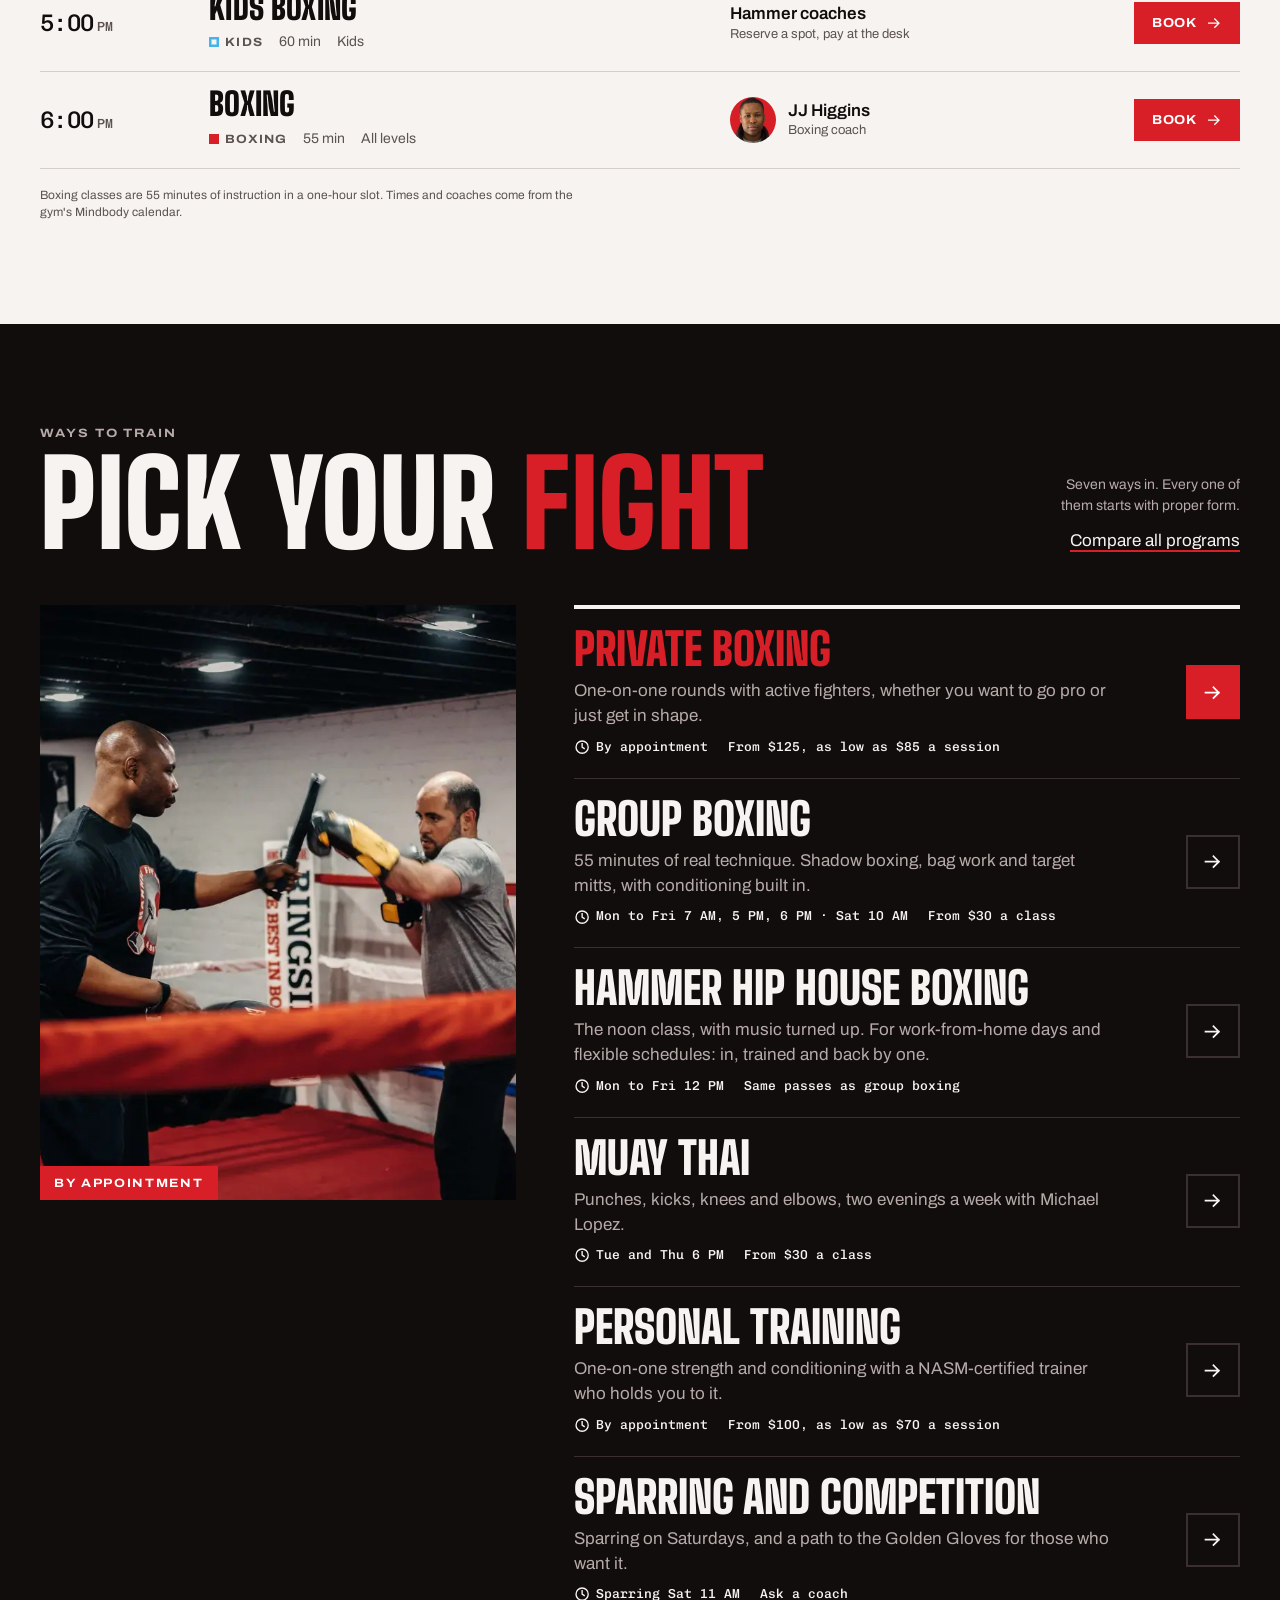
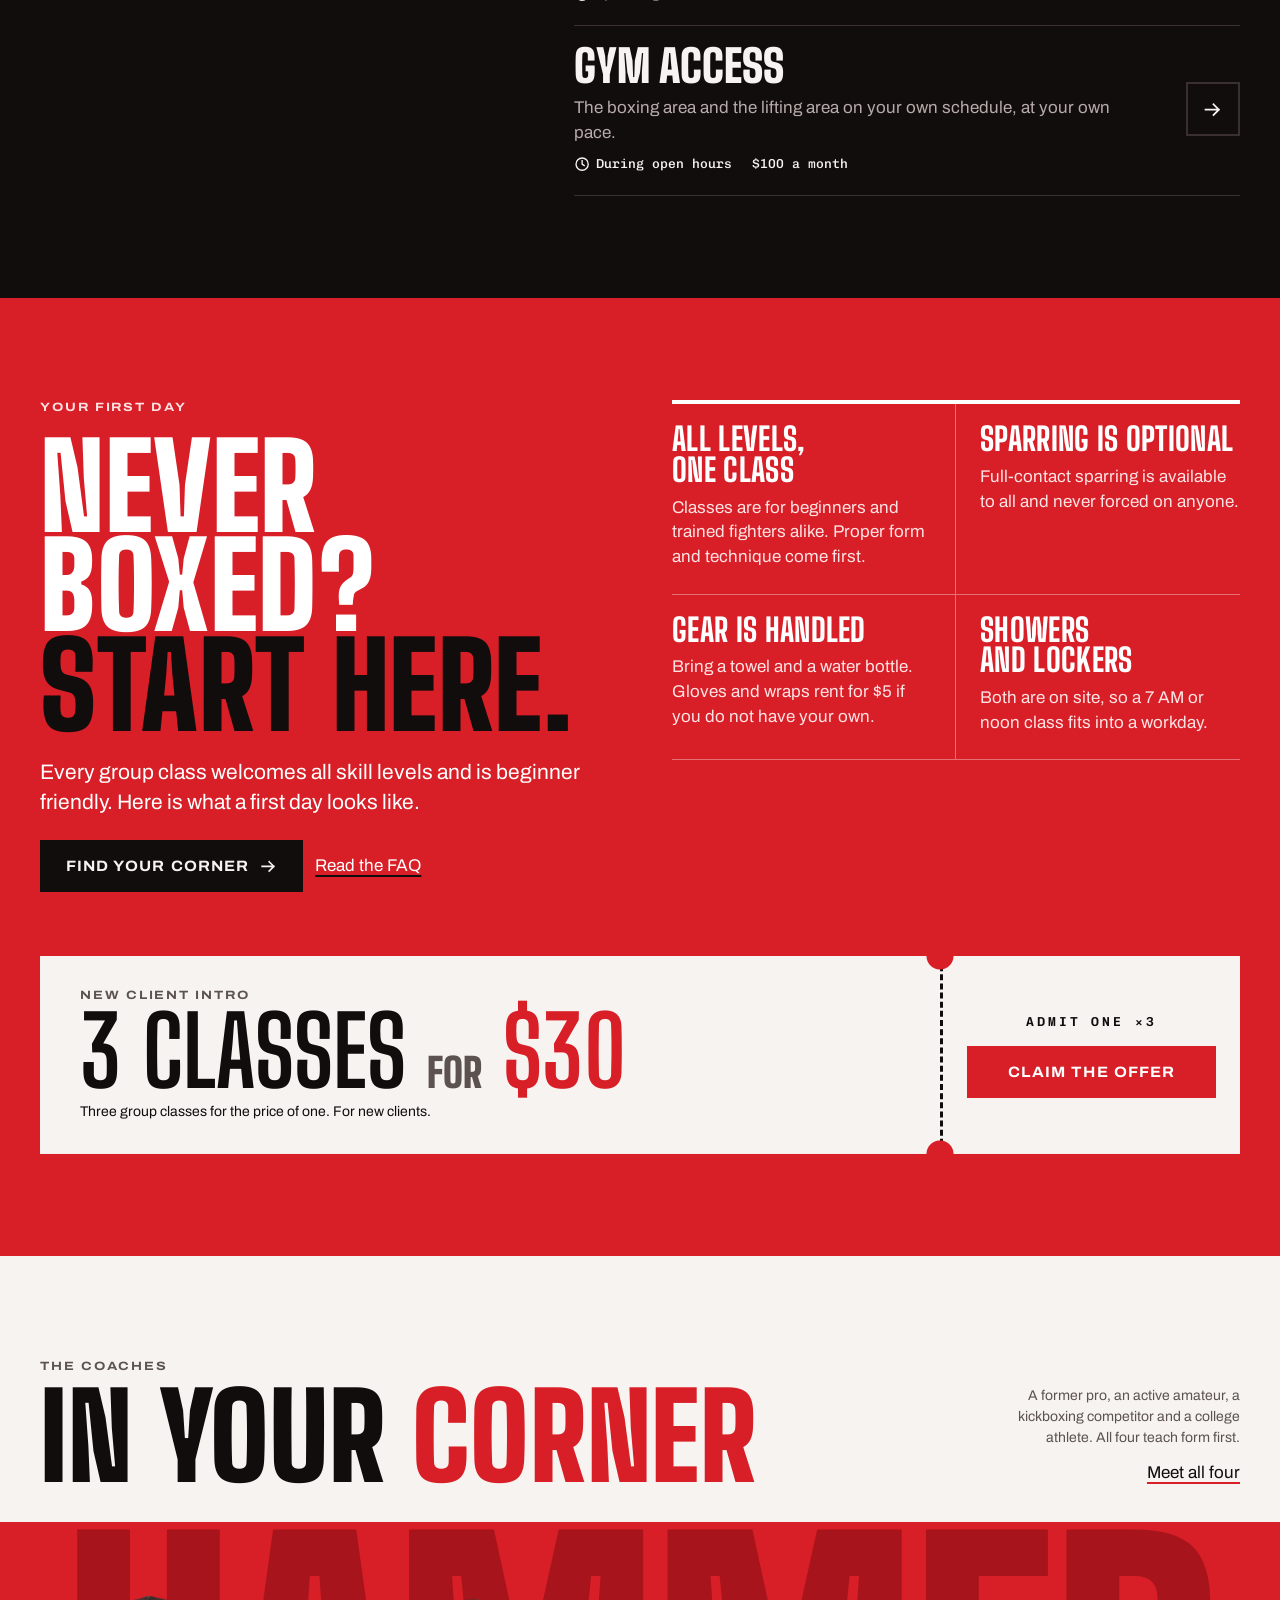
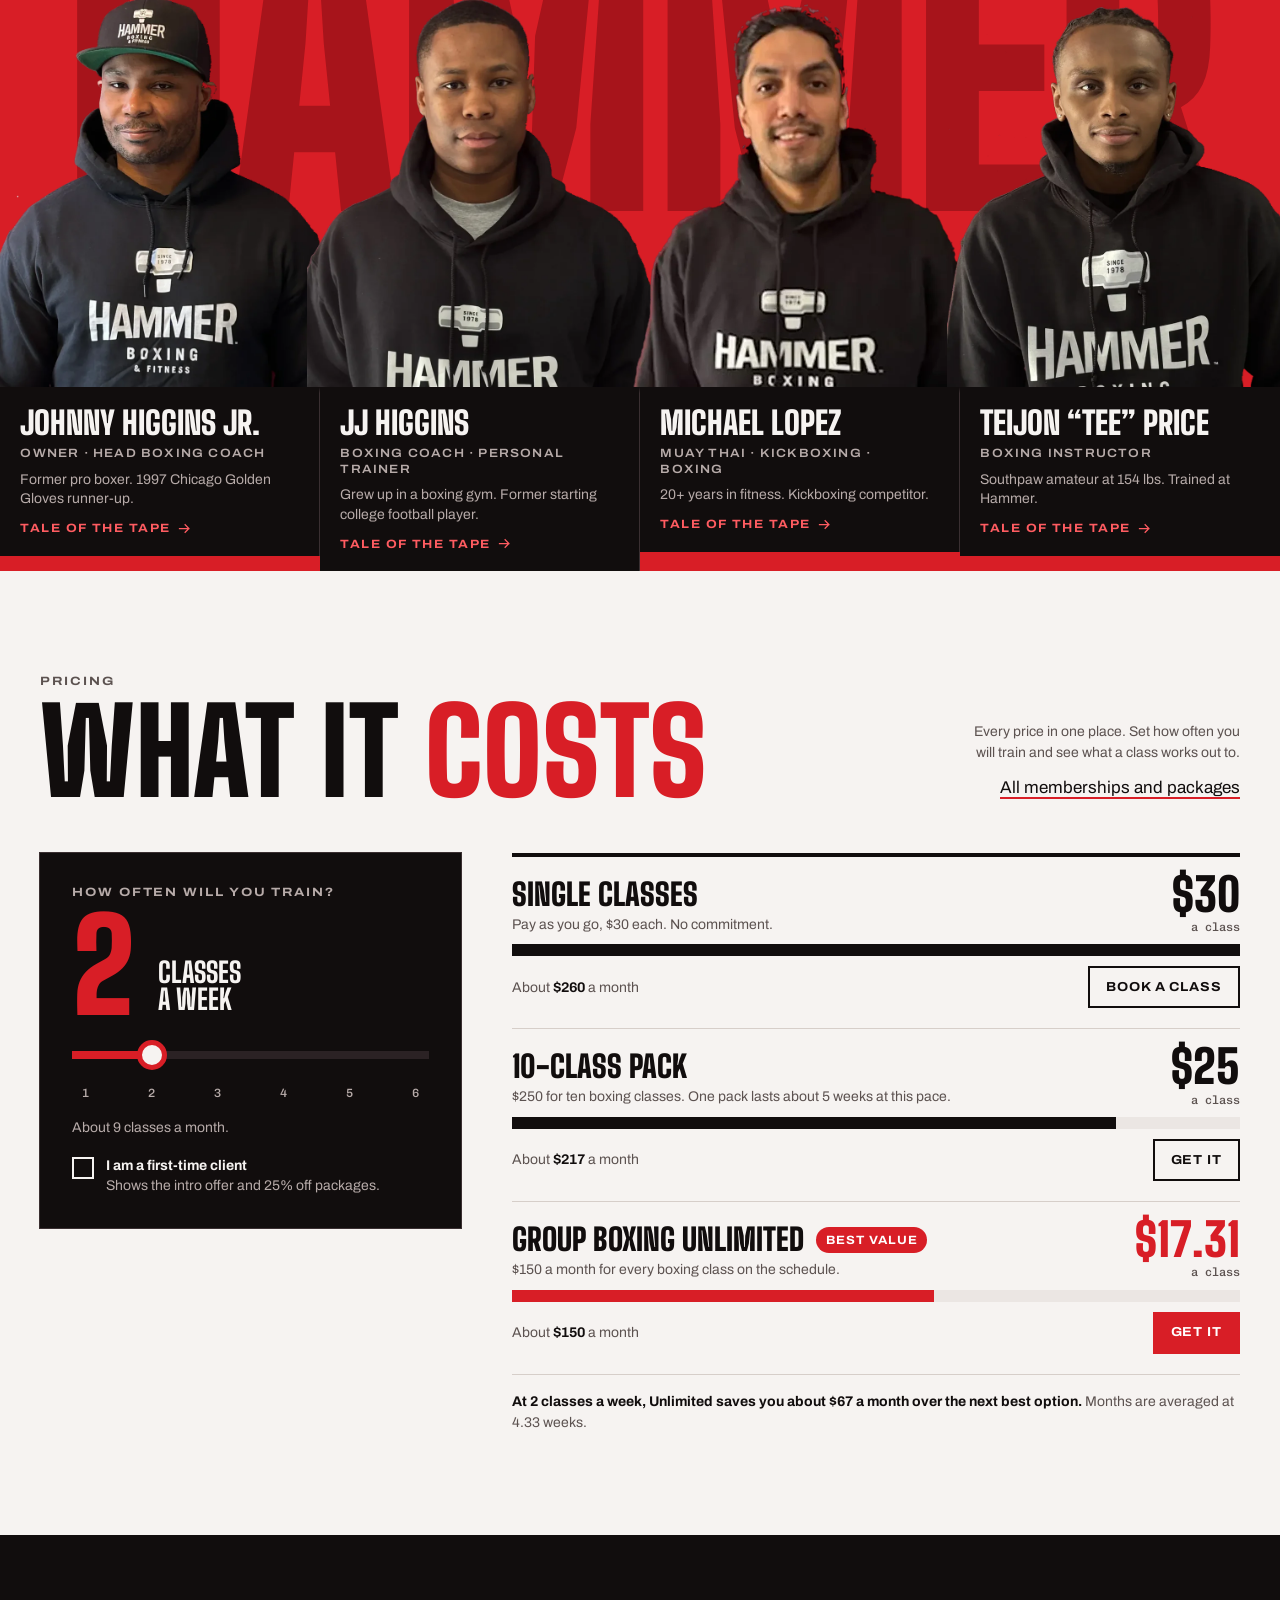
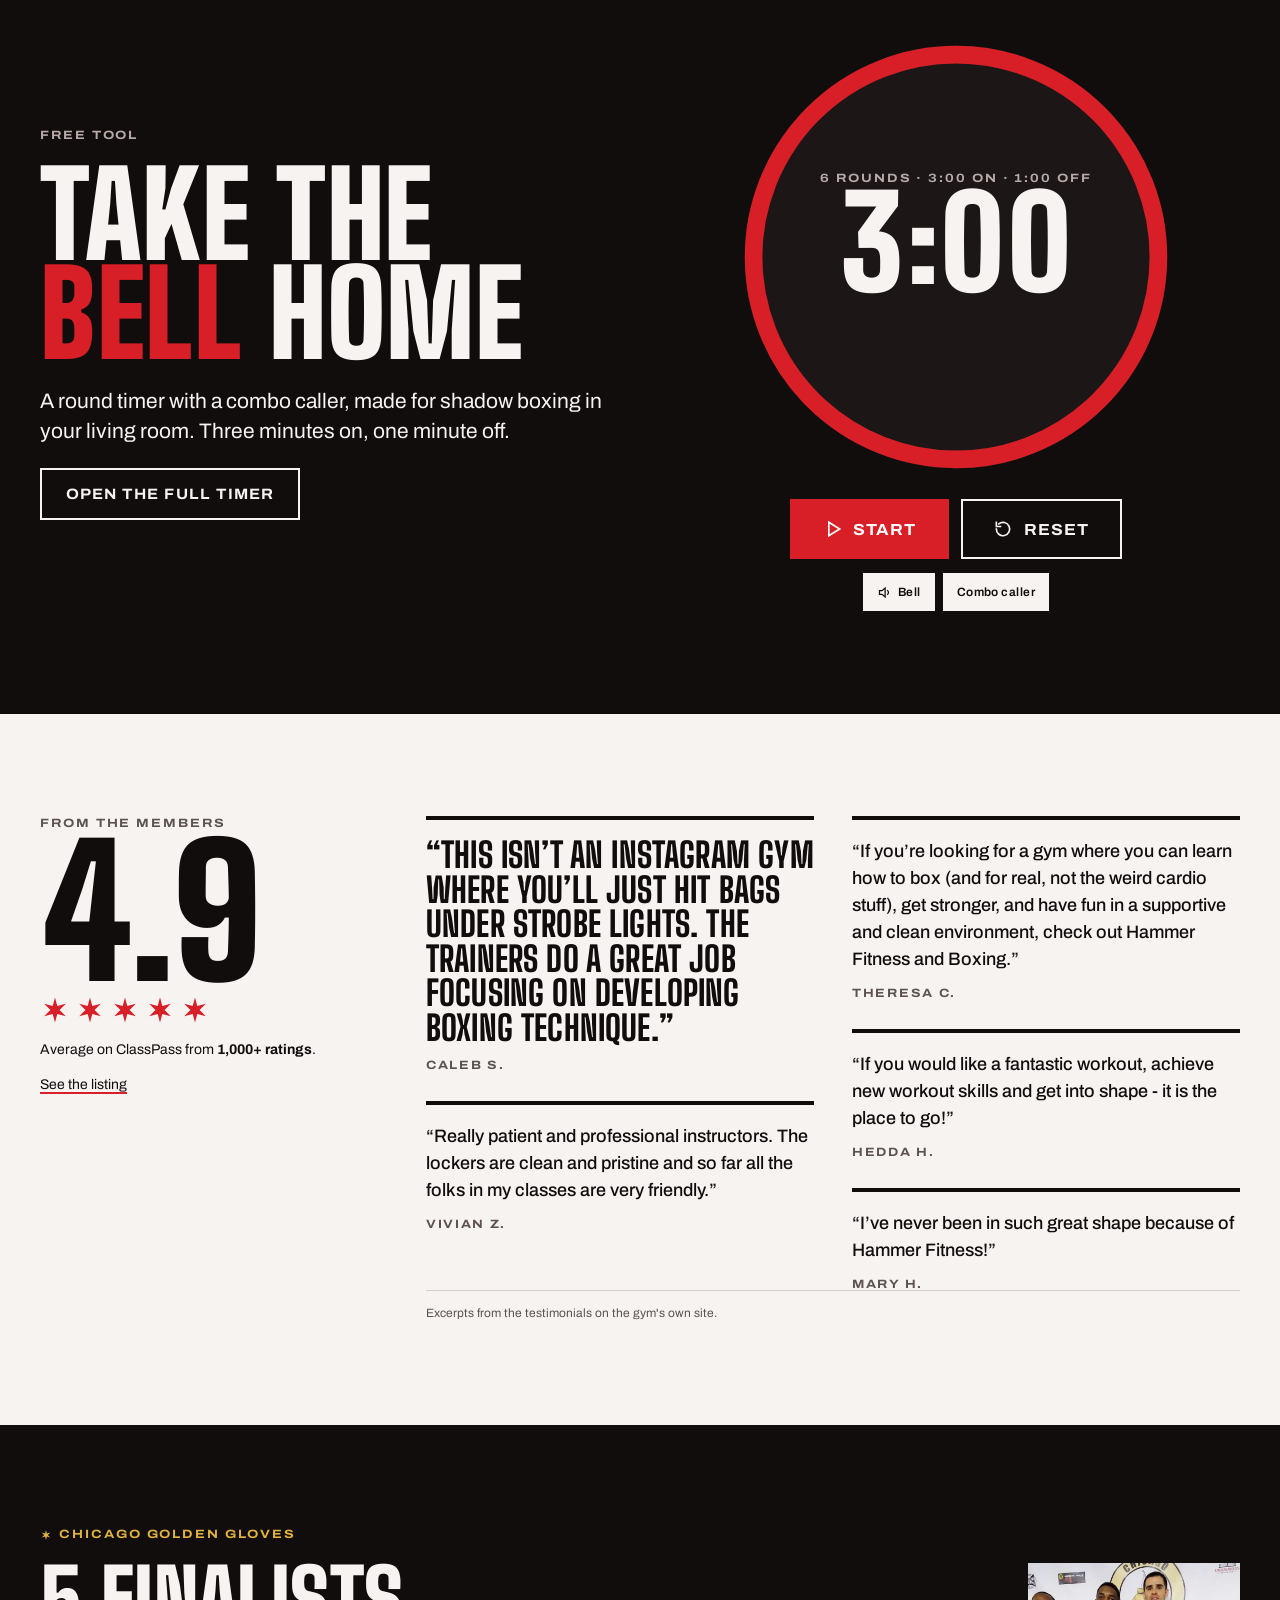
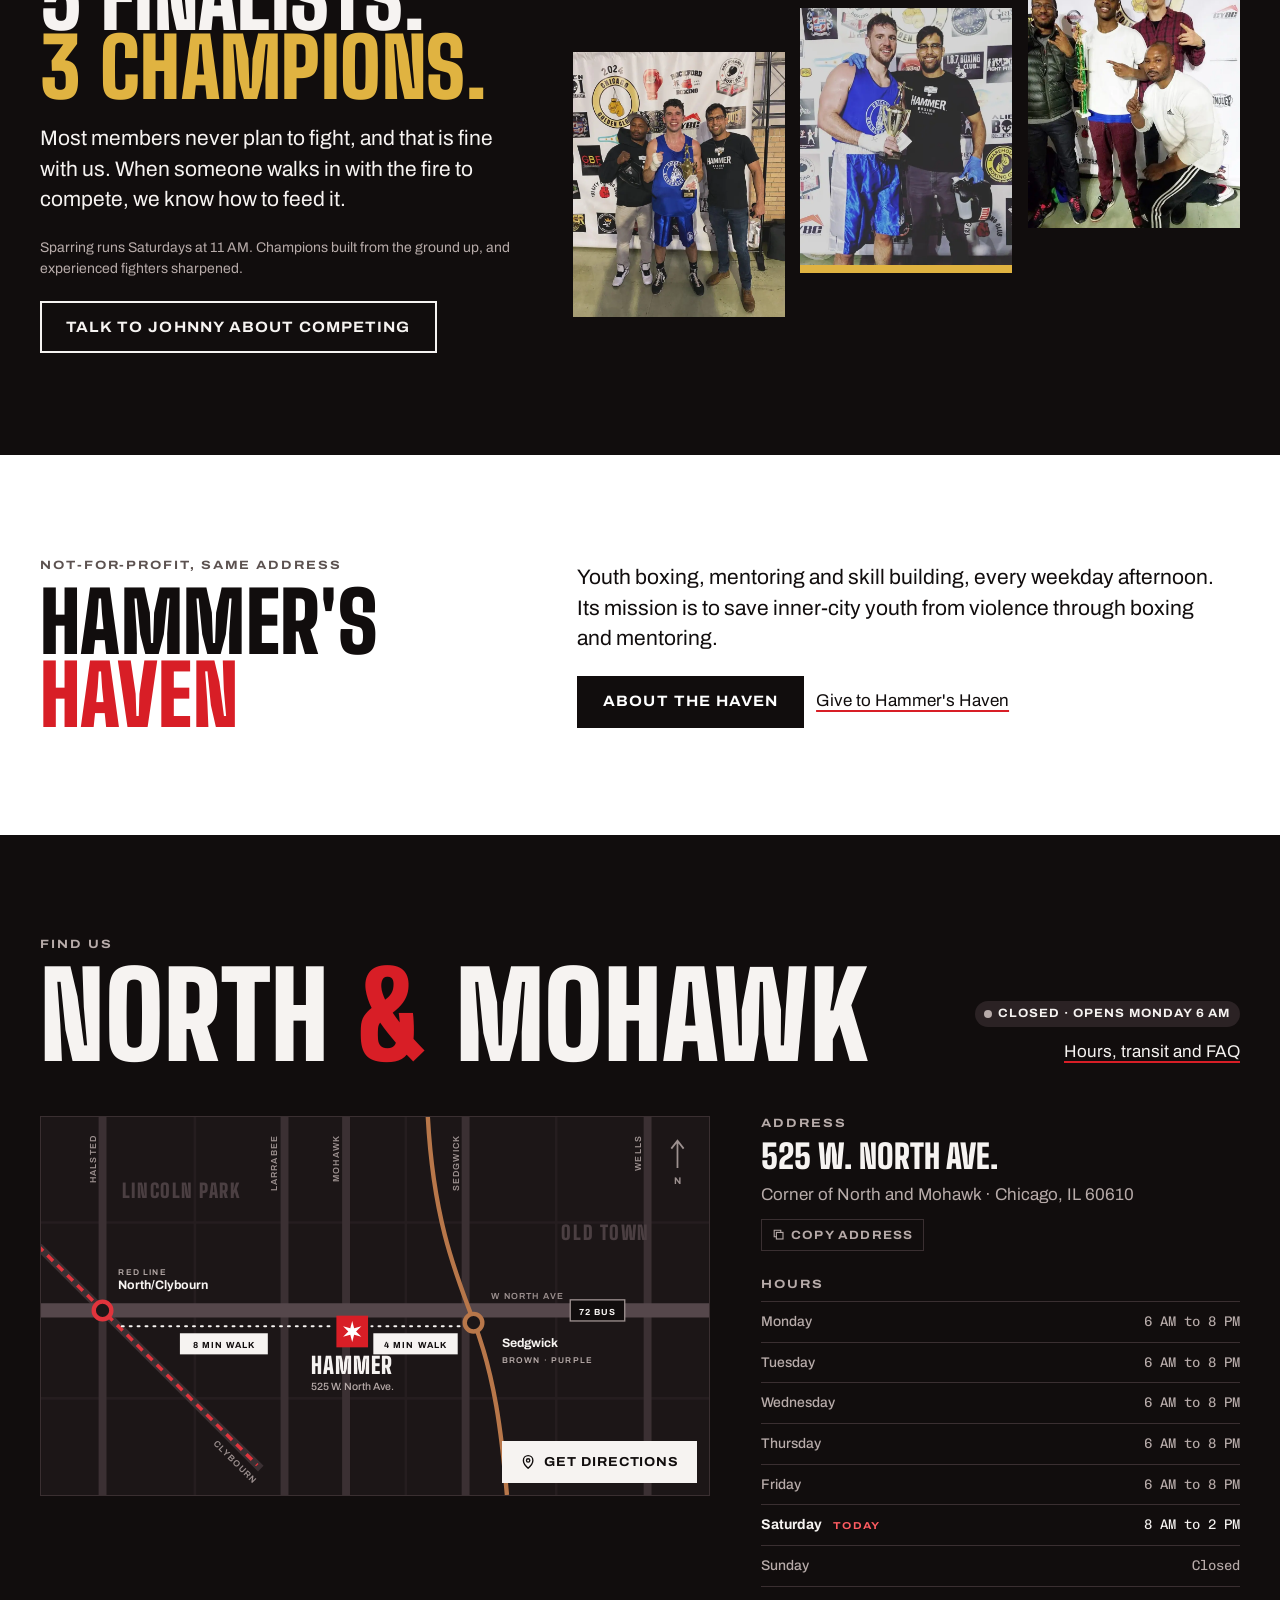
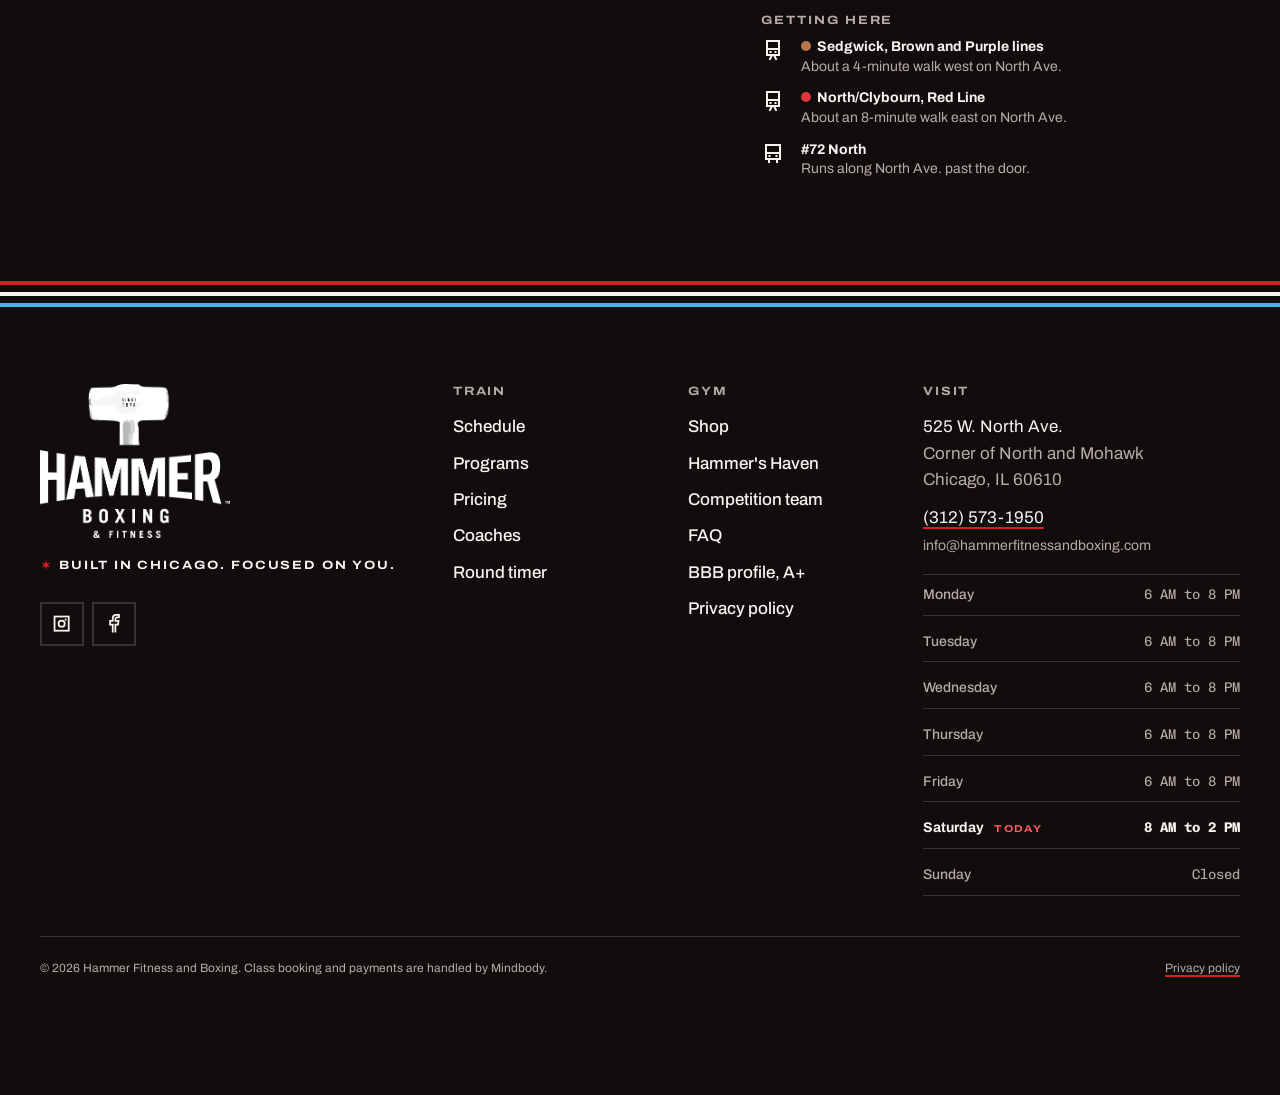
==== commit e2a8f469: "Audit fixes: coach names from the widget feed, leftover line, picker default The schedule fetcher no" ====
--- a/docs/index.html
+++ b/docs/index.html
@@ -1177,7 +1177,7 @@
       </div>
       <div class="daytabs" data-daytabs="home" role="tablist" aria-label="Pick a day"></div>
       <div class="bouts" data-bouts="home"></div>
-      <p class="micro muted bouts__foot">Boxing classes are 55 minutes of instruction in a one-hour slot. Coach assignments mirror the gym's Mindbody calendar for the week of October 12, 2026.</p>
+      <p class="micro muted bouts__foot" data-sched-note-home>Boxing classes are 55 minutes of instruction in a one-hour slot. Times and coaches come from the gym's Mindbody calendar.</p>
     </div>
   </div>
 
@@ -2704,8 +2704,9 @@
     let c = opts.key ? findClass(opts.key) : null;
     if ((!c || c.startsIn <= 0) && opts.type) c = nextClass(WEEKVIEW, (x) => x.type.id === opts.type);
     if (c && c.startsIn <= 0) c = null;
-    r.key = c ? c.key : null; r.dayN = c ? c.n : 0; r.item = null;
-    r.step = c ? (c.type.deskOnly ? 'form' : 'how') : 'pick';
+    r.item = null;
+    if (c) { r.key = c.key; r.dayN = c.n; r.step = c.type.deskOnly ? 'form' : 'how'; }
+    else { const nx = nextClass(WEEKVIEW); r.key = nx ? nx.key : null; r.dayN = nx ? nx.n : 0; r.step = 'pick'; } // picker opens on the next class, already selected
   } else {
     r.item = opts.item; r.key = null; r.step = 'how';
     if (!itemInfo(r.item)) { openOut(GYM.store); return; }
@@ -3260,7 +3261,7 @@
   host.innerHTML = `<div class="shopbar"><div class="chips">${chips}</div>
       <p class="small muted">Buying your own gear? Wraps and Everlast gloves come to ${money(14.88 + 40)}. Or rent gloves and wraps at the gym for $5.</p></div>
     <div class="products">${cards}</div>
-    <p class="small muted shop__foot">Everything here is sold at the front desk, ${esc(GYM.street)}. Call <a class="link" href="${GYM.tel}">${GYM.phone}</a> to check a size or color before you come in.</p>`;
+    <p class="small muted shop__foot">Everything here is sold at the front desk, ${esc(GYM.street.replace(/\.$/, ''))}. Call <a class="link" href="${GYM.tel}">${GYM.phone}</a> to check a size or color before you come in.</p>`;
 }
 
 Object.assign(actions, {
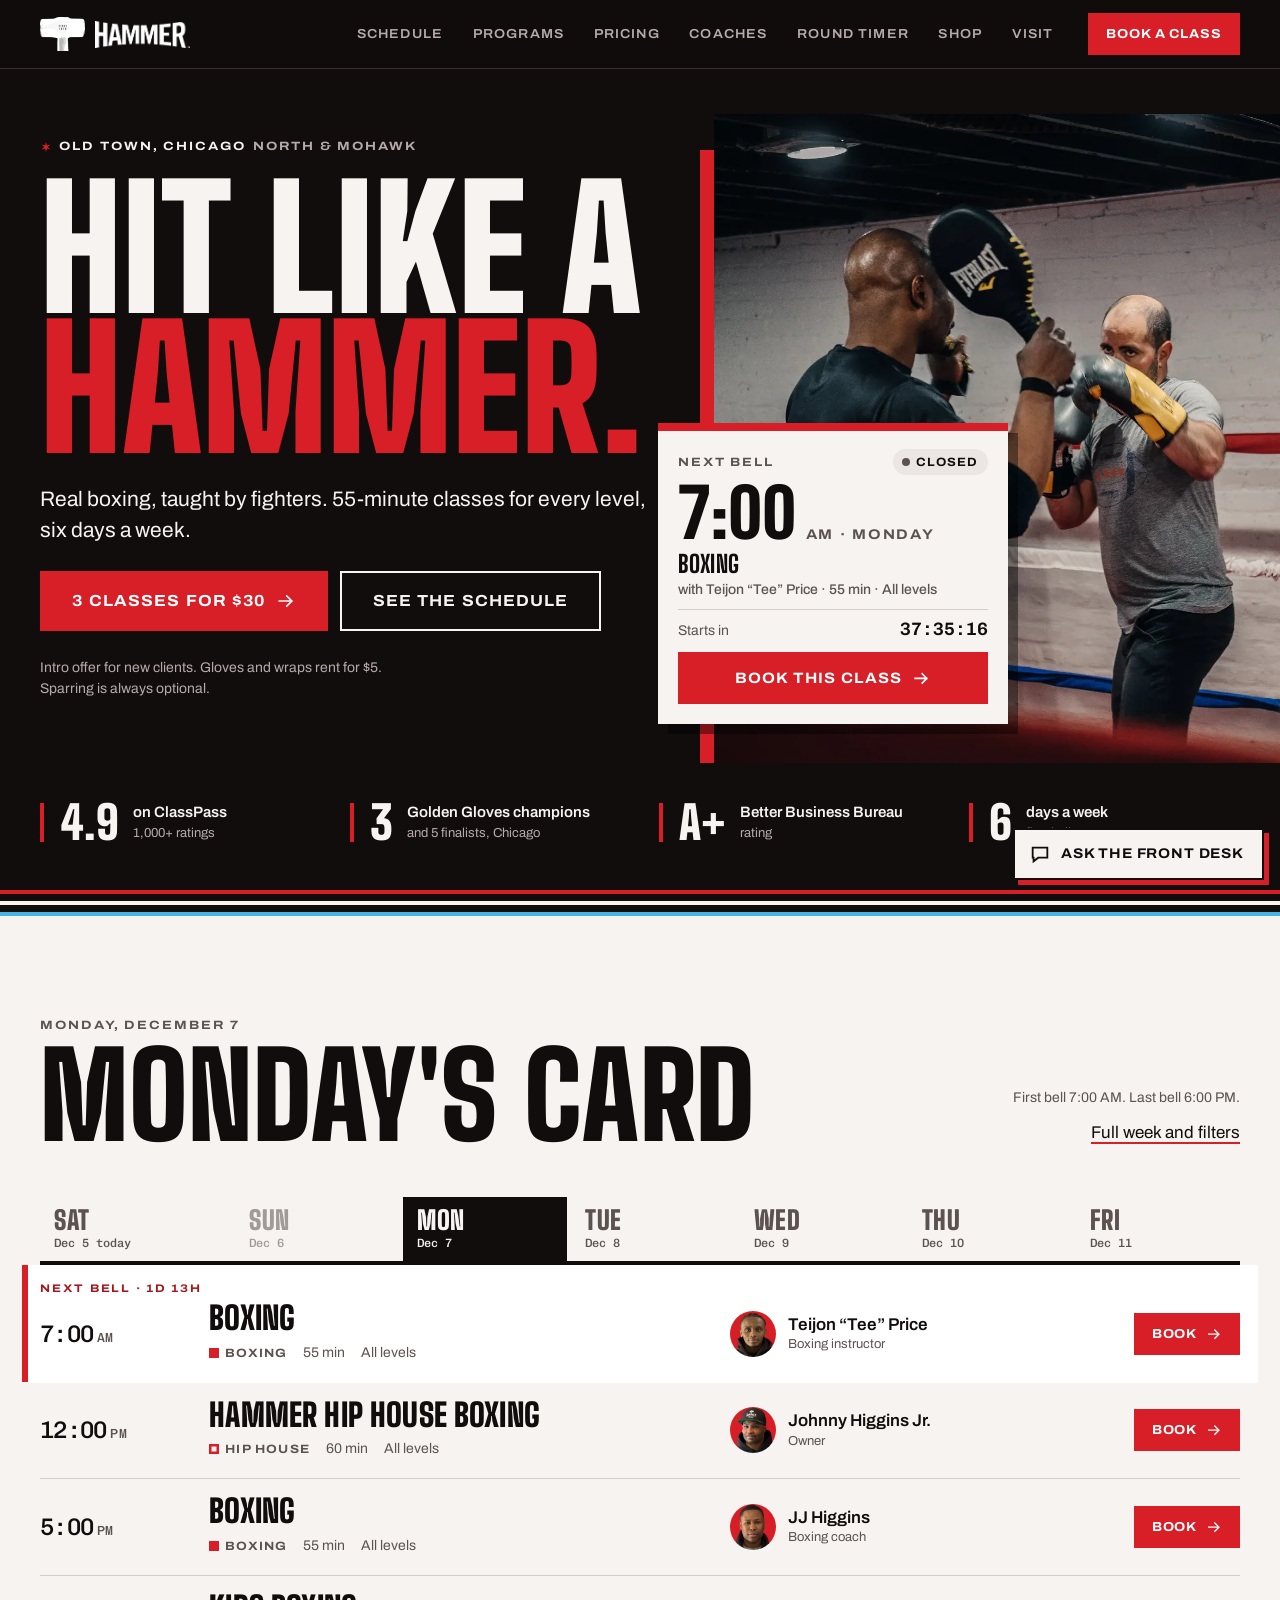
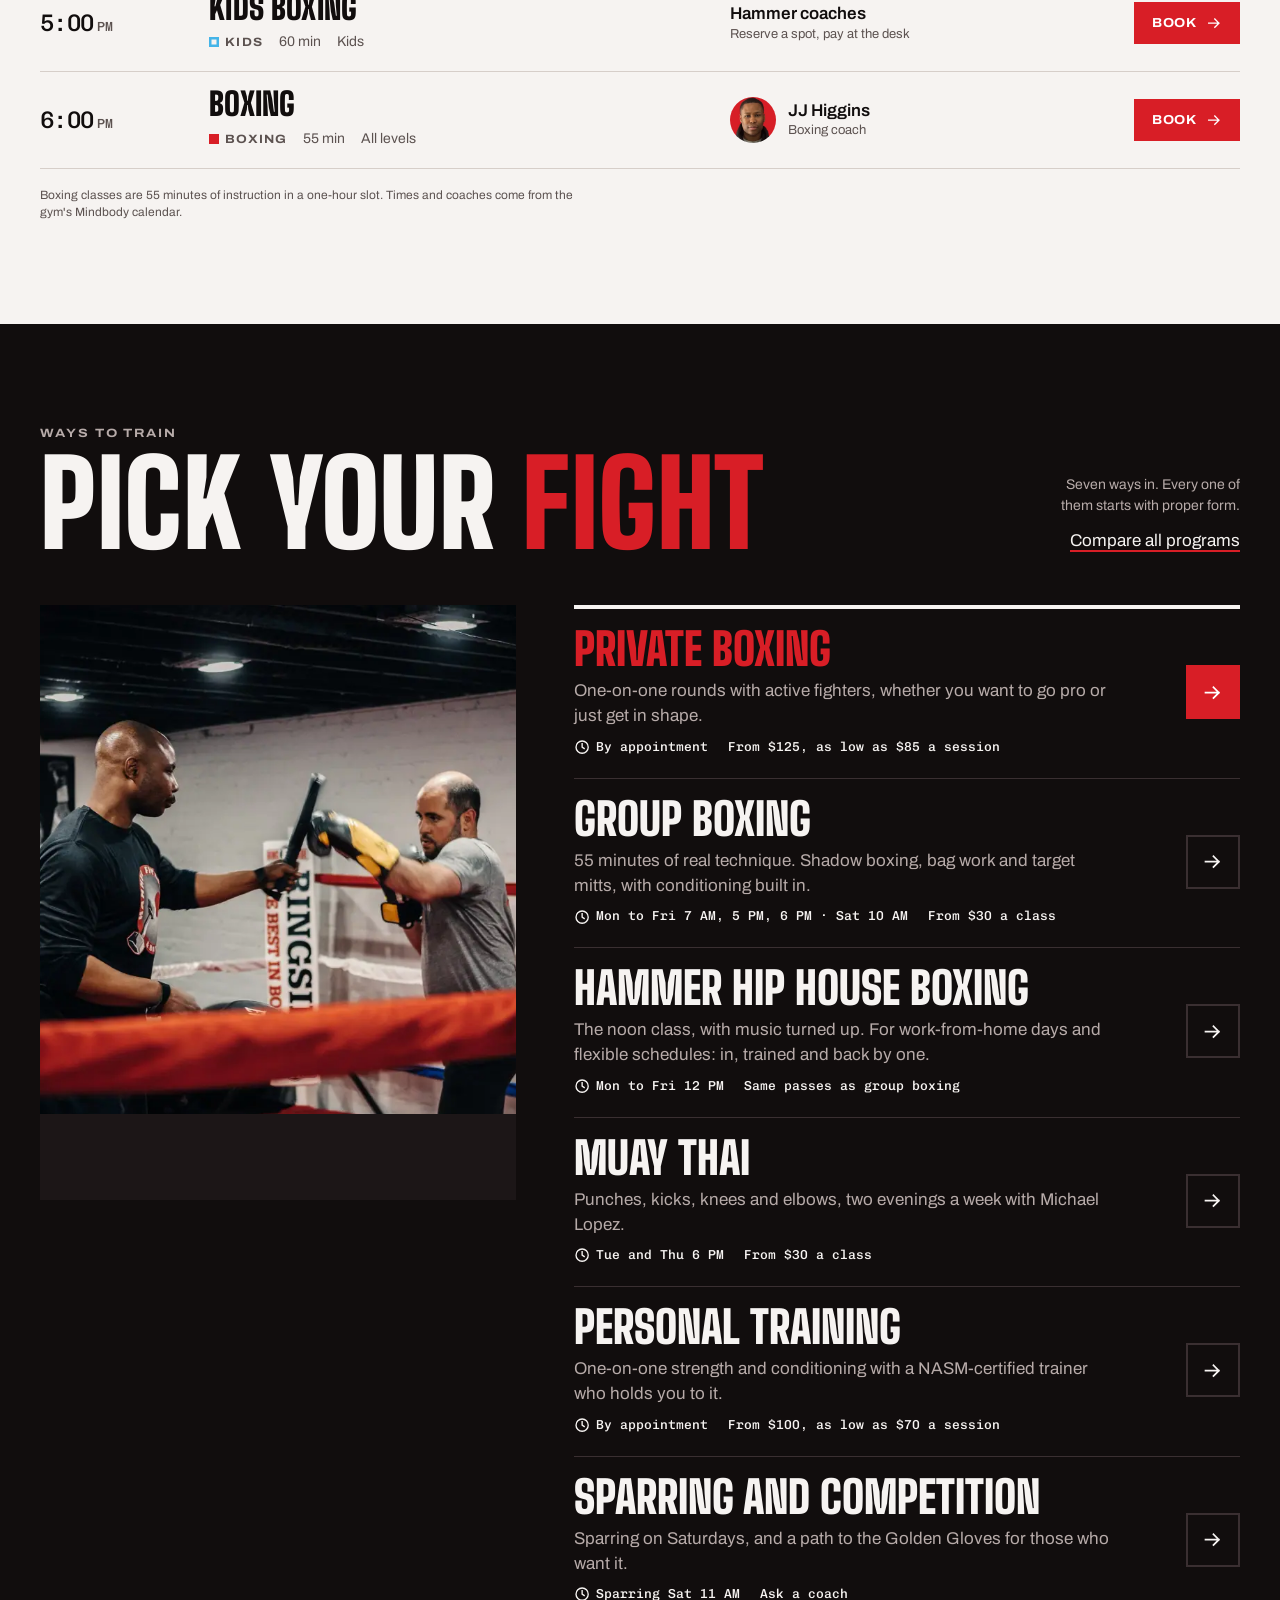
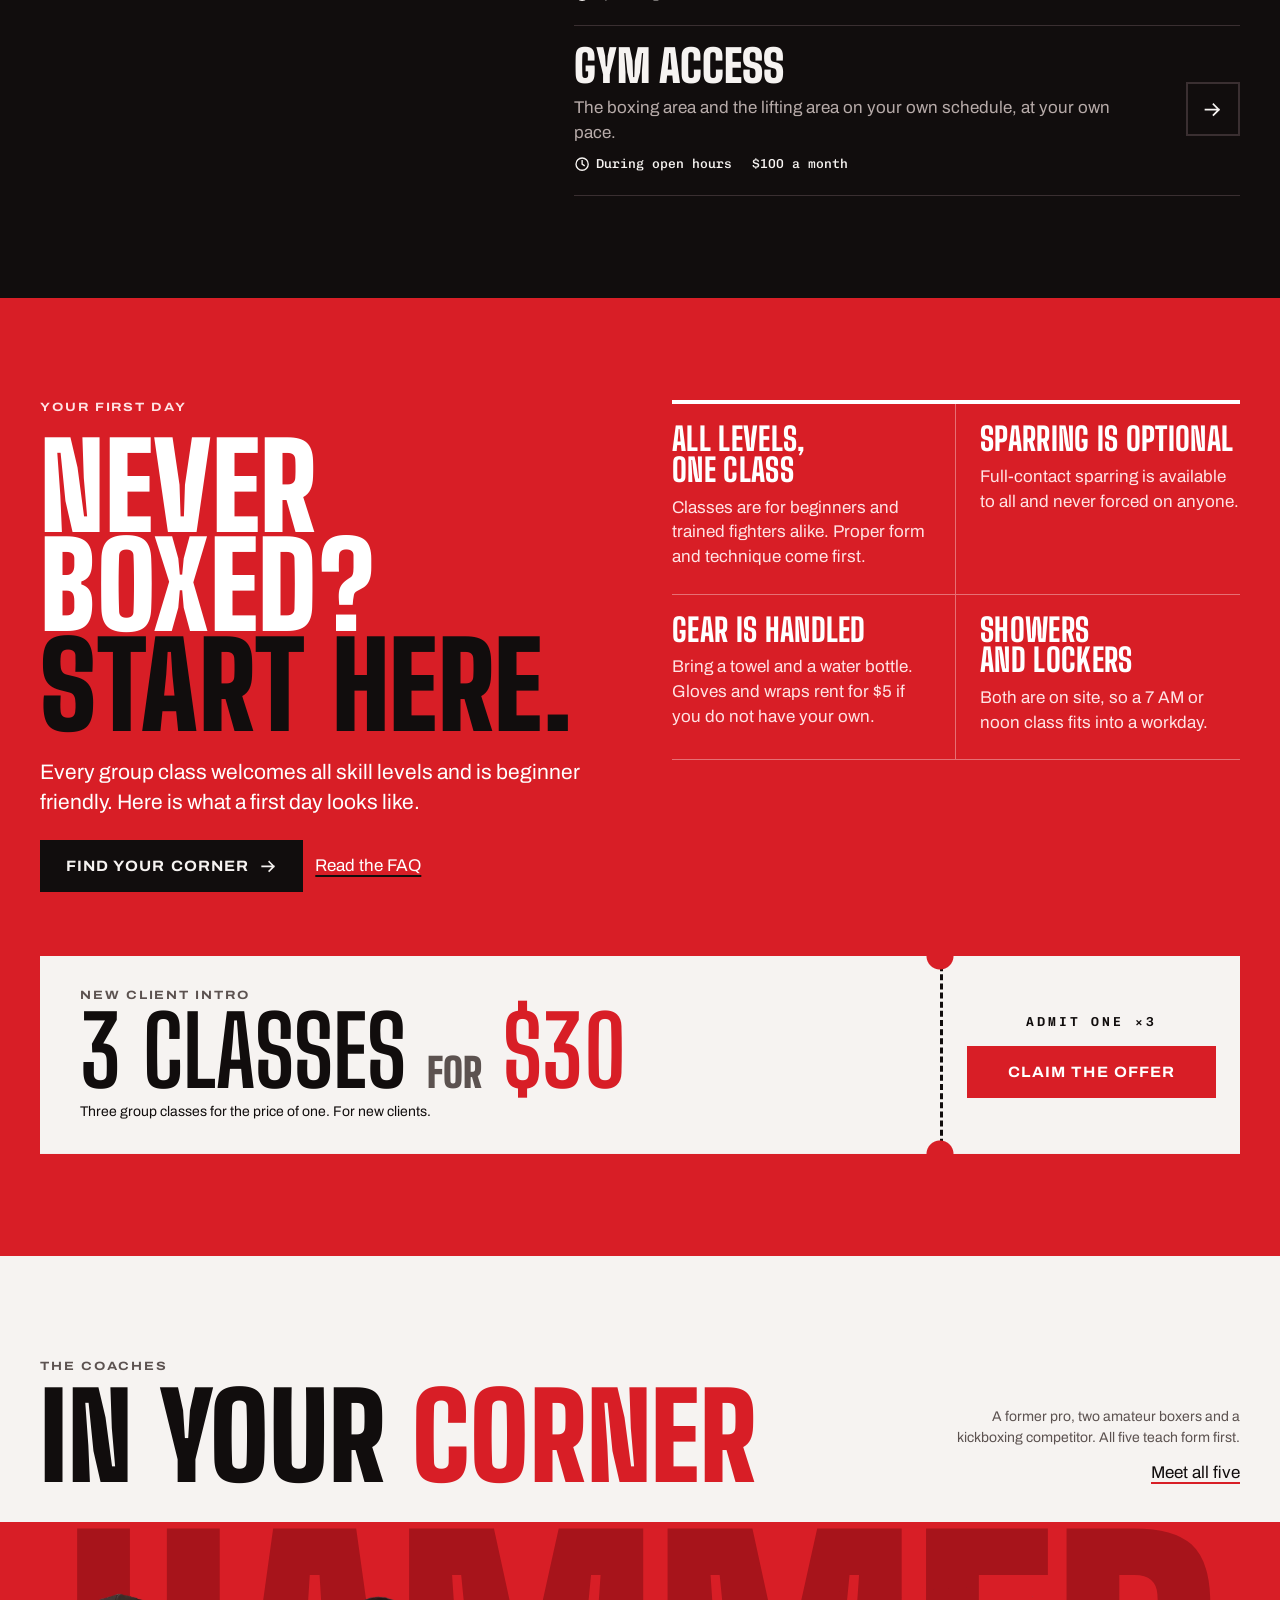
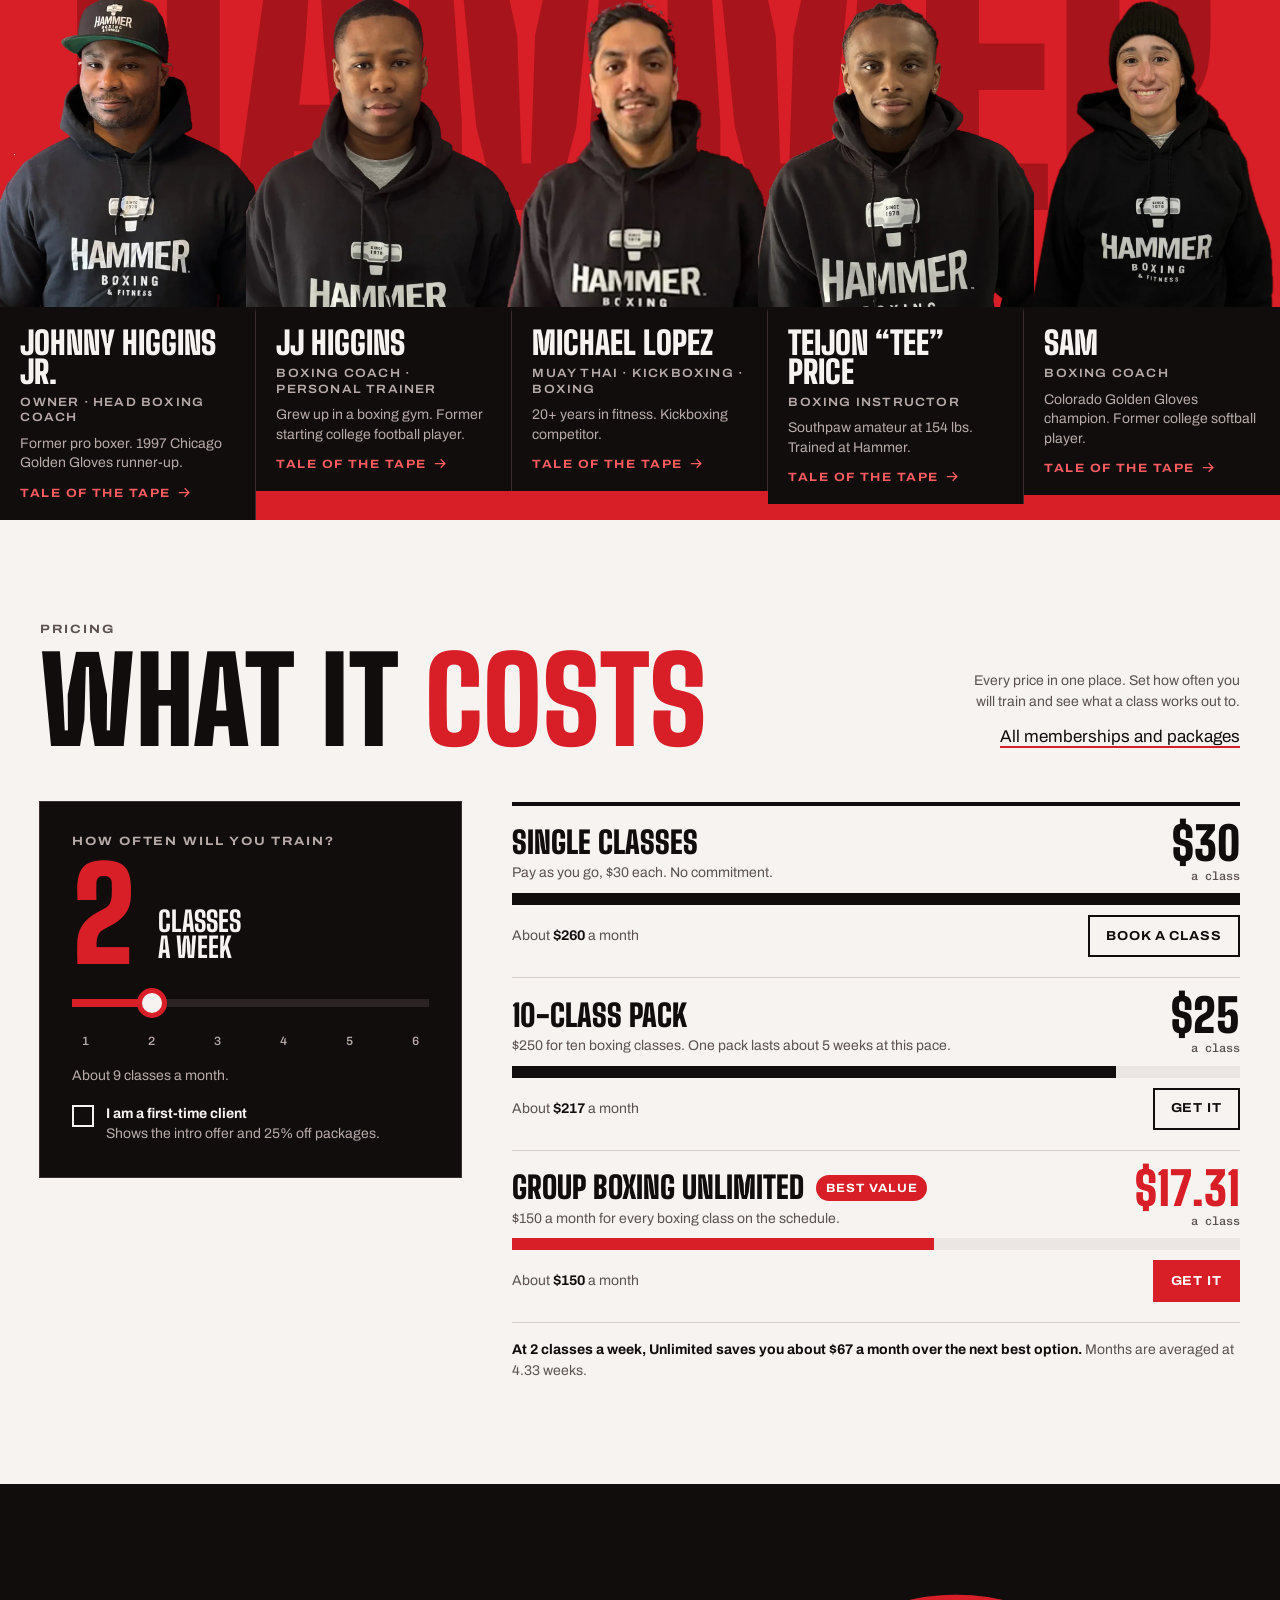
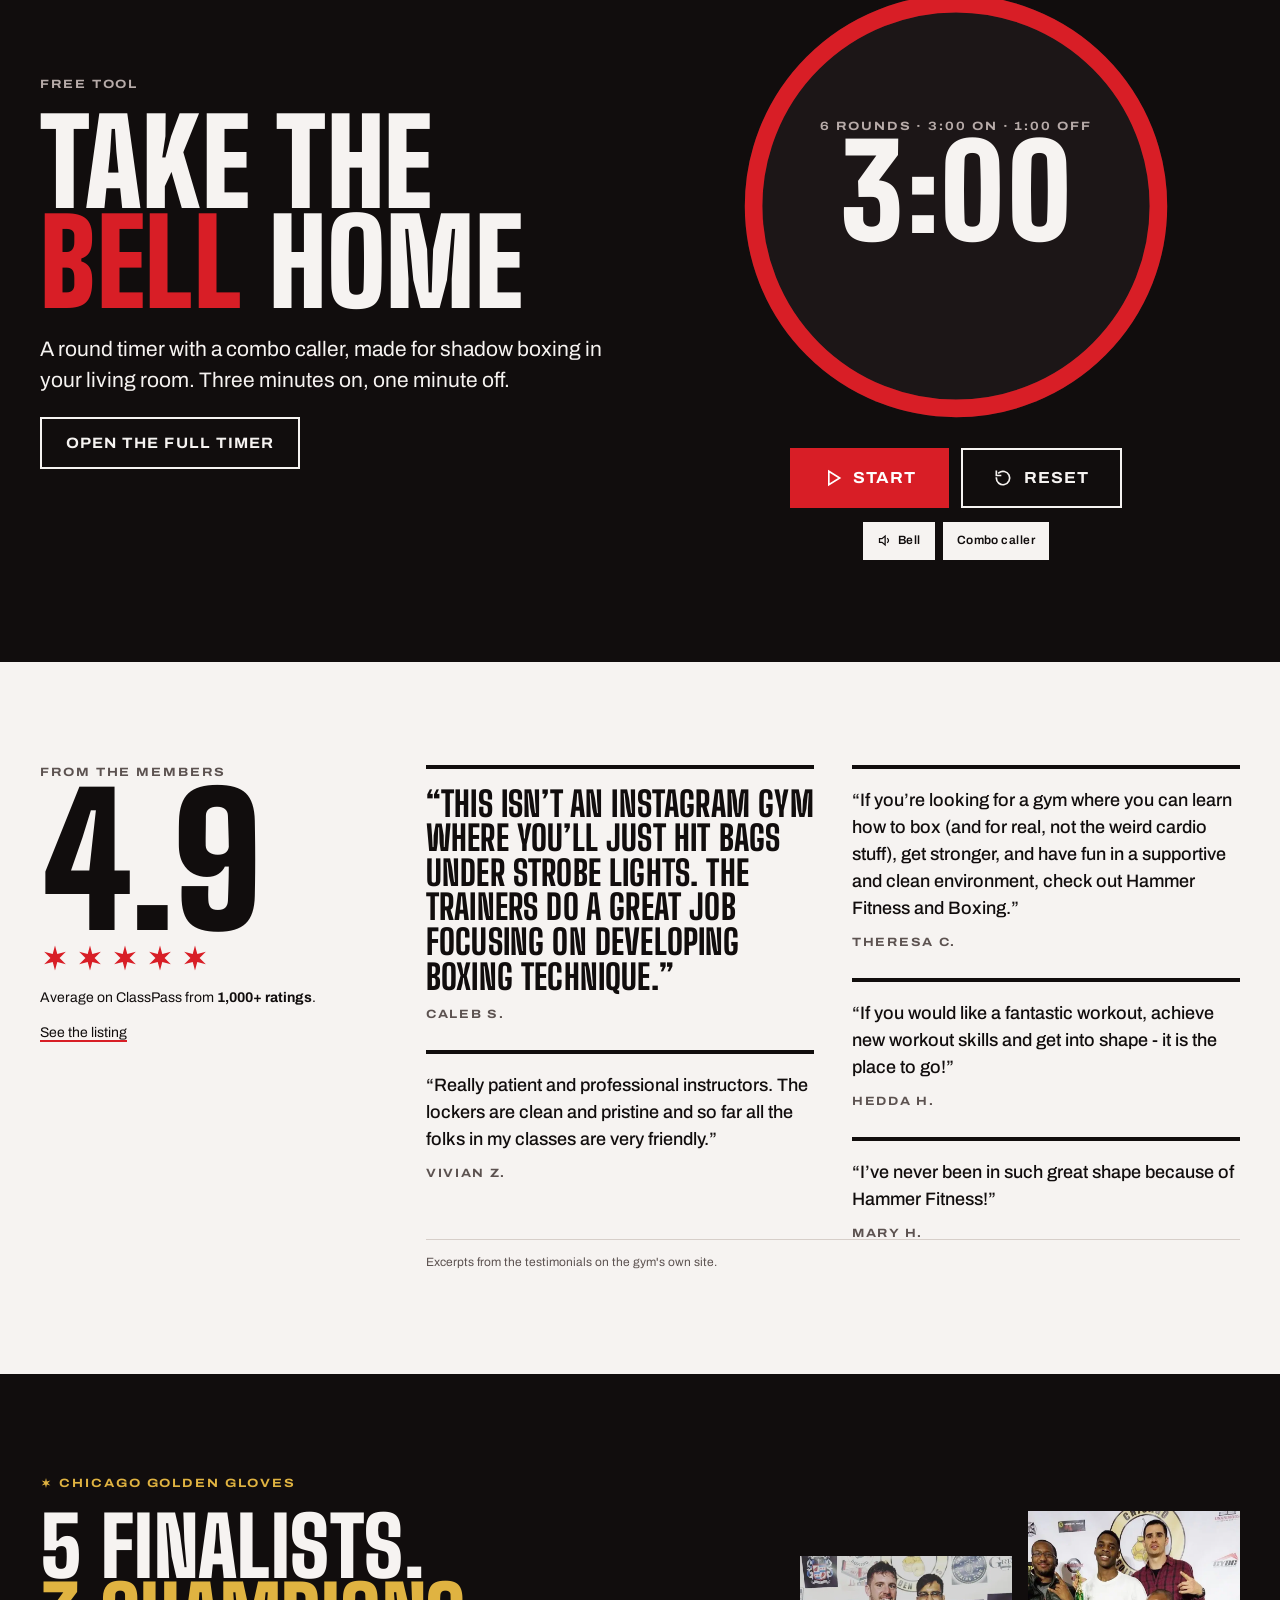
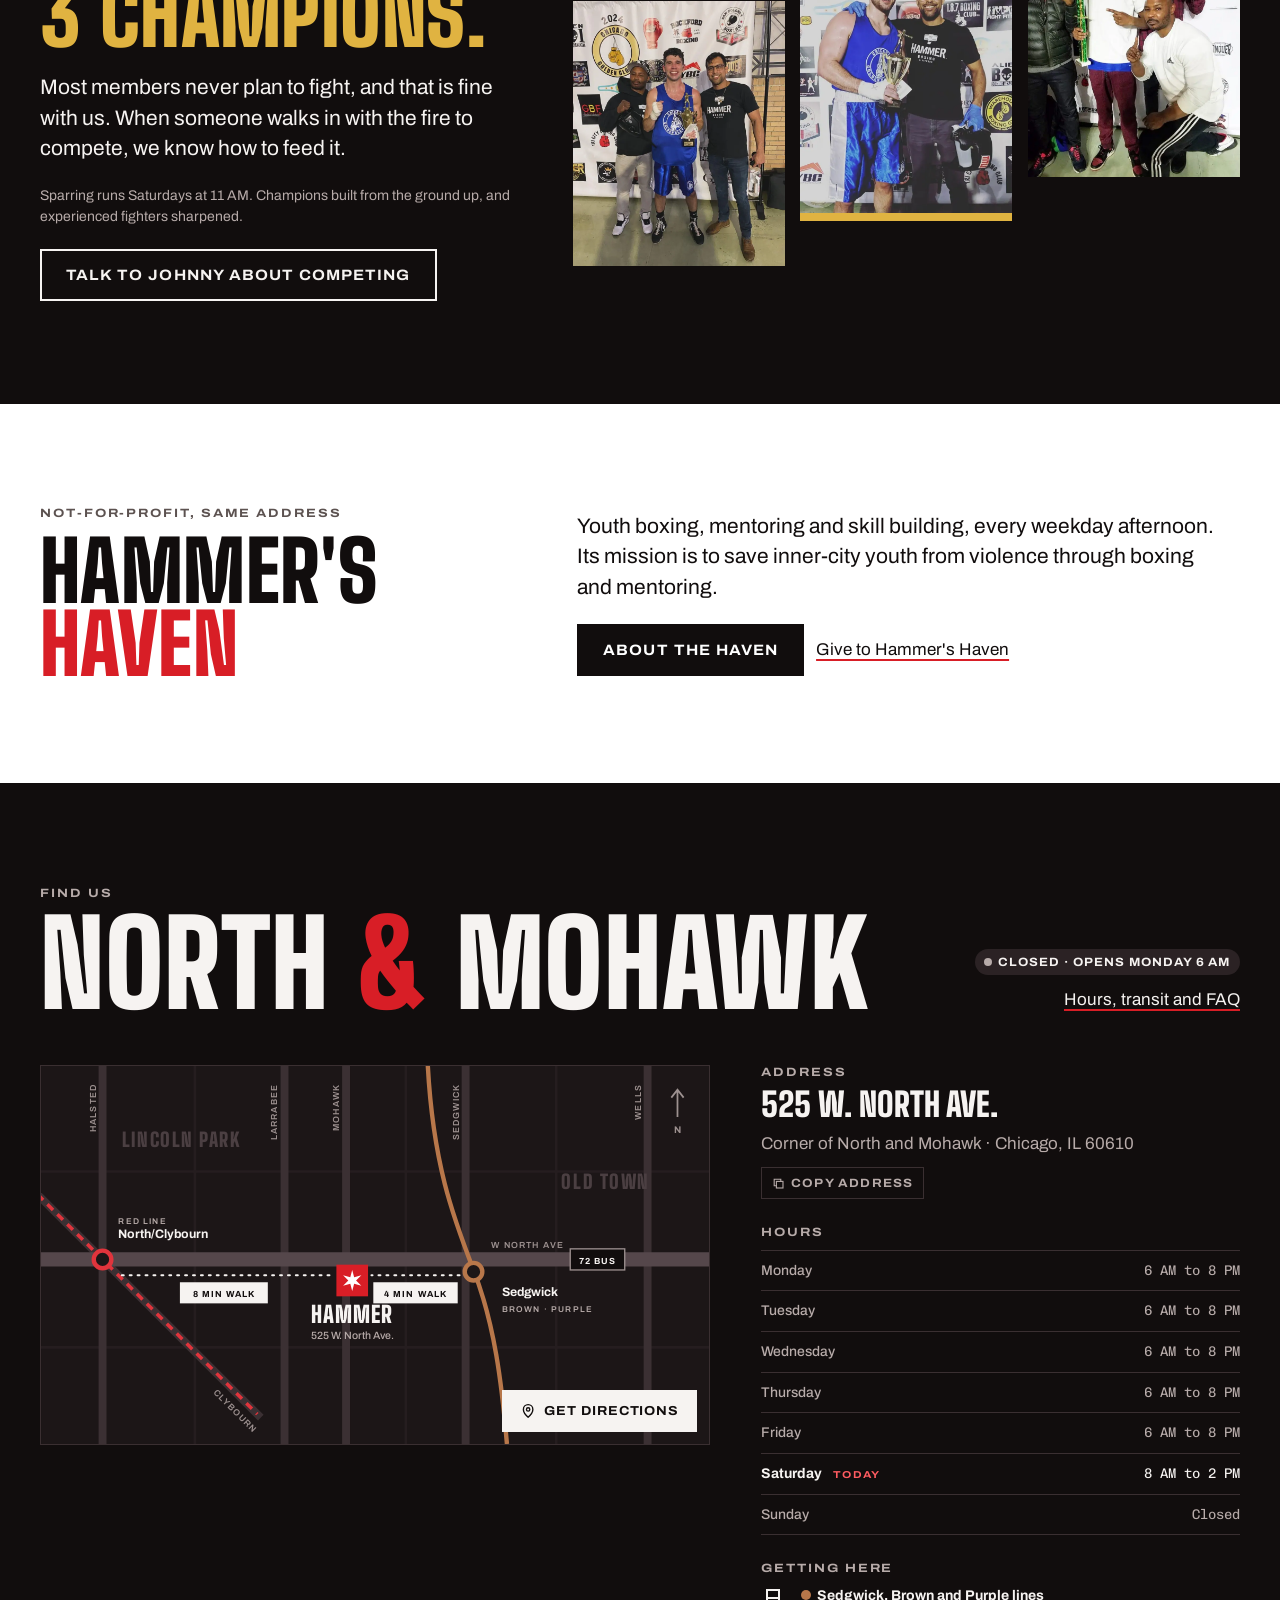
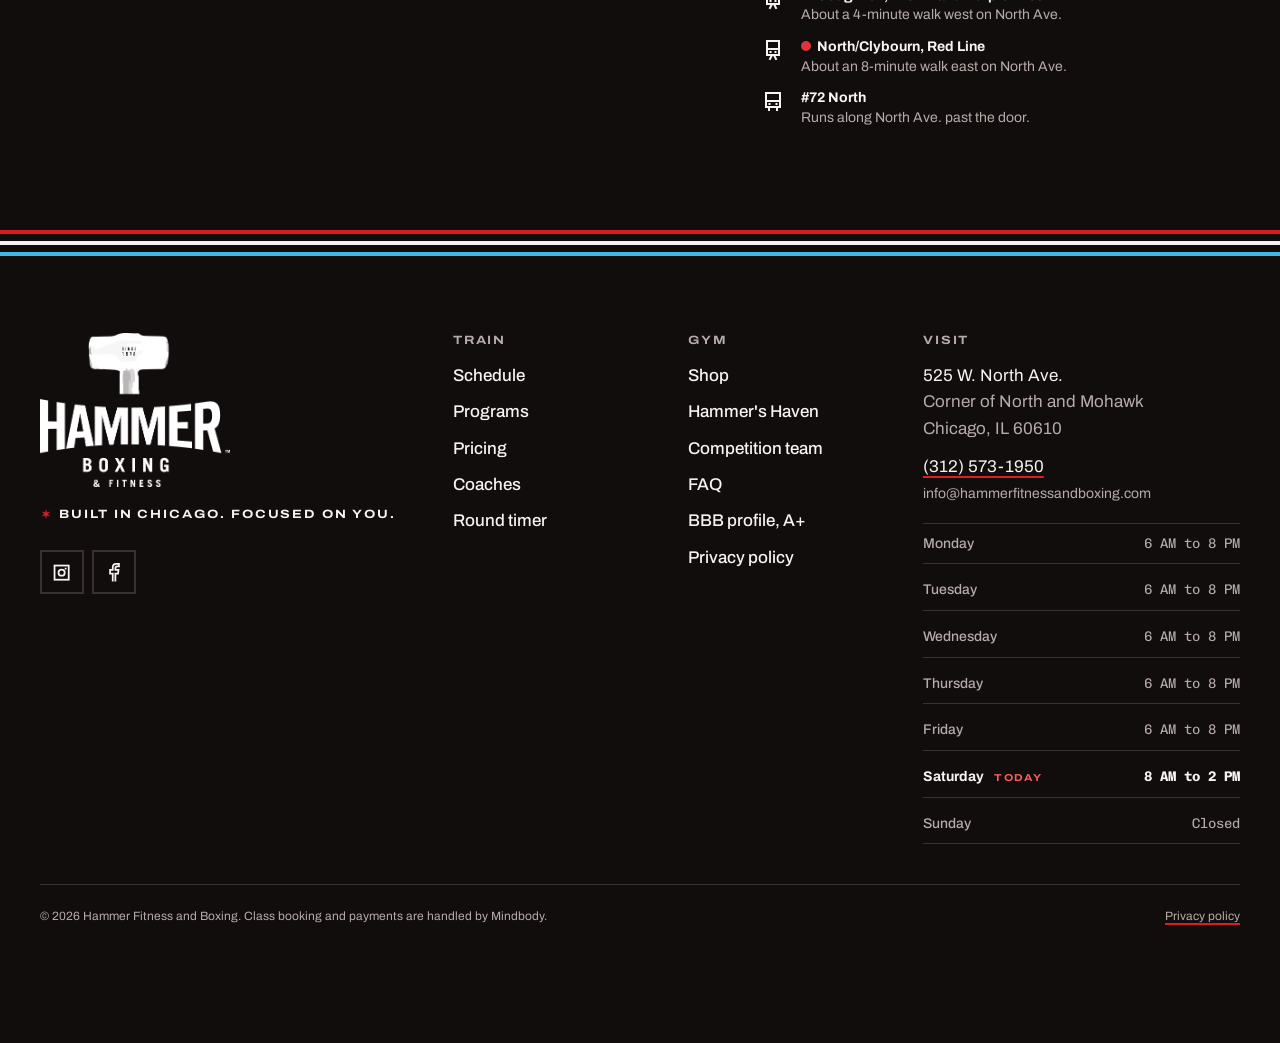
==== commit d34f094b: "Add Sam to the coaches: profile, photo, avatar, five-coach layout and copy Co-Authored-By: Claude So" ====
--- a/docs/index.html
+++ b/docs/index.html
@@ -468,7 +468,7 @@
 .corner__head .sec-head { margin-bottom: clamp(20px, 3vw, 36px); }
 .wall { background: var(--red); position: relative; overflow: hidden; }
 .wall__ghost { position: absolute; left: 50%; top: 2%; transform: translateX(-50%); font: 900 min(27.5vw, 500px)/.8 var(--display); color: var(--red-deep); white-space: nowrap; pointer-events: none; user-select: none; letter-spacing: -.01em; }
-.wall__row { position: relative; width: min(100%, 1400px); margin-inline: auto; display: grid; grid-template-columns: repeat(4, minmax(0, 1fr)); align-items: stretch; padding-top: clamp(20px, 5vw, 80px); }
+.wall__row { position: relative; width: min(100%, 1400px); margin-inline: auto; display: grid; grid-template-columns: repeat(var(--n, 4), minmax(0, 1fr)); align-items: stretch; padding-top: clamp(20px, 5vw, 80px); }
 .fighter { display: grid; grid-template-rows: auto 1fr; text-align: left; color: var(--paper); position: relative; min-width: 0; }
 .fighter__img { width: 108%; max-width: none; margin-inline: -4%; height: auto; aspect-ratio: 820 / 951; object-fit: contain; object-position: bottom center; transform-origin: 50% 100%; transition: transform .32s cubic-bezier(.2, .7, .2, 1); position: relative; z-index: 1; }
 .fighter:hover .fighter__img, .fighter:focus-visible .fighter__img { transform: scale(1.045); }
@@ -1241,8 +1241,8 @@
           <h2 class="h-xl">In your <em>corner</em></h2>
         </div>
         <div class="sec-head__aside">
-          <p class="small muted">A former pro, an active amateur, a kickboxing competitor and a college athlete. All four teach form first.</p>
-          <a class="link" href="#coaches" data-route="coaches">Meet all four</a>
+          <p class="small muted">A former pro, two amateur boxers and a kickboxing competitor. All five teach form first.</p>
+          <a class="link" href="#coaches" data-route="coaches">Meet all five</a>
         </div>
       </div>
     </div>
@@ -1481,7 +1481,7 @@
     <div class="wrap">
       <p class="label">Coaches</p>
       <h1 class="h-xl">In your <em>corner</em></h1>
-      <p class="lede">A former pro, his son, a kickboxing competitor and a rising southpaw. Every one of them teaches form first.</p>
+      <p class="lede">A former pro, his son, a kickboxing competitor, a rising southpaw and a Colorado Golden Gloves champion. Every one of them teaches form first.</p>
     </div>
   </div>
   <div class="wall" data-wall="ghost"></div>
@@ -1850,8 +1850,26 @@
     ],
     privates: ['boxing'],
   },
+  sam: {
+    say: 'a boxing coach and Colorado Golden Gloves champion',
+    id: 'sam', name: 'Sam', first: 'Sam', last: '', role: 'Boxing coach',
+    img: 'img/coach-sam.webp', ava: 'img/ava-sam.webp',
+    fact: 'Colorado Golden Gloves champion. Former college softball player.',
+    tape: [
+      ['Corner', 'Boxing coach'],
+      ['Amateur', 'Colorado Golden Gloves champion'],
+      ['Style', 'Technique first, with a Mexican style flair'],
+      ['Background', 'College softball'],
+      ['Teaches', 'Boxing, private boxing'],
+    ],
+    bio: [
+      'Sam is an amateur boxer and Colorado Golden Gloves champion who coaches boxing with a focus on technique, with a Mexican style flair. Sessions pair technical work with conditioning, so clients improve as boxers while building strength and endurance.',
+      'Her athletic roots go back to college softball. Training as an athlete her whole life built the discipline and competitive drive she brings to every round in the ring. Whether you are lacing up gloves for the first time, sharpening your technique or getting ready for your first bout, Sam will coach you, push you and help you fall in love with boxing too.',
+    ],
+    privates: ['boxing'],
+  },
 };
-const COACH_ORDER = ['johnny', 'jj', 'lopez', 'tee'];
+const COACH_ORDER = ['johnny', 'jj', 'lopez', 'tee', 'sam'];
 
 const CLASS_TYPES = {
   boxing: {
@@ -2908,7 +2926,7 @@
 function coachWeekLine(id) { return coachWeek(id).map((g) => `${g.type.name}: ${joinDays(g.days)} ${clock(g.t).short}`); }
 
 function wallMarkup(ghost) {
-  return `${ghost ? '<div class="wall__ghost" aria-hidden="true">HAMMER</div>' : ''}<div class="wall__row">${COACH_ORDER.map((id) => { const c = COACHES[id];
+  return `${ghost ? '<div class="wall__ghost" aria-hidden="true">HAMMER</div>' : ''}<div class="wall__row" style="--n:${COACH_ORDER.length}">${COACH_ORDER.map((id) => { const c = COACHES[id];
     return `<button class="fighter" type="button" data-action="coach-open" data-id="${id}" aria-label="${esc(c.name)}, ${esc(c.role)}. Open tale of the tape.">
         <img class="fighter__img" src="${c.img}" width="820" height="951" loading="lazy" alt="">
         <span class="fighter__plate"><span class="fighter__name">${esc(c.name)}</span><span class="fighter__role">${esc(c.role)}</span>
@@ -2930,7 +2948,7 @@
 function renderCoachModal(id) {
   const c = COACHES[id]; const host = $('[data-coachcard]'); if (!c || !host) return;
   host.innerHTML = `<div class="tapecard">
-      <div class="tapecard__photo on-red"><img src="${c.img}" width="820" height="951" alt="${esc(c.name)}"><span class="tapecard__ghost" aria-hidden="true">${esc(c.last)}</span></div>
+      <div class="tapecard__photo on-red"><span class="tapecard__ghost" aria-hidden="true">${esc(c.last || c.first)}</span><img src="${c.img}" width="820" height="951" alt="${esc(c.name)}"></div>
       <div class="tapecard__body">
         <header class="sheet__head sheet__head--flat"><div><p class="label">Tale of the tape</p><h2 class="h-l" id="coach-title">${esc(c.name)}</h2></div>
           <button class="iconbtn" type="button" data-action="overlay-close" aria-label="Close">${icon('x')}</button></header>
@@ -2944,7 +2962,7 @@
   const host = $('[data-coaches]'); if (!host) return;
   host.innerHTML = COACH_ORDER.map((id, i) => { const c = COACHES[id];
     return `<article class="coach ${i % 2 ? 'coach--flip' : ''}" id="coach-${id}">
-        <div class="coach__photo on-red"><span class="coach__ghost" aria-hidden="true">${esc(c.last)}</span><img src="${c.img}" width="820" height="951" loading="lazy" alt="${esc(c.name)}, ${esc(c.role)}"></div>
+        <div class="coach__photo on-red"><span class="coach__ghost" aria-hidden="true">${esc(c.last || c.first)}</span><img src="${c.img}" width="820" height="951" loading="lazy" alt="${esc(c.name)}, ${esc(c.role)}"></div>
         <div class="coach__body">
           <p class="label">${esc(c.role)}</p>
           <h2 class="h-l">${esc(c.name)}</h2>
@@ -3287,7 +3305,7 @@
   const book = (c, label) => ({ label: label || 'Book this class', action: 'book', data: { class: c.key } });
   const route = (label, r, scroll) => ({ label, route: r, scroll });
 
-  const coachId = has('johnny', 'owner') ? 'johnny' : has(' jj ') ? 'jj' : has('michael', 'lopez') ? 'lopez' : (has(' tee ', 'teijon') && !has('shirt')) ? 'tee' : null;
+  const coachId = has('johnny', 'owner') ? 'johnny' : has(' jj ') ? 'jj' : has('michael', 'lopez') ? 'lopez' : (has(' tee ', 'teijon') && !has('shirt')) ? 'tee' : has(' sam ') ? 'sam' : null;
   if (coachId && !has('price', 'cost', 'how much')) {
     const c = COACHES[coachId]; const wk = coachWeekLine(coachId);
     return { text: `${c.name} is ${c.say}. ${c.fact} ${wk.length ? 'This week: ' + wk.join('; ') + '.' : ''}`, actions: [{ label: 'Tale of the tape', action: 'coach-open', data: { id: coachId } }, { label: `Classes with ${c.first}`, action: 'coach-classes', data: { id: coachId } }] };
@@ -3304,7 +3322,7 @@
       : 'Private boxing is one-on-one with active fighters: $125 for a single session, 5 for $500, 10 for $950, 20 for $1,800 or 40 for $3,400. First-time clients get 25% off packages. Give 24 hours’ notice to cancel, and use a package within 90 days.',
     actions: [{ label: 'Request a session', action: 'inquire', data: { kind: pt ? 'pt' : 'boxing' } }, route('See all pricing', 'pricing')] };
   }
-  if (has('coaches', 'trainers', 'instructors', 'who teaches', 'who coaches', 'staff', 'who are the')) return { text: 'Four coaches: ' + COACH_ORDER.map((id) => COACHES[id].name + ', ' + COACHES[id].say).join('; ') + '.', actions: [route('Meet the coaches', 'coaches')] };
+  if (has('coaches', 'trainers', 'instructors', 'who teaches', 'who coaches', 'staff', 'who are the')) return { text: ['Zero', 'One', 'Two', 'Three', 'Four', 'Five', 'Six', 'Seven', 'Eight'][COACH_ORDER.length] + ' coaches: ' + COACH_ORDER.map((id) => COACHES[id].name + ', ' + COACHES[id].say).join('; ') + '.', actions: [route('Meet the coaches', 'coaches')] };
   if (has('heavy bag', 'speed bag', 'what equipment', 'equipment do', 'facilit', 'amenit', 'what is inside', 'whats inside')) return { text: 'The gym has a full boxing ring, heavy bags, speed bags and a lifting area, plus showers and lockers.', actions: [route('See inside', 'visit')] };
   if (has('towel')) return { text: 'Bring your own towel. Sweat towels are not provided, but clean towels are for sale at the gym if you forget. There are showers and lockers.', actions: [route('Read the FAQ', 'visit', 'faq')] };
   if (has('water', 'fountain', 'bottle')) return { text: 'Bring a refillable bottle. The water fountains are no-touch bottle fillers.', actions: [] };
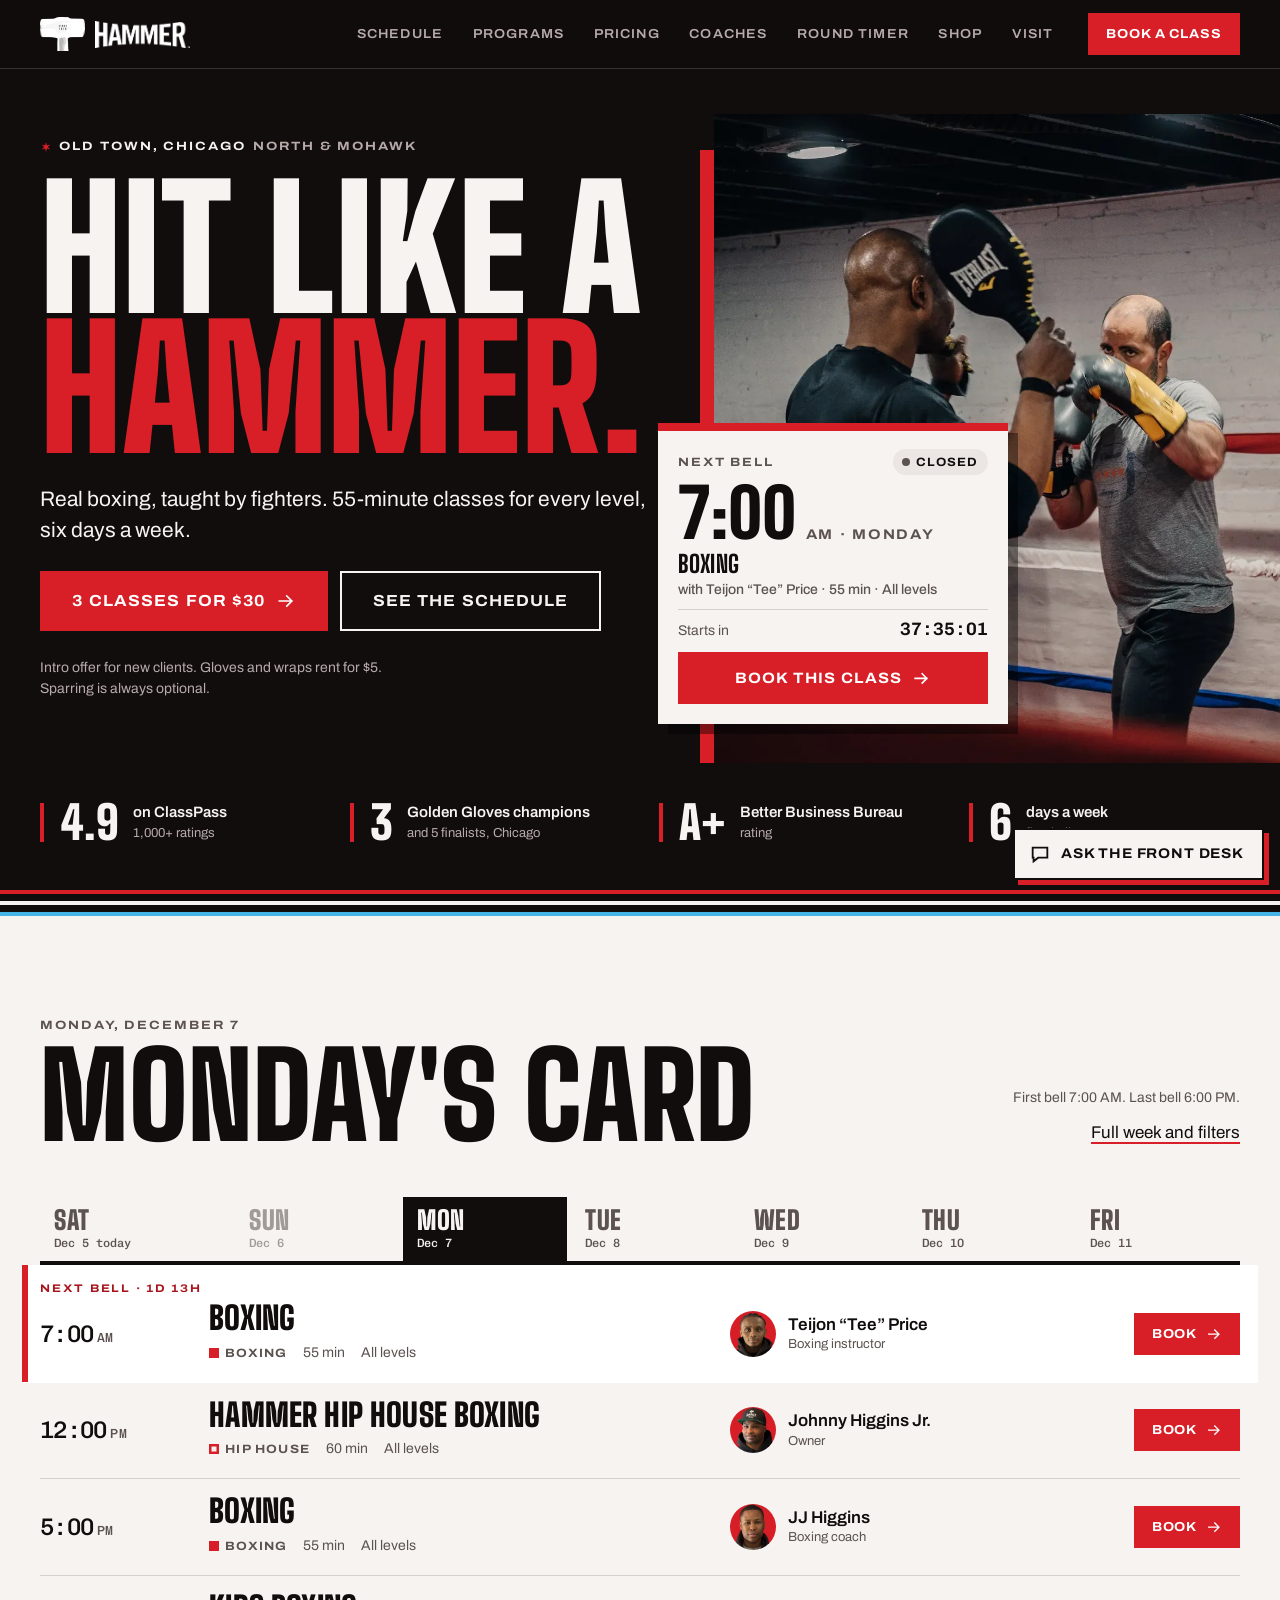
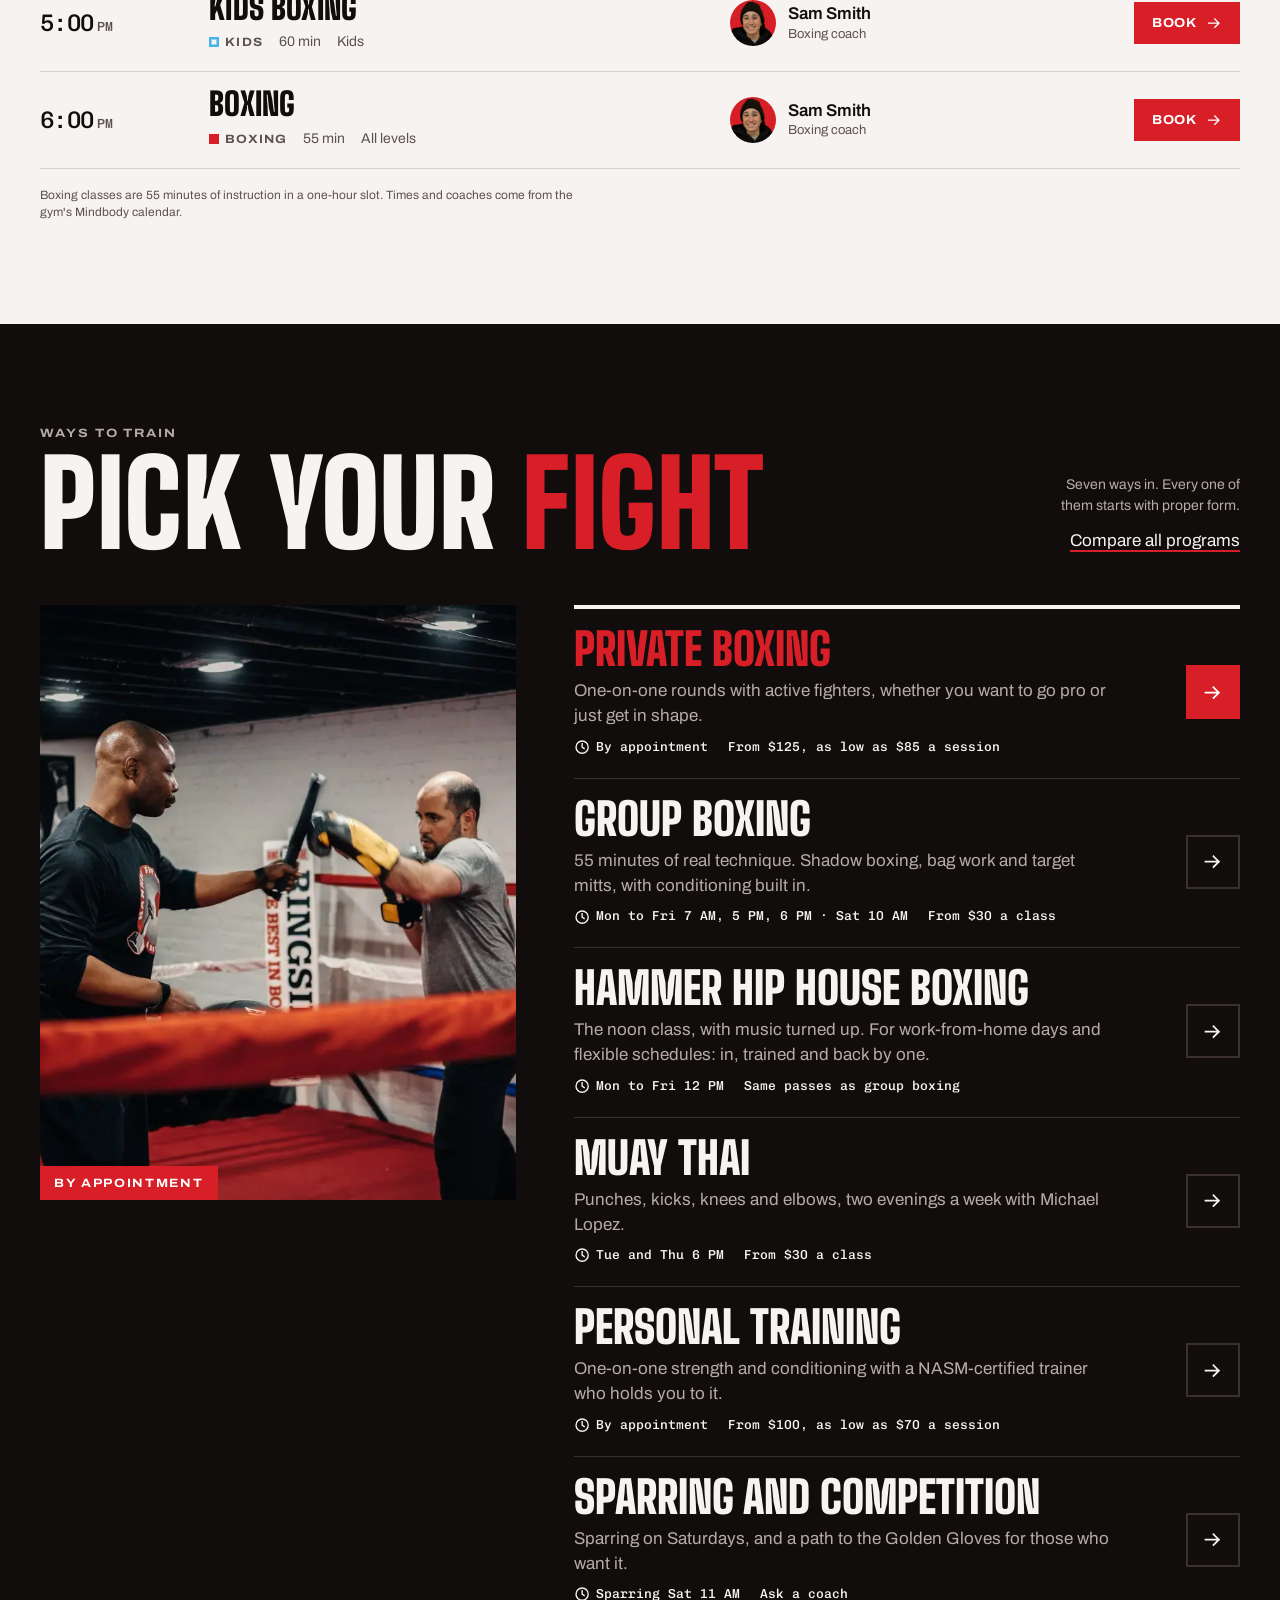
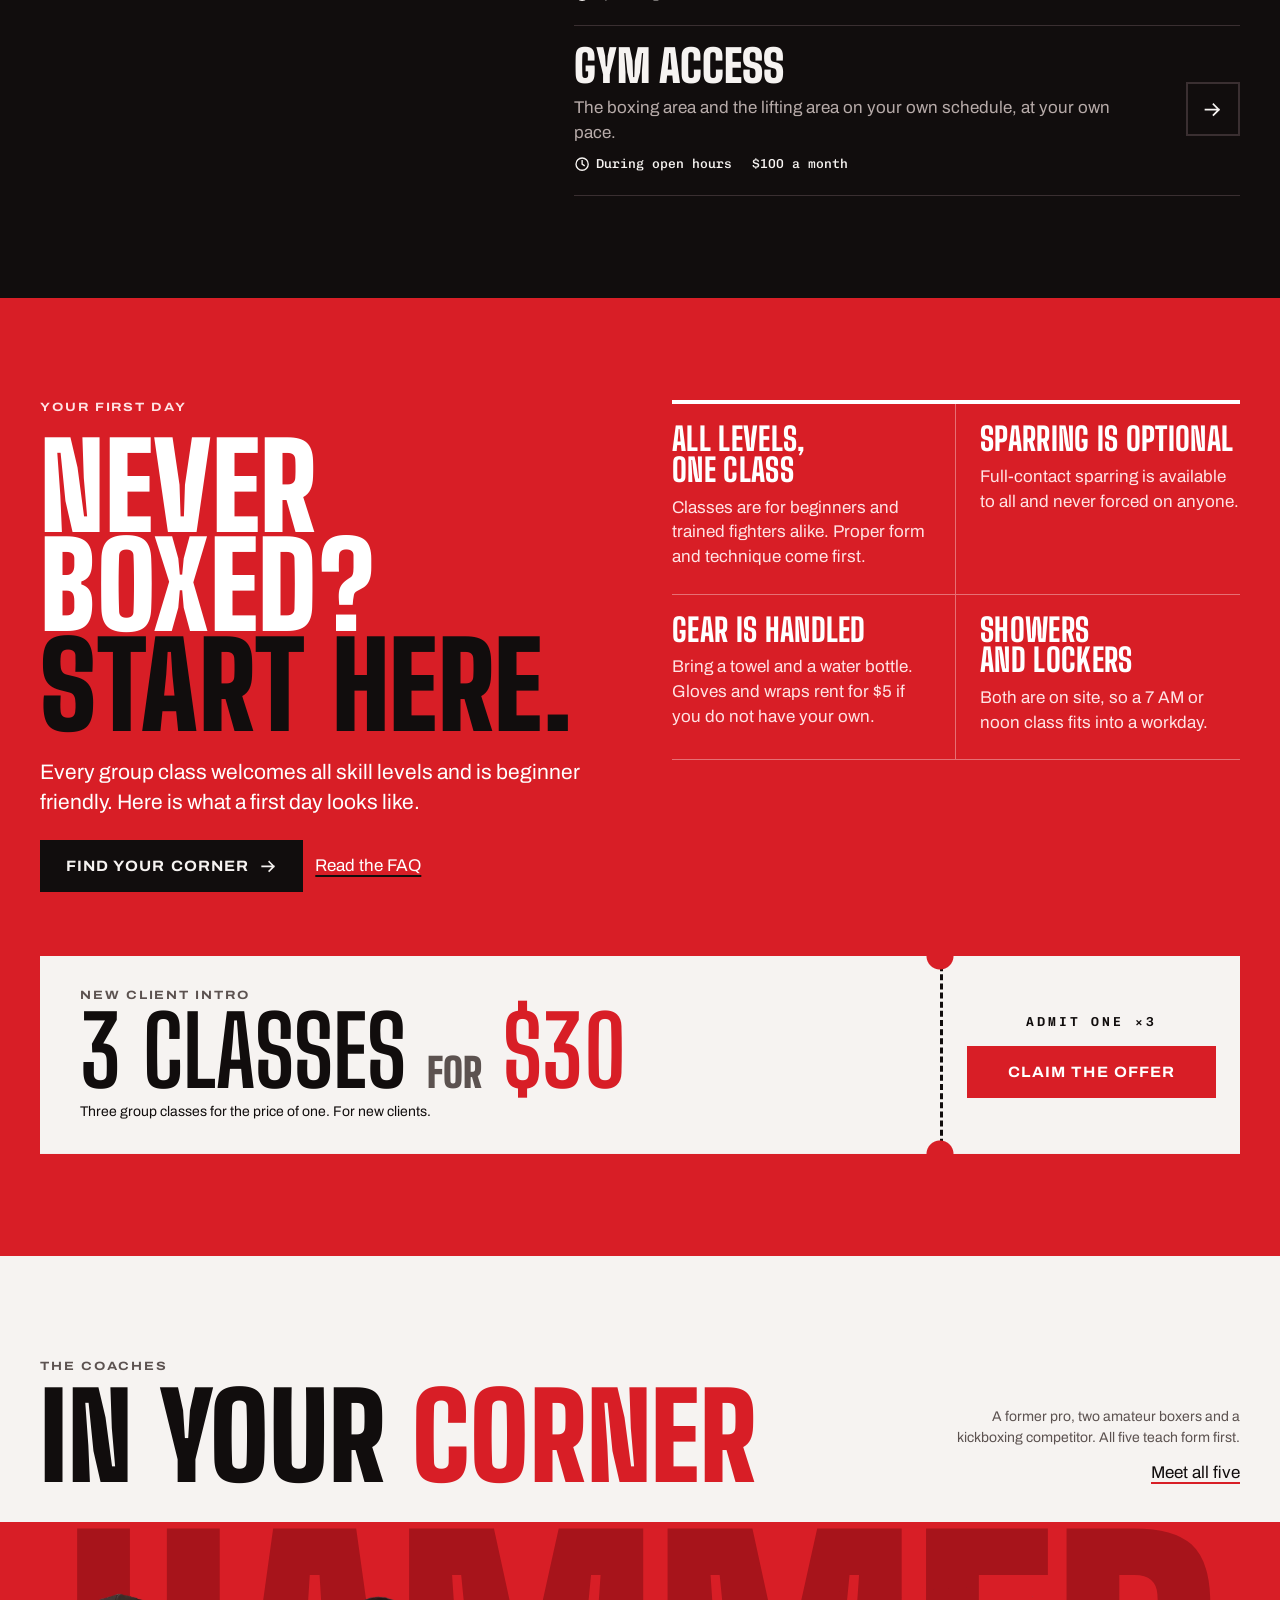
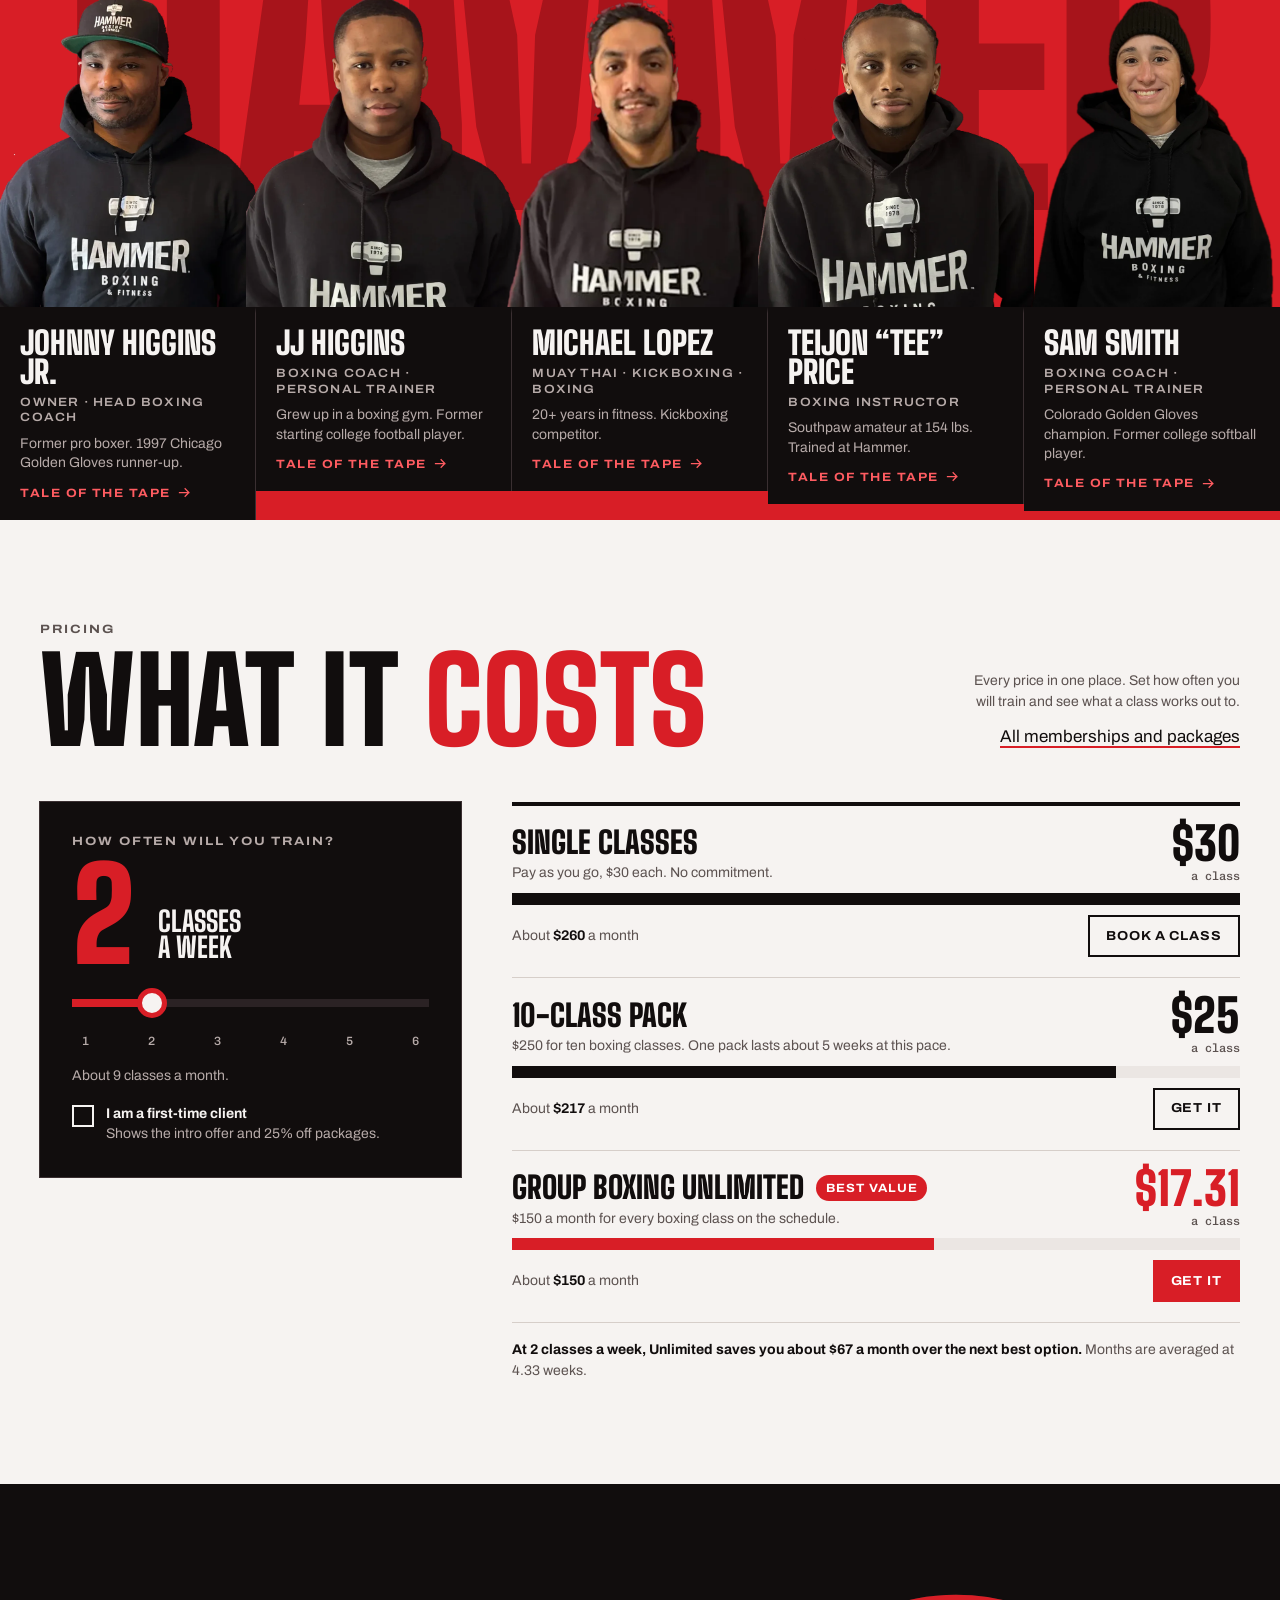
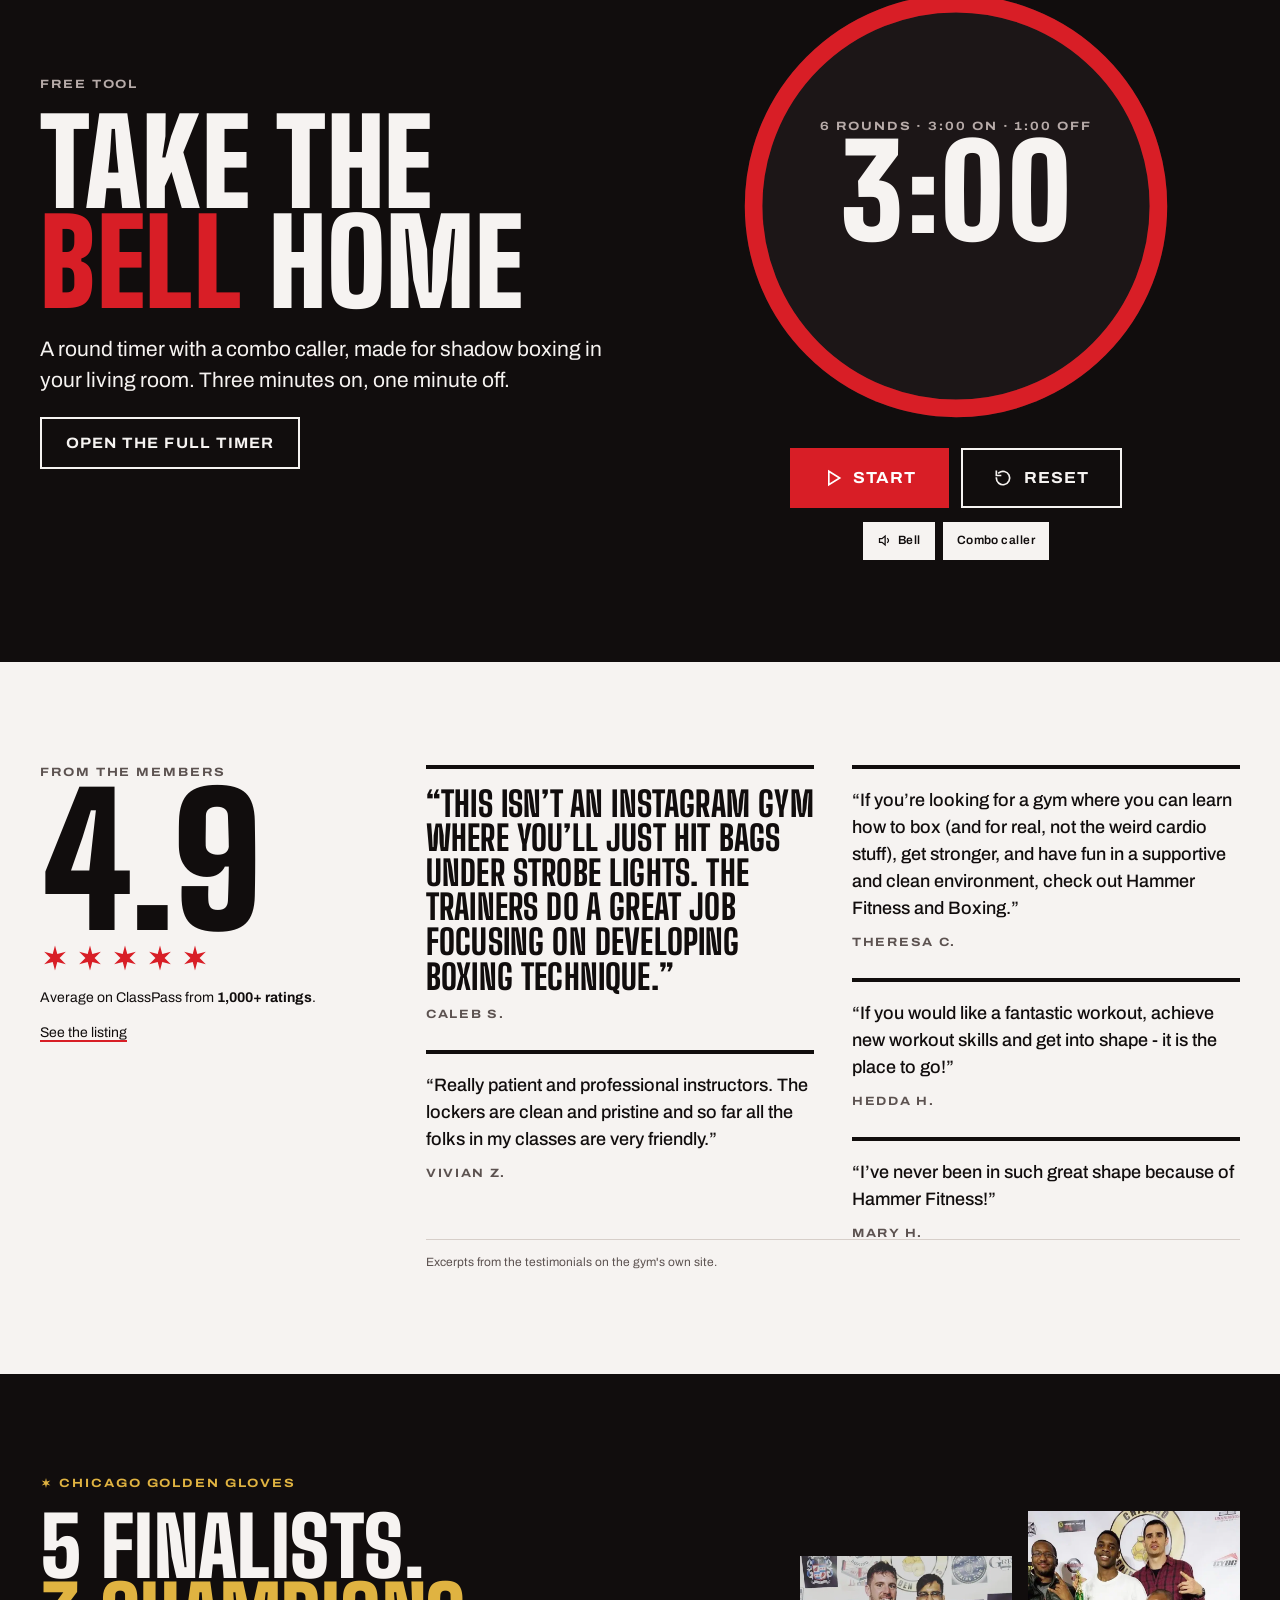
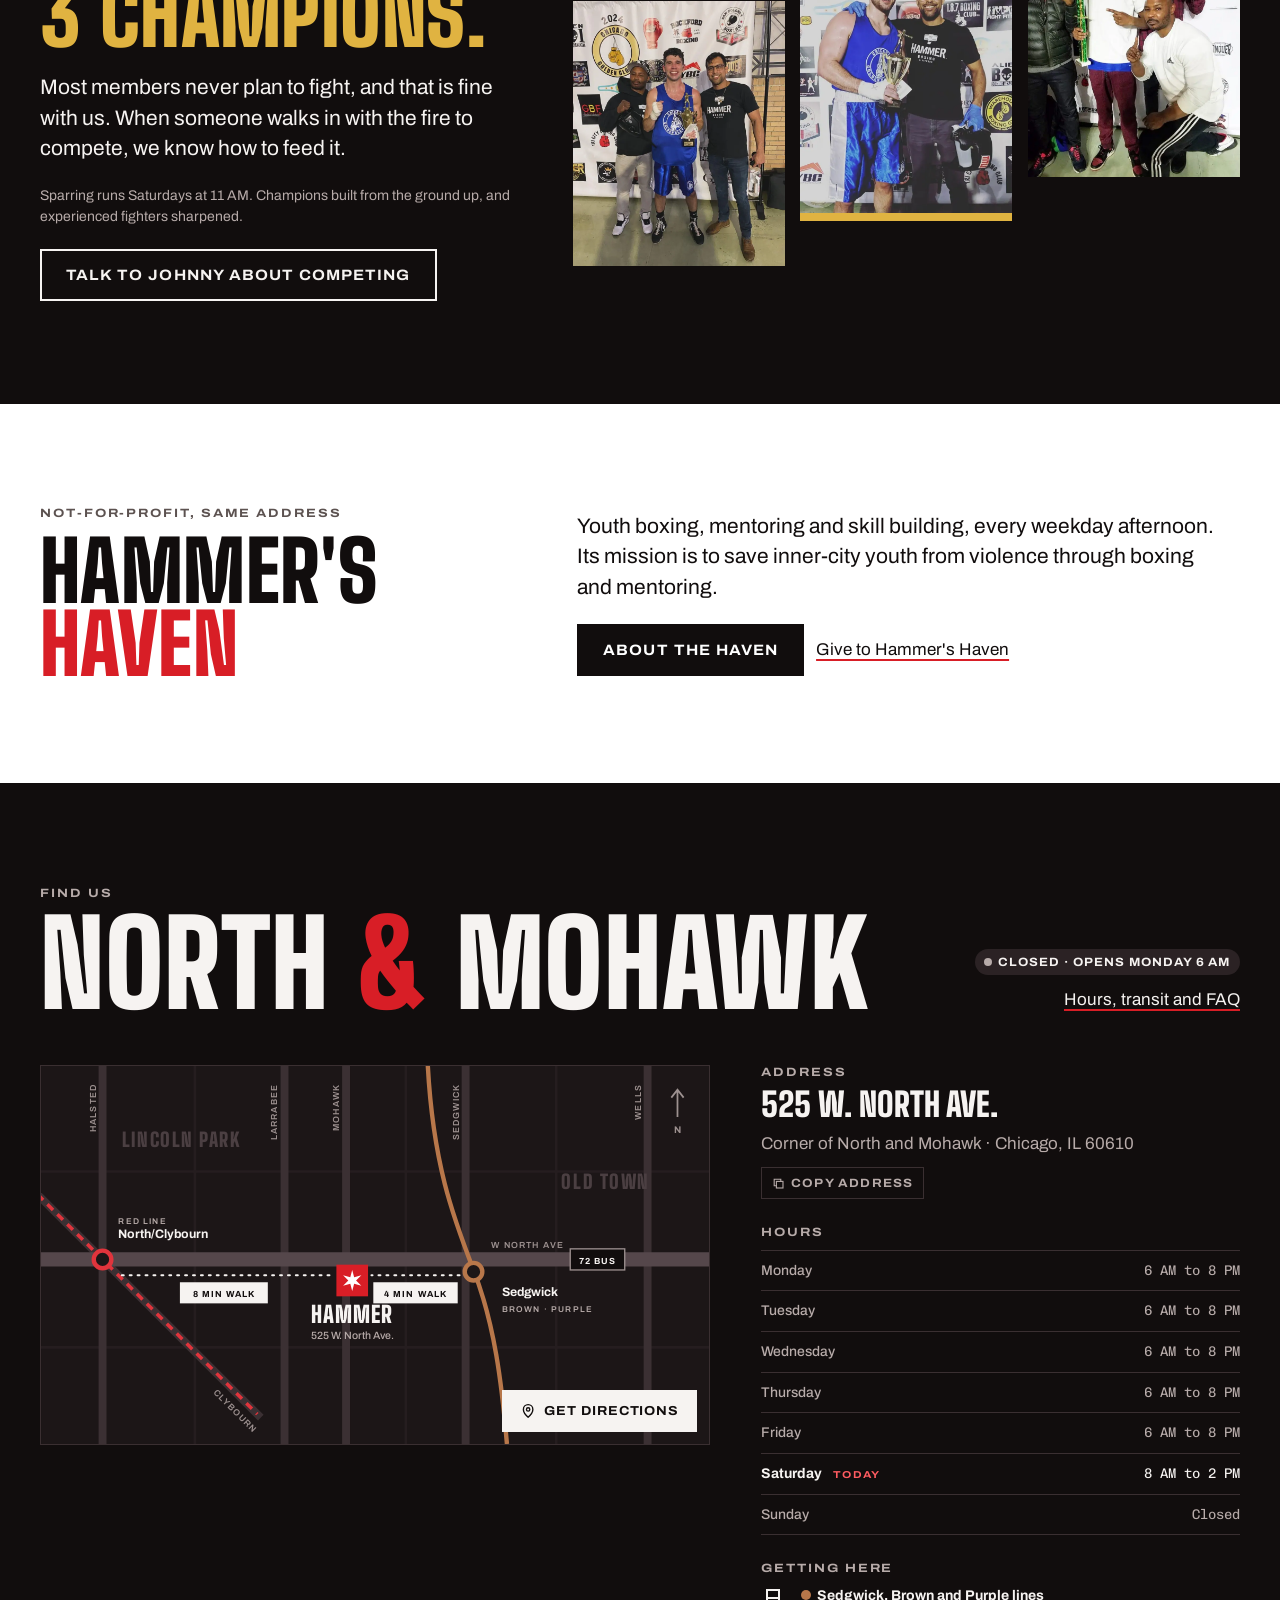
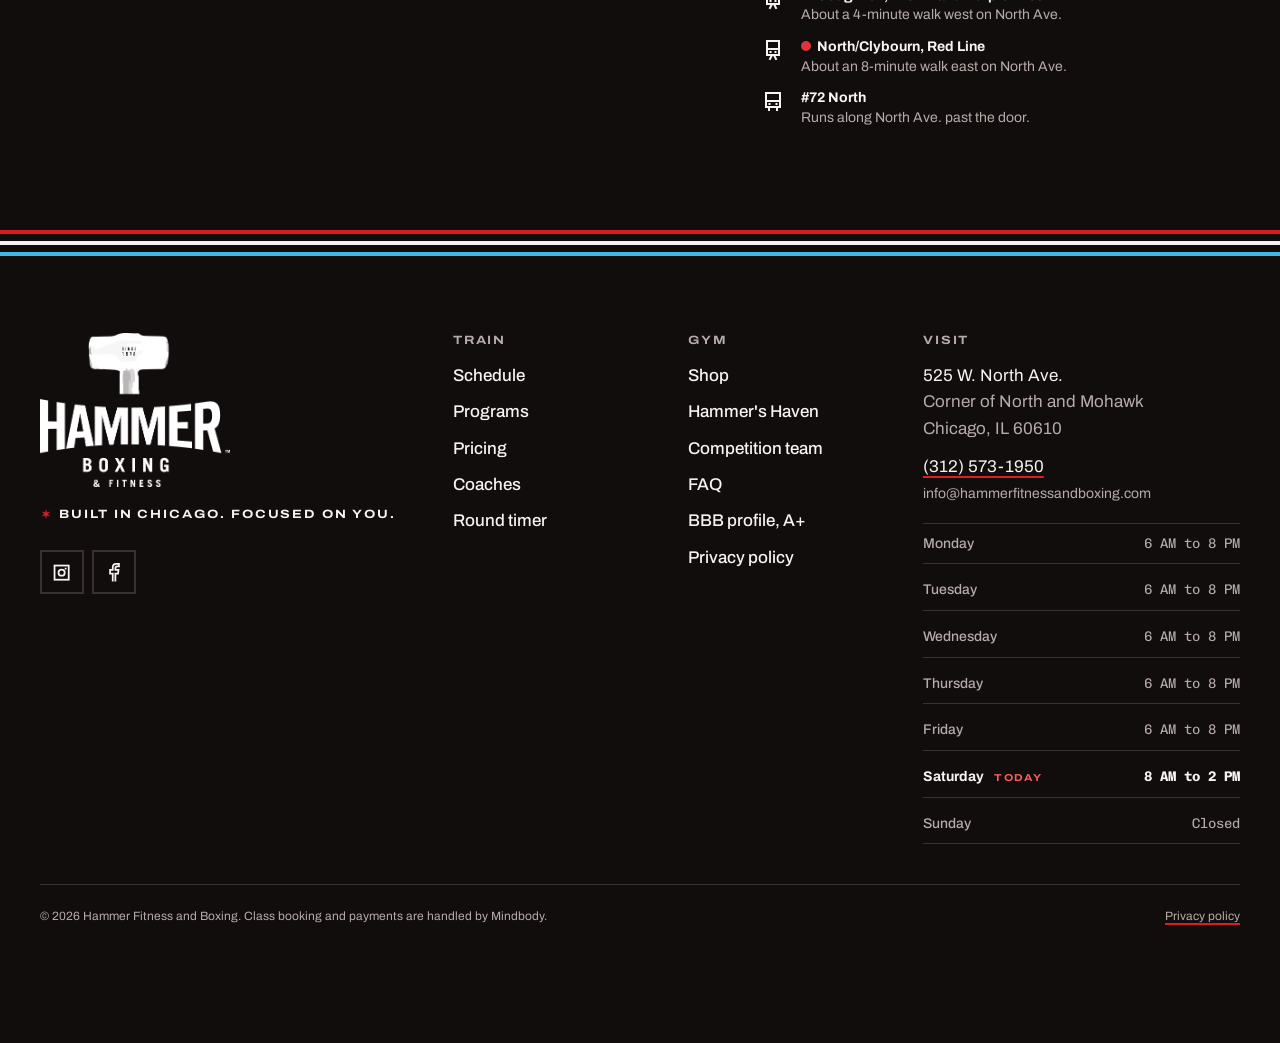
==== commit 2e35ec11: "Sam Smith: last name, NASM, no privates, Kids Mon/Fri 5 PM and adult Mon/Fri 6 PM Co-Authored-By: Cl" ====
--- a/docs/index.html
+++ b/docs/index.html
@@ -1852,21 +1852,22 @@
   },
   sam: {
     say: 'a boxing coach and Colorado Golden Gloves champion',
-    id: 'sam', name: 'Sam', first: 'Sam', last: '', role: 'Boxing coach',
+    id: 'sam', name: 'Sam Smith', first: 'Sam', last: 'Smith', role: 'Boxing coach · Personal trainer',
     img: 'img/coach-sam.webp', ava: 'img/ava-sam.webp',
     fact: 'Colorado Golden Gloves champion. Former college softball player.',
     tape: [
-      ['Corner', 'Boxing coach'],
+      ['Corner', 'Boxing coach, personal trainer'],
       ['Amateur', 'Colorado Golden Gloves champion'],
       ['Style', 'Technique first, with a Mexican style flair'],
       ['Background', 'College softball'],
-      ['Teaches', 'Boxing, private boxing'],
+      ['Certified', 'NASM personal trainer'],
+      ['Teaches', 'Group boxing, Kids Boxing'],
     ],
     bio: [
-      'Sam is an amateur boxer and Colorado Golden Gloves champion who coaches boxing with a focus on technique, with a Mexican style flair. Sessions pair technical work with conditioning, so clients improve as boxers while building strength and endurance.',
-      'Her athletic roots go back to college softball. Training as an athlete her whole life built the discipline and competitive drive she brings to every round in the ring. Whether you are lacing up gloves for the first time, sharpening your technique or getting ready for your first bout, Sam will coach you, push you and help you fall in love with boxing too.',
+      'Sam is an amateur boxer and Colorado Golden Gloves champion who coaches boxing with a focus on technique, with a Mexican style flair. Her classes pair technical work with conditioning, so clients improve as boxers while building strength and endurance.',
+      'Her athletic roots go back to college softball. Training as an athlete her whole life built the discipline and competitive drive she brings to every round in the ring. Whether you are lacing up gloves for the first time, sharpening your technique or getting ready for your first bout, Sam will coach you, push you and help you fall in love with boxing too. She is also a NASM-certified personal trainer.',
     ],
-    privates: ['boxing'],
+    privates: [],
   },
 };
 const COACH_ORDER = ['johnny', 'jj', 'lopez', 'tee', 'sam'];
@@ -1893,7 +1894,7 @@
   // Mon, Wed, Fri 5 PM. Not on Mindbody: reserved on the site and paid at the desk. Coach, ages and price still to come from the gym
   kids: {
     id: 'kids', name: 'Kids Boxing', tag: 'kids', mins: 60, level: 'Kids', bookable: true, deskOnly: true, siteOnly: true,
-    blurb: 'Boxing for kids, Monday, Wednesday and Friday at 5 PM. Reserved through the front desk.',
+    blurb: 'Boxing for kids, Monday, Wednesday and Friday at 5 PM, with Sam on Monday and Friday. Reserved through the front desk.',
     noCoach: ['Hammer coaches', 'Reserve a spot, pay at the desk'],
   },
 };
@@ -1902,11 +1903,11 @@
    The live site reads Mindbody every morning (docs/schedule.json) and uses this only for days Mindbody has not published yet.
    Kids Boxing and sparring are not on Mindbody, so they always come from here. */
 const WEEK = [
-  { day: 0, t: 420, type: 'boxing', coach: 'tee' }, { day: 0, t: 720, type: 'lunch', coach: 'johnny' }, { day: 0, t: 1020, type: 'boxing', coach: 'jj' }, { day: 0, t: 1080, type: 'boxing', coach: 'jj' }, { day: 0, t: 1020, type: 'kids', coach: null },
+  { day: 0, t: 420, type: 'boxing', coach: 'tee' }, { day: 0, t: 720, type: 'lunch', coach: 'johnny' }, { day: 0, t: 1020, type: 'boxing', coach: 'jj' }, { day: 0, t: 1080, type: 'boxing', coach: 'sam' }, { day: 0, t: 1020, type: 'kids', coach: 'sam' },
   { day: 1, t: 420, type: 'boxing', coach: 'tee' }, { day: 1, t: 720, type: 'lunch', coach: 'johnny' }, { day: 1, t: 1020, type: 'boxing', coach: 'jj' }, { day: 1, t: 1080, type: 'boxing', coach: 'jj' }, { day: 1, t: 1080, type: 'muaythai', coach: 'lopez' },
   { day: 2, t: 420, type: 'boxing', coach: 'tee' }, { day: 2, t: 720, type: 'lunch', coach: 'jj' }, { day: 2, t: 1020, type: 'boxing', coach: 'jj' }, { day: 2, t: 1080, type: 'boxing', coach: 'jj' }, { day: 2, t: 1020, type: 'kids', coach: null },
   { day: 3, t: 420, type: 'boxing', coach: 'tee' }, { day: 3, t: 720, type: 'lunch', coach: 'jj' }, { day: 3, t: 1020, type: 'boxing', coach: 'jj' }, { day: 3, t: 1080, type: 'boxing', coach: 'jj' }, { day: 3, t: 1080, type: 'muaythai', coach: 'lopez' },
-  { day: 4, t: 420, type: 'boxing', coach: 'tee' }, { day: 4, t: 720, type: 'lunch', coach: 'jj' }, { day: 4, t: 1020, type: 'boxing', coach: 'jj' }, { day: 4, t: 1080, type: 'boxing', coach: 'jj' }, { day: 4, t: 1020, type: 'kids', coach: null },
+  { day: 4, t: 420, type: 'boxing', coach: 'tee' }, { day: 4, t: 720, type: 'lunch', coach: 'jj' }, { day: 4, t: 1020, type: 'boxing', coach: 'jj' }, { day: 4, t: 1080, type: 'boxing', coach: 'sam' }, { day: 4, t: 1020, type: 'kids', coach: 'sam' },
   { day: 5, t: 600, type: 'boxing', coach: 'johnny' }, { day: 5, t: 660, type: 'sparring', coach: null },
 ];
 
@@ -2942,7 +2943,7 @@
   const kind = c.privates[0];
   return `<div class="btn-row">
       <button class="btn btn--primary" type="button" data-action="coach-classes" data-id="${c.id}">Classes with ${esc(c.first)}</button>
-      <button class="btn btn--ghost" type="button" data-action="inquire" data-kind="${kind}" data-coach="${c.id}">Request a private</button>
+      ${kind ? `<button class="btn btn--ghost" type="button" data-action="inquire" data-kind="${kind}" data-coach="${c.id}">Request a private</button>` : ''}
     </div>`;
 }
 function renderCoachModal(id) {
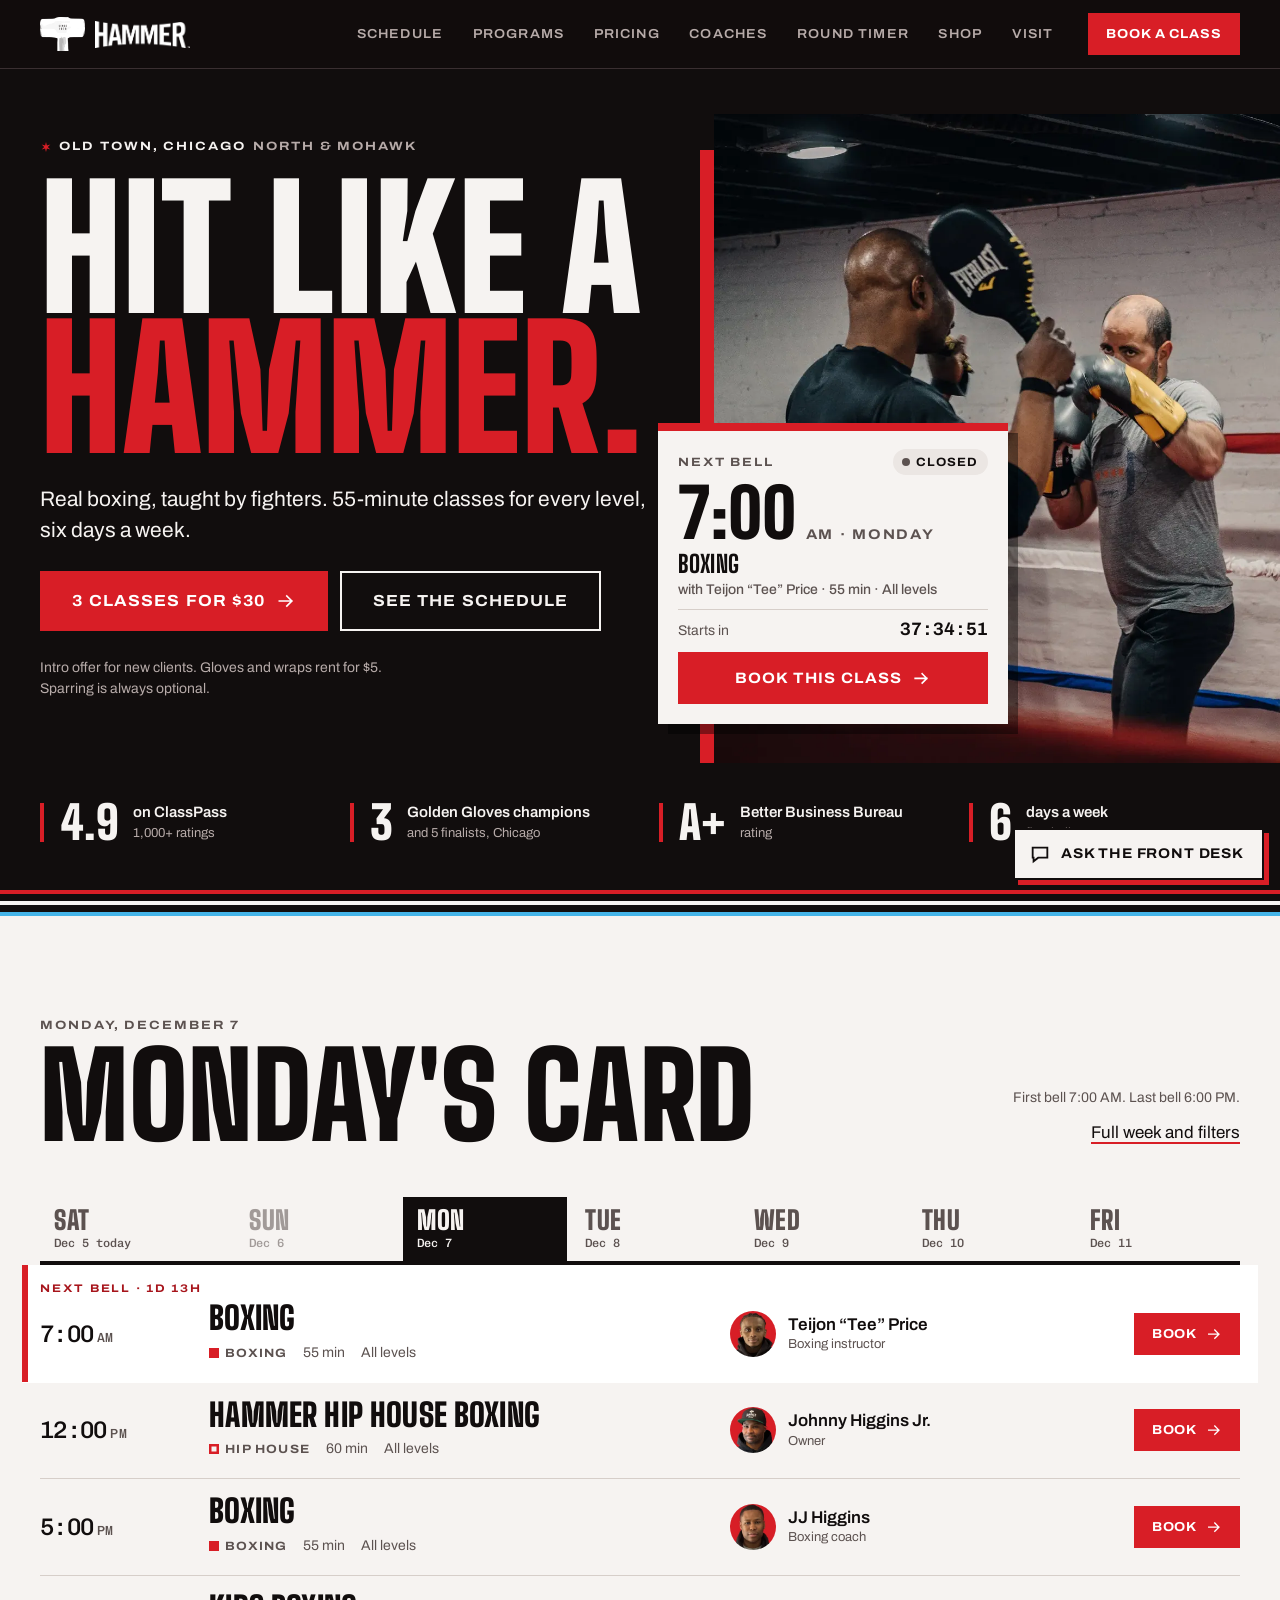
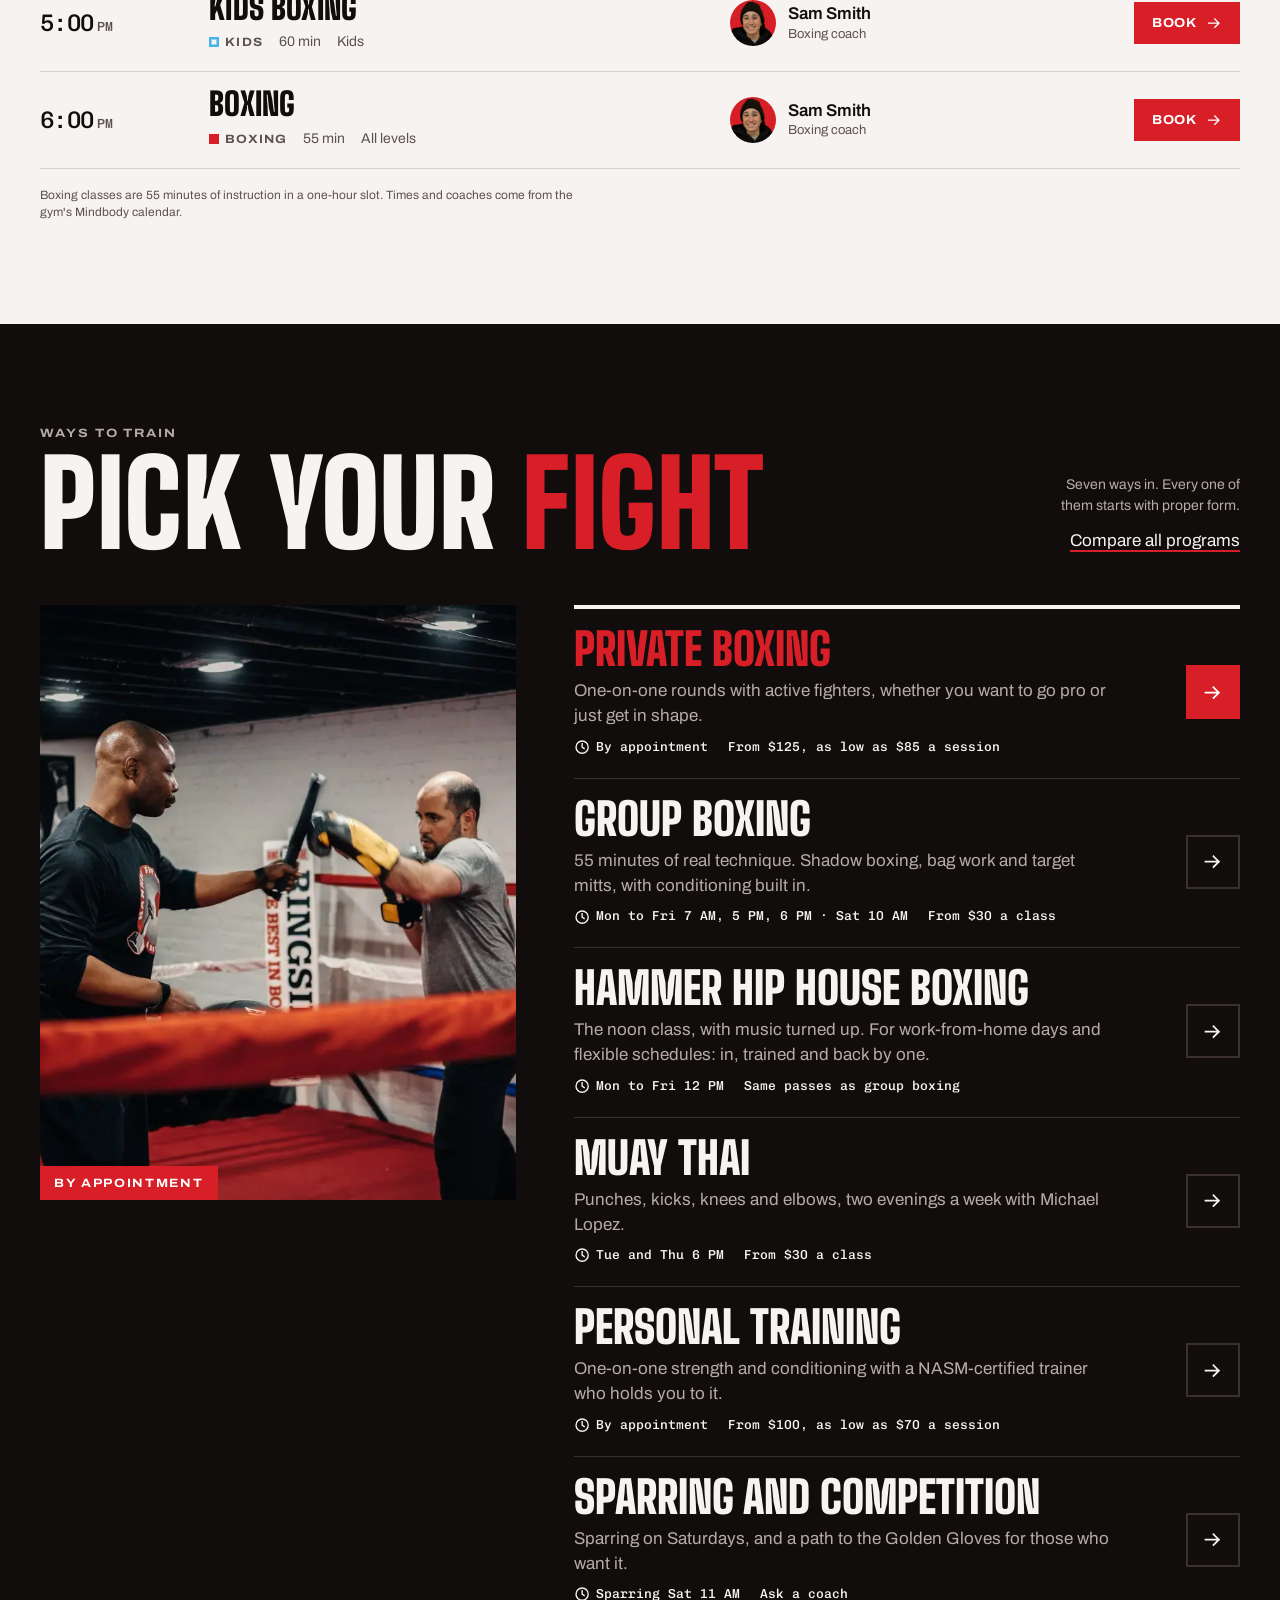
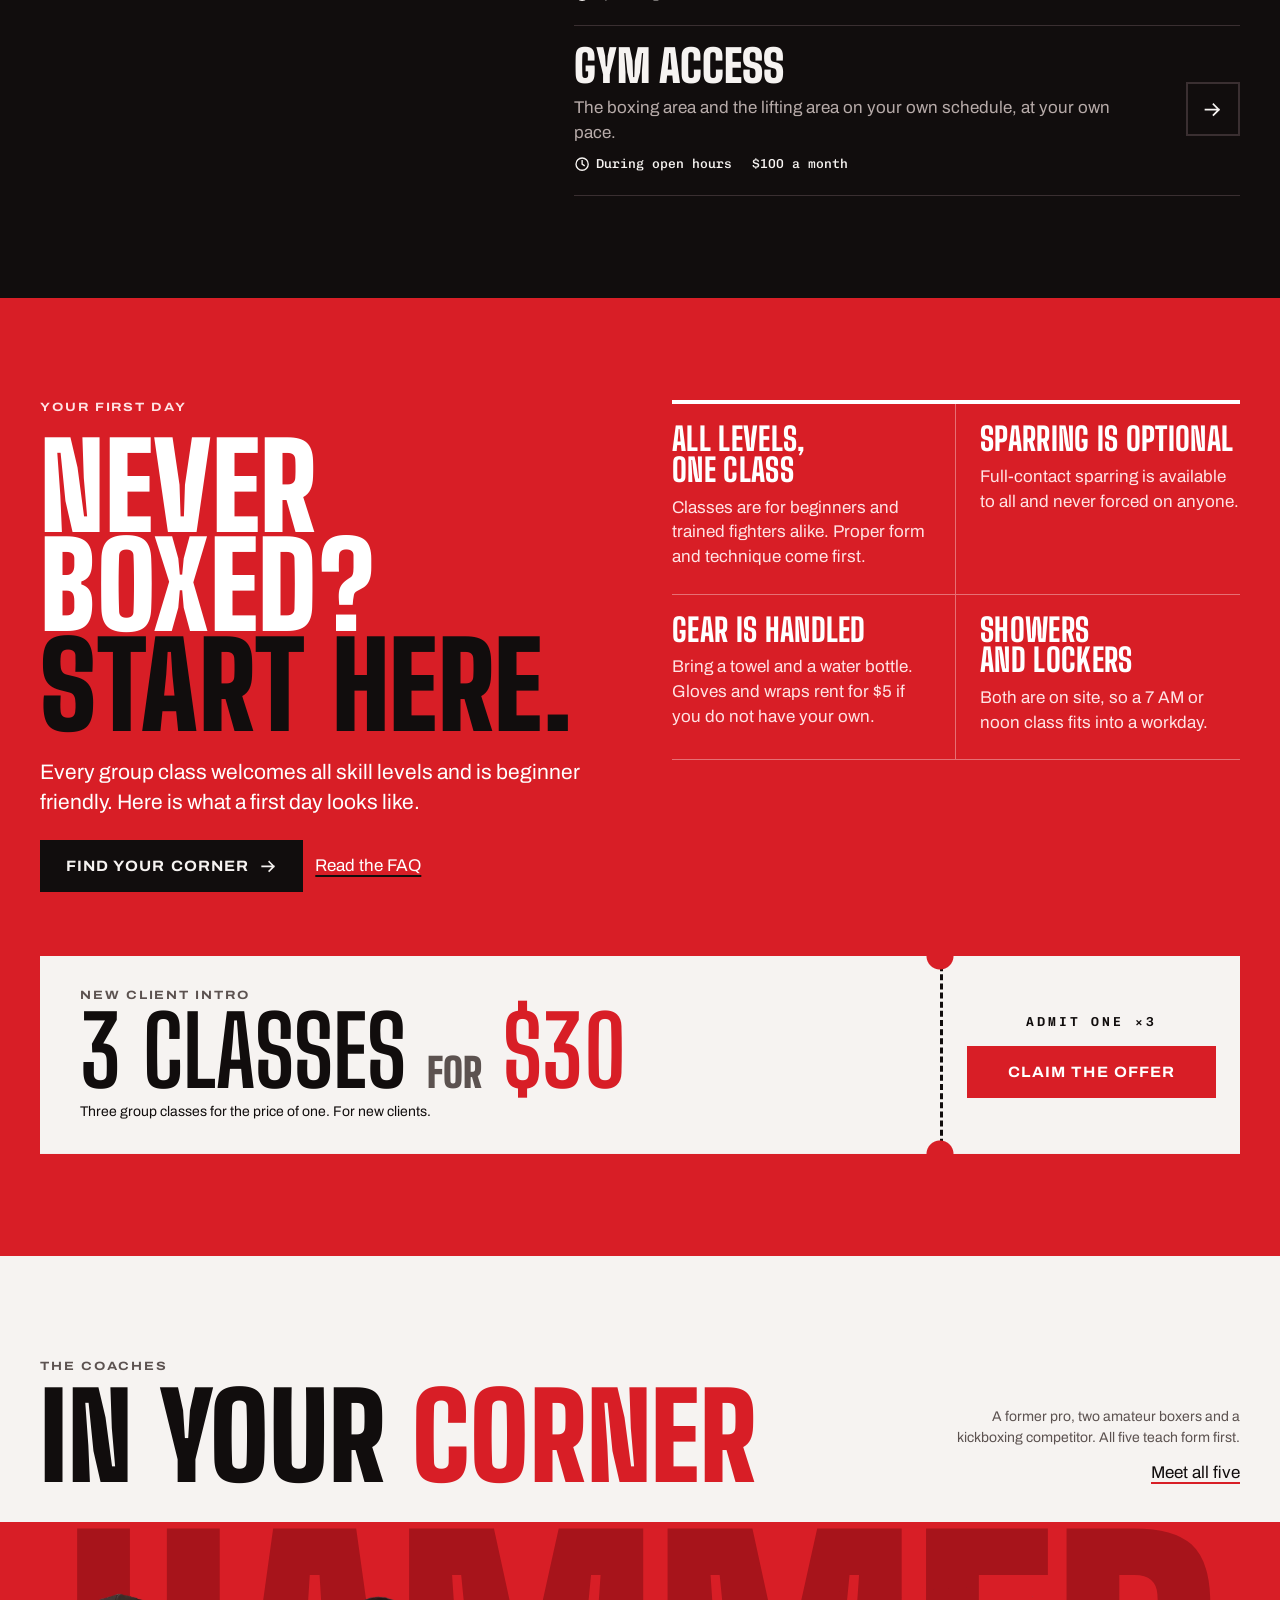
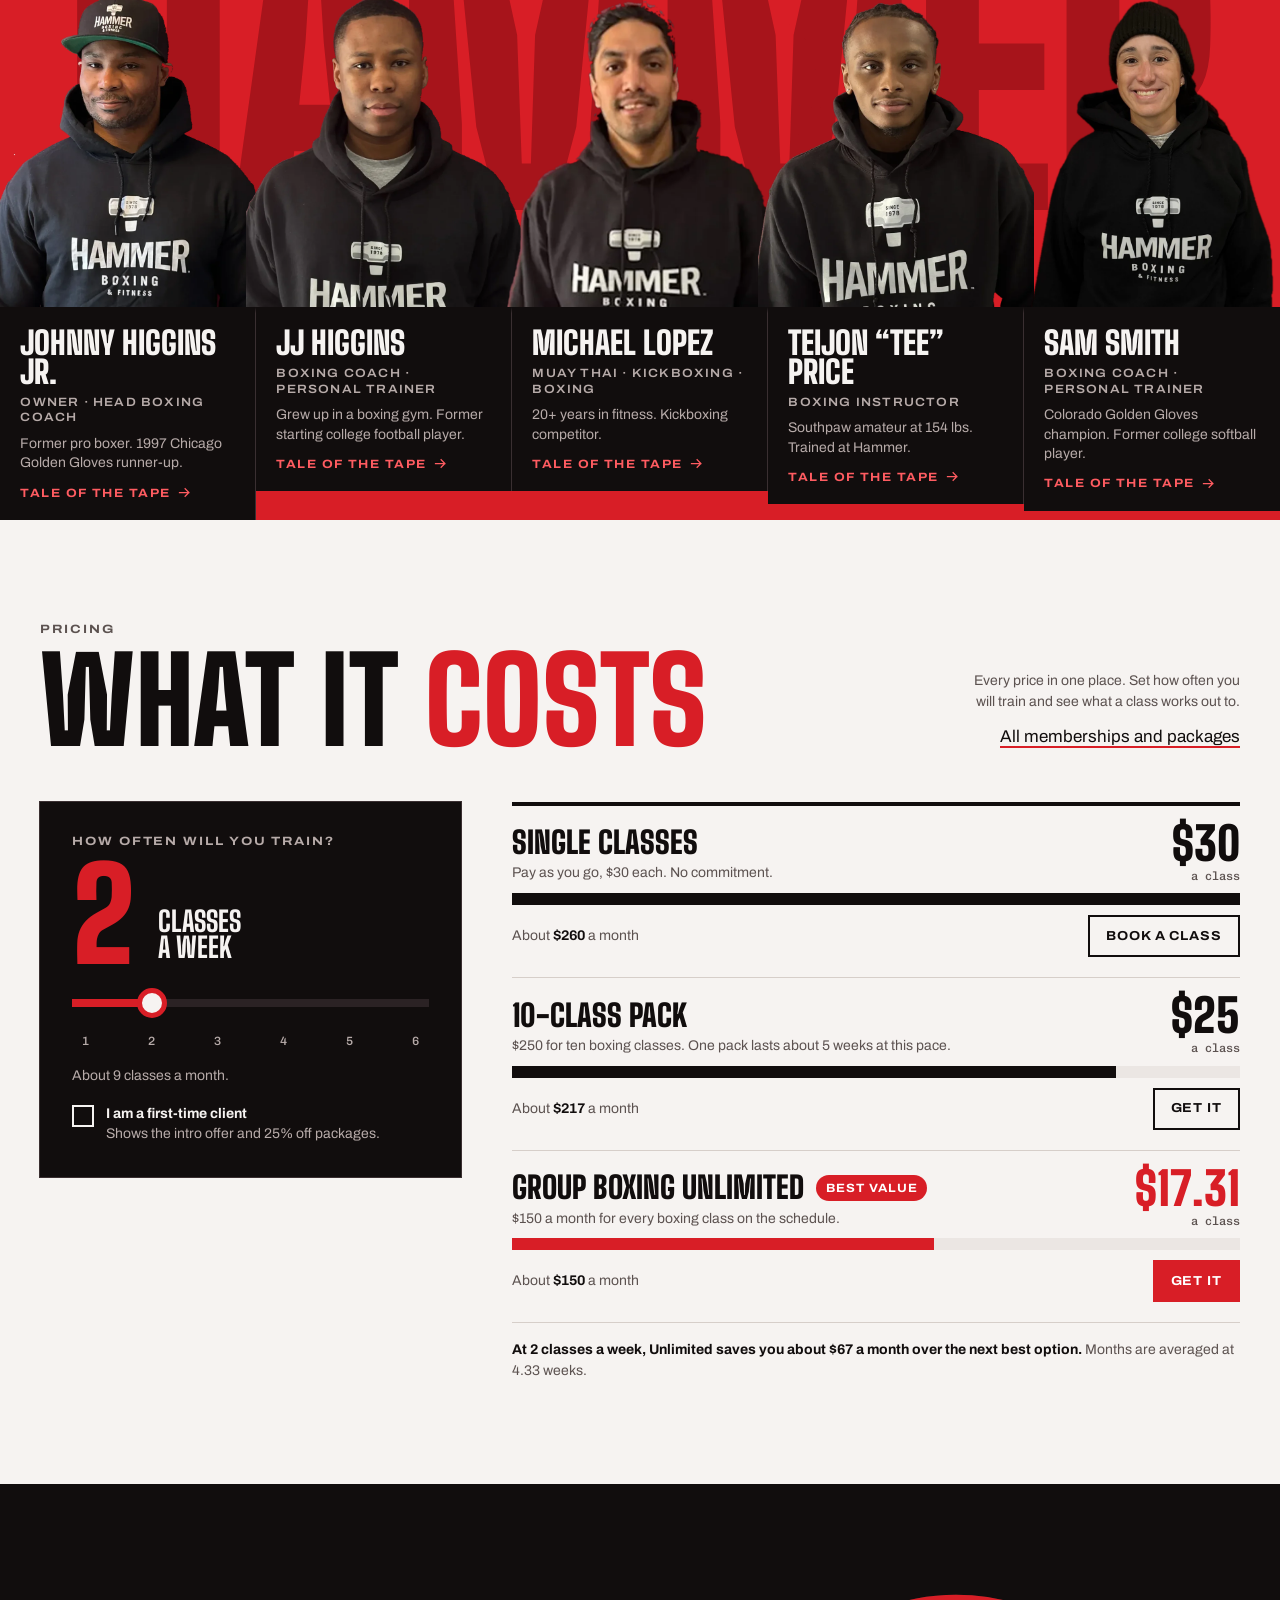
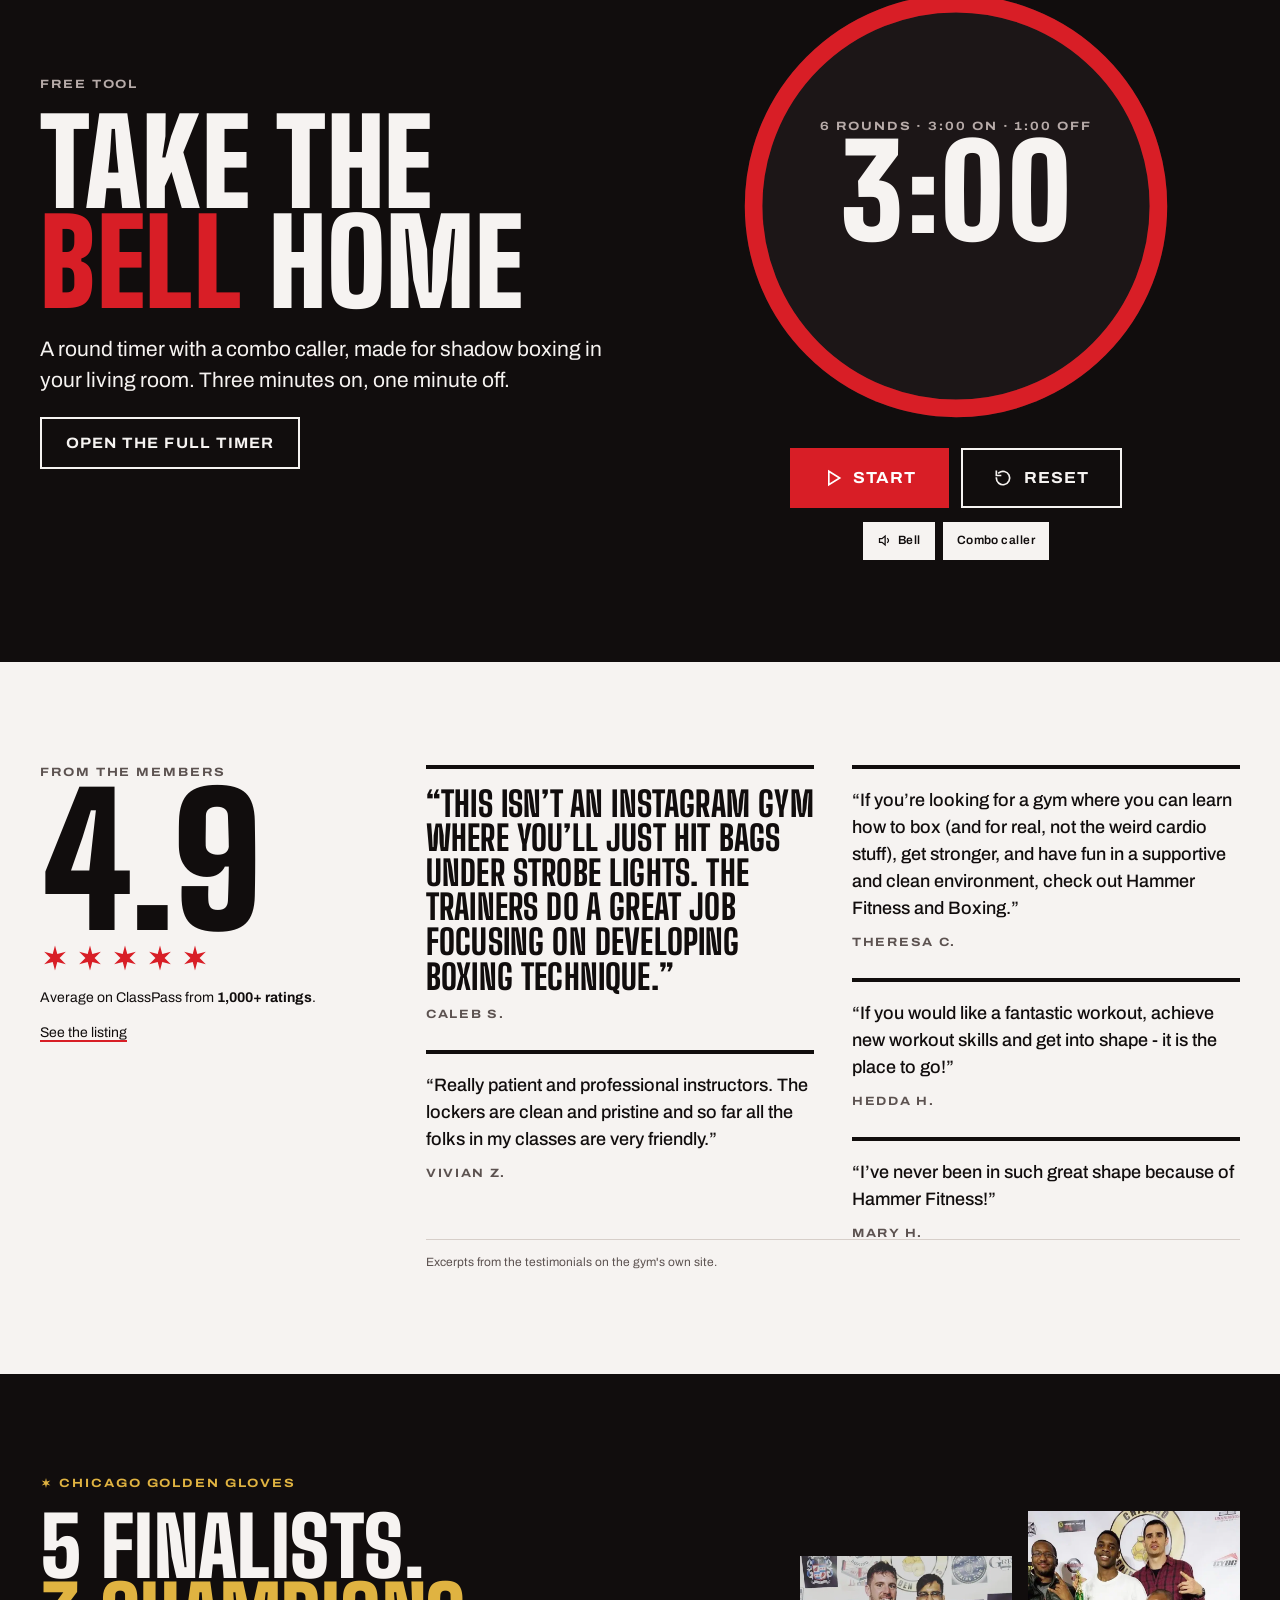
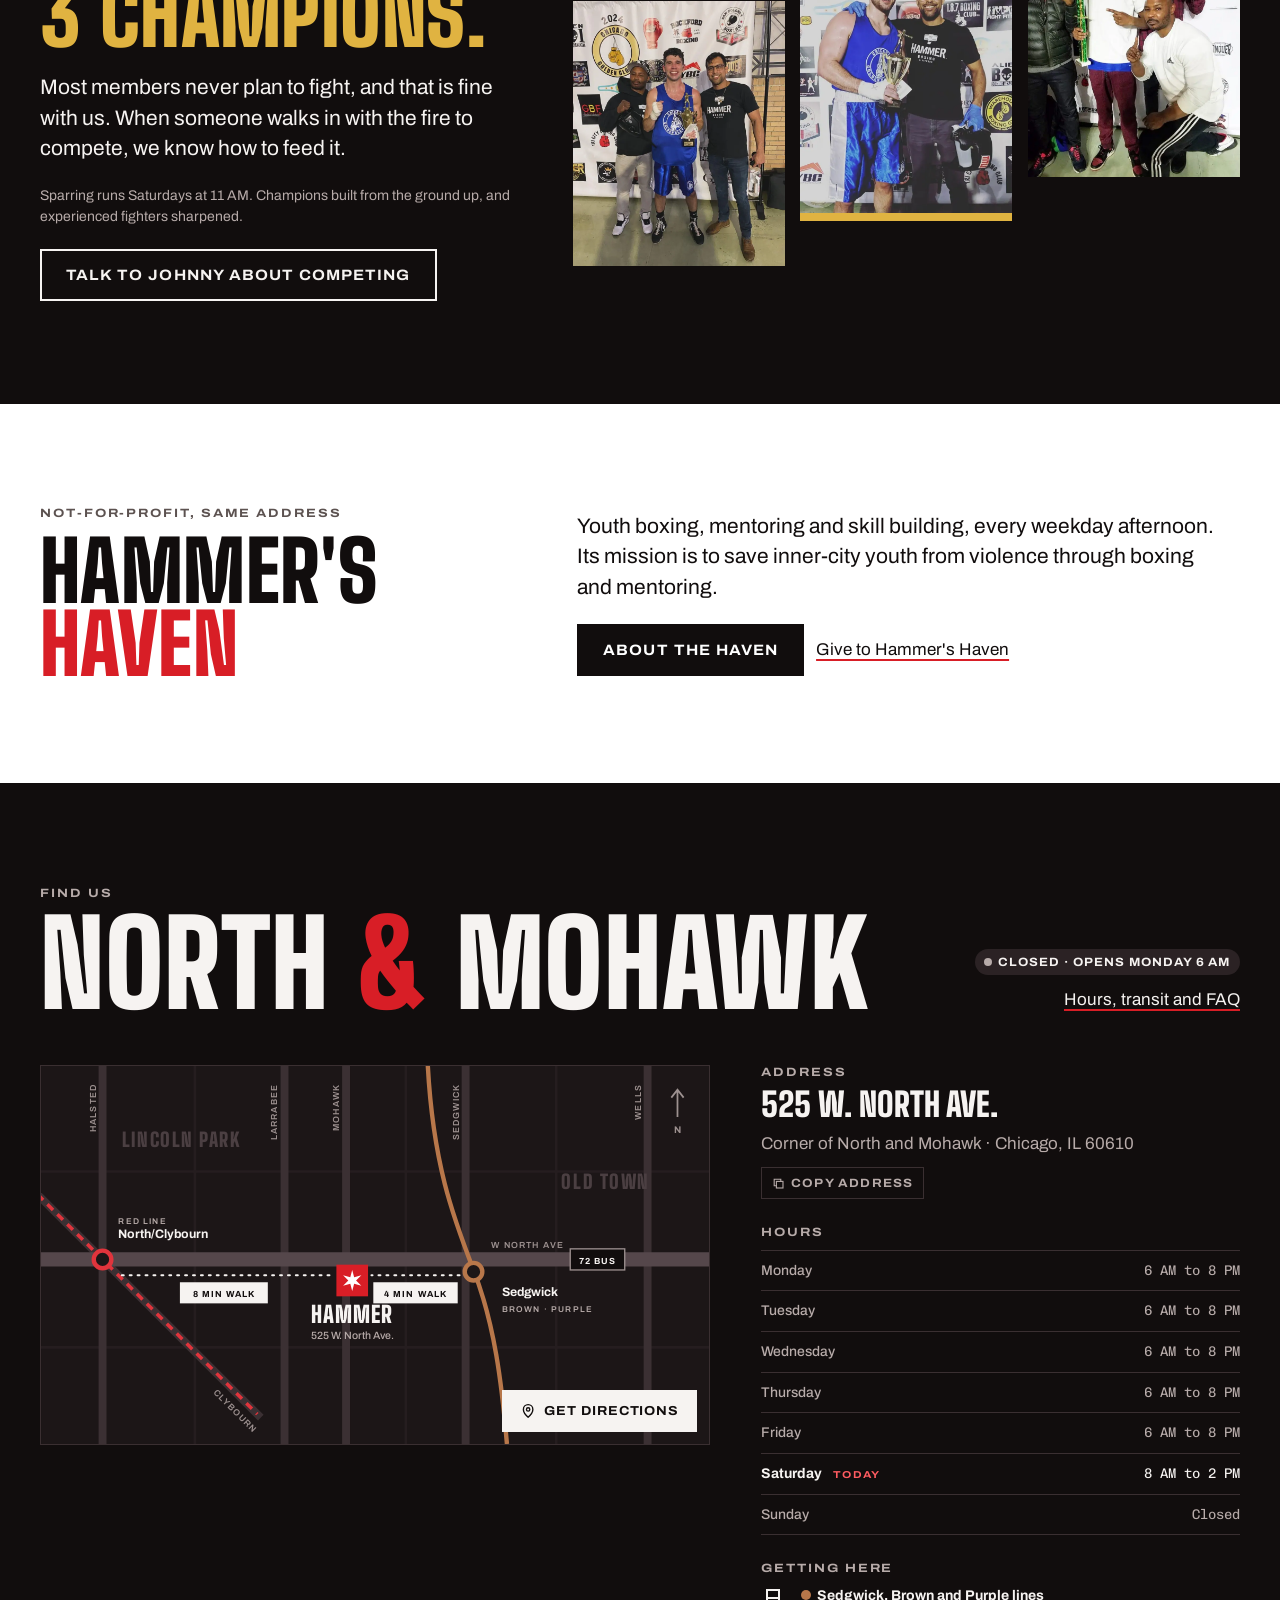
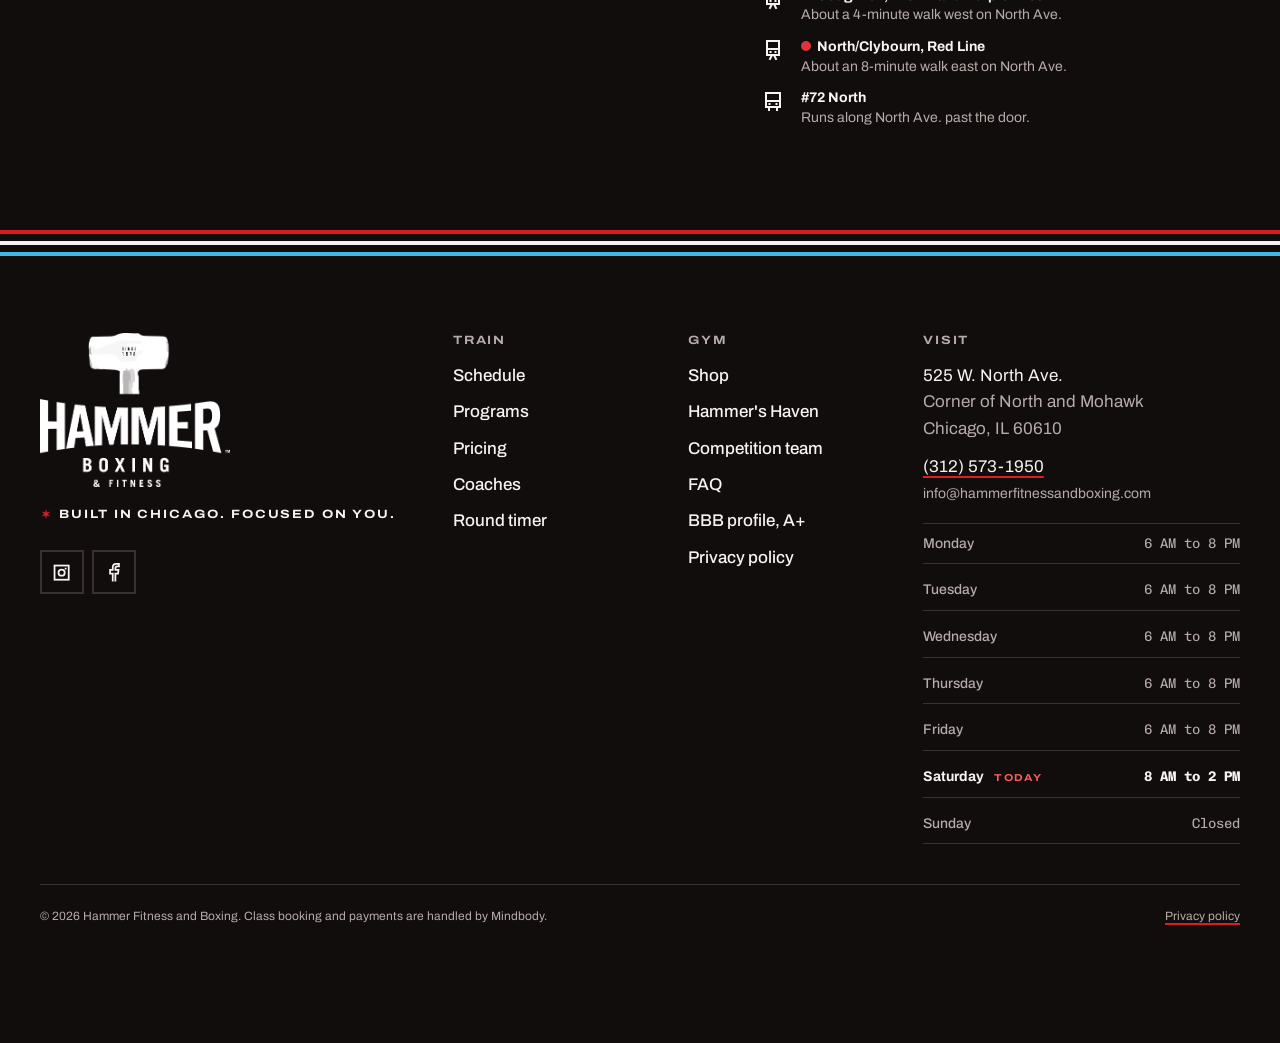
==== commit 8985e21f: "Add Cloudflare Web Analytics and describe it on the privacy page Co-Authored-By: Claude Sonnet 5.5 <" ====
--- a/docs/index.html
+++ b/docs/index.html
@@ -21,6 +21,9 @@
 <link rel="preconnect" href="https://fonts.googleapis.com">
 <link rel="preconnect" href="https://fonts.gstatic.com" crossorigin>
 <link rel="stylesheet" href="https://fonts.googleapis.com/css2?family=Archivo:wdth,wght@62..125,100..900&family=Big+Shoulders+Display:wght@700;800;900&family=Chivo+Mono:wght@400;500;600&display=swap">
+<!-- Cloudflare Web Analytics -->
+<script type="module" src="https://static.cloudflareinsights.com/beacon.min.js" data-cf-beacon='{"token": "d800ed0f588f4d87b60387c73541bf97"}'></script>
+<!-- End Cloudflare Web Analytics -->
 <style>:root{box-sizing:border-box;padding-top:env(safe-area-inset-top,0px);padding-bottom:env(safe-area-inset-bottom,0px)}html{scroll-padding-top:env(safe-area-inset-top,0px)}body{margin:0;padding:0}img{max-width:100%}[hidden]:not([hidden=until-found i]){display:none!important}</style>
 <style>
 /* Layout: a fight card. Full-bleed bands of ceiling-black, brick-white and wall-red on a 12-column grid;
@@ -1655,9 +1658,11 @@
       <p>Class booking, accounts and payments are handled by Mindbody, Inc. on its own pages, under <a class="link" href="https://www.mindbodyonline.com/company/legal/privacy-policy" target="_blank" rel="noopener">Mindbody's privacy policy</a>. This site never asks for or stores card details.</p>
       <h2 class="h-s">Cookies and storage</h2>
       <p>This site does not use advertising or tracking cookies. The round timer remembers your settings in your own browser, and nothing about that leaves your device. Fonts are loaded from Google Fonts, which means Google receives your browser's standard request for them.</p>
+      <h2 class="h-s">Visitor statistics</h2>
+      <p>We use Cloudflare Web Analytics to count visits and see which pages are viewed. It records the page, the site that sent you, and general details such as your country, browser and device type. It does not use cookies, does not store anything on your device and does not follow you across other websites. We use these numbers only to understand how the site is used.</p>
       <h2 class="h-s">Your choices</h2>
       <p>To see, correct or delete anything you have sent us, email <a class="link" href="mailto:info@hammerfitnessandboxing.com">info@hammerfitnessandboxing.com</a> or call (312) 573-1950.</p>
-      <p class="small muted">Hammer Fitness and Boxing, 525 W. North Ave., Chicago, IL 60610. Last updated October 27, 2026.</p>
+      <p class="small muted">Hammer Fitness and Boxing, 525 W. North Ave., Chicago, IL 60610. Last updated November 12, 2026.</p>
     </div>
   </div>
 </section>
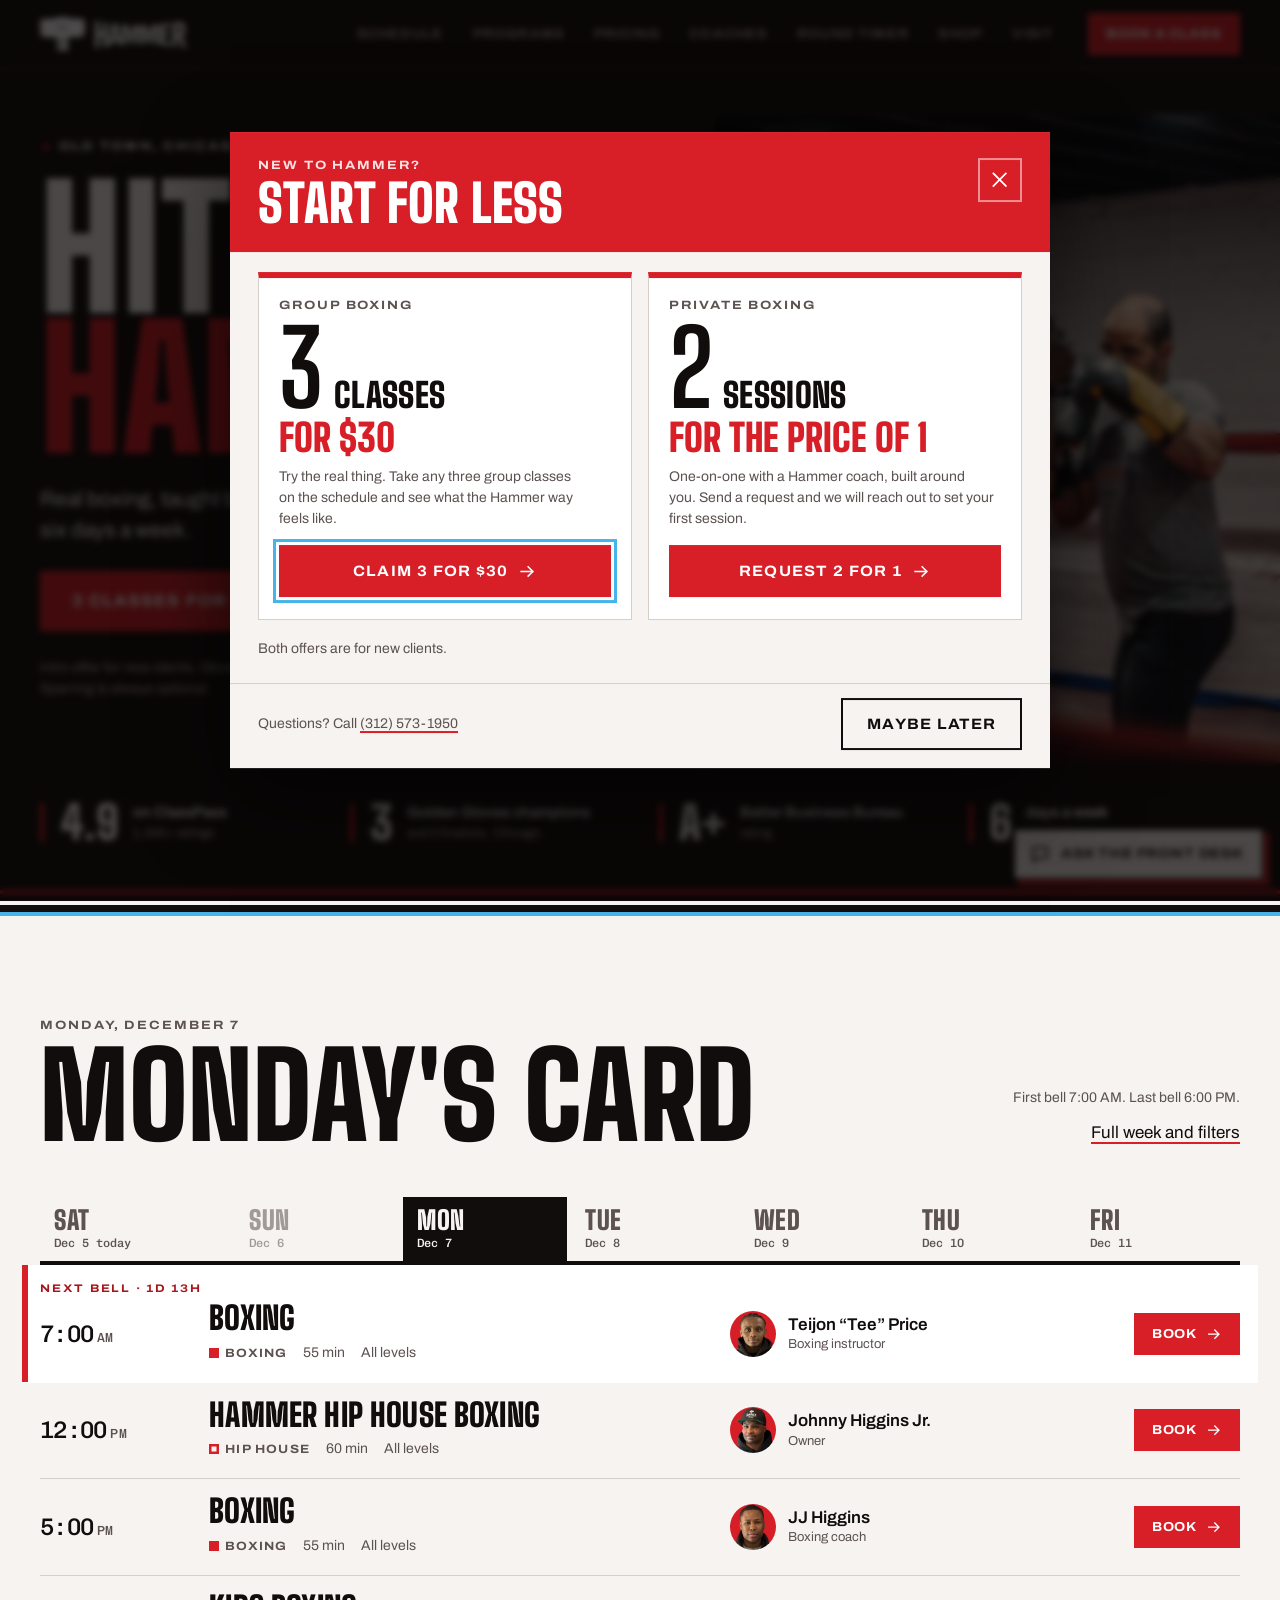
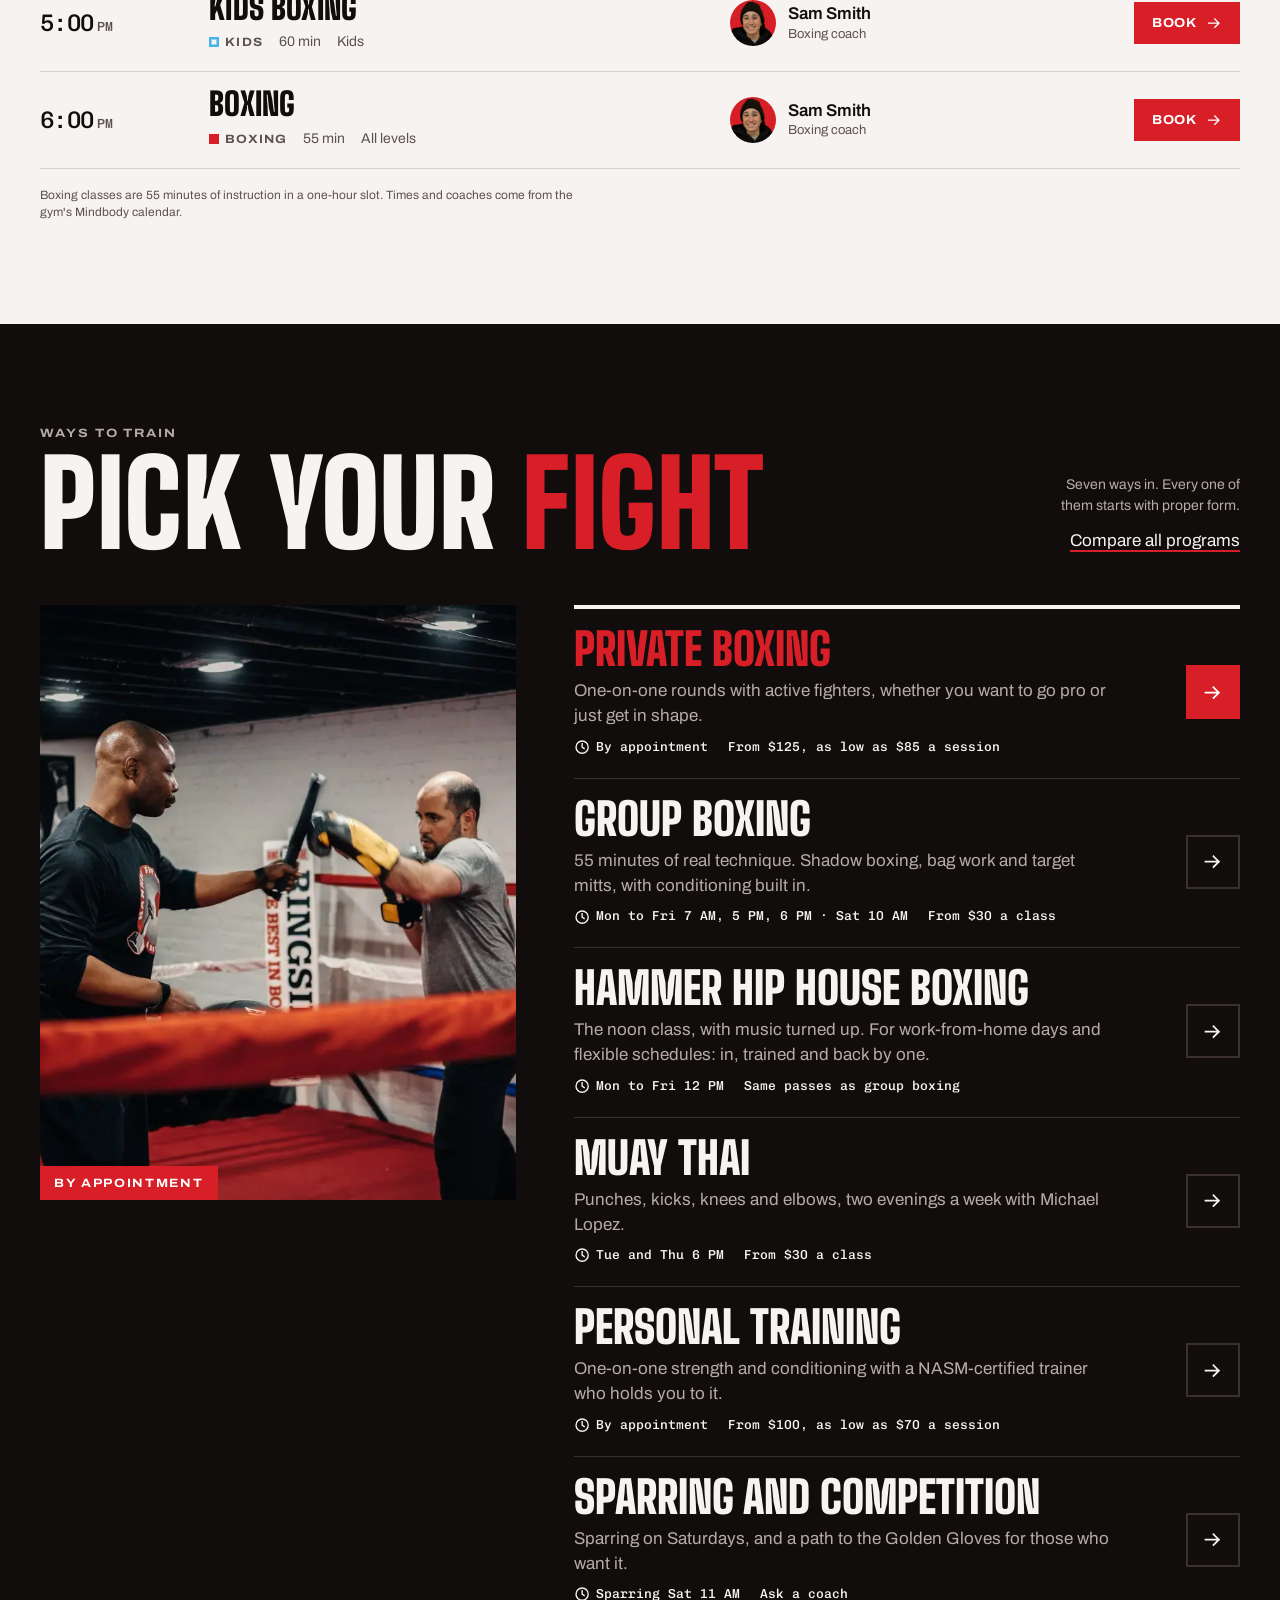
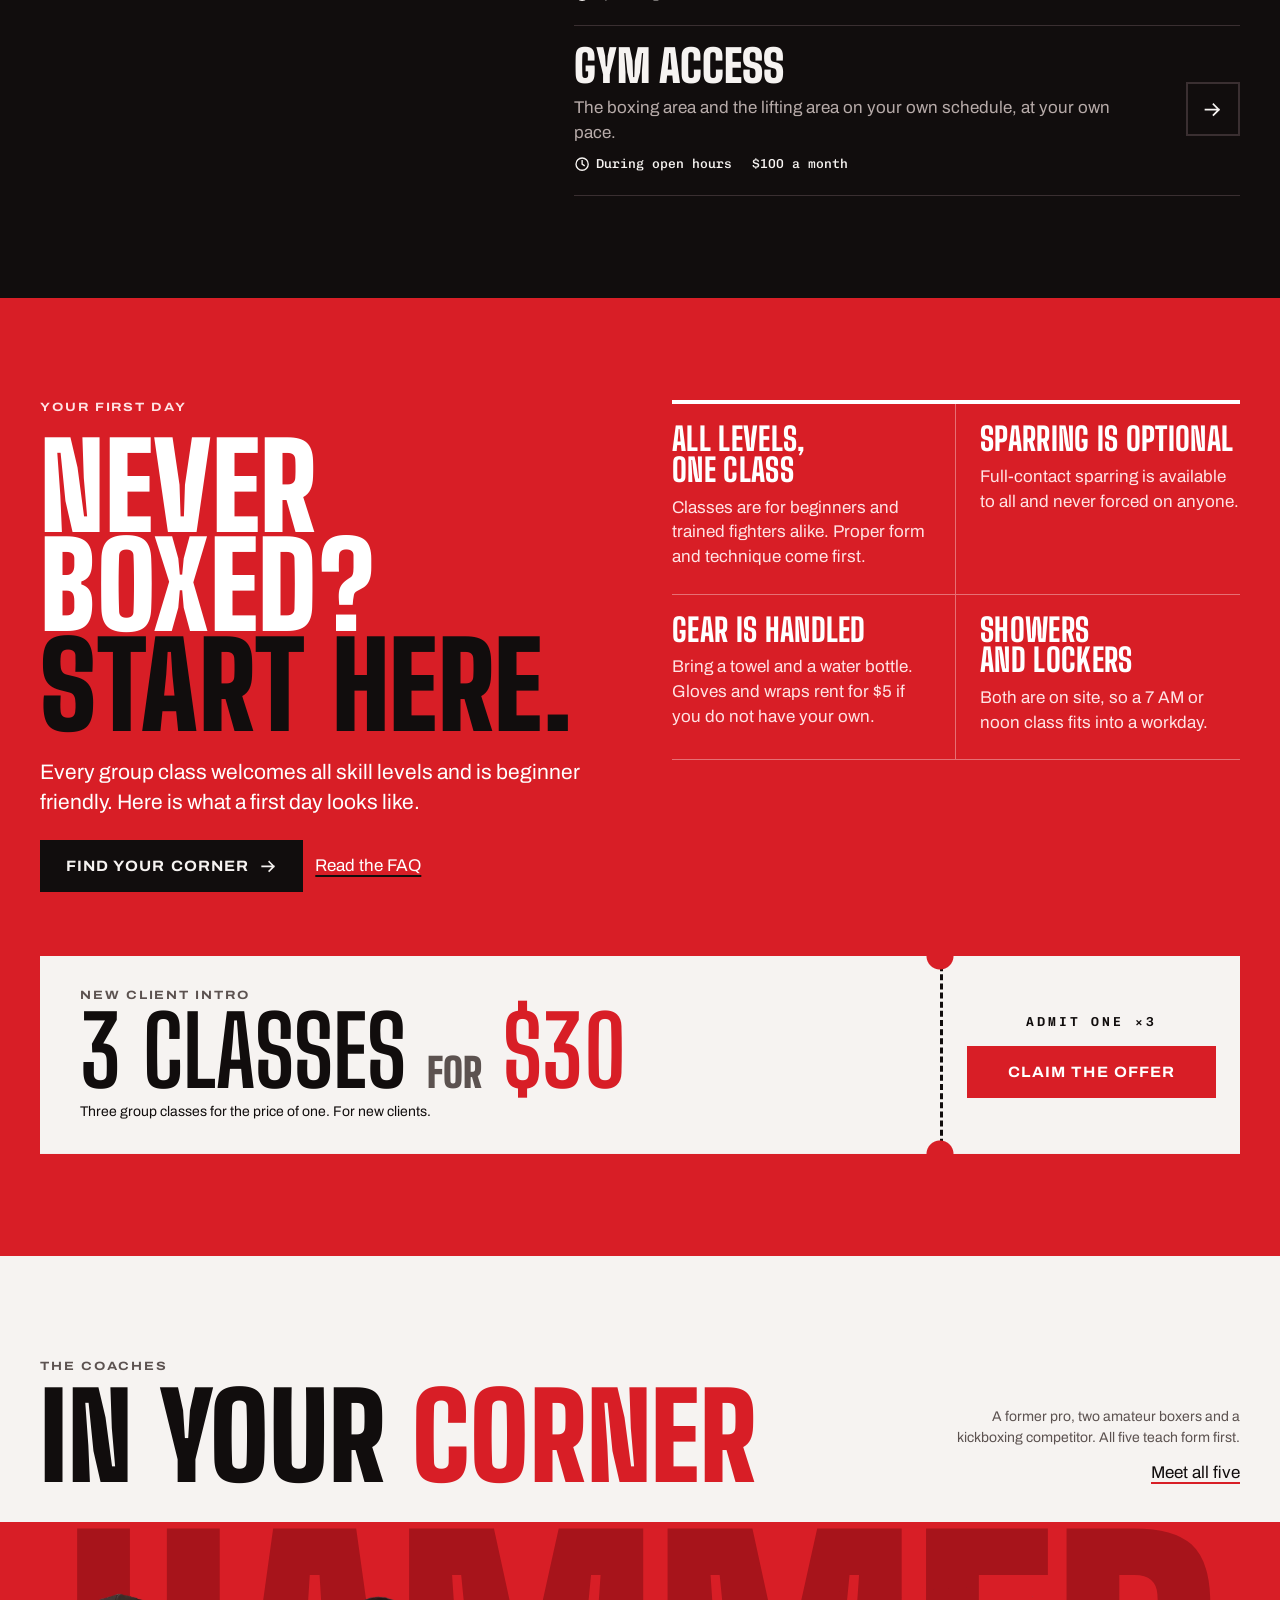
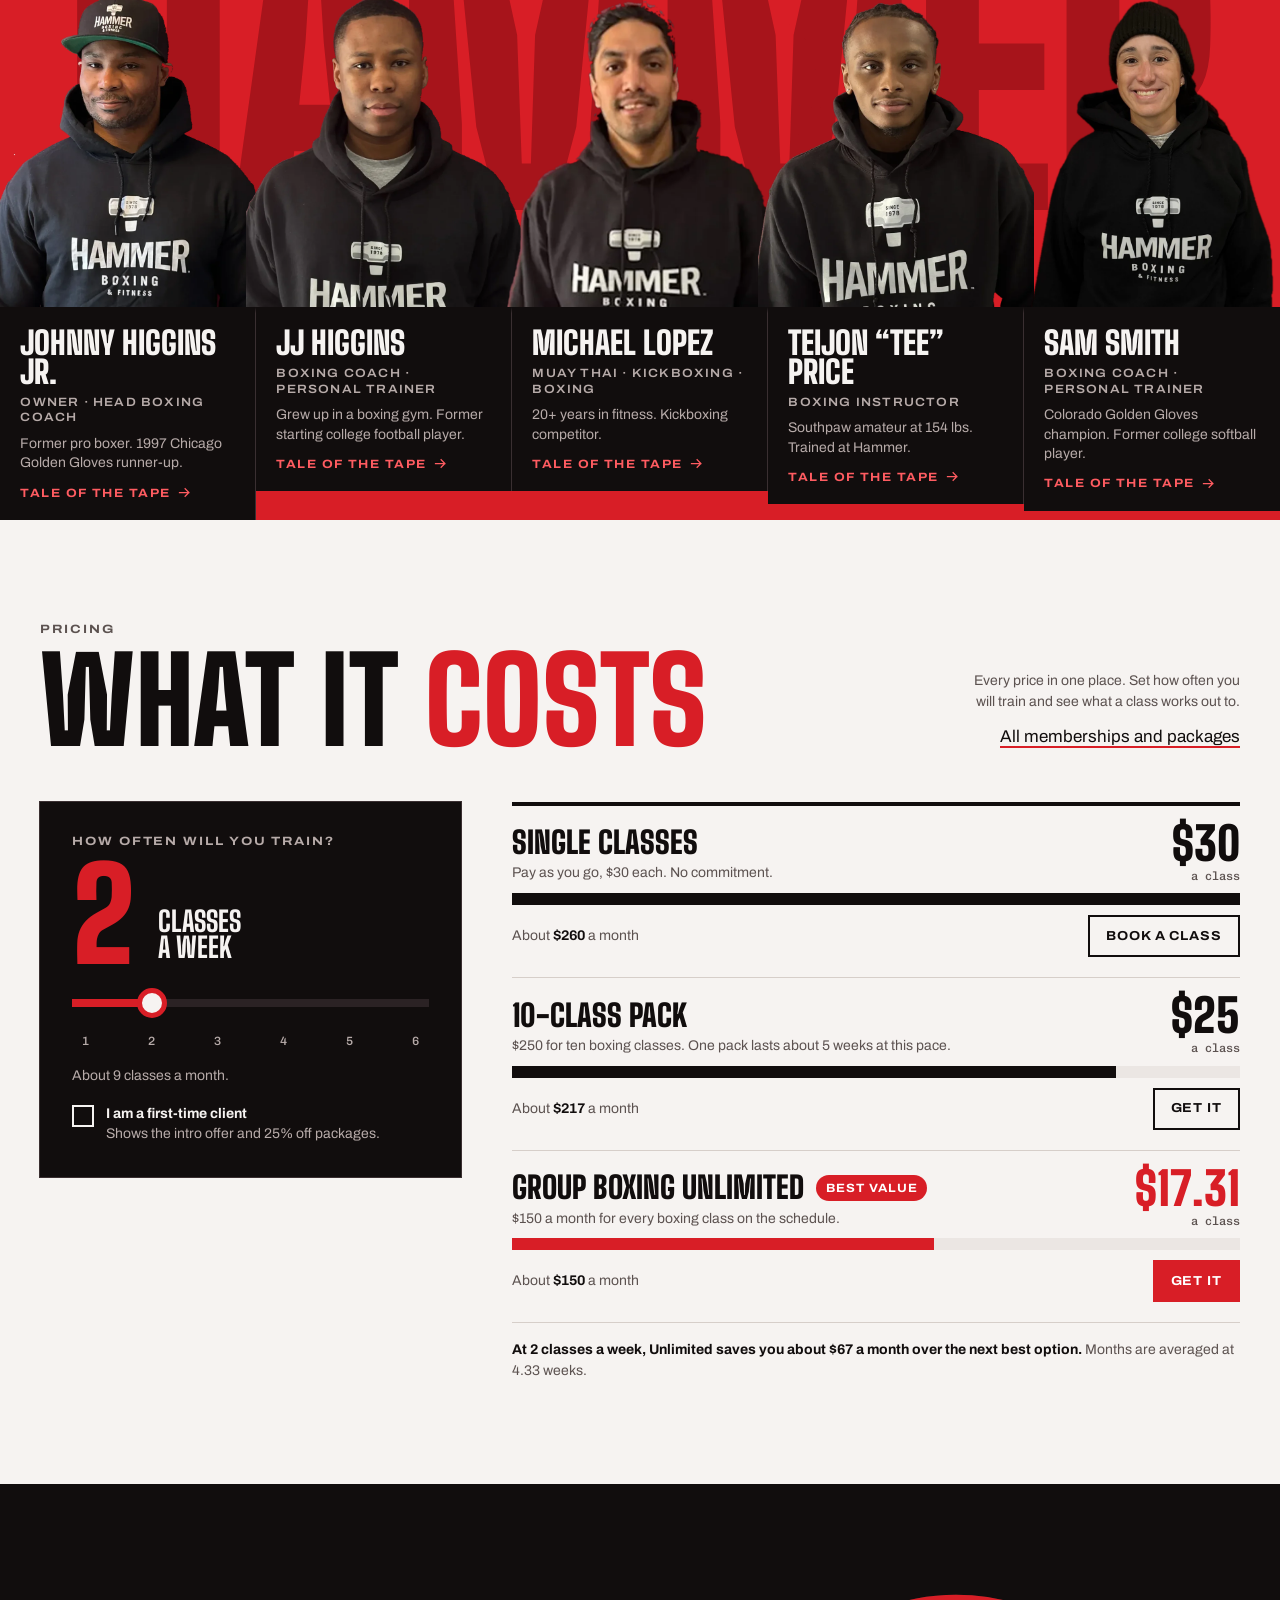
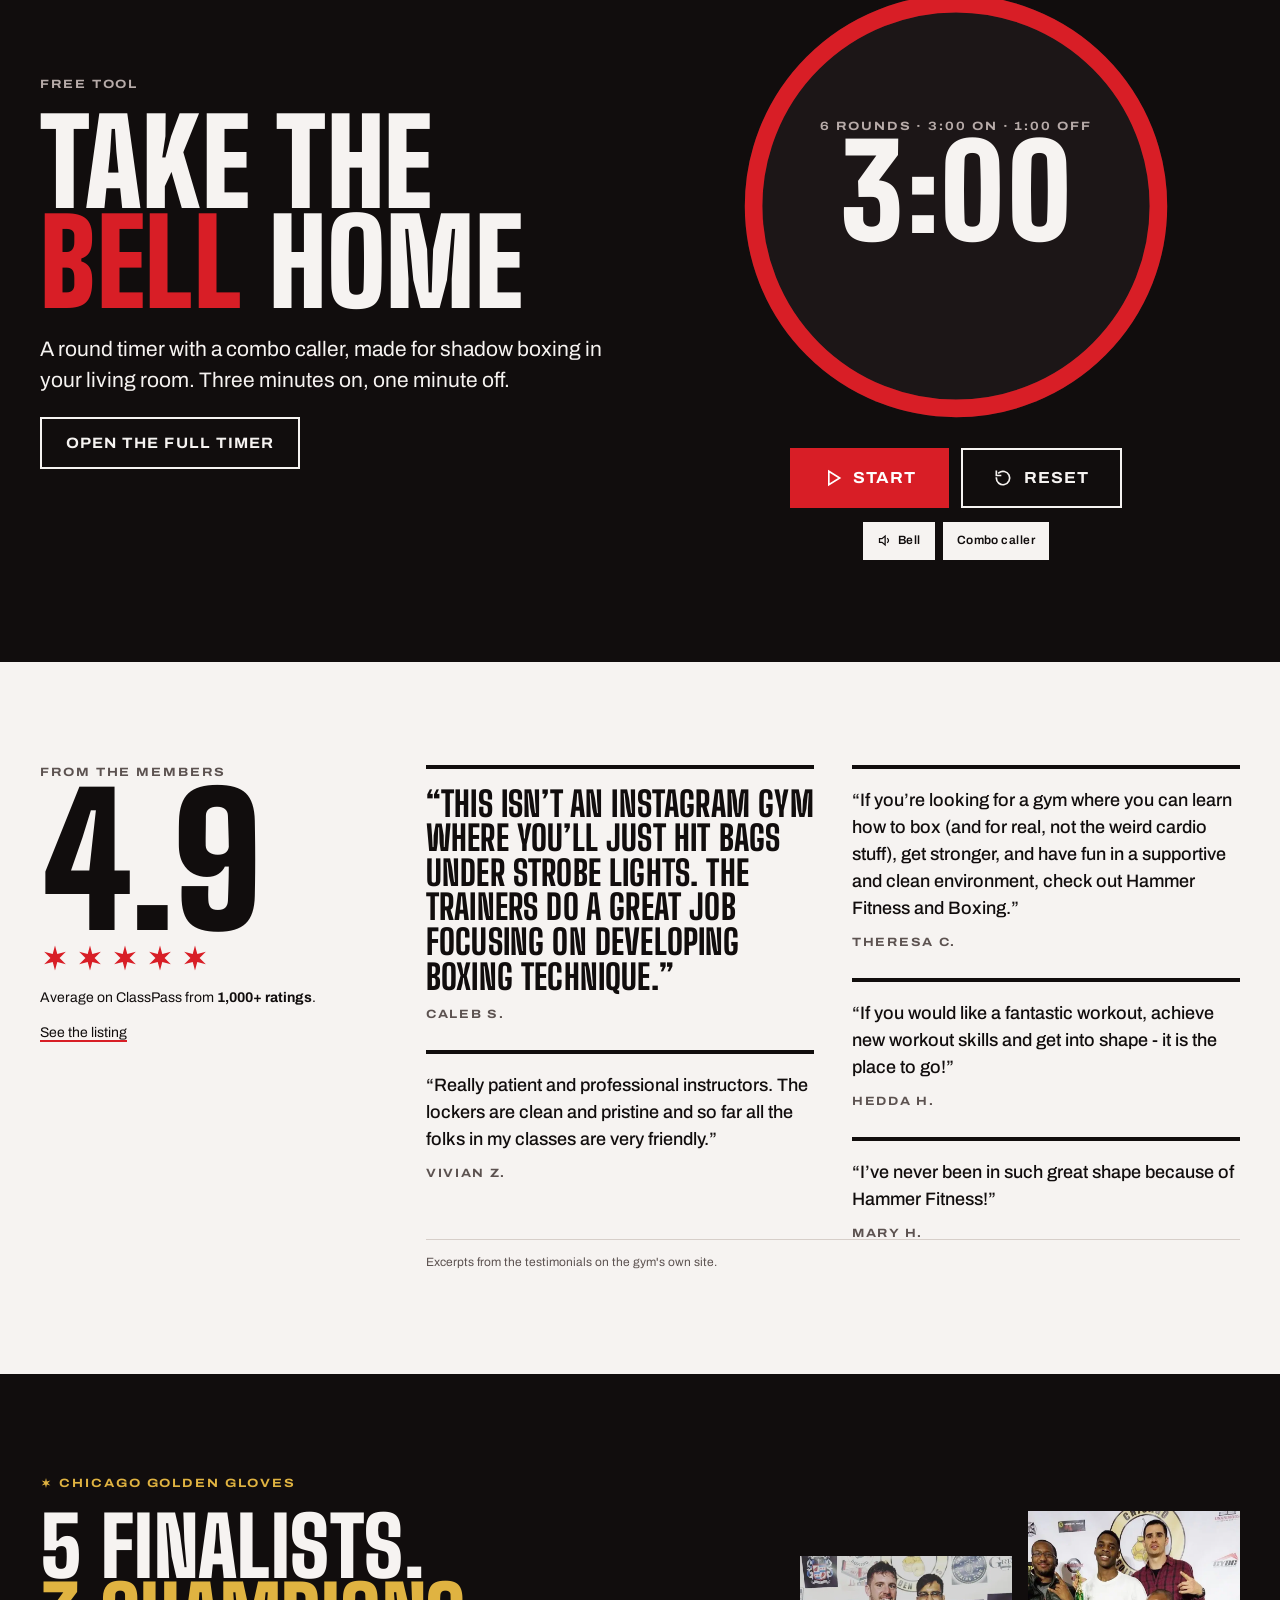
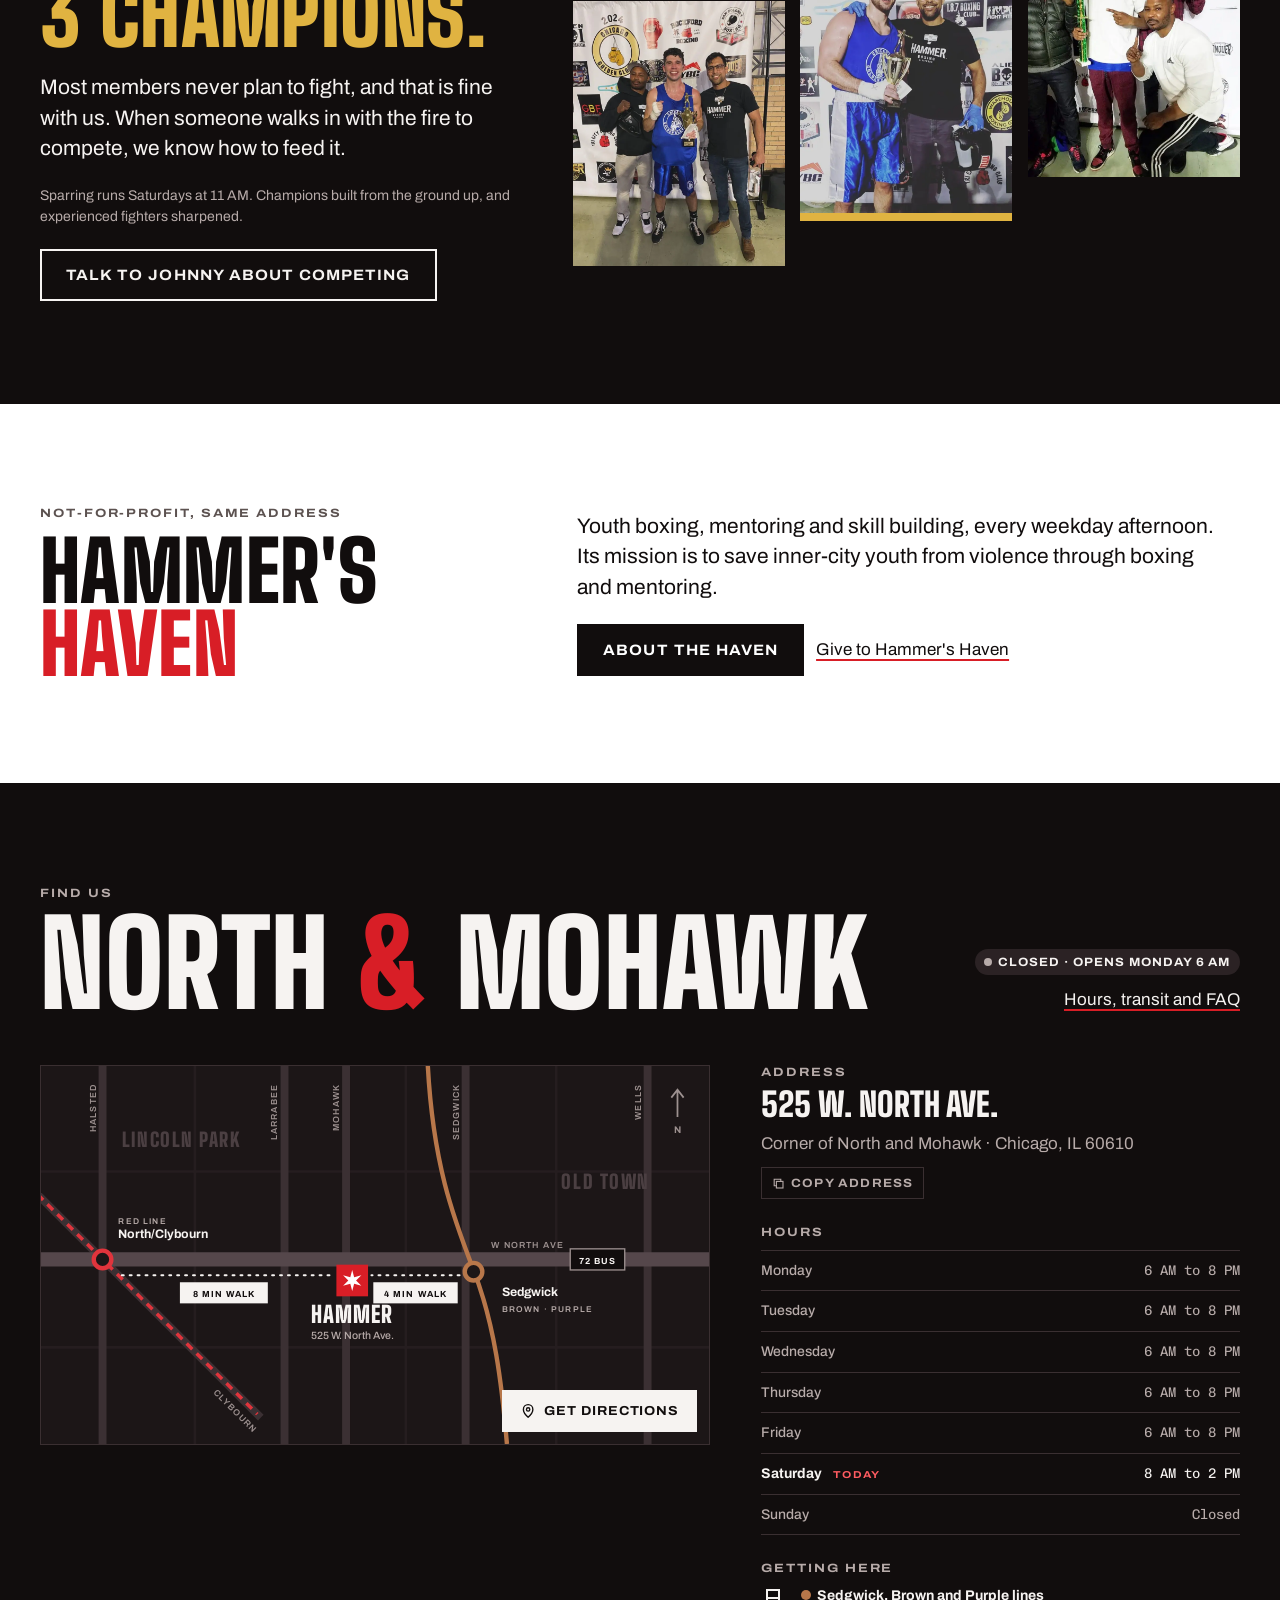
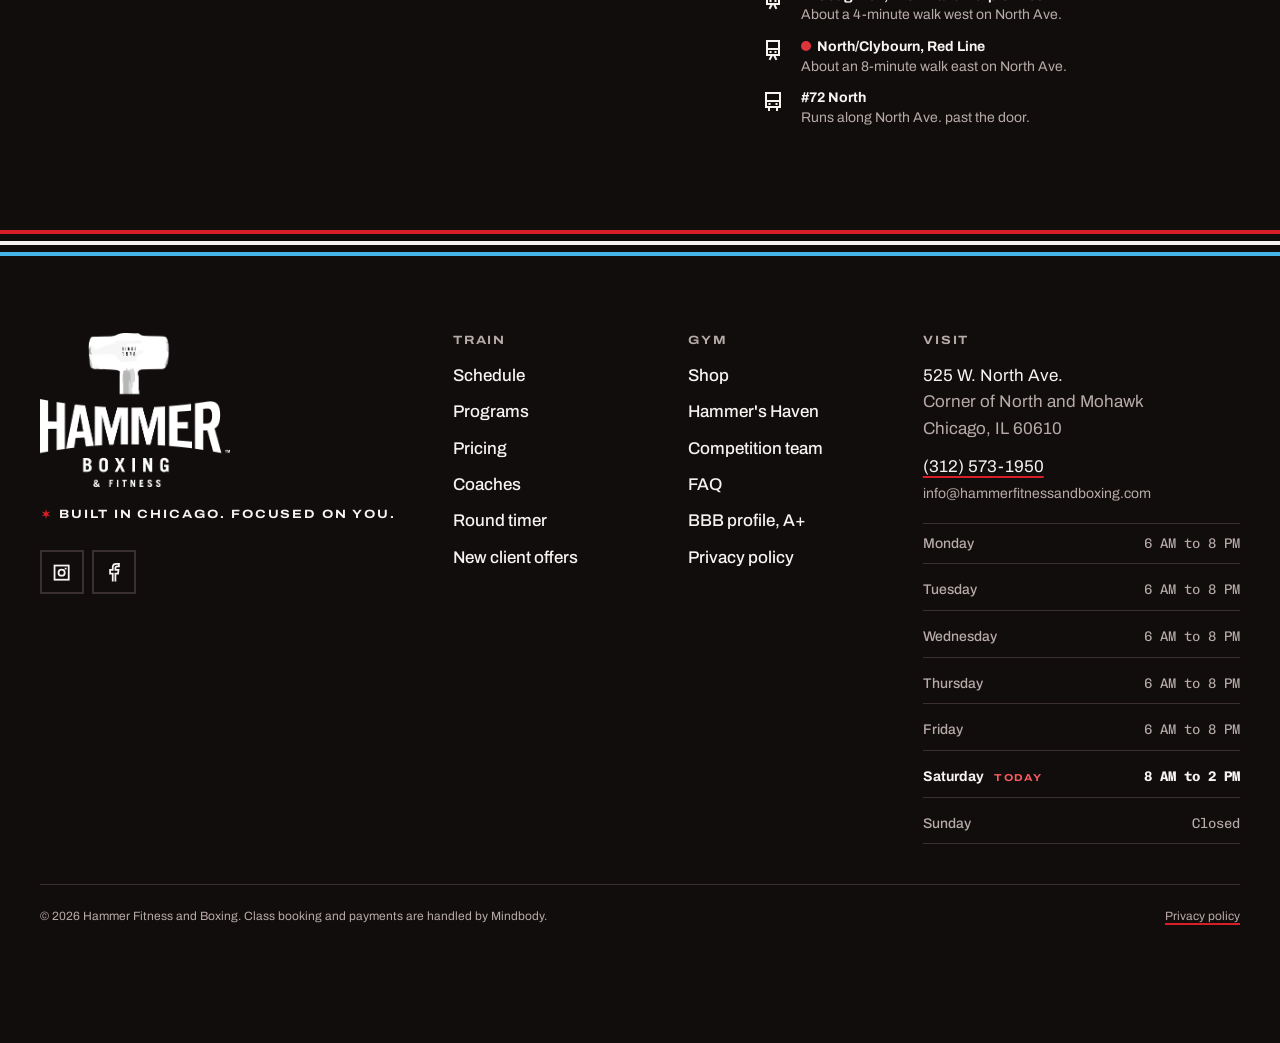
==== commit 11670def: "Add new-client offers popup (3 classes for $30, 2 private sessions for the price of 1) Shows once pe" ====
--- a/docs/index.html
+++ b/docs/index.html
@@ -977,6 +977,24 @@
 .way small { display: inline-flex; align-items: center; gap: .5em; font: 600 var(--t-micro)/1.2 var(--body); letter-spacing: .08em; text-transform: uppercase; color: var(--mute); margin-top: 4px; }
 .way small .i { width: 1.1em; height: 1.1em; }
 .recap .link { margin-left: auto; }
+
+/* ---- new-client offers popup ---- */
+.sheet--promo { width: min(820px, calc(100vw - 24px)); }
+.promo { display: grid; grid-template-columns: repeat(2, minmax(0, 1fr)); gap: 16px; }
+.promo__card { display: grid; gap: 10px; align-content: start; padding: 20px 20px 22px; background: var(--surface); border: 1px solid var(--line); border-top: 6px solid var(--red); }
+.promo__big { display: flex; align-items: baseline; gap: 10px; font-family: var(--display); font-weight: 900; text-transform: uppercase; line-height: .8; margin-top: 4px; }
+.promo__big b { font-size: clamp(4.5rem, 11vw, 6.5rem); color: var(--ink); }
+.promo__big span { font-size: clamp(1.5rem, 3.4vw, 2.125rem); letter-spacing: .01em; }
+.promo__price { font: 900 clamp(1.75rem, 3.6vw, 2.375rem)/.95 var(--display); text-transform: uppercase; color: var(--red); }
+.promo__text { color: var(--mute); font-size: var(--t-small); line-height: 1.5; text-wrap: pretty; margin-bottom: 6px; }
+.promo__note { padding: 14px 16px; background: var(--surface); border-left: 5px solid var(--red); font-weight: 600; }
+@media (max-width: 640px) {
+  .sheet--promo { width: 100%; }
+  .promo { grid-template-columns: minmax(0, 1fr); gap: 12px; }
+  .promo__card { padding: 16px 16px 18px; gap: 8px; }
+  .promo__big b { font-size: 4.25rem; }
+  .promo__text { display: none; }
+}
 
 /* ================= ROUND TIMER ================= */
 .timer { --ring: var(--red); }
@@ -1657,7 +1675,7 @@
       <h2 class="h-s">Booking and payments</h2>
       <p>Class booking, accounts and payments are handled by Mindbody, Inc. on its own pages, under <a class="link" href="https://www.mindbodyonline.com/company/legal/privacy-policy" target="_blank" rel="noopener">Mindbody's privacy policy</a>. This site never asks for or stores card details.</p>
       <h2 class="h-s">Cookies and storage</h2>
-      <p>This site does not use advertising or tracking cookies. The round timer remembers your settings in your own browser, and nothing about that leaves your device. Fonts are loaded from Google Fonts, which means Google receives your browser's standard request for them.</p>
+      <p>This site does not use advertising or tracking cookies. The round timer remembers your settings in your own browser, and nothing about that leaves your device. The new-client offers window remembers in your browser that you have seen it, so it stays away for a week. Fonts are loaded from Google Fonts, which means Google receives your browser's standard request for them.</p>
       <h2 class="h-s">Visitor statistics</h2>
       <p>We use Cloudflare Web Analytics to count visits and see which pages are viewed. It records the page, the site that sent you, and general details such as your country, browser and device type. It does not use cookies, does not store anything on your device and does not follow you across other websites. We use these numbers only to understand how the site is used.</p>
       <h2 class="h-s">Your choices</h2>
@@ -1688,6 +1706,7 @@
         <a href="#pricing" data-route="pricing">Pricing</a>
         <a href="#coaches" data-route="coaches">Coaches</a>
         <a href="#train" data-route="train">Round timer</a>
+        <button class="foot__link" type="button" data-action="offers-open">New client offers</button>
       </div>
     </div>
     <div>
@@ -1727,6 +1746,7 @@
 <!-- centered sheets -->
 <div class="sheet on-paper" data-ov="book" role="dialog" aria-modal="true" aria-labelledby="book-title" hidden><div class="sheet__in" data-reserve></div></div>
 <div class="sheet on-paper" data-ov="quiz" role="dialog" aria-modal="true" aria-labelledby="quiz-title" hidden><div class="sheet__in" data-quiz></div></div>
+<div class="sheet sheet--promo on-paper" data-ov="offers" role="dialog" aria-modal="true" aria-labelledby="offers-title" hidden><div class="sheet__in" data-offers></div></div>
 <div class="sheet on-paper" data-ov="inquire" role="dialog" aria-modal="true" aria-labelledby="inq-title" hidden><div class="sheet__in" data-inquire></div></div>
 <div class="sheet sheet--wide on-paper" data-ov="coach" role="dialog" aria-modal="true" aria-labelledby="coach-title" hidden><div class="sheet__in" data-coachcard></div></div>
 
@@ -2509,7 +2529,7 @@
 
 /* ---------- request a private session, personal training, Kids Boxing, or a talk about competing ---------- */
 const INQ_KINDS = { boxing: 'Private boxing', muaythai: 'Private Muay Thai', pt: 'Personal training', compete: 'Sparring and competing', kids: 'Kids boxing' };
-const Inquiry = { kind: 'boxing', coach: 'any', pack: 5, times: [], form: { first: '', last: '', email: '', phone: '', note: '' }, errors: {}, done: false, sending: false, failed: false };
+const Inquiry = { kind: 'boxing', offer: false, coach: 'any', pack: 5, times: [], form: { first: '', last: '', email: '', phone: '', note: '' }, errors: {}, done: false, sending: false, failed: false };
 
 function renderInquiry() {
   const host = $('[data-inquire]'); if (!host) return; const q = Inquiry;
@@ -2527,13 +2547,13 @@
   const coachOpts = `<option value="any" ${q.coach === 'any' ? 'selected' : ''}>No preference</option>` + who.map((id) => `<option value="${id}" ${q.coach === id ? 'selected' : ''}>${esc(COACHES[id].name)}</option>`).join('');
   const table = q.kind === 'pt' ? ONE_ON_ONE.pt : ONE_ON_ONE.boxing;
   const groupAsk = q.kind === 'compete' || q.kind === 'kids';
-  const packs = groupAsk ? '' : `<div class="field field--full"><span class="field__label">Sessions you are thinking about</span><div class="chips">${table.tiers.map(([n, total]) =>
+  const packs = (groupAsk || q.offer) ? '' : `<div class="field field--full"><span class="field__label">Sessions you are thinking about</span><div class="chips">${table.tiers.map(([n, total]) =>
     `<button class="chip" type="button" aria-pressed="${q.pack === n}" data-action="inq-pack" data-n="${n}">${n === 1 ? 'Single' : n + ' pack'} · ${money(total)}</button>`).join('')}</div>
     ${q.kind === 'muaythai' ? '<span class="small muted">Private boxing rates shown. Ask the desk for Muay Thai rates.</span>' : ''}</div>`;
   const times = ['Mornings', 'Midday', 'Evenings', 'Saturday'].map((t) => `<button class="chip" type="button" aria-pressed="${q.times.includes(t)}" data-action="inq-time" data-id="${t}">${t}</button>`).join('');
   const e = q.errors;
-  host.innerHTML = sheetHead(q.kind === 'kids' ? 'Kids Boxing' : 'One-on-one', q.kind === 'compete' ? 'Talk to Johnny' : q.kind === 'kids' ? 'Ask about Kids Boxing' : 'Request a session', 'inq-title') + `<form class="sheet__body" data-form="inquiry" novalidate>
-      <div class="field"><span class="field__label">What are you after?</span><div class="chips">${kinds}</div></div>
+  host.innerHTML = sheetHead(q.offer ? 'New client offer' : q.kind === 'kids' ? 'Kids Boxing' : 'One-on-one', q.offer ? '2 sessions for the price of 1' : q.kind === 'compete' ? 'Talk to Johnny' : q.kind === 'kids' ? 'Ask about Kids Boxing' : 'Request a session', 'inq-title') + `<form class="sheet__body" data-form="inquiry" novalidate>
+      ${q.offer ? '<p class="promo__note">Two private boxing sessions for the price of one. Tell us when you can train and a coach will reach out.</p>' : `<div class="field"><span class="field__label">What are you after?</span><div class="chips">${kinds}</div></div>`}
       <div class="form-grid">
         ${q.kind === 'kids' ? '' : `<div class="field"><label for="inq-coach">Coach</label><select class="select" id="inq-coach">${coachOpts}</select></div>
         <div class="field"><span class="field__label">Best times</span><div class="chips">${times}</div></div>`}
@@ -2545,7 +2565,7 @@
         <div class="field field--full"><label for="inq-note">Anything we should know? <span class="muted">(optional)</span></label><textarea class="textarea" id="inq-note" maxlength="4000" placeholder="${q.kind === 'kids' ? 'Your child’s age and any boxing experience' : 'Goals, experience, schedule'}">${esc(q.form.note)}</textarea></div>
       </div>
       ${honeypot()}
-      ${q.kind === 'kids' ? '<p class="small muted">Kids Boxing runs Monday, Wednesday and Friday at 5 PM.</p>' : '<p class="small muted">24-hour notice to cancel or move a session. Packages expire after 90 days. First-time clients get 25% off packages.</p>'}
+      ${q.offer ? '<p class="small muted">For new clients. 24-hour notice to cancel or move a session.</p>' : q.kind === 'kids' ? '<p class="small muted">Kids Boxing runs Monday, Wednesday and Friday at 5 PM.</p>' : '<p class="small muted">24-hour notice to cancel or move a session. Packages expire after 90 days. First-time clients get 25% off packages.</p>'}
       ${q.failed ? sendFailed() : ''}
     </form>
     <footer class="sheet__foot"><span class="small muted">Prefer to talk? ${GYM.phone}</span><button class="btn btn--primary" type="button" data-action="inq-send" ${q.sending ? 'disabled' : ''}>${q.sending ? 'Sending…' : 'Send request'}</button></footer>`;
@@ -2558,6 +2578,7 @@
 Object.assign(actions, {
   'inquire': (el) => {
     const q = Inquiry; q.done = false; q.failed = false; q.sending = false; q.errors = {};
+    q.offer = !!(el && el.dataset.offer);
     if (el && el.dataset.kind) q.kind = el.dataset.kind;
     q.coach = (el && el.dataset.coach) || 'any';
     if ($('#menu') && !$('#menu').hidden) actions['menu-close']();
@@ -2573,7 +2594,8 @@
     const f = q.form; const group = q.kind === 'compete' || q.kind === 'kids';
     const details = { request: INQ_KINDS[q.kind] };
     if (q.kind !== 'kids') { details.coach = q.coach === 'any' ? 'No preference' : COACHES[q.coach].name; details.best_times = q.times.length ? q.times.join(', ') : 'Not given'; }
-    if (!group) details.sessions = q.pack === 1 ? 'Single session' : q.pack + ' sessions';
+    if (q.offer) { details.offer = '2 private sessions for the price of 1'; details.sessions = '2 sessions for the price of 1'; }
+    else if (!group) details.sessions = q.pack === 1 ? 'Single session' : q.pack + ' sessions';
     const trap = trapValue('[data-ov="inquire"]');
     q.sending = true; q.failed = false; renderInquiry();
     const ok = await sendRequest(q.kind, { name: `${f.first.trim()} ${f.last.trim()}`, email: f.email, phone: f.phone, message: f.note }, details, trap);
@@ -2776,6 +2798,63 @@
 document.addEventListener('change', (e) => {
   const t = e.target;
   if (t.name === 'rv-class') { Reserve.key = t.value; renderReserve(); const again = $(`input[name="rv-class"][value="${t.value}"]`); if (again) again.focus(); }
+});
+
+// ---- 38-offers.js ----
+/* ---------- new-client offers popup: 3 classes for $30 and 2 private sessions for the price of 1 ---------- */
+const OFFERS_KEY = 'hammer-offers-seen';
+const OFFERS_QUIET_DAYS = 7;
+let offersShownThisVisit = false;
+function offersRecentlySeen() {
+  if (offersShownThisVisit) return true;
+  try { const t = +localStorage.getItem(OFFERS_KEY); return !!t && Date.now() - t < OFFERS_QUIET_DAYS * 864e5; } catch (e) { return false; }
+}
+function markOffersSeen() {
+  offersShownThisVisit = true;
+  try { localStorage.setItem(OFFERS_KEY, String(Date.now())); } catch (e) { /* storage blocked: the popup then shows once per page load */ }
+}
+function renderOffers() {
+  const host = $('[data-offers]'); if (!host) return;
+  const intro = PASSES.intro;
+  host.innerHTML = `<header class="sheet__head sheet__head--done on-red"><div><p class="label">New to Hammer?</p><h2 class="h-m" id="offers-title">Start for less</h2></div>
+      <button class="iconbtn" type="button" data-action="overlay-close" aria-label="Close">${icon('x')}</button></header>
+    <div class="sheet__body">
+      <div class="promo">
+        <article class="promo__card">
+          <p class="label">Group boxing</p>
+          <p class="promo__big"><b>${intro.classes}</b><span>classes</span></p>
+          <p class="promo__price">for ${money(intro.price)}</p>
+          <p class="promo__text">Try the real thing. Take any three group classes on the schedule and see what the Hammer way feels like.</p>
+          <button class="btn btn--primary btn--block" type="button" data-action="offer-intro" data-autofocus>Claim 3 for ${money(intro.price)} ${icon('go', 'i--go')}</button>
+        </article>
+        <article class="promo__card">
+          <p class="label">Private boxing</p>
+          <p class="promo__big"><b>2</b><span>sessions</span></p>
+          <p class="promo__price">for the price of 1</p>
+          <p class="promo__text">One-on-one with a Hammer coach, built around you. Send a request and we will reach out to set your first session.</p>
+          <button class="btn btn--primary btn--block" type="button" data-action="offer-private">Request 2 for 1 ${icon('go', 'i--go')}</button>
+        </article>
+      </div>
+      <p class="small muted">Both offers are for new clients.</p>
+    </div>
+    <footer class="sheet__foot"><span class="small muted">Questions? Call <a class="link" href="${GYM.tel}">${GYM.phone}</a></span><button class="btn btn--ghost" type="button" data-action="overlay-close">Maybe later</button></footer>`;
+}
+function openOffers() {
+  if ($('#menu') && !$('#menu').hidden) actions['menu-close'](true);
+  renderOffers(); markOffersSeen(); Overlay.open('offers');
+}
+/* shows once, a few seconds after arrival, and not again for a week; never on top of something the visitor already opened */
+function scheduleOffers() {
+  if (offersRecentlySeen()) return;
+  setTimeout(() => {
+    if (offersRecentlySeen() || document.hidden || Overlay.current || ($('#menu') && !$('#menu').hidden)) return;
+    openOffers();
+  }, 3000);
+}
+Object.assign(actions, {
+  'offers-open': () => openOffers(),
+  'offer-intro': () => openReserve('item', { item: 'intro' }),
+  'offer-private': () => actions['inquire']({ dataset: { kind: 'boxing', offer: 'twofer' } }),
 });
 
 // ---- 40-pricing.js ----
@@ -3641,6 +3720,7 @@
   go(saved.route || routeFromHash(), null, true);
   setInterval(tick, 1000);
   loadLiveSchedule();
+  scheduleOffers();
 }
 /* docs/schedule.json is rewritten every morning by the GitHub job; one request a day per visitor is cached by the browser */
 function loadLiveSchedule() {
